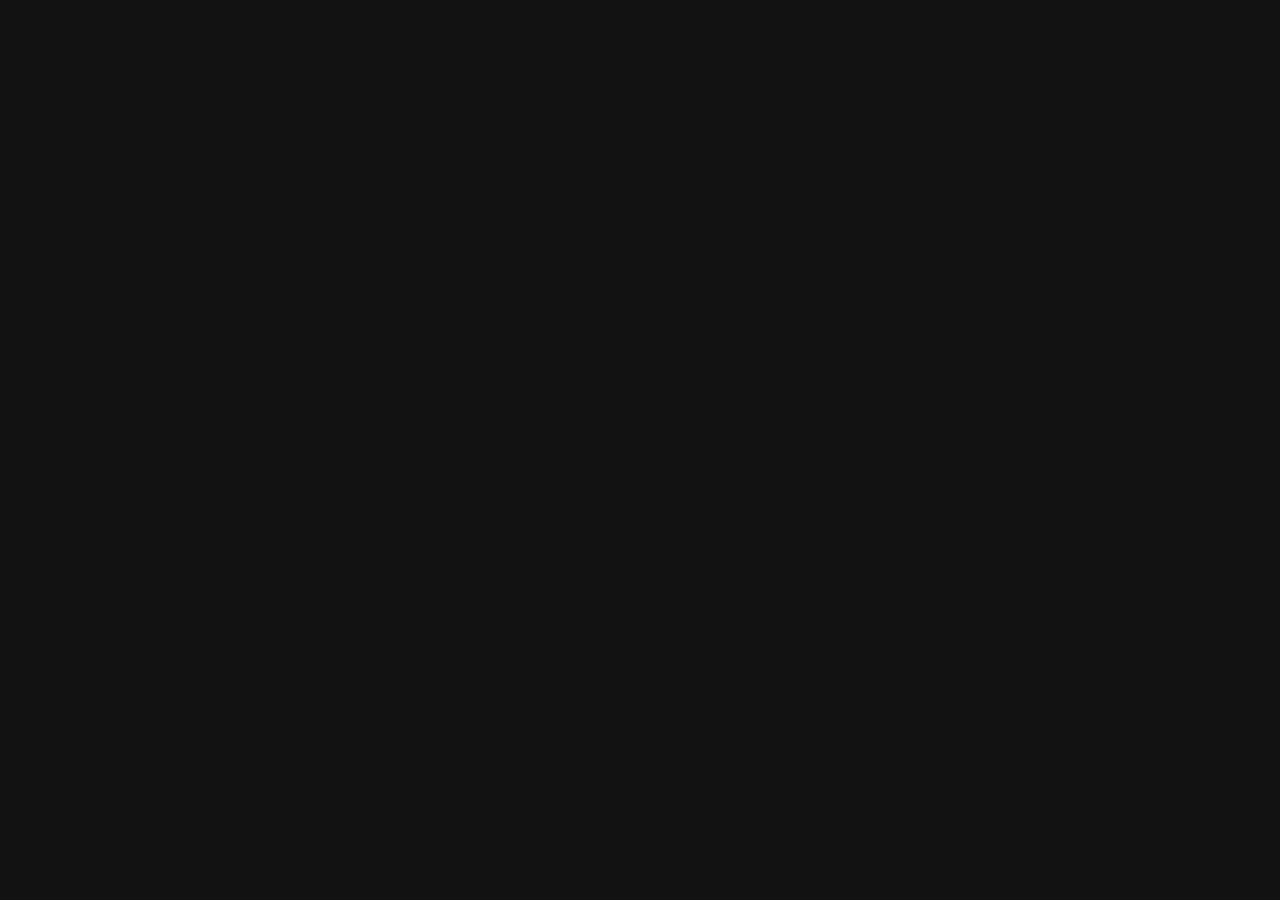
==== index.html @ 586e5a48 "Add files via upload" ====
<!doctype html>
<html lang="en">
<head>
<meta charset="utf-8">
<meta http-equiv="Content-Security-Policy" content="default-src 'self'; script-src 'self'; style-src 'self' 'unsafe-inline'; img-src 'self' data: blob: https:; font-src 'self'; connect-src 'self' https://generativelanguage.googleapis.com; manifest-src 'self'; worker-src 'self'; object-src 'none'; base-uri 'none'; form-action 'none'">
<meta name="viewport" content="width=device-width, initial-scale=1, viewport-fit=cover">
<title>Hybrid Athlete</title>
<meta name="description" content="16-week hybrid athlete training log with a rest timer, auto-progressing weights, calendar export and Ducky, an on-demand AI coach.">
<meta name="theme-color" content="#0d0f12">
<meta name="color-scheme" content="dark">
<link rel="manifest" href="manifest.webmanifest">
<link rel="icon" type="image/png" href="icons/icon-192.png">
<link rel="apple-touch-icon" href="icons/apple-touch-icon.png">
<meta name="apple-mobile-web-app-capable" content="yes">
<meta name="mobile-web-app-capable" content="yes">
<meta name="apple-mobile-web-app-title" content="Hybrid Athlete">
<meta name="apple-mobile-web-app-status-bar-style" content="black-translucent">
<link rel="stylesheet" href="css/fonts.css">
<link rel="stylesheet" href="css/styles.css">
</head>
<body>
<div id="app"><main id="view" tabindex="-1"></main></div>
<div id="pill-root"></div>
<nav id="nav" aria-label="Main"></nav>
<div id="workout" class="overlay hidden" role="dialog" aria-modal="true" aria-label="Workout"></div>
<div id="sheet-root"></div>
<div id="toast" role="status" aria-live="polite"></div>
<noscript><p style="padding:24px;font-family:sans-serif;color:#ece7dc">Hybrid Athlete needs JavaScript to run.</p></noscript>

<script src="js/spec.js"></script>
<script src="js/engine.js"></script>
<script src="js/program.js"></script>
<script src="js/session.js"></script>
<script src="js/store.js"></script>
<script src="js/actions.js"></script>
<script src="js/timer.js"></script>
<script src="js/ai.js"></script>
<script src="js/thumbs.js"></script>
<script src="js/views.js"></script>
<script src="js/app.js"></script>
</body>
</html>
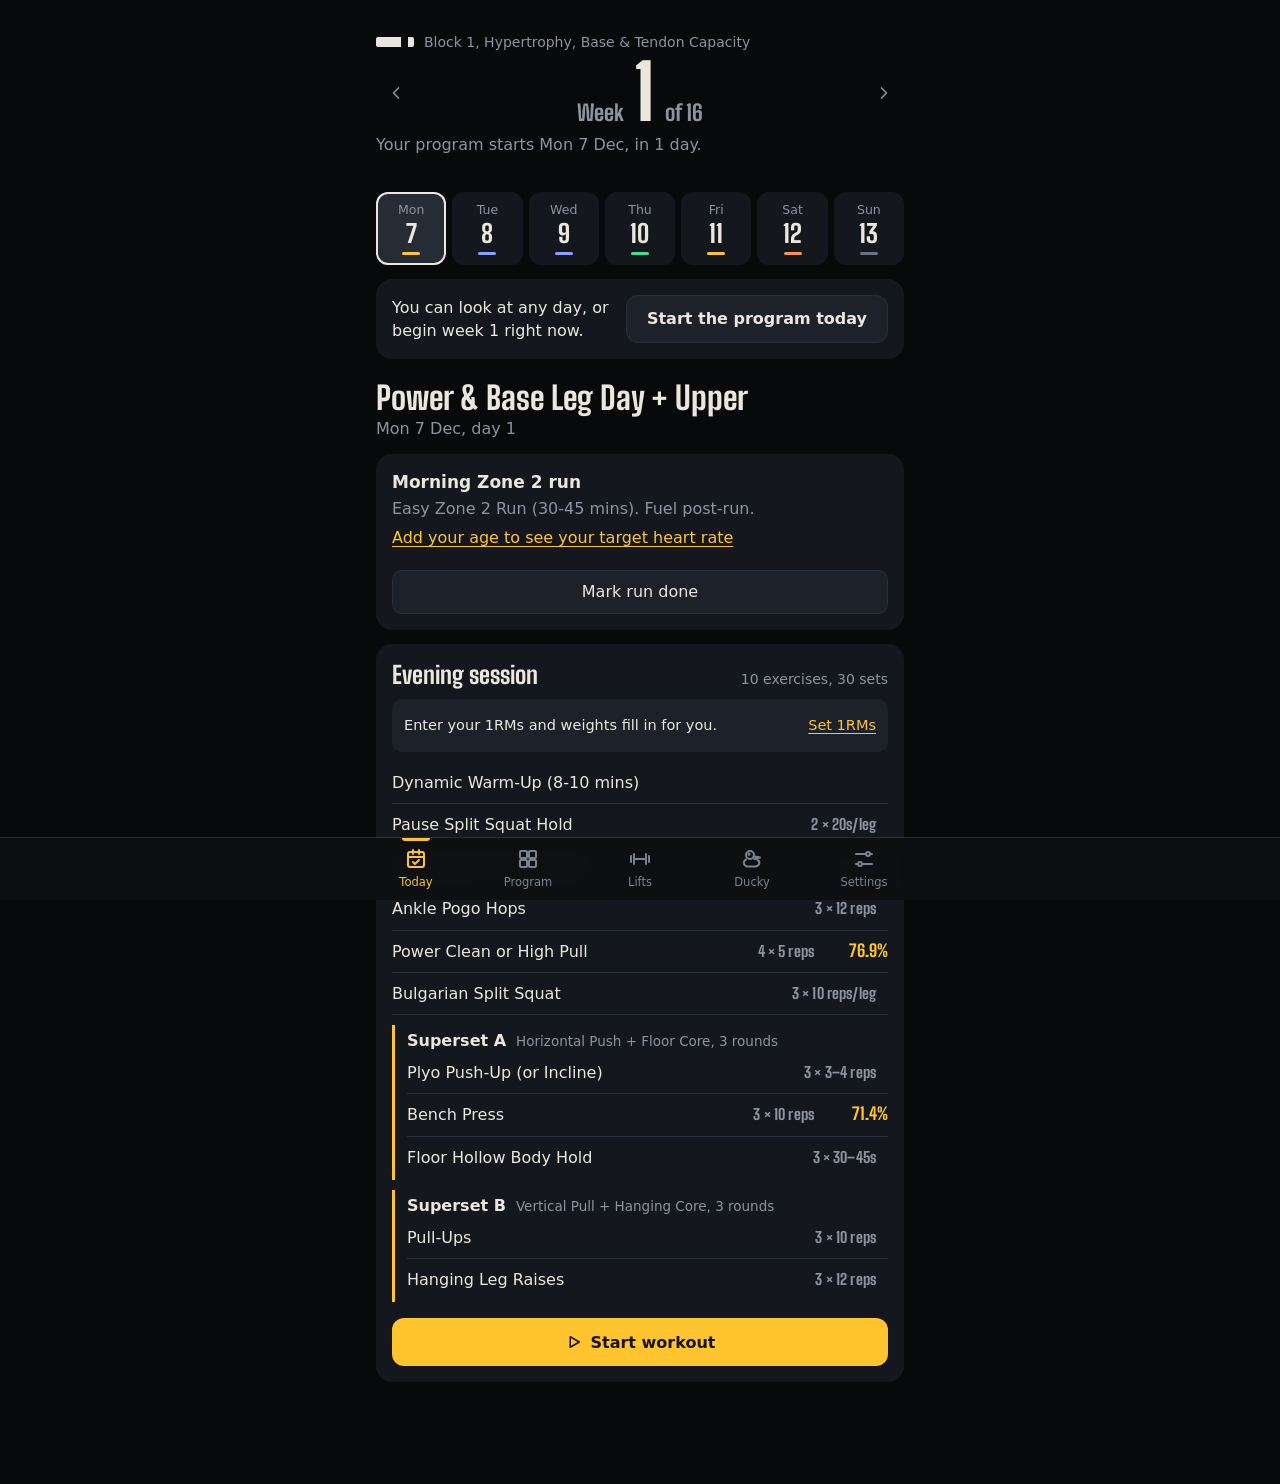
==== commit 14265888: "Add files via upload" ====
--- a/index.html
+++ b/index.html
@@ -1,22 +1,556 @@
 <!doctype html>
+<!-- Hybrid Athlete Tracker & Ducky Coach: single-file build.
+     Generated by tools/build-single.js from the multi-file source. Edit the source files and rebuild;
+     changes made here are lost on the next build. Inside: two style blocks (fonts, then styles), then one
+     script block per module in load order: spec (the 16-week program data), engine, program, session,
+     store, actions, timer, ai, thumbs, views, app. Search for "---- js/" to jump between modules. -->
 <html lang="en">
 <head>
 <meta charset="utf-8">
-<meta http-equiv="Content-Security-Policy" content="default-src 'self'; script-src 'self'; style-src 'self' 'unsafe-inline'; img-src 'self' data: blob: https:; font-src 'self'; connect-src 'self' https://generativelanguage.googleapis.com; manifest-src 'self'; worker-src 'self'; object-src 'none'; base-uri 'none'; form-action 'none'">
+<meta http-equiv="Content-Security-Policy" content="default-src 'self'; script-src 'sha256-2NkiXN6Bt2tAGpxDJyCtz/4EBYfw19xr6vWsh1vgJEE=' 'sha256-bQQTM4CNe6W4IeDkHEU8OTqqzdoTY0uXRBZyY81TZJU=' 'sha256-MEUfabOKpg7rD7dNICQP67DruXj08780Krq7gV0xkDY=' 'sha256-95FGGZShnd2qSCv3qTxNf1VT5RqwrxVlsn/qPoyMOso=' 'sha256-e0XssxvQTJgw3GiXntEUbHUOdsgbC//JTBmfJ/h7k5k=' 'sha256-MWWu8rrHEph505GPgfDyssKWGNOYL8v6HKj/X8ATzbQ=' 'sha256-XbnAWNdyNIQ6XZAKpi9IkA6UkWUXRJhy1cCSfbOgLEE=' 'sha256-I6fsbGjRzJyVFZXNXcS9r317vhWyozRzb4nCezs7gZA=' 'sha256-TcFsURq7hMfGNWPDSMP23vG2d6z4J7BDb1VLTZ8aAjo=' 'sha256-C/Oyew4iMMCbkqDkv821OK27JuFlLYqG9mThQEe39lE=' 'sha256-u8SMs10t9ahO9aSCnjFXp8z5OqqkTRwvq/8Y5AHhrxE='; style-src 'self' 'unsafe-inline'; img-src 'self' data: blob: https:; font-src data:; connect-src 'self' https://generativelanguage.googleapis.com; object-src 'none'; base-uri 'none'; form-action 'none'">
 <meta name="viewport" content="width=device-width, initial-scale=1, viewport-fit=cover">
 <title>Hybrid Athlete</title>
 <meta name="description" content="16-week hybrid athlete training log with a rest timer, auto-progressing weights, calendar export and Ducky, an on-demand AI coach.">
 <meta name="theme-color" content="#0d0f12">
 <meta name="color-scheme" content="dark">
-<link rel="manifest" href="manifest.webmanifest">
-<link rel="icon" type="image/png" href="icons/icon-192.png">
-<link rel="apple-touch-icon" href="icons/apple-touch-icon.png">
+<meta name="ha-build" content="single">
+<link rel="icon" type="image/png" href="[data-uri]">
+<link rel="apple-touch-icon" href="[data-uri]">
 <meta name="apple-mobile-web-app-capable" content="yes">
 <meta name="mobile-web-app-capable" content="yes">
 <meta name="apple-mobile-web-app-title" content="Hybrid Athlete">
 <meta name="apple-mobile-web-app-status-bar-style" content="black-translucent">
-<link rel="stylesheet" href="css/fonts.css">
-<link rel="stylesheet" href="css/styles.css">
+<style>
+/* Big Shoulders font, embedded below. Licence:
+
+Copyright 2019 The Big Shoulders Project Authors (https://github.com/xotypeco/big_shoulders)
+
+This Font Software is licensed under the SIL Open Font License, Version 1.1.
+This license is copied below, and is also available with a FAQ at:
+https://openfontlicense.org
+
+
+-----------------------------------------------------------
+SIL OPEN FONT LICENSE Version 1.1 - 26 February 2007
+-----------------------------------------------------------
+
+PREAMBLE
+The goals of the Open Font License (OFL) are to stimulate worldwide
+development of collaborative font projects, to support the font creation
+efforts of academic and linguistic communities, and to provide a free and
+open framework in which fonts may be shared and improved in partnership
+with others.
+
+The OFL allows the licensed fonts to be used, studied, modified and
+redistributed freely as long as they are not sold by themselves. The
+fonts, including any derivative works, can be bundled, embedded, 
+redistributed and/or sold with any software provided that any reserved
+names are not used by derivative works. The fonts and derivatives,
+however, cannot be released under any other type of license. The
+requirement for fonts to remain under this license does not apply
+to any document created using the fonts or their derivatives.
+
+DEFINITIONS
+"Font Software" refers to the set of files released by the Copyright
+Holder(s) under this license and clearly marked as such. This may
+include source files, build scripts and documentation.
+
+"Reserved Font Name" refers to any names specified as such after the
+copyright statement(s).
+
+"Original Version" refers to the collection of Font Software components as
+distributed by the Copyright Holder(s).
+
+"Modified Version" refers to any derivative made by adding to, deleting,
+or substituting -- in part or in whole -- any of the components of the
+Original Version, by changing formats or by porting the Font Software to a
+new environment.
+
+"Author" refers to any designer, engineer, programmer, technical
+writer or other person who contributed to the Font Software.
+
+PERMISSION & CONDITIONS
+Permission is hereby granted, free of charge, to any person obtaining
+a copy of the Font Software, to use, study, copy, merge, embed, modify,
+redistribute, and sell modified and unmodified copies of the Font
+Software, subject to the following conditions:
+
+1) Neither the Font Software nor any of its individual components,
+in Original or Modified Versions, may be sold by itself.
+
+2) Original or Modified Versions of the Font Software may be bundled,
+redistributed and/or sold with any software, provided that each copy
+contains the above copyright notice and this license. These can be
+included either as stand-alone text files, human-readable headers or
+in the appropriate machine-readable metadata fields within text or
+binary files as long as those fields can be easily viewed by the user.
+
+3) No Modified Version of the Font Software may use the Reserved Font
+Name(s) unless explicit written permission is granted by the corresponding
+Copyright Holder. This restriction only applies to the primary font name as
+presented to the users.
+
+4) The name(s) of the Copyright Holder(s) or the Author(s) of the Font
+Software shall not be used to promote, endorse or advertise any
+Modified Version, except to acknowledge the contribution(s) of the
+Copyright Holder(s) and the Author(s) or with their explicit written
+permission.
+
+5) The Font Software, modified or unmodified, in part or in whole,
+must be distributed entirely under this license, and must not be
+distributed under any other license. The requirement for fonts to
+remain under this license does not apply to any document created
+using the Font Software.
+
+TERMINATION
+This license becomes null and void if any of the above conditions are
+not met.
+
+DISCLAIMER
+THE FONT SOFTWARE IS PROVIDED "AS IS", WITHOUT WARRANTY OF ANY KIND,
+EXPRESS OR IMPLIED, INCLUDING BUT NOT LIMITED TO ANY WARRANTIES OF
+MERCHANTABILITY, FITNESS FOR A PARTICULAR PURPOSE AND NONINFRINGEMENT
+OF COPYRIGHT, PATENT, TRADEMARK, OR OTHER RIGHT. IN NO EVENT SHALL THE
+COPYRIGHT HOLDER BE LIABLE FOR ANY CLAIM, DAMAGES OR OTHER LIABILITY,
+INCLUDING ANY GENERAL, SPECIAL, INDIRECT, INCIDENTAL, OR CONSEQUENTIAL
+DAMAGES, WHETHER IN AN ACTION OF CONTRACT, TORT OR OTHERWISE, ARISING
+FROM, OUT OF THE USE OR INABILITY TO USE THE FONT SOFTWARE OR FROM
+OTHER DEALINGS IN THE FONT SOFTWARE.
+*/
+/* Big Shoulders (Bold), SIL Open Font Licence 1.1, see fonts/OFL-BigShoulders.txt.
+   Used for the numerals and headings. Body text uses the device's own UI font. */
+@font-face {
+  font-family: "Big Shoulders"; font-weight: 600 800; font-style: normal; font-display: swap;
+  src: url("[data-uri]") format("woff");
+}
+</style>
+<style>
+/* Hybrid Athlete Tracker & Ducky Coach
+   Visual idea: a training-room scoreboard. Dark mat, chalk text, duck-yellow for the thing you act on.
+   The four blocks wear BJJ belt colours; day types have their own colour; the rest timer is the loud element. */
+
+:root {
+  --mat: #0d0f12;
+  --canvas: #14181e;
+  --tape: #1d222a;
+  --raise: #262c36;
+  --line: #2a303b;
+  --chalk: #ece7dc;
+  --dust: #8d93a0;
+  --dim: #7a8291;
+  --duck: #ffc42e;
+  --duck-ink: #1a1300;
+  --done: #3ddc97;
+  --done-rgb: 61, 220, 151;
+  --warn: #ff9a4d;
+  --bad: #ff6b6b;
+
+  --b-white: #e9e6df;
+  --b-blue: #3a79f0;
+  --b-purple: #9558e8;
+  --b-brown: #a2663a;
+
+  --f-num: "Big Shoulders", "Roboto Condensed", "sans-serif-condensed", "Arial Narrow", "Avenir Next Condensed", system-ui, sans-serif;
+  --f-ui: system-ui, -apple-system, "Segoe UI", Roboto, "Helvetica Neue", sans-serif;
+
+  --safe-b: env(safe-area-inset-bottom, 0px);
+  --nav-h: 62px;
+}
+
+*, *::before, *::after { box-sizing: border-box; }
+html { -webkit-text-size-adjust: 100%; color-scheme: dark; }
+body {
+  margin: 0; background: var(--mat); color: var(--chalk);
+  font: 400 16px/1.45 var(--f-ui); -webkit-font-smoothing: antialiased;
+  -webkit-tap-highlight-color: transparent; overscroll-behavior-y: none;
+}
+[hidden] { display: none !important; }
+h1, h2, h3, h4, p, ul, ol { margin: 0; padding: 0; }
+ul, ol { list-style: none; }
+button, input, select, textarea { font: inherit; color: inherit; }
+button { cursor: pointer; background: none; border: 0; padding: 0; }
+a { color: var(--duck); }
+b, strong { font-weight: 600; }
+small { font-size: 13px; }
+:focus-visible { outline: 2px solid var(--duck); outline-offset: 2px; border-radius: 6px; }
+.dg, .cl { display: inline-block; text-align: center; }
+.dg { width: .54em; }
+.cl { width: .26em; }
+.muted { color: var(--dust); }
+.dim { color: var(--dim); }
+.ico { width: 20px; height: 20px; flex: none; }
+
+/* ------------------------------------------------------------------ shell */
+#app { max-width: 560px; margin: 0 auto; padding: 0 16px; }
+#view { padding: 14px 0 calc(var(--nav-h) + var(--safe-b) + 40px); min-height: 100vh; }
+#nav {
+  position: fixed; left: 0; right: 0; bottom: 0; z-index: 20; display: flex; justify-content: center;
+  padding-bottom: var(--safe-b); background: rgba(13, 15, 18, .94); border-top: 1px solid var(--line);
+  -webkit-backdrop-filter: blur(14px); backdrop-filter: blur(14px);
+}
+#nav .navin { display: flex; width: 100%; max-width: 560px; }
+.nav-btn {
+  flex: 1; height: var(--nav-h); display: flex; flex-direction: column; align-items: center; justify-content: center; gap: 3px;
+  color: var(--dim); font-size: 11.5px; font-weight: 500; position: relative;
+}
+.nav-btn.on { color: var(--duck); }
+.nav-btn.on::before { content: ""; position: absolute; top: 0; width: 28px; height: 3px; border-radius: 0 0 3px 3px; background: var(--duck); }
+.nav-btn .ico { width: 24px; height: 24px; }
+.pill {
+  position: fixed; z-index: 19; left: 50%; transform: translateX(-50%); bottom: calc(var(--nav-h) + var(--safe-b) + 12px);
+  display: flex; align-items: center; gap: 10px; padding: 10px 16px 10px 12px; border-radius: 999px;
+  background: var(--duck); color: var(--duck-ink); font-weight: 600; box-shadow: 0 6px 24px rgba(0, 0, 0, .5);
+}
+.pill b { font: 700 18px var(--f-num); font-variant-numeric: tabular-nums; }
+#toast {
+  position: fixed; z-index: 80; left: 50%; bottom: calc(var(--nav-h) + var(--safe-b) + 20px); transform: translate(-50%, 20px);
+  background: var(--chalk); color: var(--mat); padding: 10px 16px; border-radius: 12px; font-weight: 500; opacity: 0;
+  pointer-events: none; transition: opacity .2s, transform .2s; max-width: calc(100% - 32px); text-align: center;
+}
+#toast.on { opacity: 1; transform: translate(-50%, 0); }
+.in-workout #toast { top: calc(env(safe-area-inset-top, 0px) + 70px); bottom: auto; transform: translate(-50%, -12px); }
+.in-workout #toast.on { transform: translate(-50%, 0); }
+
+/* ---------------------------------------------------------------- controls */
+.btn {
+  display: inline-flex; align-items: center; justify-content: center; gap: 8px; min-height: 48px; padding: 0 20px;
+  border-radius: 12px; font-weight: 600; font-size: 16px; text-decoration: none; transition: transform .08s, background .15s;
+}
+.btn:active { transform: scale(.98); }
+.btn-primary { background: var(--duck); color: var(--duck-ink); }
+.btn-ghost { background: var(--tape); color: var(--chalk); border: 1px solid var(--line); }
+.btn-quiet { color: var(--dust); }
+.btn-danger { background: var(--bad); color: #1d0505; }
+.btn-block { display: flex; width: 100%; }
+.btn-sm { min-height: 38px; padding: 0 14px; font-size: 14.5px; border-radius: 10px; }
+.btn .ico { width: 18px; height: 18px; }
+.btn-row { display: flex; gap: 10px; flex-wrap: wrap; margin-top: 12px; }
+.btn-row .btn { flex: 1 1 auto; }
+.file { position: relative; overflow: hidden; }
+.file input { position: absolute; inset: 0; opacity: 0; cursor: pointer; width: 100%; }
+.link { color: var(--duck); font-weight: 500; text-decoration: underline; text-underline-offset: 3px; padding: 6px 0; }
+.link.danger { color: var(--bad); display: block; margin-top: 14px; }
+.icon-btn { width: 40px; height: 40px; border-radius: 10px; display: inline-flex; align-items: center; justify-content: center; color: var(--dust); flex: none; }
+.icon-btn:active { background: var(--tape); }
+.in {
+  width: 100%; min-height: 46px; padding: 0 12px; border-radius: 10px; background: var(--tape); border: 1px solid var(--line);
+  color: var(--chalk); font-size: 16px; appearance: none; -webkit-appearance: none;
+}
+select.in { background-image: linear-gradient(45deg, transparent 50%, var(--dust) 50%), linear-gradient(135deg, var(--dust) 50%, transparent 50%); background-position: calc(100% - 18px) 20px, calc(100% - 13px) 20px; background-size: 5px 5px; background-repeat: no-repeat; padding-right: 32px; }
+textarea { resize: none; }
+.in-big { font: 700 34px var(--f-num); min-height: 60px; text-align: center; }
+.field { display: block; margin-top: 14px; }
+.field > span { display: block; font-size: 14px; color: var(--dust); margin-bottom: 6px; }
+.field > small { display: block; margin-top: 6px; color: var(--dim); }
+.two { display: grid; grid-template-columns: 1fr 1fr; gap: 12px; }
+.switch-row { display: flex; align-items: center; justify-content: space-between; gap: 16px; padding: 12px 0; border-bottom: 1px solid var(--line); }
+.switch-row b { display: block; font-weight: 500; }
+.switch-row small { display: block; color: var(--dim); margin-top: 2px; }
+.switch { position: relative; width: 50px; height: 30px; flex: none; }
+.switch input { position: absolute; inset: 0; opacity: 0; margin: 0; width: 100%; height: 100%; cursor: pointer; }
+.switch i { position: absolute; inset: 0; border-radius: 99px; background: var(--raise); transition: background .15s; pointer-events: none; }
+.switch i::after { content: ""; position: absolute; top: 3px; left: 3px; width: 24px; height: 24px; border-radius: 50%; background: var(--chalk); transition: transform .15s; }
+.switch input:checked + i { background: var(--duck); }
+.switch input:checked + i::after { transform: translateX(20px); background: var(--duck-ink); }
+.switch input:focus-visible + i { outline: 2px solid var(--duck); outline-offset: 2px; }
+.chips { display: flex; gap: 8px; flex-wrap: nowrap; overflow-x: auto; padding: 4px 0 10px; scrollbar-width: none; }
+.chips::-webkit-scrollbar { display: none; }
+.chips.wrap { flex-wrap: wrap; overflow: visible; }
+.chip { flex: none; min-height: 38px; padding: 0 14px; border-radius: 99px; background: var(--tape); border: 1px solid var(--line); font-size: 14.5px; white-space: nowrap; }
+.chip:active { background: var(--raise); }
+.chip-quiet { color: var(--dim); background: none; }
+.tag { display: inline-block; padding: 2px 9px; border-radius: 99px; background: var(--tape); color: var(--dust); font-size: 12.5px; font-weight: 500; }
+.tag-warn { background: rgba(255, 154, 77, .14); color: var(--warn); }
+.tag-deload { background: rgba(var(--done-rgb), .14); color: var(--done); }
+.tag-duck { background: rgba(255, 196, 46, .14); color: var(--duck); }
+.card { background: var(--canvas); border-radius: 16px; padding: 16px; margin-top: 14px; }
+.hint, .banner { display: flex; align-items: center; gap: 12px; justify-content: space-between; flex-wrap: wrap; }
+.banner p { flex: 1 1 200px; }
+.hint { background: var(--tape); border-radius: 10px; padding: 10px 12px; margin: 10px 0; font-size: 14.5px; }
+.result { margin-top: 14px; color: var(--chalk); }
+.result.warn { color: var(--warn); }
+.result b { font: 700 24px var(--f-num); }
+.empty { padding: 18px 0; }
+
+/* --------------------------------------------------------------- page heads */
+.page-head { padding: 6px 0 4px; }
+.page-head h1 { font: 700 40px/1 var(--f-num); letter-spacing: -.005em; }
+.page-head p { color: var(--dust); margin-top: 4px; }
+.belt { display: inline-block; width: 38px; height: 10px; border-radius: 2px; background: var(--belt, var(--b-white)); position: relative; flex: none; }
+.belt::after { content: ""; position: absolute; right: 6px; top: 0; bottom: 0; width: 7px; background: #0b0b0b; }
+.belt-white { --belt: var(--b-white); }
+.belt-blue { --belt: var(--b-blue); }
+.belt-purple { --belt: var(--b-purple); }
+.belt-brown { --belt: var(--b-brown); }
+
+/* day kinds */
+.k-strength { --k: #ffc42e; --k-rgb: 255, 196, 46; }
+.k-bjj { --k: #8aa0ff; --k-rgb: 138, 160, 255; }
+.k-recovery { --k: #3ddc97; --k-rgb: 61, 220, 151; }
+.k-speed { --k: #ff8f4d; --k-rgb: 255, 143, 77; }
+.k-rest { --k: #6a7282; --k-rgb: 106, 114, 130; }
+
+/* ------------------------------------------------------------------- Today */
+.hero { padding: 4px 0 6px; }
+.hero-belt { display: flex; align-items: center; gap: 10px; color: var(--dust); font-size: 14px; }
+.hero-block { overflow: hidden; text-overflow: ellipsis; white-space: nowrap; }
+.hero-row { display: flex; align-items: center; justify-content: space-between; margin-top: 8px; }
+.hero-week { font: 600 22px/1 var(--f-num); color: var(--dust); display: flex; align-items: baseline; gap: 10px; }
+.hero-week b { font: 700 76px/.85 var(--f-num); color: var(--chalk); letter-spacing: -.01em; }
+.hero-sub { color: var(--dust); margin-top: 8px; }
+.hero-tags { display: flex; gap: 8px; align-items: center; flex-wrap: wrap; margin-top: 10px; min-height: 4px; }
+.strip { display: grid; grid-template-columns: repeat(7, 1fr); gap: 6px; margin-top: 16px; }
+.ds { position: relative; display: flex; flex-direction: column; align-items: center; gap: 1px; padding: 9px 0 10px; border-radius: 12px; background: var(--canvas); color: var(--dust); }
+.ds-dow { font-size: 12.5px; }
+.ds-num { font: 700 25px/1.1 var(--f-num); color: var(--chalk); }
+.ds-bar { width: 18px; height: 3px; border-radius: 3px; background: var(--k); margin-top: 3px; }
+.ds.sel { background: var(--raise); box-shadow: inset 0 0 0 2px var(--chalk); }
+.ds.today .ds-dow { color: var(--duck); font-weight: 600; }
+.ds-done { position: absolute; top: -5px; right: -3px; width: 18px; height: 18px; border-radius: 50%; background: var(--done); color: var(--mat); display: flex; align-items: center; justify-content: center; }
+.ds-done .ico { width: 12px; height: 12px; stroke-width: 3; }
+.day-head { margin-top: 22px; }
+.day-title { font: 700 32px/1.05 var(--f-num); }
+.day-date { color: var(--dust); margin-top: 3px; }
+.run-main { display: flex; gap: 16px; align-items: center; }
+.run-hr { text-align: center; flex: none; }
+.run-num { display: block; font: 700 44px/.9 var(--f-num); color: var(--done); letter-spacing: -.01em; }
+.run-num i { font-style: normal; color: var(--dim); padding: 0 2px; }
+.run-unit { color: var(--dust); font-size: 13px; }
+.run-txt h3 { font-size: 17px; }
+.run-txt p { color: var(--dust); margin-top: 2px; }
+.run-txt small { display: block; color: var(--dim); margin-top: 4px; }
+.mark { margin-top: 14px; width: 100%; min-height: 44px; border-radius: 10px; background: var(--tape); border: 1px solid var(--line); display: flex; align-items: center; justify-content: center; gap: 8px; font-weight: 500; }
+.mark.on { background: rgba(var(--done-rgb), .14); border-color: transparent; color: var(--done); }
+.mark .ico { width: 18px; height: 18px; stroke-width: 3; }
+.wcard-head { display: flex; justify-content: space-between; align-items: baseline; gap: 10px; }
+.wcard-head h3 { font: 700 24px var(--f-num); }
+.wcard-head span { color: var(--dust); font-size: 14px; }
+.deload-note { margin-top: 8px; color: var(--done); font-size: 14.5px; }
+.plist { margin-top: 10px; }
+.p-sec { margin-top: 14px; padding-bottom: 4px; color: var(--dust); font-size: 13.5px; font-weight: 600; border-bottom: 1px solid var(--line); }
+.p-row { display: grid; grid-template-columns: 1fr auto auto; column-gap: 12px; align-items: baseline; padding: 9px 0; border-bottom: 1px solid var(--line); }
+.p-row:last-child { border-bottom: 0; }
+.p-name { font-weight: 500; min-width: 0; }
+.p-name em { font-style: normal; color: var(--dust); font-size: 12.5px; background: var(--tape); border-radius: 99px; padding: 1px 7px; margin-left: 4px; white-space: nowrap; }
+.p-meta { color: var(--dust); font: 600 15px var(--f-num); letter-spacing: .01em; text-align: right; }
+.p-w { font: 700 17px var(--f-num); color: var(--duck); min-width: 62px; text-align: right; }
+.p-group { margin: 10px 0 2px; padding: 4px 0 2px 12px; border-left: 3px solid var(--duck); }
+.p-group.g-contrast { border-left-color: var(--warn); }
+.p-ghead { display: flex; gap: 10px; align-items: baseline; flex-wrap: wrap; }
+.p-ghead span { color: var(--dust); font-size: 13.5px; }
+.p-group ul .p-row:last-child { border-bottom: 0; }
+.logged { display: flex; align-items: center; gap: 8px; color: var(--done); margin-top: 12px; font-size: 14.5px; }
+.logged .ico { width: 16px; height: 16px; stroke-width: 3; }
+.wcard-go { margin-top: 16px; display: grid; gap: 8px; }
+.bjj-effort { display: flex; align-items: baseline; gap: 12px; flex-wrap: wrap; }
+.bjj-num { font: 700 56px/.9 var(--f-num); color: #8aa0ff; }
+.bjj-lab { color: var(--dust); }
+.bjj-effort p { flex: 1 1 100%; color: var(--dust); }
+.bjj-focus { margin-top: 12px; }
+.restday h3 { font: 700 24px var(--f-num); }
+.restday p { color: var(--dust); margin-top: 6px; }
+
+/* ----------------------------------------------------------------- Program */
+.legend { display: flex; flex-wrap: wrap; gap: 6px 14px; margin-top: 14px; color: var(--dust); font-size: 13px; }
+.legend li { display: flex; align-items: center; gap: 6px; }
+.legend i { width: 10px; height: 10px; border-radius: 3px; background: var(--k); }
+.blk { margin-top: 26px; }
+.blk-head { display: flex; gap: 12px; align-items: flex-start; }
+.blk-head .belt { margin-top: 9px; }
+.blk-head h2 { font: 700 24px/1.1 var(--f-num); }
+.blk-head p { color: var(--dust); font-size: 14px; margin-top: 3px; }
+.wrow { display: flex; align-items: center; gap: 10px; margin-top: 8px; }
+.wnum { width: 34px; font: 700 18px var(--f-num); color: var(--dim); flex: none; }
+.wrow.cur .wnum { color: var(--duck); }
+.wdays { flex: 1; display: grid; grid-template-columns: repeat(7, 1fr); gap: 5px; }
+.dc { aspect-ratio: 1.1; border-radius: 8px; background: rgba(var(--k-rgb), .13); color: var(--k); font: 700 16px var(--f-num); display: flex; align-items: center; justify-content: center; }
+.dc.done { background: var(--k); color: var(--mat); }
+.dc.today { box-shadow: 0 0 0 2px var(--chalk); }
+.wtag { font-size: 11.5px; color: var(--done); width: 40px; flex: none; text-align: right; }
+.wrow:not(:has(.wtag)) .wdays { margin-right: 50px; }
+
+/* ------------------------------------------------------------------- Lifts */
+.lift { padding: 20px 0 18px; border-bottom: 1px solid var(--line); }
+.lift-head { display: flex; justify-content: space-between; align-items: flex-end; gap: 12px; }
+.lift-head h2 { font: 700 26px var(--f-num); }
+.lift-head p { color: var(--dust); font-size: 14px; }
+.lift-num { text-align: right; }
+.lift-num b { font: 700 54px/.85 var(--f-num); display: block; }
+.lift-num small { color: var(--dust); }
+.spark { width: 100%; height: 44px; color: var(--duck); margin-top: 8px; }
+.proj { overflow-x: auto; margin: 12px -16px 0; padding: 0 16px; scrollbar-width: thin; }
+.proj table { border-collapse: separate; border-spacing: 4px 0; }
+.proj th { font: 600 13px var(--f-num); color: var(--dim); padding: 4px 0 4px; min-width: 50px; box-shadow: inset 0 3px 0 var(--belt-c, var(--b-white)); }
+.proj th.bk-white { --belt-c: var(--b-white); } .proj th.bk-blue { --belt-c: var(--b-blue); }
+.proj th.bk-purple { --belt-c: var(--b-purple); } .proj th.bk-brown { --belt-c: var(--b-brown); }
+.proj th.cur { color: var(--duck); }
+.proj td { text-align: center; padding: 6px 0; background: var(--canvas); border-radius: 8px; }
+.proj td.dl { opacity: .65; }
+.proj td.cur { background: var(--raise); }
+.proj td b { display: block; font: 700 18px var(--f-num); }
+.proj td small { display: block; font-size: 11.5px; color: var(--dust); }
+.lift-act { display: flex; align-items: center; gap: 14px; margin-top: 14px; }
+.lift-act .btn { min-height: 42px; }
+.calc h3, .hist h2 { font: 700 24px var(--f-num); }
+.calc-row { display: grid; grid-template-columns: 1fr 1fr; gap: 12px; align-items: end; margin-top: 12px; }
+.calc-row label { font-size: 14px; color: var(--dust); }
+.calc-row label .in { margin-top: 6px; }
+.calc-out { margin-top: 12px; font-size: 17px; }
+.calc-out b { font: 700 30px var(--f-num); color: var(--duck); }
+.hist { margin-top: 28px; }
+.hrow { display: flex; align-items: center; justify-content: space-between; gap: 8px; padding: 12px 0; border-bottom: 1px solid var(--line); }
+.hrow b { display: block; font-weight: 500; }
+.hrow span { color: var(--dust); font-size: 13.5px; }
+
+/* ------------------------------------------------------------------ Ducky */
+.chat { display: flex; flex-direction: column; gap: 12px; margin-top: 16px; padding-bottom: 8px; }
+.chat-empty { text-align: center; color: var(--dust); padding: 36px 24px; }
+.chat-empty .ico-duck { width: 54px; height: 54px; color: var(--duck); margin-bottom: 8px; }
+.msg.me { align-self: flex-end; max-width: 86%; background: var(--duck); color: var(--duck-ink); padding: 10px 14px; border-radius: 18px 18px 4px 18px; font-weight: 500; }
+.msg.duck { display: flex; gap: 10px; align-items: flex-start; max-width: 96%; }
+.avatar { flex: none; width: 34px; height: 34px; border-radius: 50%; background: var(--duck); color: var(--duck-ink); display: flex; align-items: center; justify-content: center; }
+.avatar .ico { width: 22px; height: 22px; }
+.bubble { background: var(--canvas); padding: 10px 14px; border-radius: 4px 18px 18px 18px; min-width: 0; overflow-wrap: anywhere; }
+.bubble p + p, .bubble ul, .bubble ol { margin-top: 8px; }
+.bubble ul { list-style: disc; padding-left: 20px; }
+.bubble ol { list-style: decimal; padding-left: 22px; }
+.bubble li { margin-top: 3px; }
+.bubble code { background: var(--tape); padding: 1px 5px; border-radius: 5px; font-size: 14px; }
+.yt { display: inline-flex; align-items: center; gap: 8px; margin-top: 10px; padding: 8px 12px; border-radius: 10px; background: var(--tape); text-decoration: none; font-weight: 500; }
+.yt .ico { width: 16px; height: 16px; }
+.mods { margin-top: 12px; padding: 12px; border-radius: 12px; background: var(--tape); }
+.mods li { margin: 0 0 4px; }
+.mods .btn { margin-top: 8px; width: 100%; }
+.applied { display: flex; align-items: center; gap: 8px; color: var(--done); margin-top: 8px; }
+.applied .ico { width: 16px; height: 16px; stroke-width: 3; }
+.msg.err { align-self: center; color: var(--bad); background: rgba(255, 107, 107, .1); padding: 10px 14px; border-radius: 12px; font-size: 14.5px; }
+.typing { display: flex; gap: 5px; align-items: center; padding: 14px 16px; }
+.typing i { width: 7px; height: 7px; border-radius: 50%; background: var(--dust); animation: blink 1.1s infinite ease-in-out; }
+.typing i:nth-child(2) { animation-delay: .15s; } .typing i:nth-child(3) { animation-delay: .3s; }
+@keyframes blink { 0%, 80%, 100% { opacity: .25; } 40% { opacity: 1; } }
+.composer {
+  position: sticky; bottom: calc(var(--nav-h) + var(--safe-b) + 8px); display: flex; gap: 8px; align-items: flex-end;
+  background: var(--mat); padding: 8px 0;
+}
+.composer textarea { flex: 1; min-height: 48px; max-height: 140px; padding: 12px 14px; border-radius: 24px; background: var(--tape); border: 1px solid var(--line); line-height: 1.35; }
+.send { flex: none; width: 48px; height: 48px; border-radius: 50%; background: var(--duck); color: var(--duck-ink); display: flex; align-items: center; justify-content: center; }
+
+/* ---------------------------------------------------------------- Settings */
+.set-sec { margin-top: 28px; }
+.set-sec h2 { font: 700 26px var(--f-num); }
+.set-sec > .muted { margin-top: 4px; }
+.steps { margin: 14px 0 0 20px; list-style: decimal; color: var(--dust); font-size: 14.5px; }
+.steps li { margin-top: 4px; }
+
+/* ------------------------------------------------------------------- sheet */
+.sheet-bd { position: fixed; inset: 0; z-index: 50; background: rgba(0, 0, 0, .62); animation: fade .18s ease-out; }
+.sheet {
+  position: fixed; z-index: 51; left: 50%; bottom: 0; transform: translateX(-50%); width: 100%; max-width: 560px; max-height: 90vh; overflow-y: auto;
+  background: var(--canvas); border-radius: 22px 22px 0 0; padding: 8px 18px calc(22px + var(--safe-b)); animation: rise .22s ease-out;
+}
+.sheet-grab { width: 40px; height: 4px; border-radius: 4px; background: var(--line); margin: 4px auto 6px; }
+.sheet-head { display: flex; align-items: center; justify-content: space-between; gap: 8px; }
+.sheet-head h2 { font: 700 28px var(--f-num); }
+.sheet-body { padding-top: 6px; }
+.sheet-body .btn-block, .sheet-body .field + .btn { margin-top: 16px; }
+.sheet-body .day-head { margin-top: 6px; }
+.stats { display: grid; grid-template-columns: repeat(3, 1fr); gap: 8px; text-align: center; margin: 8px 0 16px; }
+.stats b { display: block; font: 700 34px/1 var(--f-num); }
+.stats span { color: var(--dust); font-size: 13.5px; }
+.deltas { margin: 4px 0 8px; }
+.deltas li { display: flex; justify-content: space-between; gap: 12px; padding: 9px 0; border-bottom: 1px solid var(--line); }
+.deltas .up { color: var(--done); } .deltas .down { color: var(--warn); }
+@keyframes fade { from { opacity: 0; } to { opacity: 1; } }
+@keyframes rise { from { transform: translate(-50%, 28px); opacity: 0; } to { transform: translate(-50%, 0); opacity: 1; } }
+
+/* --------------------------------------------------------- live workout */
+.overlay { position: fixed; inset: 0; z-index: 30; background: var(--mat); display: flex; flex-direction: column; max-width: 560px; margin: 0 auto; }
+.overlay.hidden { display: none; }
+.wk-head { display: flex; align-items: center; gap: 8px; padding: 10px 12px 10px 8px; padding-top: max(10px, env(safe-area-inset-top)); }
+.wk-title { flex: 1; min-width: 0; }
+.wk-title b { display: block; font: 700 21px/1.1 var(--f-num); overflow: hidden; text-overflow: ellipsis; white-space: nowrap; }
+.wk-title span { color: var(--dust); font-size: 13px; }
+.wk-clock { font: 700 24px var(--f-num); font-variant-numeric: tabular-nums; color: var(--dust); }
+.wk-prog { height: 3px; background: var(--tape); }
+.wk-prog i { display: block; height: 100%; background: var(--done); transition: width .25s; }
+.wk-body { flex: 1; overflow-y: auto; padding: 4px 16px 240px; overscroll-behavior: contain; }
+.wk-sec { margin-top: 24px; font-size: 13.5px; font-weight: 600; color: var(--dust); }
+.ex { padding: 16px 0 12px; border-top: 1px solid var(--line); }
+.wk-body > .wk-sec + .ex, .wk-body > .ex:first-child { border-top: 0; }
+.ex-head { display: flex; align-items: center; gap: 12px; }
+.thumb { flex: none; width: 46px; height: 46px; border-radius: 12px; display: flex; align-items: center; justify-content: center; background: var(--tape); color: var(--chalk); }
+.thumb .ico { width: 24px; height: 24px; }
+.thumb-img { overflow: hidden; background: var(--raise); }
+.thumb-img img { width: 100%; height: 100%; object-fit: cover; display: block; }
+.t-main { color: var(--duck); } .t-tendon { color: #7fd6c2; } .t-plyo, .t-contrast { color: var(--warn); } .t-push, .t-pull { color: #8aa0ff; }
+.t-core { color: #d79bff; } .t-sprint, .t-drill { color: #ff8f4d; } .t-mobility, .t-warmup { color: var(--done); }
+.ex-id { flex: 1; min-width: 0; }
+.ex-id h4 { font: 700 21px/1.15 var(--f-num); letter-spacing: .005em; }
+.ex-id p { color: var(--dust); font-size: 14px; margin-top: 1px; }
+.more { position: relative; }
+.more summary { list-style: none; width: 40px; height: 40px; border-radius: 10px; display: flex; align-items: center; justify-content: center; color: var(--dust); cursor: pointer; }
+.more summary::-webkit-details-marker { display: none; }
+.more[open] summary { background: var(--tape); }
+.more-menu { position: absolute; right: 0; top: 44px; z-index: 5; min-width: 200px; background: var(--raise); border-radius: 12px; padding: 6px; box-shadow: 0 10px 30px rgba(0, 0, 0, .55); }
+.more-menu a, .more-menu button { display: block; width: 100%; text-align: left; padding: 11px 12px; border-radius: 8px; color: var(--chalk); text-decoration: none; font-size: 15px; }
+.more-menu a:active, .more-menu button:active { background: var(--tape); }
+.ex-tags { display: flex; gap: 6px; flex-wrap: wrap; margin-top: 8px; align-items: center; }
+.ex-info { color: var(--dust); font-size: 14px; flex: 1 1 100%; }
+.sets { margin-top: 10px; }
+.shead, .srow { display: grid; align-items: center; column-gap: 8px; }
+.shead { color: var(--dim); font-size: 12.5px; text-align: center; padding-bottom: 4px; }
+.srow { padding: 4px 0; border-radius: 12px; position: relative; }
+.shead.m-weightReps, .srow.m-weightReps { grid-template-columns: 30px 1fr 74px 64px 46px; }
+.shead.m-reps, .srow.m-reps, .shead.m-hold, .srow.m-hold, .shead.m-result, .srow.m-result { grid-template-columns: 30px 1fr 88px 46px; }
+.srow.m-check { grid-template-columns: 30px 1fr 46px; }
+.sn { text-align: center; font: 700 18px var(--f-num); color: var(--dust); }
+.prev { text-align: center; color: var(--dust); font: 600 16px var(--f-num); font-variant-numeric: tabular-nums; }
+.prev.tgt { text-align: left; font: 500 14.5px var(--f-ui); }
+.srow .in { min-height: 42px; padding: 0 4px; text-align: center; font: 700 20px var(--f-num); font-variant-numeric: tabular-nums; border-radius: 9px; border-color: transparent; }
+.srow .in::placeholder { color: var(--dim); font-weight: 600; }
+.srow .in:focus { border-color: var(--duck); outline: 0; }
+.chk { width: 46px; height: 42px; border-radius: 10px; background: var(--tape); color: var(--dim); display: flex; align-items: center; justify-content: center; transition: background .12s, color .12s; }
+.chk .ico { width: 22px; height: 22px; stroke-width: 3; }
+.srow.now { background: rgba(255, 196, 46, .07); box-shadow: -8px 0 0 rgba(255, 196, 46, .07), 8px 0 0 rgba(255, 196, 46, .07); }
+.srow.now .sn { color: var(--duck); }
+.srow.done { background: rgba(var(--done-rgb), .11); box-shadow: -8px 0 0 rgba(var(--done-rgb), .11), 8px 0 0 rgba(var(--done-rgb), .11); }
+.srow.done .in, .srow.done .sn { color: var(--done); }
+.srow.done .in { background: transparent; }
+.srow.done .chk { background: var(--done); color: var(--mat); }
+.ex-act { display: flex; gap: 8px; margin-top: 8px; }
+.ex-act .btn-ghost { flex: 1; }
+.ex.skipped { opacity: .6; }
+.group { margin-top: 20px; padding-left: 12px; border-left: 3px solid var(--duck); }
+.group.g-contrast { border-left-color: var(--warn); }
+.group-head { display: flex; justify-content: space-between; align-items: flex-start; gap: 10px; }
+.group-head h3 { font: 700 24px/1.1 var(--f-num); }
+.group-head p { color: var(--dust); font-size: 14px; }
+.round-chip { flex: none; padding: 3px 10px; border-radius: 99px; background: rgba(255, 196, 46, .14); color: var(--duck); font-size: 13px; font-weight: 600; white-space: nowrap; }
+.group .ex { padding-top: 12px; }
+.group .ex:first-of-type { border-top: 0; }
+
+/* the rest timer: the loud part of the app */
+.restbar {
+  position: absolute; left: 0; right: 0; bottom: 0; z-index: 6; background: #090a0c; border-top: 1px solid var(--line);
+  padding-bottom: max(10px, var(--safe-b)); box-shadow: 0 -12px 30px rgba(0, 0, 0, .6);
+}
+.rest-track { height: 12px; background: repeating-linear-gradient(90deg, var(--raise) 0 2px, transparent 2px 7px); overflow: hidden; }
+.rest-track i { display: block; height: 100%; width: 0; background: repeating-linear-gradient(90deg, var(--duck) 0 2px, transparent 2px 7px); }
+.rest-row { display: flex; align-items: center; gap: 14px; padding: 8px 14px 4px; }
+.rest-clock { font: 700 66px/.9 var(--f-num); font-variant-numeric: tabular-nums; letter-spacing: -.01em; color: var(--duck); min-width: 118px; }
+.rest-info { flex: 1; min-width: 0; display: flex; flex-direction: column; gap: 2px; }
+.rest-lab { font-size: 13px; color: var(--dust); }
+.rest-next { font-weight: 500; line-height: 1.25; overflow: hidden; display: -webkit-box; -webkit-line-clamp: 2; -webkit-box-orient: vertical; }
+.rest-btns { display: flex; flex-direction: column; gap: 6px; }
+.rest-btns button { min-width: 62px; min-height: 36px; padding: 0 10px; border-radius: 9px; background: var(--tape); font-weight: 600; font-size: 14.5px; }
+.rest-btns button:last-child { background: var(--chalk); color: var(--mat); }
+.restbar.go .rest-clock { color: var(--done); }
+.restbar.go .rest-track i { background: repeating-linear-gradient(90deg, var(--done) 0 2px, transparent 2px 7px); width: 100% !important; }
+
+@media (min-width: 700px) { body { background: #08090b; } #view { padding-top: 28px; } }
+@media (max-width: 370px) { .hero-week b { font-size: 62px; } .rest-clock { font-size: 54px; min-width: 96px; } .shead.m-weightReps, .srow.m-weightReps { grid-template-columns: 26px 1fr 66px 56px 42px; } }
+@media (prefers-reduced-motion: reduce) { *, *::before, *::after { animation: none !important; transition: none !important; } }
+</style>
 </head>
 <body>
 <div id="app"><main id="view" tabindex="-1"></main></div>
@@ -27,16 +561,3194 @@
 <div id="toast" role="status" aria-live="polite"></div>
 <noscript><p style="padding:24px;font-family:sans-serif;color:#ece7dc">Hybrid Athlete needs JavaScript to run.</p></noscript>
 
-<script src="js/spec.js"></script>
-<script src="js/engine.js"></script>
-<script src="js/program.js"></script>
-<script src="js/session.js"></script>
-<script src="js/store.js"></script>
-<script src="js/actions.js"></script>
-<script src="js/timer.js"></script>
-<script src="js/ai.js"></script>
-<script src="js/thumbs.js"></script>
-<script src="js/views.js"></script>
-<script src="js/app.js"></script>
+<script>
+/* ---- js/spec.js ---- */
+/* Program data — embedded verbatim from the Hybrid Athlete Master Program spec. */
+(function (root) {
+  'use strict';
+  var HA = root.HA = root.HA || {};
+  HA.SPEC = {
+  "programName": "Hybrid Athlete Master Program",
+  "totalWeeks": 16,
+  "blocks": [
+    {
+      "blockNumber": 1,
+      "name": "Hypertrophy, Base & Tendon Capacity",
+      "weeks": [
+        1,
+        2,
+        3,
+        4
+      ],
+      "description": "3 weeks loading + 1 week deload",
+      "schedule": {
+        "day1": {
+          "title": "AM: Zone 2 Run | PM: Power & Base Leg Day + Upper Body",
+          "am": "Easy Zone 2 Run (30-45 mins). Fuel post-run.",
+          "steps": [
+            {
+              "type": "warmup",
+              "name": "Dynamic Warm-Up (8-10 mins)",
+              "details": "Leg swings, hip openers, inchworms, ankle dorsiflexion. Rest: 60 sec."
+            },
+            {
+              "type": "tendon",
+              "name": "Pause Split Squat Hold",
+              "progression": {
+                "W1": {
+                  "sets": 2,
+                  "reps": "20 sec/leg"
+                },
+                "W2": {
+                  "sets": 2,
+                  "reps": "25 sec/leg"
+                },
+                "W3": {
+                  "sets": 2,
+                  "reps": "30 sec/leg"
+                },
+                "W4": {
+                  "sets": 1,
+                  "reps": "15 sec/leg (Deload)"
+                }
+              },
+              "restBetweenSets": "60 sec",
+              "restAfter": "90 sec"
+            },
+            {
+              "type": "plyo",
+              "name": "Seated Box Vertical Jump",
+              "progression": {
+                "W1": {
+                  "sets": 3,
+                  "reps": 5
+                },
+                "W2": {
+                  "sets": 3,
+                  "reps": 5
+                },
+                "W3": {
+                  "sets": 3,
+                  "reps": 4
+                },
+                "W4": {
+                  "sets": 2,
+                  "reps": 3
+                }
+              },
+              "restBetweenSets": "90 sec"
+            },
+            {
+              "type": "plyo",
+              "name": "Ankle Pogo Hops",
+              "progression": {
+                "W1": {
+                  "sets": 3,
+                  "reps": 12
+                },
+                "W2": {
+                  "sets": 3,
+                  "reps": 15
+                },
+                "W3": {
+                  "sets": 3,
+                  "reps": 15
+                },
+                "W4": {
+                  "sets": 2,
+                  "reps": 10
+                }
+              },
+              "restBetweenSets": "60 sec",
+              "restAfter": "2 mins"
+            },
+            {
+              "type": "main",
+              "name": "Power Clean or High Pull",
+              "progression": {
+                "W1": {
+                  "sets": 4,
+                  "reps": 5
+                },
+                "W2": {
+                  "sets": 4,
+                  "reps": 4
+                },
+                "W3": {
+                  "sets": 4,
+                  "reps": 3
+                },
+                "W4": {
+                  "sets": 2,
+                  "reps": 3,
+                  "note": "Light"
+                }
+              },
+              "restBetweenSets": "2-3 mins"
+            },
+            {
+              "type": "main",
+              "name": "Bulgarian Split Squat",
+              "progression": {
+                "W1": {
+                  "sets": 3,
+                  "reps": "10 reps/leg"
+                },
+                "W2": {
+                  "sets": 3,
+                  "reps": "8 reps/leg"
+                },
+                "W3": {
+                  "sets": 3,
+                  "reps": "6 reps/leg"
+                },
+                "W4": {
+                  "sets": 2,
+                  "reps": "6 reps/leg",
+                  "note": "Light"
+                }
+              },
+              "restBetweenSets": "2 mins",
+              "restAfter": "2 mins"
+            },
+            {
+              "type": "superset",
+              "name": "Superset A (Horizontal Push + Floor Core) - 3 Rounds Total",
+              "exercises": [
+                {
+                  "name": "Plyo Push-Up (or Incline)",
+                  "sets": 1,
+                  "reps": "3-4",
+                  "rest": "30 sec"
+                },
+                {
+                  "name": "Bench Press",
+                  "progression": {
+                    "W1": "1x10",
+                    "W2": "1x8",
+                    "W3": "1x6",
+                    "W4": "1x6 (Light)"
+                  },
+                  "rest": "30 sec"
+                },
+                {
+                  "name": "Floor Hollow Body Hold",
+                  "sets": 1,
+                  "reps": "30-45 sec",
+                  "rest": "90 sec"
+                }
+              ],
+              "restAfterSuperset": "2 mins"
+            },
+            {
+              "type": "superset",
+              "name": "Superset B (Vertical Pull + Hanging Core) - 3 Rounds Total",
+              "exercises": [
+                {
+                  "name": "Pull-Ups",
+                  "progression": {
+                    "W1": "1x10",
+                    "W2": "1x8",
+                    "W3": "1x6",
+                    "W4": "1x5"
+                  },
+                  "rest": "30 sec"
+                },
+                {
+                  "name": "Hanging Leg Raises",
+                  "progression": {
+                    "W1": "1x12",
+                    "W2": "1x12",
+                    "W3": "1x10",
+                    "W4": "1x8"
+                  },
+                  "rest": "90 sec"
+                }
+              ]
+            }
+          ]
+        },
+        "day2": {
+          "title": "BJJ Gi Training (19:00 - 21:00)",
+          "effort": "60%-70% (Light / Controlled)",
+          "focus": "Guard retention, technical sweeps, positional control, smooth transitions. Avoid 100% death-gripping lapels. Tap early, defend with leverage."
+        },
+        "day3": {
+          "title": "BJJ No-Gi Training (19:00 - 21:00)",
+          "effort": "85%-95% (Hard / Competition Pace)",
+          "focus": "Wrestling takedowns, snap-downs, underhook control, aggressive submission chains. High-intensity hard scrambles."
+        },
+        "day4": {
+          "title": "Recovery, Mobility & Core Stability Day",
+          "sections": [
+            {
+              "name": "Spine Armor — The McGill Big 3",
+              "exercises": [
+                {
+                  "name": "McGill Curl-Up",
+                  "progression": {
+                    "W1-W3": "3 sets/side (10s->8s->6s pyramid)",
+                    "W4": "2 sets (8s->6s)"
+                  },
+                  "rest": "30-45 sec"
+                },
+                {
+                  "name": "McGill Side Plank",
+                  "progression": {
+                    "W1": "3x15s/side",
+                    "W2": "3x20s/side",
+                    "W3": "3x25s/side",
+                    "W4": "2x15s/side"
+                  },
+                  "rest": "30-45 sec"
+                },
+                {
+                  "name": "McGill Bird-Dog",
+                  "progression": {
+                    "W1-W3": "3x5 reps/side (8s hold)",
+                    "W4": "2x4 reps/side"
+                  },
+                  "rest": "30-45 sec"
+                }
+              ]
+            },
+            {
+              "name": "Soft Tissue & Dynamic Mobility Flow (20 mins)",
+              "details": "Foam Rolling (Calves, Quads, IT Bands, Lats, Upper Back - 8 mins). 90/90 Hip Switches (3x8/side), Cossack Squats (3x6/side), Thoracic Open Books (3x8/side), Ankle Wall Drives (3x10/side)."
+            },
+            {
+              "name": "Static Stretching & Parasympathetic Reset (15 mins)",
+              "details": "Couch Stretch (2x45-60s/side), Pigeon Stretch (2x45-60s/side), Parasympathetic Nasal Breathing (3 mins flat with legs elevated)."
+            }
+          ]
+        },
+        "day5": {
+          "title": "AM: Zone 2 Run | PM: Strength-Endurance & Posterior Chain + Upper Body",
+          "am": "Easy Zone 2 Run (30-45 mins). Fuel post-run.",
+          "steps": [
+            {
+              "type": "warmup",
+              "name": "Dynamic Warm-Up (8-10 mins)",
+              "details": "Dynamic lunges, lateral spiderman stretches, light jumping jacks. Rest: 60 sec."
+            },
+            {
+              "type": "tendon",
+              "name": "Yielding Iso RDL Hold",
+              "progression": {
+                "W1": {
+                  "sets": 2,
+                  "reps": "20 sec"
+                },
+                "W2": {
+                  "sets": 2,
+                  "reps": "25 sec"
+                },
+                "W3": {
+                  "sets": 2,
+                  "reps": "30 sec"
+                },
+                "W4": {
+                  "sets": 1,
+                  "reps": "15 sec (Deload)"
+                }
+              },
+              "restBetweenSets": "60 sec",
+              "restAfter": "90 sec"
+            },
+            {
+              "type": "plyo",
+              "name": "In-Place Split Jump Switches",
+              "progression": {
+                "W1": {
+                  "sets": 3,
+                  "reps": "6 total"
+                },
+                "W2": {
+                  "sets": 3,
+                  "reps": "6 total"
+                },
+                "W3": {
+                  "sets": 3,
+                  "reps": "4 total"
+                },
+                "W4": {
+                  "sets": 2,
+                  "reps": "4 total"
+                }
+              },
+              "restBetweenSets": "90 sec"
+            },
+            {
+              "type": "plyo",
+              "name": "Lateral Skater Hops (Stick Landing)",
+              "progression": {
+                "W1": {
+                  "sets": 3,
+                  "reps": "5 hops/side"
+                },
+                "W2": {
+                  "sets": 3,
+                  "reps": "5 hops/side"
+                },
+                "W3": {
+                  "sets": 3,
+                  "reps": "4 hops/side"
+                },
+                "W4": {
+                  "sets": 2,
+                  "reps": "3 hops/side"
+                }
+              },
+              "restBetweenSets": "60 sec",
+              "restAfter": "2 mins"
+            },
+            {
+              "type": "main",
+              "name": "Zercher Squat",
+              "progression": {
+                "W1": {
+                  "sets": 3,
+                  "reps": 10
+                },
+                "W2": {
+                  "sets": 3,
+                  "reps": 8
+                },
+                "W3": {
+                  "sets": 3,
+                  "reps": 6
+                },
+                "W4": {
+                  "sets": 2,
+                  "reps": 6,
+                  "note": "Light"
+                }
+              },
+              "restBetweenSets": "2-3 mins"
+            },
+            {
+              "type": "main",
+              "name": "Romanian Deadlift (RDL)",
+              "progression": {
+                "W1": {
+                  "sets": 3,
+                  "reps": 10
+                },
+                "W2": {
+                  "sets": 3,
+                  "reps": 8
+                },
+                "W3": {
+                  "sets": 3,
+                  "reps": 6
+                },
+                "W4": {
+                  "sets": 2,
+                  "reps": 6,
+                  "note": "Light"
+                }
+              },
+              "restBetweenSets": "2 mins"
+            },
+            {
+              "type": "main",
+              "name": "Nordic Hamstring Curls (Eccentric Focus)",
+              "progression": {
+                "W1": {
+                  "sets": 2,
+                  "reps": "4 (Banded/assisted)"
+                },
+                "W2": {
+                  "sets": 2,
+                  "reps": "5 (3s lowering eccentric)"
+                },
+                "W3": {
+                  "sets": 3,
+                  "reps": "5 (Maximal eccentric control)"
+                },
+                "W4": {
+                  "sets": 1,
+                  "reps": "4 (Very light/assisted)"
+                }
+              },
+              "restBetweenSets": "2 mins",
+              "restAfter": "2 mins"
+            },
+            {
+              "type": "superset",
+              "name": "Superset A (Horizontal Push + Anti-Rotation Core) - 3 Rounds Total",
+              "exercises": [
+                {
+                  "name": "Bench Press",
+                  "progression": {
+                    "W1": "1x10",
+                    "W2": "1x8",
+                    "W3": "1x6",
+                    "W4": "1x6 (Light)"
+                  },
+                  "rest": "30 sec"
+                },
+                {
+                  "name": "Pallof Press (or DB Drag Plank)",
+                  "progression": {
+                    "W1": "1x10/side",
+                    "W2": "1x10/side",
+                    "W3": "1x8/side",
+                    "W4": "1x8/side"
+                  },
+                  "rest": "90 sec"
+                }
+              ],
+              "restAfterSuperset": "2 mins"
+            },
+            {
+              "type": "superset",
+              "name": "Superset B (Explosive Pull + Hanging Core) - 3 Rounds Total",
+              "exercises": [
+                {
+                  "name": "Explosive Inverted Rows (or Speed Pull-Ups)",
+                  "sets": 1,
+                  "reps": "3-4",
+                  "rest": "30 sec"
+                },
+                {
+                  "name": "Pull-Ups",
+                  "progression": {
+                    "W1": "1x10",
+                    "W2": "1x8",
+                    "W3": "1x6",
+                    "W4": "1x5"
+                  },
+                  "rest": "30 sec"
+                },
+                {
+                  "name": "Hanging Knee-to-Elbows",
+                  "progression": {
+                    "W1": "1x10",
+                    "W2": "1x10",
+                    "W3": "1x8",
+                    "W4": "1x6"
+                  },
+                  "rest": "90 sec"
+                }
+              ]
+            }
+          ]
+        },
+        "day6": {
+          "title": "Acceleration & Hill Sprint Speed Day (Field / Hill)",
+          "steps": [
+            {
+              "name": "Dynamic Sprint Prep Warm-Up",
+              "details": "15 mins. Dynamic mobility, leg swings, progressive 30m build-ups (50%, 75%, 85% effort)."
+            },
+            {
+              "name": "Hip Mobility & 'No-Hurdle' Drills",
+              "details": "3 mins. Standing Wall Lead/Trail Leg Rotations (2x6/leg), High-Knee Walk Over Imaginary Hurdles (2x8 steps)."
+            },
+            {
+              "name": "Elastic & Acceleration Drills",
+              "exercises": [
+                {
+                  "name": "Wall Drives / Marching Sprint Switches",
+                  "progression": {
+                    "W1-W3": "3x5 switches/leg",
+                    "W4": "2x3 switches/leg"
+                  },
+                  "rest": "60 sec"
+                },
+                {
+                  "name": "Sub-Max Bounding (or In-Place Split Bounds)",
+                  "progression": {
+                    "W1": "3x10m",
+                    "W2": "3x15m",
+                    "W3": "3x15m",
+                    "W4": "2x10m"
+                  },
+                  "rest": "90 sec"
+                }
+              ]
+            },
+            {
+              "name": "Max Velocity & Hill Sprint Work (Alternate weekly Flat vs Hill)",
+              "flatSprints": {
+                "progression": {
+                  "W1": {
+                    "sprints": 4,
+                    "effort": "90%",
+                    "dist": "15-20m"
+                  },
+                  "W2": {
+                    "sprints": 5,
+                    "effort": "92%",
+                    "dist": "15-20m"
+                  },
+                  "W3": {
+                    "sprints": 6,
+                    "effort": "95%",
+                    "dist": "15-20m"
+                  },
+                  "W4": {
+                    "sprints": 3,
+                    "effort": "80%",
+                    "dist": "15m (Light)"
+                  }
+                },
+                "rest": "90-120 sec full rest"
+              },
+              "hillSprints": {
+                "progression": {
+                  "W1": {
+                    "sprints": 4,
+                    "dist": "10-15m steep"
+                  },
+                  "W2": {
+                    "sprints": 5,
+                    "dist": "10-15m steep"
+                  },
+                  "W3": {
+                    "sprints": 6,
+                    "dist": "10-15m steep"
+                  },
+                  "W4": {
+                    "sprints": 3,
+                    "dist": "10-15m steep (Light)"
+                  }
+                },
+                "rest": "90-120 sec full rest"
+              }
+            }
+          ]
+        },
+        "day7": {
+          "title": "Complete Rest & System Recovery"
+        }
+      }
+    },
+    {
+      "blockNumber": 2,
+      "name": "Functional Strength & Contrast Power",
+      "weeks": [
+        5,
+        6,
+        7,
+        8
+      ],
+      "rules": {
+        "mainLifts": "Drop reps to 4–6 heavy reps (80–88% 1RM).",
+        "nordicHamstringCurls": "3 sets of 4–6 reps (strict eccentric focus).",
+        "bjjGi": "Maintain 60–70% technical flow rolling.",
+        "bjjNoGi": "Maintain 85–95% high-intensity hard rolling.",
+        "contrastComplex": "Days 1 & 5: Overcoming Iso against pins (3–4 sec max drive) -> Rest 20 sec -> Explosive Jump/Bound (3–4 reps) -> Rest 2 mins (3 total rounds).",
+        "day6Speed": "Increase sprints to 20m–30m max velocity efforts & 15m hill drives.",
+        "week8Deload": "Complete Deload Week (50–60% 1RM, cut volume 50%)."
+      }
+    },
+    {
+      "blockNumber": 3,
+      "name": "Max Explosiveness, Speed & 1RM Peak",
+      "weeks": [
+        9,
+        10,
+        11,
+        12
+      ],
+      "rules": {
+        "mainLifts": "Heavy singles/doubles/triples at 1–3 reps (88–92+% 1RM).",
+        "nordicHamstringCurls": "2 sets of 3–4 reps (lower volume to preserve maximum speed).",
+        "bjjGi": "Maintain 60–70% technical flow rolling.",
+        "bjjNoGi": "Maintain 85–95% competition-pace rolling.",
+        "contrastAndSpeed": "Depth Jumps, max distance single-leg bounds, Flying 20s.",
+        "day6Speed": "30m all-out sprints on flat field + steep 20m hill sprints.",
+        "week12Deload": "Complete Deload Week & Prep to reset cycle at higher baselines!"
+      }
+    }
+  ]
+};
+})(typeof window !== 'undefined' ? window : globalThis);
+</script>
+<script>
+/* ---- js/engine.js ---- */
+/* engine.js — pure logic, no DOM.
+   Epley 1RM + intensity engine, units, dates, Zone 2 heart rate, rest/target parsing,
+   AI-modification sanitiser, and the .ics calendar generator. */
+(function (root) {
+  'use strict';
+  var HA = root.HA = root.HA || {};
+
+  var KG_PER_LB = 0.45359237;
+  var DELOAD_PCT = 0.55;          // spec: deload weeks run at 50-60% of 1RM
+  var TOTAL_DAYS = 112;           // 16 weeks x 7 days
+
+  function pad(n) { return (n < 10 ? '0' : '') + n; }
+  function roundTo(x, inc) { return inc > 0 ? Math.round(x / inc) * inc : x; }
+  function lbToKg(x) { return x * KG_PER_LB; }
+  function kgToLb(x) { return x / KG_PER_LB; }
+  function num(v) { if (v === null || v === undefined || v === '') return null; var n = +v; return isFinite(n) ? n : null; }
+
+  /* ------------------------------------------------------------------ dates */
+  function isoDate(d) { return d.getFullYear() + '-' + pad(d.getMonth() + 1) + '-' + pad(d.getDate()); }
+  function parseISO(s) {
+    var m = /^(\d{4})-(\d{2})-(\d{2})$/.exec(s);
+    return new Date(+m[1], +m[2] - 1, +m[3]);
+  }
+  function addDaysISO(s, n) { var d = parseISO(s); d.setDate(d.getDate() + n); return isoDate(d); }
+  function daysBetween(a, b) {
+    var x = parseISO(a), y = parseISO(b);
+    return Math.round((Date.UTC(y.getFullYear(), y.getMonth(), y.getDate()) -
+                       Date.UTC(x.getFullYear(), x.getMonth(), x.getDate())) / 864e5);
+  }
+  function nextMondayISO(todayISO) {
+    var dow = parseISO(todayISO).getDay();           // 0 = Sunday
+    return addDaysISO(todayISO, dow === 1 ? 0 : (8 - dow) % 7);
+  }
+  function position(startISO, todayISO) {
+    var i = daysBetween(startISO, todayISO);
+    if (i < 0) return { state: 'before', daysUntil: -i };
+    if (i >= TOTAL_DAYS) return { state: 'after', daysOver: i - TOTAL_DAYS + 1 };
+    return { state: 'active', index: i, week: Math.floor(i / 7) + 1, day: (i % 7) + 1 };
+  }
+  function dateFor(startISO, week, day) { return addDaysISO(startISO, (week - 1) * 7 + (day - 1)); }
+
+  /* -------------------------------------------------------------------- 1RM */
+  // Epley: 1RM = w * (1 + reps/30). A single rep IS the 1RM (universal convention).
+  function epley(w, r) {
+    w = +w; r = +r;
+    if (!(w > 0) || !(r > 0)) return 0;
+    if (r === 1) return w;
+    return w * (1 + r / 30);
+  }
+  // Epley with "reps in reserve": the set was stopped `rir` reps short of failure.
+  function e1rmAdj(w, r, rir) {
+    w = +w; r = +r;
+    if (!(w > 0) || !(r > 0)) return 0;
+    var eff = r + (+rir || 0);
+    return eff <= 1 ? w : w * (1 + eff / 30);
+  }
+  // Inverse of the above: the fraction of 1RM that is right for `reps` leaving `rir` in the tank.
+  function pctFor(reps, rir) {
+    var eff = (+reps || 0) + (+rir || 0);
+    return eff <= 1 ? 1 : 1 / (1 + eff / 30);
+  }
+  // Reps left in the tank by phase (spec: hypertrophy blocks leave ~2, strength/peak blocks ~1).
+  // Power cleans are speed lifts and stop further from failure (+2).
+  var BASE_RIR = { b1: 2, b2: 1, b3: 1, b4: 2 };
+  function rirFor(phase, liftKey) {
+    var b = BASE_RIR[phase]; if (b == null) b = 2;
+    return liftKey === 'clean' ? b + 2 : b;
+  }
+
+  /* ------------------------------------------------------------------ units */
+  function incOf(s) { return s.increment > 0 ? +s.increment : (s.units === 'lb' ? 5 : 2.5); }
+  function toDisp(kg, units) { return units === 'lb' ? kgToLb(kg) : kg; }
+  function toKg(v, units) { return units === 'lb' ? lbToKg(v) : v; }
+  function roundWeightKg(kg, s) { var u = s.units || 'kg'; return toKg(roundTo(toDisp(kg, u), incOf(s)), u); }
+  function fmtNum(x) { return String(Math.round(x * 10) / 10); }
+  function fmtW(kg, units) { return kg == null || kg === '' ? '' : fmtNum(toDisp(+kg, units)); }
+
+  /* ----------------------------------------------------------- text parsing */
+  // "2-3 mins" -> 150, "90-120 sec full rest" -> 105, "60 sec" -> 60 (nearest 5 s)
+  function parseRest(txt) {
+    if (txt == null) return null;
+    var m = /(\d+(?:\.\d+)?)(?:\s*-\s*(\d+(?:\.\d+)?))?\s*(minutes?|mins?|secs?|s)\b/i.exec(String(txt));
+    if (!m) return null;
+    var a = +m[1], b = m[2] ? +m[2] : a, mid = (a + b) / 2;
+    var sec = m[3].charAt(0).toLowerCase() === 'm' ? mid * 60 : mid;
+    return Math.round(sec / 5) * 5;
+  }
+
+  // "10 reps/leg", "20 sec/leg", "3x5 switches/leg", "30-45 sec", "4 (Banded/assisted)", "3x10m", "1x10"
+  function parseTarget(raw) {
+    var s = String(raw == null ? '' : raw).trim();
+    var out = { raw: s, sets: null, lo: null, hi: null, unit: 'reps', suffix: '', note: '' };
+    var pm = /\(([^)]*)\)\s*$/.exec(s);
+    if (pm) { out.note = pm[1].trim(); s = s.slice(0, pm.index).trim(); }
+    var rest = s, m;
+    m = /^(\d+)\s*x\s*(\d+(?:\.\d+)?)(?:\s*-\s*(\d+(?:\.\d+)?))?\s*(.*)$/i.exec(s);
+    if (m) {
+      out.sets = +m[1]; out.lo = +m[2]; out.hi = m[3] ? +m[3] : +m[2]; rest = m[4];
+    } else {
+      m = /^(\d+(?:\.\d+)?)(?:\s*-\s*(\d+(?:\.\d+)?))?\s*(.*)$/.exec(s);
+      if (m) { out.lo = +m[1]; out.hi = m[2] ? +m[2] : +m[1]; rest = m[3]; }
+    }
+    rest = (rest || '').trim();
+    var u;
+    if ((u = /^(secs?|s)\b\s*/i.exec(rest))) { out.unit = 'sec'; rest = rest.slice(u[0].length); }
+    else if ((u = /^m\b\s*/i.exec(rest))) { out.unit = 'm'; rest = rest.slice(u[0].length); }
+    else if ((u = /^reps?\b\s*/i.exec(rest))) { rest = rest.slice(u[0].length); }
+    out.suffix = rest.trim();
+    return out;
+  }
+
+  function fmtTarget(p) {
+    if (p.lo == null) return p.raw || '';
+    var n = p.hi != null && p.hi !== p.lo ? p.lo + '\u2013' + p.hi : String(p.lo);
+    var suf = p.suffix || '';
+    var tail = suf ? (suf.charAt(0) === '/' ? suf : ' ' + suf) : '';
+    if (p.unit === 'sec') return n + 's' + tail;
+    if (p.unit === 'm') return n + ' m' + tail;
+    if (!suf) return n + ' reps';
+    return n + (suf.charAt(0) === '/' ? ' reps' + suf : ' ' + suf);
+  }
+
+  /* ------------------------------------------------------- Zone 2 heart rate */
+  function maxHR(s) {
+    if (+s.mhr > 0) return Math.round(+s.mhr);
+    if (!(+s.age > 0)) return null;
+    return Math.round(s.mhrFormula === 'tanaka' ? 208 - 0.7 * s.age : 220 - s.age);
+  }
+  // Karvonen (heart-rate reserve) when resting HR is known and selected, otherwise % of max HR.
+  function zone2(s) {
+    var mhr = maxHR(s); if (!mhr) return null;
+    var loP = (+s.zoneLo || 60) / 100, hiP = (+s.zoneHi || 70) / 100;
+    var rhr = +s.rhr, a, b, method = 'mhr';
+    if (s.hrMethod === 'karvonen' && rhr > 0 && rhr < mhr) {
+      var hrr = mhr - rhr; a = rhr + loP * hrr; b = rhr + hiP * hrr; method = 'karvonen';
+    } else { a = loP * mhr; b = hiP * mhr; }
+    return { mhr: mhr, lo: Math.round(a), hi: Math.round(b), method: method, loPct: loP * 100, hiPct: hiP * 100 };
+  }
+  function zone2Text(s) {
+    var z = zone2(s); if (!z) return '';
+    return 'Zone 2 target ' + z.lo + '\u2013' + z.hi + ' bpm (' + (z.method === 'karvonen' ? 'Karvonen' : '% of max HR') +
+           ', max ' + z.mhr + ')';
+  }
+
+  /* -------------------------------------------- history: e1RM + "Previous" */
+  function normName(n) { return String(n || '').toLowerCase().replace(/\s+/g, ' ').trim(); }
+
+  function bestE1RMOfLog(log, key) {
+    var best = 0;
+    (log.entries || []).forEach(function (en) {
+      if (en.liftKey !== key) return;
+      (en.sets || []).forEach(function (s) {
+        var r = +s.r, w = +s.w;
+        // Epley gets unreliable past ~12 reps, so higher-rep sets don't move the estimate.
+        if (w > 0 && r >= 1 && r <= 12) { var e = e1rmAdj(w, r, en.rir); if (e > best) best = e; }
+      });
+    });
+    return best;
+  }
+  // Every non-deload session that trained this lift, oldest first.
+  function e1rmPoints(state, key) {
+    var pts = [];
+    (state.logs || []).forEach(function (log) {
+      if (log.deload) return;
+      var b = bestE1RMOfLog(log, key);
+      if (b > 0) pts.push({ date: log.date, e1rm: b, ts: log.finishedAt || log.startedAt || 0 });
+    });
+    pts.sort(function (a, b) { return a.date < b.date ? -1 : a.date > b.date ? 1 : (a.ts || 0) - (b.ts || 0); });
+    return pts;
+  }
+  // Working 1RM: a manual baseline wins until a session logged after it exists (compared by time when both
+  // have one, otherwise by date, where a same-day log counts as later); afterwards the best logged
+  // estimate of the last 28 days (so one bad day doesn't crash the numbers).
+  function baselineIsCurrent(base, last) {
+    if (!last) return true;
+    if (base.ts && last.ts) return base.ts > last.ts;
+    return base.at > last.date;
+  }
+  function oneRMFor(state, key, refISO) {
+    var base = state.baselines && state.baselines[key];
+    var pts = e1rmPoints(state, key);
+    var last = pts.length ? pts[pts.length - 1] : null;
+    if (base && base.kg > 0 && baselineIsCurrent(base, last)) return { kg: base.kg, src: 'baseline', date: base.at };
+    if (!last) return null;
+    var cutoff = addDaysISO(refISO, -28), best = null;
+    pts.forEach(function (p) { if (p.date >= cutoff && (!best || p.e1rm > best.e1rm)) best = p; });
+    if (best) return { kg: best.e1rm, src: 'logged', date: best.date };
+    return { kg: last.e1rm, src: 'older', date: last.date };
+  }
+  function prevSets(state, name) {
+    var key = normName(name), logs = state.logs || [];
+    for (var i = logs.length - 1; i >= 0; i--) {
+      var ens = logs[i].entries || [];
+      for (var j = 0; j < ens.length; j++) {
+        if (normName(ens[j].name) === key && ens[j].sets && ens[j].sets.length) return { date: logs[i].date, sets: ens[j].sets, entry: ens[j] };
+      }
+    }
+    return null;
+  }
+  // Weighted accessories without a 1RM (split squats, pull-ups...): repeat last weight, add one
+  // increment once every set reached the top of the rep target.
+  function suggestFromLast(prev, ex, incKg) {
+    if (!prev || !prev.sets.length) return function () { return null; };
+    var sets = prev.sets, goal = ex.hi || ex.lo || 0;
+    var hit = goal > 0 && sets.every(function (x) { return +x.r >= goal; });
+    return function (i) {
+      var x = sets[Math.min(i, sets.length - 1)], w = +x.w;
+      if (!(w > 0)) return null;
+      return hit ? w + incKg : w;
+    };
+  }
+  function prevText(prevSet, ex, units) {
+    if (!prevSet) return '\u2013';
+    if (ex.mode === 'weightReps') {
+      var w = prevSet.w > 0 ? fmtW(prevSet.w, units) : 'BW';
+      return w + '\u00d7' + (prevSet.r == null ? '' : prevSet.r);
+    }
+    if (ex.mode === 'hold' || ex.mode === 'result') return prevSet.r == null ? '\u2013' : prevSet.r + 's';
+    if (ex.mode === 'reps') return prevSet.r == null ? '\u2013' : String(prevSet.r);
+    return '\u2013';
+  }
+
+  /* ------------------------------------------- Ducky "modify" instructions */
+  function sanitizeMods(raw) {
+    var arr = raw && Array.isArray(raw.modifications) ? raw.modifications : (Array.isArray(raw) ? raw : []);
+    var out = [];
+    arr.forEach(function (m) {
+      if (!m || typeof m.exercise !== 'string' || !m.exercise.trim()) return;
+      var o = { exercise: m.exercise.trim().slice(0, 80), note: typeof m.note === 'string' ? m.note.slice(0, 160) : '' };
+      if (m.skip === true) o.skip = true;
+      var sets = num(m.sets), reps = num(m.reps), wf = num(m.weightFactor);
+      if (sets !== null && sets >= 1) o.sets = Math.min(8, Math.round(sets));
+      if (reps !== null && reps > 0) o.reps = Math.min(100, Math.round(reps));
+      if (wf !== null && wf > 0) o.weightFactor = Math.max(0.4, Math.min(1.2, wf));
+      out.push(o);
+    });
+    return out;
+  }
+
+  /* ------------------------------------------------------ calendar (.ics) */
+  function icsEscape(s) {
+    return String(s).replace(/\\/g, '\\\\').replace(/;/g, '\\;').replace(/,/g, '\\,').replace(/\r?\n/g, '\\n');
+  }
+  function utf8Len(ch) {
+    var c = ch.codePointAt(0);
+    return c < 0x80 ? 1 : c < 0x800 ? 2 : c < 0x10000 ? 3 : 4;
+  }
+  // RFC 5545: content lines are folded at 75 octets; continuation lines start with one space.
+  function fold(line) {
+    var out = [], cur = '', bytes = 0;
+    Array.from(line).forEach(function (ch) {
+      var b = utf8Len(ch);
+      if (bytes + b > 75) { out.push(cur); cur = ' '; bytes = 1; }
+      cur += ch; bytes += b;
+    });
+    out.push(cur);
+    return out.join('\r\n');
+  }
+  function localStamp(dateISO, hhmm, addMin) {
+    var p = String(hhmm || '00:00').split(':');
+    var d = parseISO(dateISO);
+    d.setHours(+p[0] || 0, (+p[1] || 0) + (addMin || 0), 0, 0);
+    return d.getFullYear() + pad(d.getMonth() + 1) + pad(d.getDate()) + 'T' + pad(d.getHours()) + pad(d.getMinutes()) + '00';
+  }
+  function utcStamp(d) {
+    return d.getUTCFullYear() + pad(d.getUTCMonth() + 1) + pad(d.getUTCDate()) + 'T' +
+           pad(d.getUTCHours()) + pad(d.getUTCMinutes()) + pad(d.getUTCSeconds()) + 'Z';
+  }
+
+  // Turn the 16-week schedule into plain event objects.
+  function calendarEvents(o) {
+    var t = o.times, ev = [];
+    for (var w = 1; w <= 16; w++) {
+      for (var d = 1; d <= 7; d++) {
+        var date = dateFor(o.startISO, w, d), wk = o.getWorkout(w, d);
+        var tag = 'W' + w + ' D' + d, uid = 'ha-w' + pad(w) + 'd' + d;
+        var body = (o.summarize ? o.summarize(wk) : []).join('\n');
+        if (wk.am) {
+          ev.push({ uid: uid + '-am', title: tag + ' \u2013 AM Zone 2 Run', date: date, start: t.am, mins: t.amDur || 45,
+                    desc: [wk.am.text, o.zoneText || ''].filter(Boolean).join('\n') });
+        }
+        if (wk.kind === 'strength') {
+          ev.push({ uid: uid + '-pm', title: tag + ' \u2013 PM ' + wk.shortTitle, date: date, start: t.pm, mins: t.pmDur || 90, desc: body });
+        } else if (wk.kind === 'bjj') {
+          ev.push({ uid: uid, title: tag + ' \u2013 ' + wk.shortTitle, date: date, start: t.bjjStart, mins: minutesBetween(t.bjjStart, t.bjjEnd),
+                    desc: [wk.effort ? 'Effort: ' + wk.effort : '', wk.focus || ''].filter(Boolean).join('\n') });
+        } else if (wk.kind === 'recovery') {
+          ev.push({ uid: uid, title: tag + ' \u2013 ' + wk.shortTitle, date: date, start: t.recovery, mins: t.recDur || 60, desc: body });
+        } else if (wk.kind === 'speed') {
+          ev.push({ uid: uid, title: tag + ' \u2013 ' + wk.shortTitle, date: date, start: t.sprint, mins: t.sprDur || 75, desc: body });
+        } else if (wk.kind === 'rest' && o.includeRest) {
+          ev.push({ uid: uid, title: tag + ' \u2013 Rest', date: date, allDay: true, desc: 'Complete rest and system recovery.' });
+        }
+      }
+    }
+    return ev;
+  }
+  function minutesBetween(a, b) {
+    var x = String(a || '19:00').split(':'), y = String(b || '21:00').split(':');
+    var m = (+y[0] * 60 + +y[1]) - (+x[0] * 60 + +x[1]);
+    return m > 0 ? m : 120;
+  }
+  function icsFromEvents(events, o) {
+    o = o || {};
+    var L = ['BEGIN:VCALENDAR', 'VERSION:2.0', 'PRODID:-//Hybrid Athlete Tracker//Ducky Coach//EN',
+             'CALSCALE:GREGORIAN', 'METHOD:PUBLISH', 'X-WR-CALNAME:' + icsEscape(o.name || 'Hybrid Athlete - 16 weeks')];
+    if (o.tz) L.push('X-WR-TIMEZONE:' + o.tz);
+    var now = o.now || new Date(), stamp = utcStamp(now);
+    // each export gets a higher revision number, so calendars treat a re-import as a newer copy of the same events
+    var seq = Math.floor(now.getTime() / 60000);
+    events.forEach(function (e) {
+      L.push('BEGIN:VEVENT', 'UID:' + e.uid + '@hybrid-athlete.local', 'DTSTAMP:' + stamp, 'LAST-MODIFIED:' + stamp, 'SEQUENCE:' + seq);
+      if (e.allDay) {
+        L.push('DTSTART;VALUE=DATE:' + e.date.replace(/-/g, ''), 'DTEND;VALUE=DATE:' + addDaysISO(e.date, 1).replace(/-/g, ''));
+      } else {
+        L.push('DTSTART:' + localStamp(e.date, e.start, 0), 'DTEND:' + localStamp(e.date, e.start, e.mins));
+      }
+      L.push('SUMMARY:' + icsEscape(e.title), 'DESCRIPTION:' + icsEscape(e.desc || ''),
+             'TRANSP:' + (e.allDay ? 'TRANSPARENT' : 'OPAQUE'));
+      if (!e.allDay) L.push('BEGIN:VALARM', 'ACTION:DISPLAY', 'DESCRIPTION:' + icsEscape(e.title), 'TRIGGER:-PT30M', 'END:VALARM');
+      L.push('END:VEVENT');
+    });
+    L.push('END:VCALENDAR');
+    return L.map(fold).join('\r\n') + '\r\n';
+  }
+  // One-tap "add to Google Calendar" link for a single event (floating local time).
+  function googleLink(e) {
+    var dates = e.allDay
+      ? e.date.replace(/-/g, '') + '/' + addDaysISO(e.date, 1).replace(/-/g, '')
+      : localStamp(e.date, e.start, 0) + '/' + localStamp(e.date, e.start, e.mins);
+    return 'https://calendar.google.com/calendar/render?action=TEMPLATE&text=' + encodeURIComponent(e.title) +
+           '&dates=' + dates + '&details=' + encodeURIComponent(e.desc || '');
+  }
+
+  HA.engine = {
+    KG_PER_LB: KG_PER_LB, DELOAD_PCT: DELOAD_PCT, TOTAL_DAYS: TOTAL_DAYS,
+    lbToKg: lbToKg, kgToLb: kgToLb, roundTo: roundTo, num: num,
+    isoDate: isoDate, parseISO: parseISO, addDaysISO: addDaysISO, daysBetween: daysBetween,
+    nextMondayISO: nextMondayISO, position: position, dateFor: dateFor,
+    epley: epley, e1rmAdj: e1rmAdj, pctFor: pctFor, rirFor: rirFor,
+    incOf: incOf, toDisp: toDisp, toKg: toKg, roundWeightKg: roundWeightKg, fmtNum: fmtNum, fmtW: fmtW,
+    parseRest: parseRest, parseTarget: parseTarget, fmtTarget: fmtTarget,
+    maxHR: maxHR, zone2: zone2, zone2Text: zone2Text,
+    normName: normName, bestE1RMOfLog: bestE1RMOfLog, e1rmPoints: e1rmPoints, oneRMFor: oneRMFor,
+    prevSets: prevSets, suggestFromLast: suggestFromLast, prevText: prevText,
+    sanitizeMods: sanitizeMods,
+    icsEscape: icsEscape, fold: fold, localStamp: localStamp, calendarEvents: calendarEvents,
+    icsFromEvents: icsFromEvents, googleLink: googleLink
+  };
+})(typeof window !== 'undefined' ? window : globalThis);
+</script>
+<script>
+/* ---- js/program.js ---- */
+/* program.js — turns the embedded 16-week spec into a concrete workout for every (week, day).
+   Block 1 comes straight from the spec data. Blocks 2 and 3 only ship as rules in the spec, so they
+   are generated from Block 1's exercises + those rules. Weeks 13-16 are not in the spec; they are an
+   explicit, flagged assumption: Block 1's wave repeats at the (recalibrated, higher) baselines. */
+(function (root) {
+  'use strict';
+  var HA = root.HA = root.HA || {};
+  var E = HA.engine, SPEC = HA.SPEC;
+  var B1 = SPEC.blocks[0].schedule;
+
+  var LIFT_BY_NAME = {
+    'Power Clean or High Pull': 'clean', 'Zercher Squat': 'zercher',
+    'Romanian Deadlift (RDL)': 'rdl', 'Bench Press': 'bench'
+  };
+  var LIFT_LABEL = { bench: 'Bench Press', zercher: 'Zercher Squat', clean: 'Power Clean', rdl: 'Romanian Deadlift' };
+  var WEIGHTED = {
+    'Power Clean or High Pull': 1, 'Zercher Squat': 1, 'Romanian Deadlift (RDL)': 1, 'Bench Press': 1,
+    'Bulgarian Split Squat': 1, 'Pull-Ups': 1, 'Pallof Press (or DB Drag Plank)': 1
+  };
+  var DAY_META = {
+    1: { kind: 'strength', short: 'Power & Base Leg Day + Upper' },
+    2: { kind: 'bjj', short: 'BJJ Gi' },
+    3: { kind: 'bjj', short: 'BJJ No-Gi' },
+    4: { kind: 'recovery', short: 'Recovery, Mobility & Core' },
+    5: { kind: 'strength', short: 'Strength-Endurance & Posterior Chain + Upper' },
+    6: { kind: 'speed', short: 'Acceleration & Hill Sprints' },
+    7: { kind: 'rest', short: 'Rest & System Recovery' }
+  };
+
+  /* ----------------------------------------------------------------- blocks */
+  // Each block wears a BJJ belt colour: white, blue, purple, brown.
+  var BLOCKS = [
+    { n: 1, phase: 'b1', from: 1, name: SPEC.blocks[0].name, belt: 'white', derived: false, assumed: false, blurb: SPEC.blocks[0].description },
+    { n: 2, phase: 'b2', from: 5, name: SPEC.blocks[1].name, belt: 'blue', derived: true, assumed: false, blurb: '3 weeks loading + 1 week deload. Built from the Block 2 rules.' },
+    { n: 3, phase: 'b3', from: 9, name: SPEC.blocks[2].name, belt: 'purple', derived: true, assumed: false, blurb: '3 weeks peaking + 1 week deload. Built from the Block 3 rules.' },
+    { n: 4, phase: 'b4', from: 13, name: 'Reset Wave at Higher Baselines', belt: 'brown', derived: false, assumed: true,
+      blurb: 'Not in your spec. Assumed: Block 1 repeats, with weights recalibrated from your Block 3 peak.' }
+  ];
+  function blockOf(week) {
+    var b = BLOCKS[Math.min(3, Math.floor((week - 1) / 4))];
+    var wb = week - b.from + 1;
+    return { n: b.n, phase: b.phase, name: b.name, belt: b.belt, derived: b.derived, assumed: b.assumed, blurb: b.blurb, wb: wb, deload: wb === 4 };
+  }
+
+  /* ---------------------------------------------------------------- helpers */
+  function pick(prog, wb) {
+    if (!prog) return null;
+    if (prog['W' + wb] !== undefined) return prog['W' + wb];
+    var k, m;
+    for (k in prog) {
+      m = /^W(\d+)-W(\d+)$/.exec(k);
+      if (m && wb >= +m[1] && wb <= +m[2]) return prog[k];
+    }
+    return null;
+  }
+  function catOf(name) {
+    if (/hollow|hanging|pallof|plank/i.test(name)) return 'core';
+    if (/push-up|bench/i.test(name)) return 'push';
+    if (/pull|row/i.test(name)) return 'pull';
+    return 'main';
+  }
+  function mkEx(o) {
+    var p = o.parsed || E.parseTarget(o.reps);
+    var mode = o.mode;
+    if (!mode) mode = WEIGHTED[o.name] ? 'weightReps' : p.unit === 'sec' ? 'hold' : p.unit === 'm' ? 'check' : 'reps';
+    var ex = {
+      id: o.id, name: o.name, cat: o.cat || 'main', mode: mode,
+      unit: p.unit, suffix: p.suffix, lo: p.lo, hi: p.hi, target: p.lo,
+      label: o.label != null ? o.label : E.fmtTarget(p),
+      note: (o.note != null ? o.note : p.note) || '',
+      sets: o.sets || p.sets || 1,
+      liftKey: LIFT_BY_NAME[o.name] || null, pct: null, rir: null,
+      rest: o.rest != null ? o.rest : 60,
+      restAfter: o.restAfter != null ? o.restAfter : (o.rest != null ? o.rest : 60),
+      info: o.info || ''
+    };
+    if (mode === 'check' || mode === 'result') ex.target = null;
+    return ex;
+  }
+  function splitTop(str) {
+    var out = [], depth = 0, cur = '';
+    Array.from(str).forEach(function (ch) {
+      if (ch === '(') depth++;
+      if (ch === ')') depth--;
+      if (ch === ',' && depth === 0) { out.push(cur.trim()); cur = ''; } else cur += ch;
+    });
+    if (cur.trim()) out.push(cur.trim());
+    return out;
+  }
+  // "Foam Rolling (...). 90/90 Hip Switches (3x8/side), Cossack Squats (3x6/side)." -> tokens
+  function splitDetails(details) {
+    var out = [];
+    String(details || '').split(/\.\s+/).forEach(function (sentence) {
+      splitTop(sentence.replace(/\.\s*$/, '')).forEach(function (t) {
+        if (t && !/^\d+\s*mins?$/i.test(t)) out.push(t);
+      });
+    });
+    return out;
+  }
+  function tokenToEx(token, id, cat) {
+    var m = /^(.*?)\s*\((.*)\)\s*$/.exec(token);
+    var name = m ? m[1].trim() : token, inner = m ? m[2] : '';
+    if (m && /^\d+\s*x/i.test(inner)) {
+      var p = E.parseTarget(inner);
+      return mkEx({ id: id, name: name, cat: cat, reps: inner, rest: p.unit === 'sec' ? 15 : 20 });
+    }
+    return mkEx({ id: id, name: name, cat: cat, mode: 'check', reps: '1', label: inner, rest: 0 });
+  }
+
+  /* ----------------------------------------------- Block 1 (spec) day builders */
+  function buildGroup(st, wb, id) {
+    var m = /^(Superset\s+[A-Z])\s*\(([^)]*)\)\s*-\s*(\d+)\s*Rounds/i.exec(st.name) || [];
+    var rounds = +m[3] || 3;
+    var exs = st.exercises.map(function (x, i) {
+      var reps = x.progression ? pick(x.progression, wb) : x.reps;
+      return mkEx({ id: id + '-' + i, name: x.name, cat: catOf(x.name), reps: reps, sets: rounds, rest: E.parseRest(x.rest) });
+    });
+    return { kind: 'group', label: m[1] || 'Superset', sub: m[2] || '', variant: 'superset', rounds: rounds,
+             restAfter: E.parseRest(st.restAfterSuperset), exs: exs };
+  }
+  function stepToItem(st, wb, ctx, idx) {
+    var id = ctx.wid + '-' + idx;
+    if (st.type === 'warmup') {
+      var rm = /Rest:\s*([^.]+)/i.exec(st.details || '');
+      var rest = rm ? E.parseRest(rm[1]) : null;
+      return { kind: 'ex', ex: mkEx({ id: id, name: st.name, cat: 'warmup', mode: 'check', reps: '1', label: '', info: st.details, rest: rest == null ? 60 : rest }) };
+    }
+    if (st.type === 'superset') return buildGroup(st, wb, id);
+    var pr = pick(st.progression, wb) || {};
+    return { kind: 'ex', ex: mkEx({ id: id, name: st.name, cat: st.type, reps: pr.reps, sets: pr.sets, note: pr.note,
+                                    rest: E.parseRest(st.restBetweenSets), restAfter: E.parseRest(st.restAfter) }) };
+  }
+  function buildSpecItems(dayKey, wb, ctx) {
+    return B1[dayKey].steps.map(function (st, i) { return stepToItem(st, wb, ctx, i); });
+  }
+  function mcgill(x, raw, id) {
+    var rest = E.parseRest(x.rest);
+    var p = E.parseTarget(raw);
+    if (p.sets && p.lo != null) return mkEx({ id: id, name: x.name, cat: 'core', reps: raw, rest: rest });
+    var n = /^(\d+)/.exec(raw);
+    var par = /^(.*?)\s*\((.*)\)\s*$/.exec(raw);
+    return mkEx({ id: id, name: x.name, cat: 'core', mode: 'check', reps: '1', sets: n ? +n[1] : 1,
+                  label: par ? par[1] : raw, note: par ? par[2].replace(/->/g, '→') : '', rest: rest });
+  }
+  function buildDay4(wb, ctx) {
+    var items = [], idx = 0;
+    B1.day4.sections.forEach(function (sec) {
+      items.push({ kind: 'section', title: sec.name });
+      if (sec.exercises) {
+        sec.exercises.forEach(function (x) {
+          items.push({ kind: 'ex', ex: mcgill(x, pick(x.progression, wb) || '', ctx.wid + '-' + (idx++)) });
+        });
+      } else {
+        splitDetails(sec.details).forEach(function (tk) {
+          items.push({ kind: 'ex', ex: tokenToEx(tk, ctx.wid + '-' + (idx++), 'mobility') });
+        });
+      }
+    });
+    return items;
+  }
+
+  /* -------------------------------------------------------------- Day 6 speed */
+  var SPRINT = {
+    b2: {
+      flat: { n: [5, 6, 6, 3], eff: ['92%', '95%', '95%', '80%'], dist: ['20-30m', '20-30m', '20-30m', '20m, light'], rest: '90-120 sec' },
+      hill: { n: [5, 6, 6, 3], dist: ['15m hill drive', '15m hill drive', '15m hill drive', '15m hill drive, light'], rest: '90-120 sec' }
+    },
+    b3: {
+      flat: { n: [4, 5, 4, 2], eff: ['100%', '100%', '100%', '80%'], dist: ['30m', '30m', '30m', '20m, light'], rest: '2-3 mins', fly: [3, 3, 2, 2] },
+      hill: { n: [4, 5, 4, 2], dist: ['20m steep hill', '20m steep hill', '20m steep hill', '20m steep hill, light'], rest: '2-3 mins' }
+    }
+  };
+  function sprintItems(week, b, ctx, nextId) {
+    var flat = week % 2 === 1, items = [], label, n, rest, name = flat ? 'Flat sprint' : 'Hill sprint';
+    if (b.derived) {
+      var t = SPRINT[b.phase][flat ? 'flat' : 'hill'], i = b.wb - 1;
+      n = t.n[i]; rest = E.parseRest(t.rest);
+      label = flat ? t.eff[i] + ' effort, ' + t.dist[i] : t.dist[i] + ', max effort';
+      items.push({ kind: 'section', title: flat ? 'Max-velocity sprints (flat)' : 'Hill sprints' });
+      items.push({ kind: 'ex', ex: mkEx({ id: nextId(), name: name, cat: 'sprint', mode: 'result', reps: '1', sets: n, label: label, rest: rest }) });
+      if (flat && t.fly) {
+        items.push({ kind: 'ex', ex: mkEx({ id: nextId(), name: 'Flying 20', cat: 'sprint', mode: 'result', reps: '1', sets: t.fly[i],
+                                            label: '20m fly after a 20-30m build-up', rest: rest }) });
+      }
+    } else {
+      var src = flat ? B1.day6.steps[3].flatSprints : B1.day6.steps[3].hillSprints;
+      var pr = pick(src.progression, b.wb);
+      n = pr.sprints; rest = E.parseRest(src.rest);
+      label = flat ? pr.effort + ' effort, ' + pr.dist : pr.dist + ', max effort';
+      items.push({ kind: 'section', title: flat ? 'Max-velocity sprints (flat)' : 'Hill sprints' });
+      items.push({ kind: 'ex', ex: mkEx({ id: nextId(), name: name, cat: 'sprint', mode: 'result', reps: '1', sets: n, label: label, rest: rest }) });
+    }
+    return items;
+  }
+  function buildDay6(week, b, ctx) {
+    var d = B1.day6, items = [], idx = 0, wbBase = b.derived ? (b.deload ? 4 : 3) : b.wb;
+    function nextId() { return ctx.wid + '-' + (idx++); }
+    var s0 = d.steps[0], lm = /^(\d+\s*mins?)/i.exec(s0.details || '');
+    items.push({ kind: 'ex', ex: mkEx({ id: nextId(), name: s0.name, cat: 'warmup', mode: 'check', reps: '1', label: lm ? lm[1] : '', info: s0.details, rest: 60 }) });
+    items.push({ kind: 'section', title: d.steps[1].name });
+    splitDetails(d.steps[1].details).forEach(function (tk) { items.push({ kind: 'ex', ex: tokenToEx(tk, nextId(), 'drill') }); });
+    items.push({ kind: 'section', title: d.steps[2].name });
+    d.steps[2].exercises.forEach(function (x) {
+      items.push({ kind: 'ex', ex: mkEx({ id: nextId(), name: x.name, cat: 'drill', reps: pick(x.progression, wbBase), rest: E.parseRest(x.rest) }) });
+    });
+    return items.concat(sprintItems(week, b, ctx, nextId));
+  }
+
+  /* --------------------------------------- Blocks 2 and 3 (derived from rules) */
+  // reps by week-in-block [W1, W2, W3, deload]
+  var TUNE = {
+    b2: { lift: [6, 5, 4, 5], clean: [5, 4, 4, 3], bss: [6, 5, 4, 5], nordic: [[3, 4], [3, 5], [3, 6], [2, 3]], pull: [6, 6, 5, 3] },
+    b3: { lift: [3, 2, 1, 3], clean: [3, 2, 2, 3], bss: [3, 3, 2, 3], nordic: [[2, 3], [2, 4], [2, 4], [1, 3]], pull: [5, 4, 3, 3],
+          liftSets: [4, 4, 5], cleanSets: [4, 4, 4] }
+  };
+  var CONTRAST = {
+    day1: { iso: 'Overcoming iso squat vs pins', b2: { name: 'Seated Box Vertical Jump', suffix: '' }, b3: { name: 'Depth Jump', suffix: '' } },
+    day5: { iso: 'Overcoming iso RDL pull vs pins', b2: { name: 'Broad Jump (stick landing)', suffix: '' }, b3: { name: 'Max-distance single-leg bound', suffix: '/leg' } }
+  };
+  function setTarget(ex, reps, sets, note) {
+    ex.lo = ex.hi = ex.target = reps; ex.sets = sets;
+    ex.label = E.fmtTarget({ lo: reps, hi: reps, unit: ex.unit, suffix: ex.suffix });
+    ex.note = note || '';
+  }
+  function tuneMain(ex, phase, wb) {
+    var T = TUNE[phase], i = wb - 1, dl = wb === 4;
+    if (/nordic/i.test(ex.name)) setTarget(ex, T.nordic[i][1], T.nordic[i][0], dl ? 'Deload' : 'Strict eccentric');
+    else if (ex.liftKey === 'clean') setTarget(ex, T.clean[i], dl ? ex.sets : (T.cleanSets ? T.cleanSets[i] : ex.sets), dl ? 'Deload' : '');
+    else if (ex.liftKey) setTarget(ex, T.lift[i], dl ? ex.sets : (T.liftSets ? T.liftSets[i] : ex.sets), dl ? 'Deload' : '');
+    else setTarget(ex, T.bss[i], ex.sets, dl ? 'Deload' : '');
+  }
+  function tuneGroup(g, phase, wb) {
+    var T = TUNE[phase], i = wb - 1, rounds = wb === 4 ? 2 : 3;
+    g.rounds = rounds;
+    g.exs.forEach(function (ex) {
+      if (ex.liftKey) setTarget(ex, T.lift[i], rounds, wb === 4 ? 'Deload' : '');
+      else if (/^pull-ups/i.test(ex.name)) setTarget(ex, T.pull[i], rounds, wb === 4 ? 'Deload' : '');
+      else ex.sets = rounds;
+    });
+  }
+  function contrastGroup(dayKey, phase, wb, id) {
+    var c = CONTRAST[dayKey], j = c[phase], rounds = wb === 4 ? 2 : 3;
+    var iso = mkEx({ id: id + '-0', name: c.iso, cat: 'contrast', mode: 'hold', reps: '3-4 sec', label: '3–4s max drive', sets: rounds, rest: 20 });
+    var jump = mkEx({ id: id + '-1', name: j.name, cat: 'plyo', mode: 'reps', reps: '3-4 reps' + j.suffix, sets: rounds, rest: 120, restAfter: 120 });
+    return { kind: 'group', label: 'Contrast complex', sub: 'Overcoming iso, 20 sec, then explosive jump', variant: 'contrast',
+             rounds: rounds, restAfter: 120, exs: [iso, jump] };
+  }
+  function deriveStrength(dayKey, b, ctx) {
+    var base = buildSpecItems(dayKey, b.deload ? 4 : 3, ctx), out = [], placed = false;
+    base.forEach(function (it) {
+      if (it.kind === 'ex' && it.ex.cat === 'plyo') {
+        if (!placed) { out.push(contrastGroup(dayKey, b.phase, b.wb, ctx.wid + '-c')); placed = true; }
+        return;
+      }
+      if (it.kind === 'ex' && it.ex.cat === 'main') tuneMain(it.ex, b.phase, b.wb);
+      if (it.kind === 'group') tuneGroup(it, b.phase, b.wb);
+      out.push(it);
+    });
+    return out;
+  }
+
+  /* ------------------------------------------------------------- the resolver */
+  var cache = {};
+  function flatExs(w) {
+    var out = [];
+    w.items.forEach(function (it) {
+      if (it.kind === 'ex') out.push(it.ex);
+      else if (it.kind === 'group') it.exs.forEach(function (e) { out.push(e); });
+    });
+    return out;
+  }
+  function getWorkout(week, day) {
+    var key = week * 10 + day;
+    if (cache[key]) return cache[key];
+    var b = blockOf(week), dk = 'day' + day, meta = DAY_META[day], spec = B1[dk];
+    var ctx = { week: week, day: day, wid: 'w' + week + 'd' + day };
+    var w = {
+      week: week, day: day, wid: ctx.wid, block: b.n, blockName: b.name, belt: b.belt, phase: b.phase, wb: b.wb,
+      deload: b.deload, derived: b.derived, assumed: b.assumed, kind: meta.kind, title: spec.title,
+      shortTitle: meta.short, am: null, effort: '', focus: '', items: []
+    };
+    if (day === 1 || day === 5) {
+      w.am = { text: spec.am, minLo: 30, minHi: 45 };
+      w.items = b.derived ? deriveStrength(dk, b, ctx) : buildSpecItems(dk, b.wb, ctx);
+    } else if (day === 2 || day === 3) {
+      var rules = b.derived ? SPEC.blocks[b.n - 1].rules : null;
+      w.effort = rules ? (day === 2 ? rules.bjjGi : rules.bjjNoGi) : spec.effort;
+      w.focus = spec.focus;
+    } else if (day === 4) {
+      w.items = buildDay4(b.derived ? (b.deload ? 4 : 3) : b.wb, ctx);
+    } else if (day === 6) {
+      w.items = buildDay6(week, b, ctx);
+    }
+    flatExs(w).forEach(function (ex) {
+      if (ex.liftKey) {
+        ex.rir = E.rirFor(w.phase, ex.liftKey);
+        ex.pct = w.deload ? E.DELOAD_PCT : E.pctFor(ex.lo, ex.rir);
+      }
+    });
+    cache[key] = w;
+    return w;
+  }
+
+  /* --------------------------------------------------------------- summaries */
+  function pctText(p) { return Math.round(p * 1000) / 10 + '%'; }
+  // opts: { oneRM(key) -> kg|null, settings }  — adds working weights when 1RMs are known
+  function exLine(ex, opts) {
+    if (ex.mode === 'check') return ex.name + (ex.label ? ' (' + ex.label + ')' : '');
+    var s = ex.name + ': ' + ex.sets + ' x ' + ex.label;
+    if (ex.pct) {
+      s += ' at ' + pctText(ex.pct) + ' of 1RM';
+      var rm = opts && opts.oneRM ? opts.oneRM(ex.liftKey) : null;
+      if (rm && opts.settings) s += ' (about ' + E.fmtW(E.roundWeightKg(rm * ex.pct, opts.settings), opts.settings.units) + ' ' + (opts.settings.units || 'kg') + ')';
+    }
+    if (ex.note) s += ' [' + ex.note + ']';
+    return s;
+  }
+  function summarize(w, opts) {
+    var lines = [];
+    if (w.am) lines.push('AM: ' + w.am.text);
+    if (w.effort) lines.push('Effort: ' + w.effort);
+    if (w.focus) lines.push('Focus: ' + w.focus);
+    w.items.forEach(function (it) {
+      if (it.kind === 'section') lines.push(it.title + ':');
+      else if (it.kind === 'ex') lines.push(exLine(it.ex, opts));
+      else {
+        lines.push(it.label + (it.sub ? ' (' + it.sub + ')' : '') + ', ' + it.rounds + ' rounds:');
+        it.exs.forEach(function (e) { lines.push('  - ' + exLine(e, opts)); });
+      }
+    });
+    return lines;
+  }
+  function allExerciseNames() {
+    var seen = {}, out = [];
+    for (var wk = 1; wk <= 16; wk++) for (var d = 1; d <= 7; d++) {
+      flatExs(getWorkout(wk, d)).forEach(function (e) {
+        if (e.mode === 'check' && e.cat !== 'core' && e.cat !== 'mobility' && e.cat !== 'drill') return;
+        if (!seen[e.name]) { seen[e.name] = 1; out.push(e.name); }
+      });
+    }
+    return out;
+  }
+
+  HA.program = {
+    BLOCKS: BLOCKS, DAY_META: DAY_META, LIFT_LABEL: LIFT_LABEL, LIFT_BY_NAME: LIFT_BY_NAME,
+    blockOf: blockOf, getWorkout: getWorkout, flatExs: flatExs, summarize: summarize, allExerciseNames: allExerciseNames
+  };
+})(typeof window !== 'undefined' ? window : globalThis);
+</script>
+<script>
+/* ---- js/session.js ---- */
+/* session.js — a live workout: building it from a resolved day, editing it, the rest/superset flow,
+   applying Ducky's modifications, and turning it into a saved log. Pure logic, no DOM. */
+(function (root) {
+  'use strict';
+  var HA = root.HA = root.HA || {};
+  var E = HA.engine;
+
+  function clone(o) { return JSON.parse(JSON.stringify(o)); }
+  function sid() { return 's' + Date.now().toString(36) + Math.random().toString(36).slice(2, 6); }
+
+  function allExs(session) {
+    var out = [];
+    session.items.forEach(function (it) {
+      if (it.kind === 'ex') out.push(it.ex);
+      else if (it.kind === 'group') it.exs.forEach(function (e) { out.push(e); });
+    });
+    return out;
+  }
+
+  // Pre-fill one exercise: % of the current 1RM for the four tracked lifts, "last time (+1 step)"
+  // for other weighted work, and the written rep/second target for everything else.
+  function mkSessionEx(ex, state, todayISO) {
+    var s = state.settings, incKg = E.toKg(E.incOf(s), s.units);
+    var e = clone(ex);
+    e.skipped = false; e.sets = []; e.modified = false;
+    var rm = e.liftKey ? E.oneRMFor(state, e.liftKey, todayISO) : null;
+    var suggest = (!e.liftKey && e.mode === 'weightReps') ? E.suggestFromLast(E.prevSets(state, e.name), e, incKg) : null;
+    var base = rm && e.pct ? E.roundWeightKg(rm.kg * e.pct, s) : null;
+    e.oneRM = rm ? rm.kg : null;
+    e.targetKg = base;
+    var hasR = e.mode === 'reps' || e.mode === 'weightReps' || e.mode === 'hold';
+    for (var i = 0; i < ex.sets; i++) {
+      var w = null;
+      if (e.mode === 'weightReps') w = base != null ? base : (suggest ? suggest(i) : null);
+      e.sets.push({ w: w, r: hasR ? e.target : null, done: false });
+    }
+    return e;
+  }
+
+  function build(workout, state, todayISO) {
+    var items = workout.items.map(function (it) {
+      if (it.kind === 'section') return { kind: 'section', title: it.title };
+      if (it.kind === 'ex') return { kind: 'ex', ex: mkSessionEx(it.ex, state, todayISO) };
+      return { kind: 'group', label: it.label, sub: it.sub, variant: it.variant, restAfter: it.restAfter,
+               exs: it.exs.map(function (e) { return mkSessionEx(e, state, todayISO); }) };
+    });
+    var ses = {
+      id: sid(), startedAt: Date.now(), date: todayISO, week: workout.week, day: workout.day, wid: workout.wid,
+      title: workout.shortTitle, fullTitle: workout.title, deload: workout.deload, phase: workout.phase,
+      block: workout.block, belt: workout.belt, kind: workout.kind, items: items
+    };
+    var ov = state.overrides && state.overrides[todayISO + ':' + workout.wid];
+    if (ov && ov.length) applyMods(ses, ov, state.settings);
+    return ses;
+  }
+
+  /* ------------------------------------------------------------- editing sets */
+  function addSet(ex) {
+    var last = ex.sets[ex.sets.length - 1] || { w: null, r: ex.target };
+    ex.sets.push({ w: last.w, r: last.r, done: false });
+  }
+  function removeSet(ex) {
+    for (var i = ex.sets.length - 1; i >= 0; i--) {
+      if (!ex.sets[i].done) { ex.sets.splice(i, 1); return true; }
+    }
+    return false;
+  }
+  function adjustSets(ex, n) {
+    var done = ex.sets.filter(function (s) { return s.done; }).length;
+    n = Math.max(n, done);
+    while (ex.sets.length > n && removeSet(ex)) { /* drop undone sets from the end */ }
+    while (ex.sets.length < n) addSet(ex);
+  }
+  function addRound(group) { group.exs.forEach(function (e) { if (!e.skipped) addSet(e); }); }
+  function removeRound(group) {
+    var any = false;
+    group.exs.forEach(function (e) { if (!e.skipped && removeSet(e)) any = true; });
+    return any;
+  }
+
+  /* ----------------------------------------------------- Ducky modifications */
+  function findEx(session, name) {
+    var q = E.normName(name), exact = null, loose = null;
+    session.items.forEach(function (it) {
+      var list = it.kind === 'ex' ? [it.ex] : it.kind === 'group' ? it.exs : [];
+      list.forEach(function (ex) {
+        var n = E.normName(ex.name);
+        var hit = { ex: ex, group: it.kind === 'group' ? it : null };
+        if (n === q) exact = exact || hit;
+        else if (q && (n.indexOf(q) >= 0 || q.indexOf(n) >= 0)) loose = loose || hit;
+      });
+    });
+    return exact || loose;
+  }
+  // Only touches sets that are not done yet. Returns the list of exercise names that changed.
+  function applyMods(session, mods, settings) {
+    var changed = [];
+    mods.forEach(function (m) {
+      var hit = findEx(session, m.exercise);
+      if (!hit) return;
+      var ex = hit.ex;
+      if (m.skip) ex.skipped = true;
+      if (m.sets) (hit.group ? hit.group.exs : [ex]).forEach(function (t) { adjustSets(t, m.sets); });
+      if (m.reps) {
+        ex.target = ex.lo = ex.hi = m.reps;
+        ex.label = E.fmtTarget({ lo: m.reps, hi: m.reps, unit: ex.unit, suffix: ex.suffix });
+        ex.sets.forEach(function (st) { if (!st.done && (ex.mode === 'reps' || ex.mode === 'weightReps' || ex.mode === 'hold')) st.r = m.reps; });
+      }
+      if (m.weightFactor) {
+        ex.sets.forEach(function (st) { if (!st.done && st.w > 0) st.w = E.roundWeightKg(st.w * m.weightFactor, settings || {}); });
+        if (ex.targetKg) ex.targetKg = E.roundWeightKg(ex.targetKg * m.weightFactor, settings || {});
+      }
+      ex.modified = true;
+      if (m.note) ex.note = m.note;
+      changed.push(ex.name);
+    });
+    return changed;
+  }
+
+  /* --------------------------------------------------- flow: what's next, rest */
+  function hasUndone(ex) { return !ex.skipped && ex.sets.some(function (s) { return !s.done; }); }
+  function liveExs(group) { return group.exs.filter(function (e) { return !e.skipped; }); }
+
+  // Every set in the order you would normally do it (supersets go round by round).
+  function order(session) {
+    var out = [];
+    session.items.forEach(function (it, i) {
+      if (it.kind === 'ex' && !it.ex.skipped) {
+        it.ex.sets.forEach(function (st, s) { out.push({ it: i, ex: 0, set: s, st: st }); });
+      } else if (it.kind === 'group') {
+        var maxR = 0;
+        it.exs.forEach(function (e) { if (!e.skipped && e.sets.length > maxR) maxR = e.sets.length; });
+        for (var r = 0; r < maxR; r++) {
+          for (var k = 0; k < it.exs.length; k++) {
+            var e = it.exs[k];
+            if (!e.skipped && e.sets[r]) out.push({ it: i, ex: k, set: r, st: e.sets[r] });
+          }
+        }
+      }
+    });
+    return out;
+  }
+  // The set to do next: the first unfinished one after the set you last ticked, wrapping round to the
+  // start. Without a last-ticked set (a fresh workout) it is simply the first unfinished set. Following
+  // your position matters when you jump ahead because a rack is taken: the screen must not jump back.
+  function nextPending(session) {
+    var seq = order(session), from = 0, c = session.cur;
+    if (c) {
+      for (var i = 0; i < seq.length; i++) if (seq[i].it === c.it && seq[i].ex === c.ex && seq[i].set === c.set) { from = i + 1; break; }
+    }
+    for (var j = 0; j < seq.length; j++) {
+      var p = seq[(from + j) % seq.length];
+      if (!p.st.done) return { it: p.it, ex: p.ex, set: p.set };
+    }
+    return null;
+  }
+  function nextName(session, itIdx) {
+    for (var j = itIdx + 1; j < session.items.length; j++) {
+      var it = session.items[j];
+      if (it.kind === 'ex' && hasUndone(it.ex)) return it.ex.name;
+      if (it.kind === 'group') { var e = it.exs.filter(hasUndone)[0]; if (e) return e.name; }
+    }
+    return null;
+  }
+  // Rest after ticking a set. Inside a superset the rest is the exercise's own short rest (30 s) until
+  // the last exercise of the round, whose rest is the full rest; after the final round the group's
+  // "rest after superset" applies. Nothing starts after the very last set of the workout.
+  function restPlan(session, itIdx, exIdx, setIdx) {
+    var it = session.items[itIdx], plan = null;
+    if (!it) return null;
+    if (it.kind === 'ex') {
+      var ex = it.ex, n = ex.sets.length;
+      if (setIdx < n - 1) plan = { sec: ex.rest, next: ex.name + ', set ' + (setIdx + 2), quick: false };
+      else {
+        var nx = nextName(session, itIdx);
+        if (nx) plan = { sec: ex.restAfter != null ? ex.restAfter : ex.rest, next: nx, quick: false };
+      }
+    } else if (it.kind === 'group') {
+      var live = liveExs(it), cur = it.exs[exIdx], pos = live.indexOf(cur);
+      if (pos < 0) return null;
+      var rounds = cur.sets.length;
+      if (pos < live.length - 1) plan = { sec: cur.rest, next: live[pos + 1].name + ', round ' + (setIdx + 1), quick: true };
+      else if (setIdx < rounds - 1) plan = { sec: cur.rest, next: live[0].name + ', round ' + (setIdx + 2), quick: false };
+      else {
+        var nx2 = nextName(session, itIdx);
+        if (nx2) plan = { sec: it.restAfter != null ? it.restAfter : cur.rest, next: nx2, quick: false };
+      }
+    }
+    return plan && plan.sec > 0 ? plan : null;
+  }
+  function progress(session) {
+    var done = 0, total = 0;
+    allExs(session).forEach(function (e) {
+      if (e.skipped) return;
+      e.sets.forEach(function (s) { total++; if (s.done) done++; });
+    });
+    return { done: done, total: total };
+  }
+
+  /* ----------------------------------------------------------------- finishing */
+  function toLog(session, now) {
+    now = now || Date.now();
+    var entries = [], vol = 0;
+    allExs(session).forEach(function (e) {
+      if (e.skipped) return;
+      var done = e.sets.filter(function (s) { return s.done; });
+      if (!done.length) return;
+      entries.push({
+        name: e.name, cat: e.cat, mode: e.mode, liftKey: e.liftKey, rir: e.rir, pct: e.pct,
+        sets: done.map(function (s) { return { w: s.w, r: s.r }; })
+      });
+      if (e.mode === 'weightReps') done.forEach(function (s) { if (s.w > 0 && s.r > 0) vol += s.w * s.r; });
+    });
+    if (!entries.length) return null;
+    return {
+      id: session.id, date: session.date, week: session.week, day: session.day, wid: session.wid, title: session.title,
+      deload: !!session.deload, phase: session.phase, startedAt: session.startedAt, finishedAt: now,
+      durationSec: Math.max(0, Math.round((now - session.startedAt) / 1000)), entries: entries, volumeKg: Math.round(vol)
+    };
+  }
+
+  HA.session = {
+    build: build, allExs: allExs, addSet: addSet, removeSet: removeSet, adjustSets: adjustSets,
+    addRound: addRound, removeRound: removeRound, findEx: findEx, applyMods: applyMods,
+    nextPending: nextPending, order: order, restPlan: restPlan, progress: progress, toLog: toLog
+  };
+})(typeof window !== 'undefined' ? window : globalThis);
+</script>
+<script>
+/* ---- js/store.js ---- */
+/* store.js — the app state, persisted in localStorage (falls back to memory if storage is blocked).
+   The Gemini API key lives under its own key so exports/backups never contain it. */
+(function (root) {
+  'use strict';
+  var HA = root.HA = root.HA || {};
+  var E = HA.engine;
+  var KEY = 'ha.state.v1', KEYAPI = 'ha.geminiKey';
+  var mem = {}, S = null, saveTimer = null, persistent = true;
+
+  function ls() { try { return root.localStorage || null; } catch (e) { return null; } }
+  function rd(k) {
+    var l = ls();
+    try { if (l) return l.getItem(k); } catch (e) { /* blocked */ }
+    return mem[k] != null ? mem[k] : null;
+  }
+  function wr(k, v) {
+    var l = ls();
+    try { if (l) { l.setItem(k, v); return true; } } catch (e) { /* quota / blocked */ }
+    mem[k] = v; return false;
+  }
+  function del(k) { var l = ls(); try { if (l) l.removeItem(k); } catch (e) { /* ignore */ } delete mem[k]; }
+
+  function defaults() {
+    var today = E.isoDate(new Date());
+    return {
+      v: 1, created: Date.now(),
+      settings: {
+        units: 'kg', increment: null, startDate: E.nextMondayISO(today),
+        age: null, rhr: null, mhr: null, mhrFormula: 'classic', hrMethod: 'karvonen', zoneLo: 60, zoneHi: 70,
+        autoRest: true, sound: true, vibrate: true, notify: true, wakeLock: true, includeRest: true,
+        geminiModel: 'gemini-2.5-flash',
+        times: { am: '07:00', amDur: 45, pm: '17:30', pmDur: 90, recovery: '18:00', recDur: 60, sprint: '10:00', sprDur: 75, bjjStart: '19:00', bjjEnd: '21:00' }
+      },
+      baselines: {}, logs: [], marks: {}, overrides: {}, active: null, chat: []
+    };
+  }
+  function isObj(x) { return x && typeof x === 'object' && !Array.isArray(x); }
+  function merge(base, over) {
+    var out = {}, k;
+    for (k in base) out[k] = base[k];
+    if (!isObj(over)) return out;
+    for (k in over) out[k] = isObj(base[k]) && isObj(over[k]) ? merge(base[k], over[k]) : over[k];
+    return out;
+  }
+  function normalize(s) {
+    if (!Array.isArray(s.logs)) s.logs = [];
+    if (!Array.isArray(s.chat)) s.chat = [];
+    if (!isObj(s.baselines)) s.baselines = {};
+    if (!isObj(s.marks)) s.marks = {};
+    if (!isObj(s.overrides)) s.overrides = {};
+    if (!/^\d{4}-\d{2}-\d{2}$/.test(s.settings.startDate || '')) s.settings.startDate = E.nextMondayISO(E.isoDate(new Date()));
+    return s;
+  }
+
+  function load() {
+    var raw = rd(KEY), parsed = null;
+    try { parsed = raw ? JSON.parse(raw) : null; } catch (e) { parsed = null; }
+    S = normalize(merge(defaults(), parsed));
+    return S;
+  }
+  function get() { return S || load(); }
+  function save() {
+    if (!S) return true;
+    if (S.chat.length > 80) S.chat = S.chat.slice(-80);
+    persistent = wr(KEY, JSON.stringify(S));
+    return persistent;
+  }
+  function saveSoon() {
+    if (saveTimer || typeof setTimeout === 'undefined') { if (!saveTimer) save(); return; }
+    saveTimer = setTimeout(function () { saveTimer = null; save(); }, 250);
+  }
+  function flush() { if (saveTimer) { clearTimeout(saveTimer); saveTimer = null; } save(); }
+  function reset() { S = normalize(defaults()); save(); return S; }
+
+  function exportJSON() {
+    var copy = JSON.parse(JSON.stringify(get()));
+    copy.exportedAt = new Date().toISOString();
+    return JSON.stringify(copy, null, 2);
+  }
+  function importJSON(text) {
+    var p;
+    try { p = JSON.parse(text); } catch (e) { return { ok: false, error: 'That file is not valid JSON.' }; }
+    if (!isObj(p) || !Array.isArray(p.logs) || !isObj(p.settings)) return { ok: false, error: 'This does not look like a Hybrid Athlete backup.' };
+    S = normalize(merge(defaults(), p));
+    S.active = null;
+    save();
+    return { ok: true, logs: S.logs.length };
+  }
+
+  function getKey() { return rd(KEYAPI) || ''; }
+  function setKey(k) { k = String(k || '').trim(); if (k) wr(KEYAPI, k); else del(KEYAPI); }
+
+  HA.store = {
+    defaults: defaults, load: load, get: get, save: save, saveSoon: saveSoon, flush: flush, reset: reset,
+    exportJSON: exportJSON, importJSON: importJSON, getKey: getKey, setKey: setKey,
+    isPersistent: function () { return persistent; }
+  };
+})(typeof window !== 'undefined' ? window : globalThis);
+</script>
+<script>
+/* ---- js/actions.js ---- */
+/* actions.js — every state change the UI can make. Pure functions over the state object (no DOM),
+   so the whole flow (start, tick sets, rest, finish, recalibrate) is testable in Node. */
+(function (root) {
+  'use strict';
+  var HA = root.HA = root.HA || {};
+  var E = HA.engine, P = HA.program, SS = HA.session;
+
+  function isoToday() { return E.isoDate(new Date()); }
+
+  // Which week/day the Today screen opens on.
+  function viewFor(S, todayISO) {
+    var pos = E.position(S.settings.startDate, todayISO);
+    if (pos.state === 'active') return { week: pos.week, day: pos.day };
+    if (pos.state === 'before') return { week: 1, day: 1 };
+    return { week: 16, day: 7 };
+  }
+
+  /* ----------------------------------------------------------------- workout */
+  function exAt(ses, it, ex) {
+    var item = ses && ses.items[it];
+    if (!item) return null;
+    if (item.kind === 'ex') return item.ex;
+    if (item.kind === 'group') return item.exs[ex] || null;
+    return null;
+  }
+  function startWorkout(S, week, day, todayISO) {
+    S.active = SS.build(P.getWorkout(week, day), S, todayISO || isoToday());
+    return S.active;
+  }
+  function discard(S) { S.active = null; }
+
+  function parseNum(raw) {
+    var t = String(raw == null ? '' : raw).replace(',', '.').trim();
+    if (t === '') return null;
+    var n = parseFloat(t);
+    return isFinite(n) && n >= 0 && n < 100000 ? n : undefined;     // undefined = reject
+  }
+  // field: 'w' (entered in the display unit, stored in kg) or 'r' (reps / seconds)
+  function setField(S, loc, field, raw) {
+    var ex = exAt(S.active, loc.it, loc.ex), st = ex && ex.sets[loc.set];
+    var n = parseNum(raw);
+    if (!st || n === undefined) return false;
+    if (field === 'w') st.w = n === null ? null : E.toKg(n, S.settings.units);
+    else if (field === 'r') st.r = n;
+    else return false;
+    return true;
+  }
+  // Ticking a set fills in the written target if you left reps empty, then plans the rest period.
+  function toggleSet(S, loc) {
+    var ses = S.active, ex = exAt(ses, loc.it, loc.ex), st = ex && ex.sets[loc.set];
+    if (!st) return null;
+    if (st.done) { st.done = false; return { done: false, plan: null }; }
+    if ((ex.mode === 'reps' || ex.mode === 'weightReps' || ex.mode === 'hold') && st.r == null && ex.target != null) st.r = ex.target;
+    st.done = true;
+    ses.cur = { it: loc.it, ex: loc.ex, set: loc.set };       // where you are now: "up next" follows this
+    return { done: true, plan: S.settings.autoRest ? SS.restPlan(ses, loc.it, loc.ex, loc.set) : null };
+  }
+  function addSet(S, loc) { var ex = exAt(S.active, loc.it, 0 + loc.ex); if (ex) SS.addSet(ex); }
+  function removeSet(S, loc) { var ex = exAt(S.active, loc.it, loc.ex); return ex ? SS.removeSet(ex) : false; }
+  function addRound(S, it) { var g = S.active.items[it]; if (g && g.kind === 'group') SS.addRound(g); }
+  function removeRound(S, it) { var g = S.active.items[it]; return g && g.kind === 'group' ? SS.removeRound(g) : false; }
+  function skipEx(S, loc, skip) { var ex = exAt(S.active, loc.it, loc.ex); if (ex) ex.skipped = !!skip; }
+
+  // Save the session as a log and report how each lift's 1RM estimate moved.
+  function finish(S, now) {
+    var ses = S.active;
+    if (!ses) return { empty: true };
+    var log = SS.toLog(ses, now);
+    if (!log) return { empty: true };
+    var keys = {}, before = {};
+    log.entries.forEach(function (e) { if (e.liftKey) keys[e.liftKey] = 1; });
+    Object.keys(keys).forEach(function (k) { before[k] = E.oneRMFor(S, k, log.date); });
+    S.logs.push(log);
+    S.logs.sort(function (a, b) { return a.startedAt - b.startedAt; });
+    S.active = null;
+    var deltas = Object.keys(keys).map(function (k) {
+      var after = E.oneRMFor(S, k, log.date);
+      return { key: k, before: before[k] ? before[k].kg : null, after: after ? after.kg : null };
+    });
+    var sets = 0; log.entries.forEach(function (e) { sets += e.sets.length; });
+    return { log: log, deltas: deltas, sets: sets, volumeKg: log.volumeKg, durationSec: log.durationSec };
+  }
+  function deleteLog(S, id) {
+    var n = S.logs.length;
+    S.logs = S.logs.filter(function (l) { return l.id !== id; });
+    return S.logs.length < n;
+  }
+
+  /* ----------------------------------------------------------- Ducky changes */
+  // Applies to the open workout if there is one, otherwise stored for the day and applied when it starts.
+  function applyDuckyMods(S, mods, week, day, todayISO) {
+    var wk = P.getWorkout(week, day);
+    if (S.active) {
+      var changed = SS.applyMods(S.active, mods, S.settings);
+      return { mode: 'active', changed: changed };
+    }
+    var probe = SS.build(wk, { settings: S.settings, baselines: S.baselines, logs: S.logs, overrides: {} }, todayISO);
+    var hit = SS.applyMods(probe, mods, S.settings);
+    if (!hit.length) return { mode: 'none', changed: [] };
+    S.overrides[todayISO + ':' + wk.wid] = mods;
+    return { mode: 'stored', changed: hit };
+  }
+  function clearOverride(S, todayISO, wid) { delete S.overrides[todayISO + ':' + wid]; }
+
+  /* ------------------------------------------------------------ lifts & marks */
+  function setBaseline(S, key, displayValue, todayISO) {
+    var n = parseNum(displayValue);
+    if (!n) return false;
+    S.baselines[key] = { kg: E.toKg(n, S.settings.units), at: todayISO || isoToday(), ts: Date.now() };
+    return true;
+  }
+  function clearBaseline(S, key) { delete S.baselines[key]; }
+  function toggleMark(S, key) { if (S.marks[key]) { delete S.marks[key]; return false; } S.marks[key] = Date.now(); return true; }
+
+  /* ---------------------------------------------------------------- settings */
+  var NUMERIC = { age: 1, rhr: 1, mhr: 1, zoneLo: 1, zoneHi: 1, increment: 1, 'times.amDur': 1, 'times.pmDur': 1, 'times.recDur': 1, 'times.sprDur': 1 };
+  function setSetting(S, path, value) {
+    var parts = path.split('.'), o = S.settings, i;
+    if (NUMERIC[path]) {
+      var n = parseNum(value);
+      if (n === undefined) return false;
+      value = n === 0 ? null : n;
+    }
+    if (path === 'startDate' && !/^\d{4}-\d{2}-\d{2}$/.test(value)) return false;
+    for (i = 0; i < parts.length - 1; i++) { if (!o[parts[i]] || typeof o[parts[i]] !== 'object') return false; o = o[parts[i]]; }
+    o[parts[parts.length - 1]] = value;
+    return true;
+  }
+  function restartProgram(S, todayISO) { S.settings.startDate = E.nextMondayISO(todayISO || isoToday()); }
+  function startProgramToday(S, todayISO) { S.settings.startDate = todayISO || isoToday(); }
+
+  HA.actions = {
+    isoToday: isoToday, viewFor: viewFor, exAt: exAt, startWorkout: startWorkout, discard: discard, parseNum: parseNum,
+    setField: setField, toggleSet: toggleSet, addSet: addSet, removeSet: removeSet, addRound: addRound, removeRound: removeRound,
+    skipEx: skipEx, finish: finish, deleteLog: deleteLog, applyDuckyMods: applyDuckyMods, clearOverride: clearOverride,
+    setBaseline: setBaseline, clearBaseline: clearBaseline, toggleMark: toggleMark, setSetting: setSetting,
+    restartProgram: restartProgram, startProgramToday: startProgramToday
+  };
+})(typeof window !== 'undefined' ? window : globalThis);
+</script>
+<script>
+/* ---- js/timer.js ---- */
+/* timer.js — the rest timer.
+   core: a tiny clock-based state machine (always correct after the screen was off, because it stores
+         the end timestamp rather than counting ticks).
+   fx:   sound (Web Audio), vibration, notifications (page + service worker) and screen wake lock.
+   Short beeps only: we never loop audio, so YouTube Music keeps playing underneath. */
+(function (root) {
+  'use strict';
+  var HA = root.HA = root.HA || {};
+
+  function makeCore(nowFn) {
+    var now = nowFn || function () { return Date.now(); };
+    var st = { active: false, end: 0, total: 0, label: '', quick: false };
+    return {
+      start: function (sec, label, quick) {
+        st = { active: true, end: now() + sec * 1000, total: Math.max(1, sec), label: label || '', quick: !!quick };
+        return st;
+      },
+      add: function (sec) { if (st.active) { st.end += sec * 1000; st.total = Math.max(1, st.total + sec); } },
+      cancel: function () { st.active = false; },
+      remaining: function () { return st.active ? Math.max(0, Math.ceil((st.end - now()) / 1000)) : 0; },
+      fraction: function () { return st.active ? Math.min(1, Math.max(0, 1 - (st.end - now()) / (st.total * 1000))) : 0; },
+      due: function () { return st.active && now() >= st.end; },
+      state: function () { return st; }
+    };
+  }
+
+  var core = makeCore(), iv = null, actx = null, wake = null, wantWake = false;
+  var listeners = { tick: [], done: [] };
+
+  function cfg() { try { return HA.store.get().settings; } catch (e) { return {}; } }
+  function emit(name, arg) { listeners[name].forEach(function (f) { try { f(arg); } catch (e) { /* listener errors never stop the timer */ } }); }
+  function hidden() { return typeof document !== 'undefined' && document.visibilityState === 'hidden'; }
+
+  // Browsers only allow audio after a user gesture: call this from a tap handler.
+  function unlock() {
+    // Safari: "ambient" lets our beeps mix with music instead of interrupting it
+    try { if (root.navigator && root.navigator.audioSession) root.navigator.audioSession.type = 'ambient'; } catch (e) { /* unsupported */ }
+    try {
+      var AC = root.AudioContext || root.webkitAudioContext;
+      if (!AC) return;
+      if (!actx) actx = new AC();
+      if (actx.state === 'suspended') actx.resume();
+    } catch (e) { /* no audio available */ }
+  }
+  function tone(freq, t0, dur, vol) {
+    var o = actx.createOscillator(), g = actx.createGain();
+    o.type = 'sine'; o.frequency.value = freq;
+    g.gain.setValueAtTime(0.0001, t0);
+    g.gain.exponentialRampToValueAtTime(vol, t0 + 0.02);
+    g.gain.exponentialRampToValueAtTime(0.0001, t0 + dur);
+    o.connect(g); g.connect(actx.destination);
+    o.start(t0); o.stop(t0 + dur + 0.05);
+  }
+  function beep(quick) {
+    if (cfg().sound === false || !actx) return;
+    try {
+      var t = actx.currentTime + 0.02;
+      if (quick) tone(880, t, 0.14, 0.28);
+      else { tone(784, t, 0.16, 0.32); tone(784, t + 0.24, 0.16, 0.32); tone(1175, t + 0.48, 0.4, 0.36); }
+    } catch (e) { /* ignore */ }
+  }
+  function vibrate(quick) {
+    try { if (cfg().vibrate !== false && root.navigator && root.navigator.vibrate) root.navigator.vibrate(quick ? [120] : [220, 90, 220, 90, 500]); } catch (e) { /* unsupported */ }
+  }
+  /* The service worker is optional (the single-file build has none). `ready` never resolves when nothing
+     is registered, so ask for the registration first and only wait on `ready` if there is one. */
+  function withSW(fn, none) {
+    try {
+      var sw = root.navigator && root.navigator.serviceWorker;
+      if (!sw || !sw.getRegistration) { if (none) none(); return; }
+      sw.getRegistration().then(function (reg) {
+        if (!reg) { if (none) none(); return; }
+        return sw.ready.then(fn);
+      }).catch(function () { if (none) none(); });
+    } catch (e) { if (none) none(); }
+  }
+  function postSW(msg) {
+    withSW(function (reg) { if (reg.active) reg.active.postMessage(msg); });
+  }
+  function appIcon() {
+    try { var l = root.document && root.document.querySelector('link[rel="icon"]'); return l ? l.href : undefined; } catch (e) { return undefined; }
+  }
+  function notify(label) {
+    try {
+      if (cfg().notify === false || !root.Notification || root.Notification.permission !== 'granted') return;
+      var opts = { body: label ? 'Next: ' + label : 'Time for your next set.', tag: 'ha-rest', renotify: true, vibrate: [220, 90, 220, 90, 500], icon: appIcon() };
+      var direct = function () { try { new root.Notification('Rest is over', opts); } catch (e) { /* not allowed here */ } };
+      withSW(function (reg) { return reg.showNotification('Rest is over', opts); }, direct);
+    } catch (e) { /* ignore */ }
+  }
+
+  function stopLoop() { if (iv) { clearInterval(iv); iv = null; } }
+  function finish() {
+    var st = core.state(), snap = { label: st.label, quick: st.quick };
+    core.cancel(); stopLoop();
+    beep(snap.quick); vibrate(snap.quick);
+    if (hidden()) notify(snap.label);
+    postSW({ type: 'rest-cancel' });
+    emit('done', snap);
+  }
+  function tick() {
+    if (!core.state().active) return;
+    if (core.due()) finish(); else emit('tick');
+  }
+  function startLoop() { stopLoop(); if (typeof setInterval !== 'undefined') iv = setInterval(tick, 250); }
+  function schedule() {
+    var st = core.state();
+    postSW({ type: 'rest-schedule', at: st.end, body: st.label ? 'Next: ' + st.label : 'Time for your next set.' });
+  }
+
+  function start(sec, label, quick) {
+    unlock();
+    core.start(sec, label, quick);
+    startLoop(); schedule(); emit('tick');
+  }
+  function add(sec) {
+    core.add(sec);
+    if (core.due()) tick(); else { schedule(); emit('tick'); }
+  }
+  function cancel() { core.cancel(); stopLoop(); postSW({ type: 'rest-cancel' }); emit('tick'); }
+
+  function requestNotify() {
+    try { if (root.Notification && root.Notification.permission === 'default' && cfg().notify !== false) root.Notification.requestPermission(); } catch (e) { /* ignore */ }
+  }
+  // Screen wake lock: the most reliable way to keep the timer running between sets.
+  function acquire() {
+    try {
+      if (!wantWake || wake || !root.navigator || !root.navigator.wakeLock) return;
+      root.navigator.wakeLock.request('screen').then(function (l) {
+        wake = l;
+        l.addEventListener('release', function () { wake = null; });
+      }).catch(function () {});
+    } catch (e) { /* unsupported */ }
+  }
+  function keepAwake(on) {
+    wantWake = !!on && cfg().wakeLock !== false;
+    if (wantWake) acquire();
+    else if (wake) { try { wake.release(); } catch (e) { /* ignore */ } wake = null; }
+  }
+  if (typeof document !== 'undefined') {
+    document.addEventListener('visibilitychange', function () {
+      if (document.visibilityState === 'visible') { acquire(); tick(); }
+    });
+  }
+
+  HA.timer = {
+    makeCore: makeCore, core: core, start: start, add: add, cancel: cancel, tick: tick, unlock: unlock,
+    requestNotify: requestNotify, keepAwake: keepAwake,
+    on: function (name, fn) { listeners[name].push(fn); },
+    remaining: function () { return core.remaining(); }, state: function () { return core.state(); }
+  };
+})(typeof window !== 'undefined' ? window : globalThis);
+</script>
+<script>
+/* ---- js/ai.js ---- */
+/* ai.js — Ducky, the on-demand coach, powered by the user's own Gemini API key.
+   Ducky only speaks when asked. Its system prompt carries the exact 16-week program plus today's
+   resolved workout, so "Modify today's workout" returns structured changes the app can apply. */
+(function (root) {
+  'use strict';
+  var HA = root.HA = root.HA || {};
+  var E = HA.engine, P = HA.program;
+
+  var DEFAULT_MODEL = 'gemini-2.5-flash';
+  var FALLBACKS = ['gemini-flash-latest', 'gemini-2.5-flash'];
+  var ENDPOINT = 'https://generativelanguage.googleapis.com/v1beta/models/';
+
+  function esc(s) {
+    return String(s).replace(/&/g, '&amp;').replace(/</g, '&lt;').replace(/>/g, '&gt;').replace(/"/g, '&quot;').replace(/'/g, '&#39;');
+  }
+
+  /* --------------------------------------------------------------- YouTube */
+  // "Pallof Press (or DB Drag Plank)" -> "pallof press"; "Power Clean or High Pull" -> "power clean"
+  function searchName(name) {
+    return String(name).replace(/\(.*?\)/g, ' ').split(/\s+or\s+/i)[0].replace(/\s+/g, ' ').trim().toLowerCase();
+  }
+  function youtubeLink(name) {
+    return 'https://www.youtube.com/results?search_query=' + encodeURIComponent('how to do ' + searchName(name)).replace(/%20/g, '+');
+  }
+  // Pulls the exercise out of "How do I perform X?" (or any form/cue question that names a program exercise).
+  function detectTutorial(text, names) {
+    var t = String(text || '').trim(), q = E.normName(t), m, cand = null, best = null;
+    m = /how\s+(?:do|should|can|to)(?:\s+(?:i|we|you))?\s+(?:perform|do|execute|properly\s+do)\s+(?:a\s+|an\s+|the\s+|my\s+)?(.+?)[\s?.!]*$/i.exec(t);
+    if (m) cand = m[1].trim();
+    (names || []).forEach(function (n) {
+      var nn = E.normName(searchName(n));
+      if (nn.length >= 5 && q.indexOf(nn) >= 0 && (!best || nn.length > E.normName(searchName(best)).length)) best = n;
+    });
+    if (cand) {
+      var c = E.normName(cand), hit = null;
+      (names || []).forEach(function (n) {
+        var nn = E.normName(searchName(n));
+        if (nn.length >= 4 && (c.indexOf(nn) >= 0 || nn.indexOf(c) >= 0) && (!hit || nn.length > E.normName(searchName(hit)).length)) hit = n;
+      });
+      return hit || (cand.length <= 60 ? cand : null);
+    }
+    if (best && /form|cue|technique|tutorial|how|teach|show/i.test(t)) return best;
+    return null;
+  }
+
+  /* ------------------------------------------------------------ markdown-lite */
+  function mdInline(s) {
+    s = esc(s);
+    s = s.replace(/\*\*([^*]+)\*\*/g, '<strong>$1</strong>');
+    s = s.replace(/`([^`]+)`/g, '<code>$1</code>');
+    s = s.replace(/\[([^\]]+)\]\((https?:\/\/[^\s)]+)\)/g, '<a href="$2" target="_blank" rel="noopener noreferrer">$1</a>');
+    s = s.replace(/(^|[\s(])(https?:\/\/[^\s<)]*[^\s<).,;!?])/g, '$1<a href="$2" target="_blank" rel="noopener noreferrer">$2</a>');
+    return s;
+  }
+  function md(text) {
+    var out = [], list = null, para = [];
+    function flush() { if (para.length) { out.push('<p>' + para.join('<br>') + '</p>'); para = []; } }
+    function close() { if (list) { out.push('</' + list + '>'); list = null; } }
+    String(text || '').split(/\r?\n/).forEach(function (line) {
+      var m;
+      if ((m = /^\s*[-*•]\s+(.*)$/.exec(line))) {
+        flush(); if (list !== 'ul') { close(); out.push('<ul>'); list = 'ul'; }
+        out.push('<li>' + mdInline(m[1]) + '</li>');
+      } else if ((m = /^\s*\d+[.)]\s+(.*)$/.exec(line))) {
+        flush(); if (list !== 'ol') { close(); out.push('<ol>'); list = 'ol'; }
+        out.push('<li>' + mdInline(m[1]) + '</li>');
+      } else if (/^\s*$/.test(line)) { flush(); close(); }
+      else if ((m = /^#{1,4}\s+(.*)$/.exec(line))) { flush(); close(); out.push('<p><strong>' + mdInline(m[1]) + '</strong></p>'); }
+      else { close(); para.push(mdInline(line)); }
+    });
+    flush(); close();
+    return out.join('');
+  }
+
+  /* --------------------------------------------------- reply -> text + changes */
+  function parseReply(text) {
+    var mods = [], clean = String(text || ''), re = /```(?:json)?\s*([\s\S]*?)```/gi, m, cut = [];
+    while ((m = re.exec(clean))) {
+      try {
+        var j = JSON.parse(m[1]);
+        if (j && Array.isArray(j.modifications)) { mods = mods.concat(E.sanitizeMods(j)); cut.push(m[0]); }
+      } catch (e) { /* not our block */ }
+    }
+    cut.forEach(function (c) { clean = clean.replace(c, ''); });
+    return { text: clean.replace(/\n{3,}/g, '\n\n').trim(), mods: mods };
+  }
+
+  /* ----------------------------------------------------------- system prompt */
+  function systemPrompt(S, view, todayISO) {
+    var st = S.settings, units = st.units || 'kg';
+    var wk = P.getWorkout(view.week, view.day);
+    var oneRM = function (k) { var r = k ? E.oneRMFor(S, k, todayISO) : null; return r ? r.kg : null; };
+    var opts = { oneRM: oneRM, settings: st };
+    var lifts = ['bench', 'zercher', 'clean', 'rdl'].map(function (k) {
+      var r = oneRM(k);
+      return P.LIFT_LABEL[k] + ': ' + (r ? E.fmtW(r, units) + ' ' + units + ' (estimated 1RM)' : 'unknown');
+    }).join('; ');
+    var z = E.zone2Text(st);
+    var next = [];
+    for (var i = 1; i <= 3; i++) {
+      var idx = (view.week - 1) * 7 + (view.day - 1) + i;
+      if (idx < E.TOTAL_DAYS) { var n = P.getWorkout(Math.floor(idx / 7) + 1, (idx % 7) + 1); next.push('Week ' + n.week + ' Day ' + n.day + ': ' + n.title); }
+    }
+    return [
+      'You are Ducky, a calm, practical rubber-duck coach inside the "Hybrid Athlete Tracker" app. The athlete trains strength, power, sprinting, Zone 2 running and Brazilian jiu-jitsu.',
+      '',
+      'RULES',
+      '- Answer only what the athlete asked. Never volunteer extra coaching, and never interrupt a workout. Keep replies short: plain sentences or a few bullets, usually under 150 words.',
+      '- You know their exact program (JSON below). Weeks 13-16 are not in the JSON: they repeat Block 1 at recalibrated weights.',
+      '- Weights are in ' + units + '. Intensities are percentages of the estimated 1RMs listed below.',
+      '- If they are fatigued, sore or hurt, adapt volume and intensity conservatively. Sharp, worsening or lingering pain, numbness, or a possible serious injury: tell them to stop that movement and see a clinician. You are not a doctor.',
+      '',
+      'WHEN ASKED TO MODIFY A WORKOUT',
+      '- Reply with 2-4 short bullets saying what you changed and why, then ONE fenced json block, exactly this shape and nothing after it:',
+      '```json',
+      '{"modifications":[{"exercise":"<exact name from TODAY\'S WORKOUT>","sets":2,"reps":6,"weightFactor":0.85,"skip":false,"note":"short reason"}]}',
+      '```',
+      '- Include only the fields you change. "sets" is the new total sets (for a superset it is the number of rounds). "weightFactor" is a multiplier from 0.5 to 1.0. "skip": true drops the exercise. Only list exercises that exist in TODAY\'S WORKOUT.',
+      '',
+      'WHEN ASKED HOW TO PERFORM AN EXERCISE',
+      '- Give 4-6 concise cue bullets (setup, execution, common mistake), then this link on its own line: https://www.youtube.com/results?search_query=how+to+do+<exercise+name+with+plus+signs>',
+      '',
+      'ATHLETE',
+      '- Today: ' + todayISO + '. Viewing Week ' + view.week + ', Day ' + view.day + ' (Block ' + wk.block + ': ' + wk.blockName + (wk.deload ? ', DELOAD week' : '') + (wk.assumed ? ', assumed block' : '') + ').',
+      '- ' + lifts,
+      z ? '- ' + z : '- Zone 2 heart rate not configured.',
+      '',
+      "TODAY'S WORKOUT (Week " + wk.week + ' Day ' + wk.day + ': ' + wk.title + ')',
+      P.summarize(wk, opts).join('\n') || 'No exercises (rest or BJJ day).',
+      '',
+      'COMING UP',
+      next.join('\n') || 'End of the program.',
+      '',
+      'FULL PROGRAM SPEC (JSON)',
+      JSON.stringify(HA.SPEC)
+    ].join('\n');
+  }
+
+  /* ------------------------------------------------------------------ calling */
+  function AiError(kind, message) { var e = new Error(message); e.kind = kind; return e; }
+  function friendly(status, msg) {
+    msg = String(msg || '');
+    if (status === 400 && /api key/i.test(msg)) return AiError('key', 'Gemini rejected the API key. Check it in Settings.');
+    if (status === 401 || status === 403) return AiError('key', 'Gemini refused this key or request (' + status + '). Check the key and that the Generative Language API is enabled for it.' + (msg ? ' ' + msg : ''));
+    if (status === 404) return AiError('model', 'Model not found. Pick another model in Settings. ' + msg);
+    if (status === 429) return AiError('quota', 'Gemini rate limit or free-tier quota reached. Wait a minute and try again.');
+    if (status >= 500) return AiError('server', 'Gemini is having trouble right now (' + status + '). Try again shortly.');
+    return AiError('api', 'Gemini error ' + status + (msg ? ': ' + msg : ''));
+  }
+  function extract(data) {
+    var c = data && data.candidates && data.candidates[0];
+    var text = c && c.content && c.content.parts ? c.content.parts.map(function (p) { return p.text || ''; }).join('') : '';
+    if (text) return text;
+    var block = data && data.promptFeedback && data.promptFeedback.blockReason;
+    if (block) throw AiError('blocked', 'Gemini blocked that prompt (' + block + '). Try rephrasing.');
+    throw AiError('empty', 'Gemini returned no text' + (c && c.finishReason ? ' (' + c.finishReason + ')' : '') + '. Try again.');
+  }
+  // chat: [{role:'user'|'duck', text}]  ->  Gemini contents, starting with a user turn
+  function toHistory(chat, n) {
+    var h = (chat || []).slice(-(n || 12)).map(function (m) { return { role: m.role === 'user' ? 'user' : 'model', parts: [{ text: m.text }] }; });
+    while (h.length && h[0].role !== 'user') h.shift();
+    return h;
+  }
+  async function ask(o) {
+    var f = o.fetchImpl || root.fetch;
+    if (!o.key) throw AiError('key', 'Add your Gemini API key in Settings first.');
+    var models = [o.model || DEFAULT_MODEL].concat(FALLBACKS).filter(function (m, i, a) { return m && a.indexOf(m) === i; });
+    var body = JSON.stringify({
+      systemInstruction: { parts: [{ text: o.system }] },
+      contents: (o.history || []).concat([{ role: 'user', parts: [{ text: o.user }] }]),
+      generationConfig: { temperature: 0.5, maxOutputTokens: 4096 }
+    });
+    var lastErr = null;
+    for (var i = 0; i < models.length; i++) {
+      var ctl = typeof AbortController !== 'undefined' ? new AbortController() : null;
+      var to = ctl ? setTimeout(function () { ctl.abort(); }, 45000) : null;
+      var res;
+      try {
+        res = await f(ENDPOINT + encodeURIComponent(models[i]) + ':generateContent', {
+          method: 'POST', headers: { 'Content-Type': 'application/json', 'x-goog-api-key': o.key }, body: body, signal: ctl ? ctl.signal : undefined
+        });
+      } catch (e) {
+        if (to) clearTimeout(to);
+        throw AiError('network', e && e.name === 'AbortError' ? 'Gemini took too long to answer. Try again.' : 'Could not reach Gemini. Check your connection.');
+      }
+      if (to) clearTimeout(to);
+      var data = null;
+      try { data = await res.json(); } catch (e) { data = null; }
+      if (res.ok) return { text: extract(data), model: models[i] };
+      lastErr = friendly(res.status, data && data.error && data.error.message || res.statusText);
+      if (res.status !== 404) throw lastErr;                 // only a missing model is worth trying another model
+    }
+    throw lastErr;
+  }
+
+  HA.ai = {
+    DEFAULT_MODEL: DEFAULT_MODEL, MODELS: ['gemini-2.5-flash', 'gemini-2.5-pro', 'gemini-flash-latest'],
+    esc: esc, searchName: searchName, youtubeLink: youtubeLink, detectTutorial: detectTutorial, md: md, parseReply: parseReply,
+    systemPrompt: systemPrompt, toHistory: toHistory, ask: ask, friendly: friendly
+  };
+})(typeof window !== 'undefined' ? window : globalThis);
+</script>
+<script>
+/* ---- js/thumbs.js ---- */
+/* Optional exercise photos for the logger (the round thumbnail next to each exercise name).
+   Without an entry the app draws a category icon. To use your own images, put the files in /thumbs and
+   add a line per exercise: the key is the exercise name in lower case (a trailing "(or ...)" is ignored),
+   the value is the image path, an https:// address, or a data: URI. Square images of about 96 x 96 px work best.
+   Example:
+     'zercher squat': 'thumbs/zercher-squat.webp',
+     'bench press': 'https://example.com/bench-press.webp',
+   In the single-file index.html there is no folder next to it, so use an https:// address or a data: URI there.
+   In the multi-file version, add local files to the SHELL list in sw.js if you want them available offline. */
+(function (root) {
+  'use strict';
+  var HA = root.HA = root.HA || {};
+  HA.THUMBS = {
+  };
+})(typeof window !== 'undefined' ? window : globalThis);
+</script>
+<script>
+/* ---- js/views.js ---- */
+/* views.js — every screen as a pure function (state in, HTML string out). No DOM access here, so each
+   screen can be rendered and checked in Node. app.js wires events and paints the strings. */
+(function (root) {
+  'use strict';
+  var HA = root.HA = root.HA || {};
+  var E = HA.engine, P = HA.program, SS = HA.session, AI = HA.ai;
+  var esc = AI.esc;
+
+  var DOW = ['Sun', 'Mon', 'Tue', 'Wed', 'Thu', 'Fri', 'Sat'];
+  var MON = ['Jan', 'Feb', 'Mar', 'Apr', 'May', 'Jun', 'Jul', 'Aug', 'Sep', 'Oct', 'Nov', 'Dec'];
+  var KIND_CODE = { strength: 'L', bjj: 'G', recovery: 'R', speed: 'S', rest: '–' };
+  var KIND_NAME = { strength: 'Lift and run', bjj: 'BJJ', recovery: 'Recovery', speed: 'Sprints', rest: 'Rest' };
+  var BELT = { white: 'White belt', blue: 'Blue belt', purple: 'Purple belt', brown: 'Brown belt' };
+
+  /* ------------------------------------------------------------------- icons */
+  function svg(inner, cls, vb) {
+    return '<svg class="' + (cls || 'ico') + '" viewBox="' + (vb || '0 0 24 24') + '" fill="none" stroke="currentColor" stroke-width="2" stroke-linecap="round" stroke-linejoin="round" aria-hidden="true">' + inner + '</svg>';
+  }
+  var ICON = {
+    check: svg('<path d="M5 12.5l4.5 4.5L19 7.5"/>', 'ico ico-check'),
+    down: svg('<path d="M6 9l6 6 6-6"/>'),
+    x: svg('<path d="M6 6l12 12M18 6L6 18"/>'),
+    plus: svg('<path d="M12 5v14M5 12h14"/>'),
+    minus: svg('<path d="M5 12h14"/>'),
+    dots: svg('<circle cx="5" cy="12" r="1.2"/><circle cx="12" cy="12" r="1.2"/><circle cx="19" cy="12" r="1.2"/>'),
+    left: svg('<path d="M15 6l-6 6 6 6"/>'),
+    right: svg('<path d="M9 6l6 6-6 6"/>'),
+    play: svg('<path d="M7 5l12 7-12 7z"/>'),
+    send: svg('<path d="M5 12l15-7-5 15-3-6z"/>'),
+    duck: svg('<circle cx="10" cy="8" r="4"/><path d="M13.6 9.2L20 10.5l-6 1.6M6 12.5c-2.5 1.2-3.5 4.7.5 7h9.5c4-1.3 4.6-5.3 1-7"/><circle cx="9" cy="7.2" r=".6" fill="currentColor"/>', 'ico ico-duck')
+  };
+  var NAV = [
+    { id: 'today', label: 'Today', ico: svg('<rect x="4" y="5" width="16" height="15" rx="2"/><path d="M4 10h16M9 3v4M15 3v4M9 15l2 2 4-4"/>') },
+    { id: 'program', label: 'Program', ico: svg('<rect x="4" y="4" width="7" height="7" rx="1"/><rect x="13" y="4" width="7" height="7" rx="1"/><rect x="4" y="13" width="7" height="7" rx="1"/><rect x="13" y="13" width="7" height="7" rx="1"/>') },
+    { id: 'lifts', label: 'Lifts', ico: svg('<path d="M3 9v6M6 7v10M18 7v10M21 9v6M6 12h12"/>') },
+    { id: 'ducky', label: 'Ducky', ico: ICON.duck },
+    { id: 'settings', label: 'Settings', ico: svg('<path d="M4 7h10M18 7h2M4 17h2M10 17h10"/><circle cx="16" cy="7" r="2"/><circle cx="8" cy="17" r="2"/>') }
+  ];
+  var GLYPH = {
+    main: '<path d="M3 9v6M6 7v10M18 7v10M21 9v6M6 12h12"/>',
+    tendon: '<circle cx="12" cy="13.5" r="7"/><path d="M12 9.5v4l2.5 1.5M10 3h4"/>',
+    plyo: '<path d="M12 20V6M6 11.5l6-6 6 6"/>',
+    contrast: '<path d="M13 3L5 14h6l-1 7 8-11h-6z"/>',
+    push: '<path d="M4 16h16M7 16v-6M17 16v-6M8 10h8"/>',
+    pull: '<path d="M4 5h16M8 5v6M16 5v6M12 9v10M9 16l3 3 3-3"/>',
+    core: '<circle cx="12" cy="12" r="7.5"/><circle cx="12" cy="12" r="2.5"/>',
+    sprint: '<path d="M5 6l6 6-6 6M12 6l6 6-6 6"/>',
+    drill: '<path d="M4 17c3-9 5-9 8 0s5 9 8 0"/>',
+    mobility: '<path d="M3 12c3-6 6 6 9 0s6 6 9 0"/>',
+    warmup: '<path d="M3 12c3-6 6 6 9 0s6 6 9 0"/>'
+  };
+  function thumb(ex) {
+    var map = HA.THUMBS || {}, url = map[E.normName(ex.name)] || map[E.normName(AI.searchName(ex.name))];
+    if (url) return '<span class="thumb thumb-img"><img src="' + esc(url) + '" alt="" width="46" height="46" loading="lazy" decoding="async"></span>';
+    var cat = GLYPH[ex.cat] ? ex.cat : 'main';
+    return '<span class="thumb t-' + cat + '">' + svg(GLYPH[cat], 'ico') + '</span>';
+  }
+
+  /* ----------------------------------------------------------------- helpers */
+  function dow(iso) { return DOW[E.parseISO(iso).getDay()]; }
+  function longDate(iso) { var d = E.parseISO(iso); return DOW[d.getDay()] + ' ' + d.getDate() + ' ' + MON[d.getMonth()]; }
+  function units(c) { return c.S.settings.units || 'kg'; }
+  function fmtClock(sec) {
+    sec = Math.max(0, Math.round(sec));
+    var h = Math.floor(sec / 3600), m = Math.floor((sec % 3600) / 60), s = sec % 60;
+    return h ? h + ':' + (m < 10 ? '0' : '') + m + ':' + (s < 10 ? '0' : '') + s : m + ':' + (s < 10 ? '0' : '') + s;
+  }
+  // Big Shoulders digits are proportional, so each character of a ticking clock gets a fixed-width cell.
+  function clockHTML(str) {
+    return String(str).replace(/./g, function (ch) { return /\d/.test(ch) ? '<span class="dg">' + ch + '</span>' : '<span class="cl">' + esc(ch) + '</span>'; });
+  }
+  function fmtMin(sec) { var m = Math.round(sec / 60); return m < 60 ? m + ' min' : Math.floor(m / 60) + ' h ' + (m % 60) + ' min'; }
+  function fmtInt(n) { return String(Math.round(n)).replace(/\B(?=(\d{3})+(?!\d))/g, ' '); }
+  function pct(p) { return Math.round(p * 1000) / 10 + '%'; }
+  function belt(name) { return '<span class="belt belt-' + name + '" role="img" aria-label="' + BELT[name] + '"></span>'; }
+  function header(title, sub) { return '<header class="page-head"><h1>' + esc(title) + '</h1>' + (sub ? '<p>' + esc(sub) + '</p>' : '') + '</header>'; }
+  function dayDone(S, wk) {
+    var logged = S.logs.some(function (l) { return l.wid === wk.wid; });
+    if (wk.items.length) return logged;
+    return !!S.marks[wk.wid];
+  }
+  function effortNum(txt) {
+    var m = /(\d+)\s*[-–%]+\s*(\d+)\s*%/.exec(txt || '');
+    return m ? m[1] + '–' + m[2] + '%' : '';
+  }
+  function liftRM(c, key) { return key ? E.oneRMFor(c.S, key, c.today) : null; }
+  function workingWeight(c, ex) {
+    var rm = liftRM(c, ex.liftKey);
+    return rm && ex.pct ? E.roundWeightKg(rm.kg * ex.pct, c.S.settings) : null;
+  }
+  function targetPh(ex) { return ex.lo != null && ex.hi != null && ex.lo !== ex.hi ? ex.lo + '-' + ex.hi : (ex.target != null ? String(ex.target) : ''); }
+
+  /* --------------------------------------------------------------- day detail */
+  function pRow(c, ex) {
+    var meta = ex.mode === 'check' ? ex.label : ex.sets + ' × ' + ex.label;
+    var w = '';
+    if (ex.pct) {
+      var kg = workingWeight(c, ex);
+      w = kg != null ? E.fmtW(kg, units(c)) + ' ' + units(c) : pct(ex.pct);
+    }
+    return '<li class="p-row"><span class="p-name">' + esc(ex.name) + (ex.note ? ' <em>' + esc(ex.note) + '</em>' : '') + '</span>' +
+           (meta ? '<span class="p-meta">' + esc(meta) + '</span>' : '') + (w ? '<span class="p-w">' + esc(w) + '</span>' : '') + '</li>';
+  }
+  function previewList(c, wk) {
+    var h = '<ul class="plist">';
+    wk.items.forEach(function (it) {
+      if (it.kind === 'section') h += '<li class="p-sec">' + esc(it.title) + '</li>';
+      else if (it.kind === 'ex') h += pRow(c, it.ex);
+      else {
+        h += '<li class="p-group g-' + it.variant + '"><div class="p-ghead"><b>' + esc(it.label) + '</b><span>' + esc(it.sub) + ', ' + it.rounds + ' rounds</span></div><ul>' +
+             it.exs.map(function (e) { return pRow(c, e); }).join('') + '</ul></li>';
+      }
+    });
+    return h + '</ul>';
+  }
+  function zoneCard(c, wk) {
+    var z = E.zone2(c.S.settings), done = !!c.S.marks[wk.wid + ':am'];
+    var h = '<div class="card run"><div class="run-main">';
+    if (z) {
+      h += '<div class="run-hr"><span class="run-num">' + z.lo + '<i>–</i>' + z.hi + '</span><span class="run-unit">bpm</span></div>' +
+           '<div class="run-txt"><h3>Morning Zone 2 run</h3><p>' + esc(wk.am.minLo + '–' + wk.am.minHi) + ' min, easy and conversational. Fuel after.</p>' +
+           '<small>' + (z.method === 'karvonen' ? 'Karvonen, ' + z.loPct + '–' + z.hiPct + '% of heart-rate reserve' : z.loPct + '–' + z.hiPct + '% of max heart rate') + ', max ' + z.mhr + '</small></div>';
+    } else {
+      h += '<div class="run-txt"><h3>Morning Zone 2 run</h3><p>' + esc(wk.am.text) + '</p>' +
+           '<button class="link" data-act="goto-settings" data-focus="hr">Add your age to see your target heart rate</button></div>';
+    }
+    h += '</div><button class="mark' + (done ? ' on' : '') + '" data-act="mark" data-key="' + wk.wid + ':am" aria-pressed="' + done + '">' + (done ? ICON.check + 'Run done' : 'Mark run done') + '</button></div>';
+    return h;
+  }
+  function startBar(c, wk) {
+    var a = c.S.active, label = wk.kind === 'recovery' ? 'Start routine' : wk.kind === 'speed' ? 'Start session' : 'Start workout';
+    var data = ' data-w="' + wk.week + '" data-d="' + wk.day + '"';
+    if (a && a.wid === wk.wid) return '<button class="btn btn-primary btn-block" data-act="wk-resume">' + ICON.play + 'Resume workout</button>';
+    if (a) return '<button class="btn btn-primary btn-block" data-act="wk-resume">' + ICON.play + 'Resume current workout</button>' +
+                  '<button class="btn btn-ghost btn-block" data-act="start" data-replace="1"' + data + '>Discard it and start this one</button>';
+    return '<button class="btn btn-primary btn-block" data-act="start"' + data + '>' + ICON.play + label + '</button>';
+  }
+  function workoutCard(c, wk) {
+    var sets = 0, n = 0, lifts = {};
+    P.flatExs(wk).forEach(function (e) { if (e.mode !== 'check') { sets += e.sets; n++; } if (e.liftKey) lifts[e.liftKey] = 1; });
+    var missing = Object.keys(lifts).filter(function (k) { return !liftRM(c, k); });
+    var logs = c.S.logs.filter(function (l) { return l.wid === wk.wid; });
+    var h = '<div class="card wcard"><div class="wcard-head"><h3>' + (wk.am ? 'Evening session' : 'Session') + '</h3><span>' + (n ? n + ' exercises, ' + sets + ' sets' : 'Checklist') + '</span></div>';
+    if (wk.deload) h += '<p class="deload-note"><b>Deload week.</b> Weights drop to ' + pct(E.DELOAD_PCT) + ' of 1RM and volume is cut.</p>';
+    if (missing.length) h += '<div class="hint"><span>Enter your 1RMs and weights fill in for you.</span><button class="link" data-act="goto-lifts">Set 1RMs</button></div>';
+    h += previewList(c, wk);
+    if (logs.length) {
+      var l = logs[logs.length - 1], cnt = 0; l.entries.forEach(function (e) { cnt += e.sets.length; });
+      h += '<p class="logged">' + ICON.check + 'Logged ' + longDate(l.date) + ', ' + cnt + ' sets' + (l.volumeKg ? ', ' + fmtInt(E.toDisp(l.volumeKg, units(c))) + ' ' + units(c) + ' lifted' : '') + '</p>';
+    }
+    return h + '<div class="wcard-go">' + startBar(c, wk) + '</div></div>';
+  }
+  function bjjCard(c, wk) {
+    var done = !!c.S.marks[wk.wid], num = effortNum(wk.effort);
+    return '<div class="card bjj">' +
+      '<div class="bjj-effort">' + (num ? '<span class="bjj-num">' + num + '</span><span class="bjj-lab">effort</span>' : '') + '<p>' + esc(wk.effort) + '</p></div>' +
+      '<p class="bjj-focus">' + esc(wk.focus) + '</p>' +
+      '<button class="mark' + (done ? ' on' : '') + '" data-act="mark" data-key="' + wk.wid + '" aria-pressed="' + done + '">' + (done ? ICON.check + 'Trained' : 'Mark as trained') + '</button></div>';
+  }
+  function restCard(c, wk) {
+    var done = !!c.S.marks[wk.wid];
+    return '<div class="card restday"><h3>Full rest</h3><p>No training. Sleep, eat well, walk if you feel like it. This is when the work from the week turns into adaptation.</p>' +
+           '<button class="mark' + (done ? ' on' : '') + '" data-act="mark" data-key="' + wk.wid + '" aria-pressed="' + done + '">' + (done ? ICON.check + 'Rested' : 'Mark as rested') + '</button></div>';
+  }
+  function dayBody(c, wk, iso) {
+    var h = '<section class="day"><div class="day-head"><h2 class="day-title">' + esc(wk.shortTitle) + '</h2><p class="day-date">' + longDate(iso) + ', day ' + wk.day + '</p></div>';
+    if (wk.am) h += zoneCard(c, wk);
+    if (wk.kind === 'bjj') h += bjjCard(c, wk);
+    else if (wk.kind === 'rest') h += restCard(c, wk);
+    else h += workoutCard(c, wk);
+    return h + '</section>';
+  }
+
+  /* ------------------------------------------------------------------- Today */
+  function statusLine(c, pos) {
+    var st = c.S.settings;
+    if (pos.state === 'before') return 'Your program starts ' + longDate(st.startDate) + ', in ' + pos.daysUntil + (pos.daysUntil === 1 ? ' day.' : ' days.');
+    if (pos.state === 'after') return 'You finished all 16 weeks.';
+    return c.view.week === pos.week && c.view.day === pos.day ? 'Today is day ' + pos.day + '.' : 'You are looking at another day. Today is week ' + pos.week + ', day ' + pos.day + '.';
+  }
+  function hero(c, pos) {
+    var wk = P.getWorkout(c.view.week, c.view.day), st = c.S.settings;
+    var tag = wk.assumed ? '<span class="tag tag-warn">Assumed block, not in your spec</span>' : wk.derived ? '<span class="tag">Built from your Block ' + wk.block + ' rules</span>' : '';
+    var onToday = pos.state === 'active' && pos.week === c.view.week && pos.day === c.view.day;
+    return '<header class="hero">' +
+      '<div class="hero-belt">' + belt(wk.belt) + '<span class="hero-block">Block ' + wk.block + ', ' + esc(wk.blockName) + '</span></div>' +
+      '<div class="hero-row"><button class="icon-btn" data-act="wk-prev" aria-label="Previous week">' + ICON.left + '</button>' +
+      '<h1 class="hero-week">Week <b>' + c.view.week + '</b><span>of 16</span></h1>' +
+      '<button class="icon-btn" data-act="wk-next" aria-label="Next week">' + ICON.right + '</button></div>' +
+      '<p class="hero-sub">' + esc(statusLine(c, pos)) + '</p>' +
+      '<div class="hero-tags">' + (wk.deload ? '<span class="tag tag-deload">Deload week</span>' : '') + tag +
+      (!onToday && pos.state === 'active' ? '<button class="link" data-act="goto-today">Back to today</button>' : '') + '</div></header>';
+  }
+  function weekStrip(c) {
+    var st = c.S.settings, h = '<nav class="strip" aria-label="Days of the week">';
+    for (var d = 1; d <= 7; d++) {
+      var wk = P.getWorkout(c.view.week, d), iso = E.dateFor(st.startDate, c.view.week, d);
+      var cls = 'ds k-' + wk.kind + (d === c.view.day ? ' sel' : '') + (iso === c.today ? ' today' : '');
+      h += '<button class="' + cls + '" data-act="pick-day" data-d="' + d + '" aria-label="' + longDate(iso) + ', ' + KIND_NAME[wk.kind] + '"' + (d === c.view.day ? ' aria-current="true"' : '') + '>' +
+           '<span class="ds-dow">' + dow(iso) + '</span><span class="ds-num">' + E.parseISO(iso).getDate() + '</span><i class="ds-bar"></i>' +
+           (dayDone(c.S, wk) ? '<b class="ds-done">' + ICON.check + '</b>' : '') + '</button>';
+    }
+    return h + '</nav>';
+  }
+  function programBanner(c, pos) {
+    if (pos.state === 'before') {
+      return '<div class="card banner"><p>You can look at any day, or begin week 1 right now.</p><button class="btn btn-ghost" data-act="start-today">Start the program today</button></div>';
+    }
+    if (pos.state === 'after') {
+      return '<div class="card banner"><p>The wave is done. Run it again with weights recalibrated from your logs.</p><button class="btn btn-primary" data-act="restart">Start a new wave</button></div>';
+    }
+    return '';
+  }
+  function today(c) {
+    var st = c.S.settings, pos = E.position(st.startDate, c.today), wk = P.getWorkout(c.view.week, c.view.day);
+    var iso = E.dateFor(st.startDate, c.view.week, c.view.day);
+    return hero(c, pos) + weekStrip(c) + programBanner(c, pos) + dayBody(c, wk, iso);
+  }
+
+  /* ----------------------------------------------------------------- Program */
+  function program(c) {
+    var st = c.S.settings, pos = E.position(st.startDate, c.today);
+    var h = header('Program', '16 weeks in four blocks. Belts mark the block.');
+    h += '<ul class="legend">';
+    ['strength', 'bjj', 'recovery', 'speed', 'rest'].forEach(function (k) { h += '<li class="k-' + k + '"><i></i>' + KIND_CODE[k] + ' ' + KIND_NAME[k] + '</li>'; });
+    h += '</ul>';
+    P.BLOCKS.forEach(function (b) {
+      h += '<section class="blk"><header class="blk-head">' + belt(b.belt) + '<div><h2>' + esc(b.name) + '</h2><p>Weeks ' + b.from + '–' + (b.from + 3) + '. ' + esc(b.blurb) + '</p></div></header>';
+      for (var w = b.from; w < b.from + 4; w++) {
+        var cur = pos.state === 'active' && pos.week === w;
+        h += '<div class="wrow' + (cur ? ' cur' : '') + '"><span class="wnum">W' + w + '</span><div class="wdays">';
+        for (var d = 1; d <= 7; d++) {
+          var wk = P.getWorkout(w, d), iso = E.dateFor(st.startDate, w, d);
+          var cls = 'dc k-' + wk.kind + (dayDone(c.S, wk) ? ' done' : '') + (iso === c.today ? ' today' : '');
+          h += '<button class="' + cls + '" data-act="open-day" data-w="' + w + '" data-d="' + d + '" aria-label="Week ' + w + ', day ' + d + ', ' + KIND_NAME[wk.kind] + '">' +
+               (d === 3 && wk.kind === 'bjj' ? 'N' : KIND_CODE[wk.kind]) + '</button>';
+        }
+        h += '</div>' + (w - b.from === 3 ? '<span class="wtag">Deload</span>' : '') + '</div>';
+      }
+      h += '</section>';
+    });
+    return h;
+  }
+  function daySheet(c, w, d) {
+    var wk = P.getWorkout(w, d), iso = E.dateFor(c.S.settings.startDate, w, d);
+    return sheet('Week ' + w + ', day ' + d, dayBody(c, wk, iso));
+  }
+
+  /* ------------------------------------------------------------------- Lifts */
+  function spark(pts) {
+    if (pts.length < 2) return '';
+    var W = 220, H = 44, p = 4, min = Infinity, max = -Infinity;
+    pts.forEach(function (x) { if (x.e1rm < min) min = x.e1rm; if (x.e1rm > max) max = x.e1rm; });
+    if (max === min) { max += 1; min -= 1; }
+    var d = pts.map(function (x, i) {
+      return (i ? 'L' : 'M') + (p + (W - 2 * p) * i / (pts.length - 1)).toFixed(1) + ' ' + (H - p - (H - 2 * p) * (x.e1rm - min) / (max - min)).toFixed(1);
+    }).join(' ');
+    return '<svg class="spark" viewBox="0 0 ' + W + ' ' + H + '" role="img" aria-label="Estimated 1RM trend"><path d="' + d + '" fill="none" stroke="currentColor" stroke-width="2.2" stroke-linecap="round" stroke-linejoin="round"/></svg>';
+  }
+  function projection(c, key) {
+    var rm = liftRM(c, key), head = '', row = '';
+    for (var w = 1; w <= 16; w++) {
+      var ex = P.flatExs(P.getWorkout(w, 1)).concat(P.flatExs(P.getWorkout(w, 5))).filter(function (e) { return e.liftKey === key; })[0];
+      var b = P.blockOf(w), cur = c.view.week === w;
+      head += '<th class="bk-' + b.belt + (cur ? ' cur' : '') + '">W' + w + '</th>';
+      var kg = rm && ex ? E.roundWeightKg(rm.kg * ex.pct, c.S.settings) : null;
+      row += '<td class="' + (b.deload ? 'dl' : '') + (cur ? ' cur' : '') + '"><b>' + (kg != null ? E.fmtW(kg, units(c)) : pct(ex.pct)) + '</b><small>' + ex.sets + '×' + ex.lo + '</small></td>';
+    }
+    return '<div class="proj"><table><thead><tr>' + head + '</tr></thead><tbody><tr>' + row + '</tr></tbody></table></div>';
+  }
+  function lifts(c) {
+    var u = units(c), h = header('Lifts', 'Your 1RMs drive every working weight in the plan.');
+    ['bench', 'zercher', 'clean', 'rdl'].forEach(function (k) {
+      var rm = liftRM(c, k), pts = E.e1rmPoints(c.S, k), base = c.S.baselines[k];
+      var src = !rm ? 'Not set yet' : rm.src === 'baseline' ? 'Entered by you, ' + longDate(rm.date) : rm.src === 'logged' ? 'Best of the last 4 weeks, ' + longDate(rm.date) : 'Last logged ' + longDate(rm.date);
+      h += '<article class="lift"><header class="lift-head"><div><h2>' + P.LIFT_LABEL[k] + '</h2><p>' + src + '</p></div>' +
+           '<div class="lift-num">' + (rm ? '<b>' + E.fmtW(rm.kg, u) + '</b><small>' + u + ' 1RM</small>' : '<b class="dim">–</b>') + '</div></header>' +
+           spark(pts) + projection(c, k) +
+           '<div class="lift-act"><button class="btn btn-ghost" data-act="edit-1rm" data-key="' + k + '">' + (rm ? 'Edit 1RM' : 'Set 1RM') + '</button>' +
+           (base && pts.length ? '<button class="link" data-act="clear-1rm" data-key="' + k + '">Use logged estimate</button>' : '') + '</div></article>';
+    });
+    h += '<section class="card calc"><h3>1RM calculator</h3><p class="muted">Epley: weight × (1 + reps ÷ 30). A single rep counts as the 1RM.</p>' +
+         '<div class="calc-row"><label>Weight<input class="in" id="calc-w" type="text" inputmode="decimal" placeholder="' + u + '" autocomplete="off"></label>' +
+         '<label>Reps<input class="in" id="calc-r" type="text" inputmode="numeric" placeholder="reps" autocomplete="off"></label></div>' +
+         '<p class="calc-out" id="calc-out" aria-live="polite">Enter a weight and reps.</p>' +
+         '<div class="calc-row"><label>Save as<select class="in" id="calc-k">' + ['bench', 'zercher', 'clean', 'rdl'].map(function (k) { return '<option value="' + k + '">' + P.LIFT_LABEL[k] + '</option>'; }).join('') + '</select></label>' +
+         '<button class="btn btn-ghost" data-act="calc-save">Use as 1RM</button></div></section>';
+    h += '<section class="hist"><h2>Recent sessions</h2>';
+    var recent = c.S.logs.slice(-8).reverse();
+    if (!recent.length) h += '<p class="muted empty">Nothing logged yet. Finish a workout and it shows up here.</p>';
+    recent.forEach(function (l) {
+      var cnt = 0; l.entries.forEach(function (e) { cnt += e.sets.length; });
+      h += '<div class="hrow"><div><b>' + esc(l.title) + '</b><span>' + longDate(l.date) + ', week ' + l.week + ', ' + cnt + ' sets' + (l.volumeKg ? ', ' + fmtInt(E.toDisp(l.volumeKg, u)) + ' ' + u : '') + '</span></div>' +
+           '<button class="icon-btn" data-act="del-log" data-id="' + esc(l.id) + '" aria-label="Delete this session">' + ICON.x + '</button></div>';
+    });
+    return h + '</section>';
+  }
+
+  /* ------------------------------------------------------------------- Ducky */
+  function ducky(c) {
+    var h = header('Ducky', 'Your coach. It only speaks when you ask.');
+    if (!c.hasKey) {
+      h += '<div class="card banner"><p>Ducky runs on your own Google Gemini API key. It is stored only on this device.</p><button class="btn btn-primary" data-act="goto-settings" data-focus="key">Add API key</button></div>';
+    }
+    h += '<div class="chat" id="chat" aria-live="polite">';
+    if (!c.S.chat.length) {
+      h += '<div class="chat-empty">' + ICON.duck + '<p>Ask about today’s session, a movement, or how to adjust when something is off.</p></div>';
+    }
+    c.S.chat.forEach(function (m, i) {
+      if (m.role === 'user') { h += '<div class="msg me"><p>' + esc(m.text).replace(/\n/g, '<br>') + '</p></div>'; return; }
+      h += '<div class="msg duck"><span class="avatar">' + ICON.duck + '</span><div class="bubble">' + AI.md(m.text);
+      if (m.yt) h += '<a class="yt" href="' + esc(m.yt.url) + '" target="_blank" rel="noopener noreferrer">' + ICON.play + 'Watch: ' + esc(m.yt.name) + '</a>';
+      if (m.mods && m.mods.length) {
+        h += '<div class="mods"><ul>' + m.mods.map(function (x) {
+          var bits = [];
+          if (x.skip) bits.push('skip'); if (x.sets) bits.push(x.sets + ' sets'); if (x.reps) bits.push(x.reps + ' reps'); if (x.weightFactor) bits.push(Math.round(x.weightFactor * 100) + '% weight');
+          return '<li><b>' + esc(x.exercise) + '</b> ' + esc(bits.join(', ')) + '</li>';
+        }).join('') + '</ul>' +
+        (m.applied ? '<p class="applied">' + ICON.check + esc(m.applied) + '</p>' : '<button class="btn btn-primary" data-act="apply-mods" data-i="' + i + '">Apply to ' + (c.S.active ? 'this workout' : 'the day’s workout') + '</button>') + '</div>';
+      }
+      h += '</div></div>';
+    });
+    if (c.ui && c.ui.pending) h += '<div class="msg duck"><span class="avatar">' + ICON.duck + '</span><div class="bubble typing" aria-label="Ducky is typing"><i></i><i></i><i></i></div></div>';
+    if (c.ui && c.ui.error) h += '<div class="msg err" role="alert"><p>' + esc(c.ui.error) + '</p></div>';
+    h += '</div>';
+    h += '<div class="chips"><button class="chip" data-act="duck-modify">Modify today’s workout</button><button class="chip" data-act="duck-how">How do I perform…</button>' +
+         '<button class="chip" data-act="duck-ask" data-q="I’m very fatigued today. What should I change?">I’m fatigued</button>' +
+         (c.S.chat.length ? '<button class="chip chip-quiet" data-act="duck-clear">Clear chat</button>' : '') + '</div>';
+    h += '<form class="composer" data-form="ducky"><textarea id="duck-input" rows="1" placeholder="Ask Ducky" aria-label="Message Ducky" enterkeyhint="send"></textarea>' +
+         '<button class="send" type="submit" aria-label="Send">' + ICON.send + '</button></form>';
+    return h;
+  }
+  function modifySheet(c) {
+    var opts = ['I’m tired and run down.', 'My legs are sore.', 'I only have 30 minutes.', 'My lower back feels off.', 'My shoulder is bothering me.'];
+    return sheet('Modify today’s workout', '<p class="muted">Tell Ducky what is going on. It adjusts sets, reps and weights for this session only.</p><div class="chips wrap">' +
+      opts.map(function (o) { return '<button class="chip" data-act="duck-mod-go" data-q="' + esc(o) + '">' + esc(o) + '</button>'; }).join('') + '</div>' +
+      '<label class="field"><span>Something else</span><input class="in" id="mod-text" type="text" placeholder="Describe how you feel" autocomplete="off"></label>' +
+      '<button class="btn btn-primary btn-block" data-act="duck-mod-custom">Ask Ducky</button>');
+  }
+  function howSheet(c) {
+    var names = P.allExerciseNames();
+    return sheet('How do I perform…', '<label class="field"><span>Exercise</span><select class="in" id="how-sel">' +
+      names.map(function (n) { return '<option value="' + esc(n) + '">' + esc(n) + '</option>'; }).join('') + '</select></label>' +
+      '<button class="btn btn-primary btn-block" data-act="duck-how-go">Ask Ducky</button>' +
+      '<p class="muted">You can also type it in the chat, like “How do I perform Zercher squats?”.</p>');
+  }
+
+  /* ---------------------------------------------------------------- Settings */
+  function field(label, control, hint) { return '<label class="field"><span>' + label + '</span>' + control + (hint ? '<small>' + hint + '</small>' : '') + '</label>'; }
+  function num(path, val, ph) { return '<input class="in" type="text" inputmode="decimal" autocomplete="off" data-set="' + path + '" data-type="num" value="' + (val == null ? '' : esc(val)) + '" placeholder="' + esc(ph || '') + '">'; }
+  function inp(path, val, type) { return '<input class="in" type="' + type + '" data-set="' + path + '" data-type="str" value="' + esc(val || '') + '">'; }
+  function sel(path, val, options) {
+    return '<select class="in" data-set="' + path + '" data-type="str">' + options.map(function (o) {
+      return '<option value="' + esc(o[0]) + '"' + (String(o[0]) === String(val) ? ' selected' : '') + '>' + esc(o[1]) + '</option>';
+    }).join('') + '</select>';
+  }
+  function tog(path, on, label, hint) {
+    return '<label class="switch-row"><span><b>' + label + '</b>' + (hint ? '<small>' + hint + '</small>' : '') + '</span><span class="switch"><input type="checkbox" data-set="' + path + '" data-type="bool"' + (on ? ' checked' : '') + '><i></i></span></label>';
+  }
+  function settings(c) {
+    var st = c.S.settings, t = st.times, z = E.zone2(st), h = header('Settings');
+    h += '<section class="set-sec"><h2>Training</h2>' +
+      field('Program start (Day 1)', inp('startDate', st.startDate, 'date'), 'Week 1, day 1 begins on this date. Everything else follows from it.') +
+      '<div class="two">' + field('Units', sel('units', st.units, [['kg', 'Kilograms'], ['lb', 'Pounds']])) +
+      field('Plate step', num('increment', st.increment, st.units === 'lb' ? '5' : '2.5'), 'Weights round to this.') + '</div>' +
+      tog('autoRest', st.autoRest, 'Start rest timer automatically', 'Starts when you tick a set.') +
+      tog('sound', st.sound, 'Sound', 'Short beeps. They never pause your music.') +
+      tog('vibrate', st.vibrate, 'Vibration', 'Not available on iPhone.') +
+      tog('notify', st.notify, 'Notification when rest ends', 'Works when the app is in the background.') +
+      tog('wakeLock', st.wakeLock, 'Keep screen on during workouts', 'Most reliable way to keep the timer running between sets.') + '</section>';
+    h += '<section class="set-sec" id="sec-hr"><h2>Zone 2 heart rate</h2>' +
+      '<div class="two">' + field('Age', num('age', st.age, 'years')) + field('Resting heart rate', num('rhr', st.rhr, 'bpm'), 'Morning, before getting up.') + '</div>' +
+      '<div class="two">' + field('Max heart rate', num('mhr', st.mhr, 'auto'), 'Leave empty to calculate it.') +
+      field('Formula', sel('mhrFormula', st.mhrFormula, [['classic', '220 minus age'], ['tanaka', '208 minus 0.7 × age']])) + '</div>' +
+      field('Method', sel('hrMethod', st.hrMethod, [['karvonen', 'Karvonen (heart-rate reserve)'], ['mhr', 'Percent of max heart rate']]), 'Karvonen needs a resting heart rate.') +
+      '<div class="two">' + field('Zone starts at %', num('zoneLo', st.zoneLo, '60')) + field('Zone ends at %', num('zoneHi', st.zoneHi, '70')) + '</div>' +
+      '<p class="result">' + (z ? 'Target on run days: <b>' + z.lo + '–' + z.hi + ' bpm</b>' : 'Add your age to see your target range.') + '</p></section>';
+    h += '<section class="set-sec"><h2>Google Calendar</h2><p class="muted">Exports all 16 weeks, dated from your start date, each with a reminder 30 minutes before. Importing the file again updates the same events instead of duplicating them.</p>' +
+      '<div class="two">' + field('Morning run', inp('times.am', t.am, 'time')) + field('Run length (min)', num('times.amDur', t.amDur, '45')) + '</div>' +
+      '<div class="two">' + field('Lifting', inp('times.pm', t.pm, 'time')) + field('Lifting length (min)', num('times.pmDur', t.pmDur, '90')) + '</div>' +
+      '<div class="two">' + field('BJJ starts', inp('times.bjjStart', t.bjjStart, 'time')) + field('BJJ ends', inp('times.bjjEnd', t.bjjEnd, 'time')) + '</div>' +
+      '<div class="two">' + field('Recovery day', inp('times.recovery', t.recovery, 'time')) + field('Length (min)', num('times.recDur', t.recDur, '60')) + '</div>' +
+      '<div class="two">' + field('Sprint day', inp('times.sprint', t.sprint, 'time')) + field('Length (min)', num('times.sprDur', t.sprDur, '75')) + '</div>' +
+      tog('includeRest', st.includeRest, 'Add rest days', 'All-day entries on day 7.') +
+      '<button class="btn btn-primary btn-block" data-act="cal-download">Download calendar file (.ics)</button>' +
+      '<a class="btn btn-ghost btn-block" href="https://calendar.google.com/calendar/u/0/r/settings/export" target="_blank" rel="noopener noreferrer">Open Google Calendar import page</a>' +
+      '<ol class="steps"><li>Download the file.</li><li>On a computer, open Google Calendar, then Settings, then Import &amp; export.</li><li>Choose the file and pick the calendar to add it to.</li></ol></section>';
+    h += '<section class="set-sec" id="sec-key"><h2>Ducky (Gemini)</h2><p class="muted">Your key stays in this browser’s storage and goes only to Google when you ask Ducky something. Get one in Google AI Studio.</p>' +
+      field('API key', '<input class="in" type="password" id="key-input" autocomplete="off" autocapitalize="off" spellcheck="false" placeholder="' + (c.hasKey ? 'Saved on this device' : 'Paste your key') + '">') +
+      field('Model', sel('geminiModel', st.geminiModel, AI.MODELS.map(function (m) { return [m, m]; }).concat(AI.MODELS.indexOf(st.geminiModel) < 0 ? [[st.geminiModel, st.geminiModel]] : []))) +
+      '<div class="btn-row"><button class="btn btn-primary" data-act="key-save">Save key</button><button class="btn btn-ghost" data-act="key-test">Test</button>' +
+      (c.hasKey ? '<button class="btn btn-ghost" data-act="key-clear">Remove</button>' : '') + '</div>' +
+      '<p class="result" id="key-result" aria-live="polite"></p></section>';
+    h += '<section class="set-sec"><h2>Your data</h2><p class="muted">Everything lives on this device. Back it up before clearing browser data or switching phones. Backups never include your API key.</p>' +
+      '<div class="btn-row"><button class="btn btn-ghost" data-act="data-export">Export backup</button><label class="btn btn-ghost file">Import backup<input type="file" accept="application/json,.json" data-act-change="data-import"></label></div>' +
+      '<button class="link danger" data-act="data-reset">Erase all data on this device</button>' +
+      (c.persistent === false ? '<p class="result warn">This browser is blocking storage, so changes will be lost when you close the tab.</p>' : '') + '</section>';
+    return h;
+  }
+
+  /* --------------------------------------------------------------- the sheet */
+  function sheet(title, body) {
+    return '<div class="sheet-bd" data-act="sheet-bg"></div><div class="sheet" role="dialog" aria-modal="true" aria-label="' + esc(title) + '"><div class="sheet-grab"></div>' +
+           '<header class="sheet-head"><h2>' + esc(title) + '</h2><button class="icon-btn" data-act="sheet-close" aria-label="Close">' + ICON.x + '</button></header><div class="sheet-body">' + body + '</div></div>';
+  }
+  function oneRMSheet(c, key) {
+    var rm = liftRM(c, key), u = units(c);
+    return sheet(P.LIFT_LABEL[key] + ' 1RM',
+      '<p class="muted">Your tested or best-estimate one-rep max. Weights in the plan are percentages of this, and your logged sets keep it up to date from here.</p>' +
+      '<label class="field"><span>1RM (' + u + ')</span><input class="in in-big" id="rm-input" type="text" inputmode="decimal" autocomplete="off" value="' + (rm ? E.fmtW(rm.kg, u) : '') + '" placeholder="' + u + '"></label>' +
+      '<button class="btn btn-primary btn-block" data-act="save-1rm" data-key="' + key + '">Save</button>');
+  }
+  function confirmSheet(title, text, act, label, data) {
+    return sheet(title, '<p>' + esc(text) + '</p><div class="btn-row"><button class="btn btn-ghost" data-act="sheet-close">Cancel</button><button class="btn btn-danger" data-act="' + act + '"' + (data || '') + '>' + esc(label) + '</button></div>');
+  }
+  function finishSheet(c, left) {
+    return sheet('Finish workout?', '<p>' + left + (left === 1 ? ' set is' : ' sets are') + ' not done. Unfinished sets are not saved.</p>' +
+      '<div class="btn-row"><button class="btn btn-ghost" data-act="sheet-close">Keep training</button><button class="btn btn-primary" data-act="wk-finish-go">Finish and save</button></div>' +
+      '<button class="link danger" data-act="wk-discard">Discard this workout</button>');
+  }
+  function summarySheet(c, r) {
+    var u = units(c);
+    var h = '<div class="stats"><div><b>' + fmtMin(r.durationSec) + '</b><span>Time</span></div><div><b>' + r.sets + '</b><span>Sets</span></div>' +
+            '<div><b>' + (r.volumeKg ? fmtInt(E.toDisp(r.volumeKg, u)) : '–') + '</b><span>' + (r.volumeKg ? u + ' lifted' : 'Volume') + '</span></div></div>';
+    var d = r.deltas.filter(function (x) { return x.after != null; });
+    if (d.length) {
+      h += '<ul class="deltas">' + d.map(function (x) {
+        var diff = x.before != null ? x.after - x.before : null;
+        var txt = x.before == null ? 'estimated 1RM ' + E.fmtW(x.after, u) + ' ' + u : E.fmtW(x.before, u) + ' to ' + E.fmtW(x.after, u) + ' ' + u + (Math.abs(diff) >= 0.05 ? ' (' + (diff > 0 ? '+' : '') + E.fmtNum(E.toDisp(diff, u)) + ')' : ', unchanged');
+        return '<li><b>' + P.LIFT_LABEL[x.key] + '</b><span class="' + (diff > 0.05 ? 'up' : diff < -0.05 ? 'down' : '') + '">' + txt + '</span></li>';
+      }).join('') + '</ul><p class="muted">Next week’s weights are set from these numbers.</p>';
+    }
+    return sheet('Workout saved', h + '<button class="btn btn-primary btn-block" data-act="sheet-close">Done</button>');
+  }
+
+  /* ----------------------------------------------------------- live workout */
+  function exSub(c, ex, inGroup) {
+    var bits = [];
+    var n = Array.isArray(ex.sets) ? ex.sets.length : ex.sets;
+    if (ex.mode !== 'check') bits.push(inGroup ? ex.label : n + ' × ' + ex.label);
+    if (ex.pct) bits.push(pct(ex.pct) + ' of 1RM');
+    if (ex.targetKg) bits.push(E.fmtW(ex.targetKg, units(c)) + ' ' + units(c));
+    return bits.join(', ');
+  }
+  function setRow(c, it, exi, ex, si, pend, prev) {
+    var st = ex.sets[si], u = units(c), loc = ' data-it="' + it + '" data-ex="' + exi + '" data-set="' + si + '"';
+    var pset = prev ? prev.sets[Math.min(si, prev.sets.length - 1)] : null;
+    var now = pend && pend.it === it && pend.ex === exi && pend.set === si;
+    var inField = function (f, val, ph, mode, label) {
+      return '<input class="in in-' + f + '"' + loc + ' data-f="' + f + '" type="text" inputmode="' + mode + '" enterkeyhint="done" autocomplete="off" value="' + esc(val) + '" placeholder="' + esc(ph) + '" aria-label="' + label + ' for set ' + (si + 1) + '">';
+    };
+    var cells = '<span class="sn">' + (si + 1) + '</span>';
+    if (ex.mode === 'check') cells += '<span class="prev tgt">' + esc(ex.label || 'Tick when done') + '</span>';
+    else cells += '<span class="prev">' + esc(E.prevText(pset, ex, u)) + '</span>';
+    if (ex.mode === 'weightReps') {
+      cells += inField('w', st.w == null ? '' : E.fmtW(st.w, u), /pull|chin/i.test(ex.name) ? 'BW' : '–', 'decimal', 'Weight') +
+               inField('r', st.r == null ? '' : st.r, targetPh(ex), 'numeric', 'Reps');
+    } else if (ex.mode === 'reps' || ex.mode === 'hold') {
+      cells += inField('r', st.r == null ? '' : st.r, targetPh(ex), 'numeric', ex.mode === 'hold' ? 'Seconds' : 'Reps');
+    } else if (ex.mode === 'result') {
+      cells += inField('r', st.r == null ? '' : st.r, 's', 'decimal', 'Time');
+    }
+    cells += '<button class="chk"' + loc + ' data-act="chk" aria-pressed="' + !!st.done + '" aria-label="' + (st.done ? 'Undo set ' : 'Complete set ') + (si + 1) + '">' + ICON.check + '</button>';
+    return '<div class="srow m-' + ex.mode + (st.done ? ' done' : '') + (now ? ' now' : '') + '"' + loc + '>' + cells + '</div>';
+  }
+  function colHead(c, ex, inGroup) {
+    var u = units(c);
+    if (ex.mode === 'check') return '';
+    var cols = { weightReps: ['Previous', u, 'Reps'], reps: ['Previous', 'Reps'], hold: ['Previous', 'Sec'], result: ['Previous', 'Time'], check: ['Target'] }[ex.mode];
+    return '<div class="shead m-' + ex.mode + '"><span>' + (inGroup ? 'Rd' : 'Set') + '</span>' + cols.map(function (x) { return '<span>' + esc(x) + '</span>'; }).join('') + '<span></span></div>';
+  }
+  function exCard(c, it, exi, ex, pend, inGroup) {
+    var loc = ' data-it="' + it + '" data-ex="' + exi + '"';
+    if (ex.skipped) {
+      return '<article class="ex skipped"' + loc + '><div class="ex-head">' + thumb(ex) + '<div class="ex-id"><h4>' + esc(ex.name) + '</h4><p>Skipped</p></div><button class="link" data-act="unskip"' + loc + '>Undo</button></div></article>';
+    }
+    var prev = ex.mode === 'check' ? null : E.prevSets(c.S, ex.name), h = '';
+    h += '<article class="ex cat-' + esc(ex.cat) + '"' + loc + '><header class="ex-head">' + thumb(ex) +
+         '<div class="ex-id"><h4>' + esc(ex.name) + '</h4><p>' + esc(exSub(c, ex, inGroup)) + '</p></div>' +
+         '<details class="more"><summary aria-label="More for ' + esc(ex.name) + '">' + ICON.dots + '</summary><div class="more-menu">' +
+         '<a href="' + esc(AI.youtubeLink(ex.name)) + '" target="_blank" rel="noopener noreferrer">How to perform it</a>' +
+         '<button data-act="ask-duck" data-name="' + esc(ex.name) + '">Ask Ducky</button>' +
+         '<button data-act="skip-ex"' + loc + '>Skip this exercise</button></div></details></header>';
+    var tags = '';
+    if (ex.modified) tags += '<span class="tag tag-duck">Changed by Ducky</span>';
+    if (ex.note) tags += '<span class="tag">' + esc(ex.note) + '</span>';
+    if (ex.info) tags += '<p class="ex-info">' + esc(ex.info) + '</p>';
+    if (tags) h += '<div class="ex-tags">' + tags + '</div>';
+    h += '<div class="sets">' + colHead(c, ex, inGroup);
+    for (var s = 0; s < ex.sets.length; s++) h += setRow(c, it, exi, ex, s, pend, prev);
+    h += '</div>';
+    if (!inGroup && ex.mode !== 'check') {
+      h += '<div class="ex-act"><button class="btn btn-ghost btn-sm" data-act="add-set"' + loc + '>' + ICON.plus + 'Add set</button>' +
+           '<button class="btn btn-quiet btn-sm" data-act="rm-set"' + loc + '>' + ICON.minus + 'Remove set</button></div>';
+    }
+    return h + '</article>';
+  }
+  function workoutBody(c) {
+    var ses = c.S.active, pend = SS.nextPending(ses), h = '';
+    ses.items.forEach(function (it, i) {
+      if (it.kind === 'section') { h += '<h3 class="wk-sec">' + esc(it.title) + '</h3>'; return; }
+      if (it.kind === 'ex') { h += exCard(c, i, 0, it.ex, pend, false); return; }
+      var rounds = 0; it.exs.forEach(function (e) { if (!e.skipped && e.sets.length > rounds) rounds = e.sets.length; });
+      var live = it.exs.filter(function (e) { return !e.skipped; });
+      var finished = live.every(function (e) { return e.sets.every(function (st) { return st.done; }); });
+      var chip = finished ? 'Done' : pend && pend.it === i ? 'Round ' + (pend.set + 1) + ' of ' + rounds : rounds + (rounds === 1 ? ' round' : ' rounds');
+      h += '<section class="group g-' + it.variant + '" data-it="' + i + '"><header class="group-head"><div><h3>' + esc(it.label) + '</h3><p>' + esc(it.sub) + '</p></div><span class="round-chip">' + chip + '</span></header>' +
+           it.exs.map(function (e, k) { return exCard(c, i, k, e, pend, true); }).join('') +
+           '<div class="ex-act"><button class="btn btn-ghost btn-sm" data-act="add-round" data-it="' + i + '">' + ICON.plus + 'Add round</button>' +
+           '<button class="btn btn-quiet btn-sm" data-act="rm-round" data-it="' + i + '">' + ICON.minus + 'Remove round</button></div></section>';
+    });
+    return h;
+  }
+  function workout(c) {
+    var ses = c.S.active, pr = SS.progress(ses), w = pr.total ? Math.round(100 * pr.done / pr.total) : 0;
+    return '<header class="wk-head"><button class="icon-btn" data-act="wk-min" aria-label="Minimise workout">' + ICON.down + '</button>' +
+      '<div class="wk-title"><b>' + esc(ses.title) + '</b><span>Week ' + ses.week + ', day ' + ses.day + (ses.deload ? ', deload' : '') + '</span></div>' +
+      '<span class="wk-clock" id="elapsed" role="timer" aria-label="Workout time">' + clockHTML(fmtClock((Date.now() - ses.startedAt) / 1000)) + '</span>' +
+      '<button class="btn btn-primary btn-sm" data-act="wk-finish">Finish</button></header>' +
+      '<div class="wk-prog" role="progressbar" aria-valuemin="0" aria-valuemax="100" aria-valuenow="' + w + '"><i id="wk-fill" style="width:' + w + '%"></i></div>' +
+      '<div class="wk-body" id="wk-body">' + workoutBody(c) + '</div>' +
+      '<div class="restbar" id="restbar" hidden><div class="rest-track"><i id="rest-fill"></i></div><div class="rest-row">' +
+      '<div class="rest-clock" id="rest-time" role="timer" aria-label="Rest remaining">' + clockHTML('0:00') + '</div><div class="rest-info"><span class="rest-lab" id="rest-lab">Rest</span><span class="rest-next" id="rest-next"></span></div>' +
+      '<div class="rest-btns"><button data-act="rest-sub" aria-label="15 seconds less">−15</button><button data-act="rest-add" aria-label="15 seconds more">+15</button><button data-act="rest-skip">Skip</button></div></div></div>';
+  }
+  function resumePill(c) {
+    var a = c.S.active;
+    return a ? '<button class="pill" data-act="wk-resume">' + ICON.play + '<span>' + esc(a.title) + '</span><b id="pill-clock">' + clockHTML(fmtClock((Date.now() - a.startedAt) / 1000)) + '</b></button>' : '';
+  }
+  function nav(active) {
+    return NAV.map(function (n) {
+      return '<button class="nav-btn' + (n.id === active ? ' on' : '') + '" data-act="tab" data-tab="' + n.id + '"' + (n.id === active ? ' aria-current="page"' : '') + '>' + n.ico + '<span>' + n.label + '</span></button>';
+    }).join('');
+  }
+
+  HA.views = {
+    ICON: ICON, esc: esc, fmtClock: fmtClock, clockHTML: clockHTML, longDate: longDate,
+    today: today, program: program, lifts: lifts, ducky: ducky, settings: settings, nav: nav, resumePill: resumePill,
+    sheet: sheet, daySheet: daySheet, oneRMSheet: oneRMSheet, confirmSheet: confirmSheet, finishSheet: finishSheet, summarySheet: summarySheet,
+    modifySheet: modifySheet, howSheet: howSheet, workout: workout, workoutBody: workoutBody
+  };
+})(typeof window !== 'undefined' ? window : globalThis);
+</script>
+<script>
+/* ---- js/app.js ---- */
+/* app.js — DOM glue. All screens are rendered by views.js (pure strings); this file owns the document:
+   event delegation, the workout overlay, sheets, the rest-timer bar, Ducky chat, file downloads and the service worker. */
+(function () {
+  'use strict';
+  var HA = window.HA, E = HA.engine, P = HA.program, SS = HA.session, A = HA.actions, V = HA.views, AI = HA.ai, T = HA.timer, store = HA.store;
+
+  var tab = 'today', view = { week: 1, day: 1 }, ui = { pending: false, error: null, draft: '' };
+  var curSheet = null, workoutOpen = false, wkScroll = 0, lastTick = null, goTimer = null, toastTimer = null, REST_KEY = 'ha.rest';
+
+  function $(id) { return document.getElementById(id); }
+  function S() { return store.get(); }
+  function today() { return A.isoToday(); }
+  function ctx() { return { S: S(), today: today(), view: view, tab: tab, ui: ui, hasKey: !!store.getKey(), persistent: store.isPersistent() }; }
+  function loc(el) { return { it: +el.dataset.it, ex: +(el.dataset.ex || 0), set: +el.dataset.set }; }
+  function save() { store.saveSoon(); }
+  // Clocks are repainted every second: only touch the DOM when the text changed.
+  function setClock(el, str) {
+    if (!el || el.dataset.v === str) return;
+    el.dataset.v = str; el.innerHTML = V.clockHTML(str); el.setAttribute('aria-label', str);
+  }
+
+  function toast(msg) {
+    var t = $('toast'); t.textContent = msg; t.classList.add('on');
+    clearTimeout(toastTimer); toastTimer = setTimeout(function () { t.classList.remove('on'); }, 2800);
+  }
+  function syncLock() {
+    document.documentElement.style.overflow = (curSheet || workoutOpen) ? 'hidden' : '';
+    document.documentElement.classList.toggle('in-workout', workoutOpen);
+  }
+
+  /* ---------------------------------------------------------------- rendering */
+  function render(keepScroll) {
+    var y = window.scrollY, c = ctx(), box = $('duck-input');
+    var typed = tab === 'ducky' && box ? box.value : '';
+    $('view').innerHTML = V[tab](c);
+    $('nav').innerHTML = '<div class="navin">' + V.nav(tab) + '</div>';
+    paintPill();
+    if (keepScroll) window.scrollTo(0, y);
+    var txt = ui.draft || typed;
+    ui.draft = '';
+    if (tab === 'ducky' && txt) { var inp = $('duck-input'); if (inp) { inp.value = txt; autoGrow(inp); } }
+  }
+  function paintPill() {
+    $('pill-root').innerHTML = S().active && !workoutOpen ? V.resumePill(ctx()) : '';
+    tickPill();
+  }
+  function paintSheet() {
+    $('sheet-root').innerHTML = curSheet ? curSheet() : '';
+    syncLock();
+  }
+  function openSheet(fn, focusId) {
+    curSheet = fn; paintSheet();
+    var el = focusId && $(focusId);
+    if (el) { el.focus(); if (el.select) el.select(); }
+  }
+  function closeSheet() { curSheet = null; paintSheet(); }
+
+  /* ---------------------------------------------------------- workout overlay */
+  function openWorkout() {
+    if (!S().active) return;
+    workoutOpen = true;
+    var w = $('workout');
+    w.innerHTML = V.workout(ctx());
+    w.classList.remove('hidden');
+    T.keepAwake(true); T.requestNotify();
+    var b = $('wk-body'); if (b && wkScroll) b.scrollTop = wkScroll;
+    paintRest(); paintPill(); syncLock();
+  }
+  function closeWorkout() {
+    var b = $('wk-body'); if (b) wkScroll = b.scrollTop;
+    workoutOpen = false;
+    $('workout').classList.add('hidden');
+    paintPill(); syncLock();
+  }
+  // Repaint only the exercise list, so the rest bar and the scroll position survive.
+  function repaintBody() {
+    var body = $('wk-body'), ses = S().active;
+    if (!body || !ses) return;
+    var y = body.scrollTop;
+    body.innerHTML = V.workoutBody(ctx());
+    body.scrollTop = y;
+    var pr = SS.progress(ses), pct = pr.total ? Math.round(100 * pr.done / pr.total) : 0;
+    var fill = $('wk-fill'); if (fill) { fill.style.width = pct + '%'; fill.parentNode.setAttribute('aria-valuenow', pct); }
+  }
+  function scrollToNext() {
+    var row = document.querySelector('#wk-body .srow.now');
+    if (!row) return;
+    var r = row.getBoundingClientRect(), bar = $('restbar');
+    var limit = window.innerHeight - (bar && !bar.hidden ? bar.offsetHeight : 0) - 24;
+    if (r.bottom > limit || r.top < 90) row.scrollIntoView({ block: 'center', behavior: 'smooth' });
+  }
+  function leaveWorkout() {
+    T.cancel(); persistRest(); T.keepAwake(false);
+    closeWorkout(); wkScroll = 0; closeSheet();
+  }
+
+  /* --------------------------------------------------------------- rest timer */
+  function persistRest() {
+    try {
+      var st = T.state();
+      if (st.active) localStorage.setItem(REST_KEY, JSON.stringify({ end: st.end, total: st.total, label: st.label, quick: st.quick }));
+      else localStorage.removeItem(REST_KEY);
+    } catch (e) { /* storage blocked */ }
+  }
+  function restoreRest() {
+    try {
+      var r = JSON.parse(localStorage.getItem(REST_KEY) || 'null');
+      if (r && r.end > Date.now() + 1000 && S().active) {
+        T.start(Math.ceil((r.end - Date.now()) / 1000), r.label, r.quick);
+        T.state().total = r.total;
+      } else localStorage.removeItem(REST_KEY);
+    } catch (e) { /* ignore */ }
+  }
+  function paintRest() {
+    var bar = $('restbar');
+    if (!bar) return;
+    var st = T.state();
+    if (st.active) {
+      clearTimeout(goTimer); goTimer = null;
+      bar.hidden = false; bar.classList.remove('go');
+      setClock($('rest-time'), V.fmtClock(T.remaining()));
+      $('rest-fill').style.width = (T.core.fraction() * 100).toFixed(1) + '%';
+      $('rest-lab').textContent = st.quick ? 'Straight to the next exercise' : 'Rest';
+      $('rest-next').textContent = st.label ? 'Next: ' + st.label : '';
+    } else if (!goTimer) bar.hidden = true;
+  }
+  function tickPill() {
+    var el = $('pill-clock'), a = S().active;
+    if (!el || !a) return;
+    setClock(el, T.state().active ? V.fmtClock(T.remaining()) : V.fmtClock((Date.now() - a.startedAt) / 1000));
+  }
+  T.on('tick', function () { paintRest(); tickPill(); });
+  T.on('done', function (snap) {
+    persistRest(); tickPill();
+    var bar = $('restbar');
+    if (!bar) return;
+    bar.hidden = false; bar.classList.add('go');
+    var rt = $('rest-time'); rt.dataset.v = 'GO'; rt.textContent = 'GO'; rt.setAttribute('aria-label', 'Rest is over');
+    $('rest-lab').textContent = 'Rest is over';
+    $('rest-next').textContent = snap.label ? 'Next: ' + snap.label : '';
+    clearTimeout(goTimer);
+    goTimer = setTimeout(function () { goTimer = null; if (!T.state().active) { bar.classList.remove('go'); bar.hidden = true; } }, 5000);
+  });
+  setInterval(function () {
+    var a = S().active, el = $('elapsed');
+    if (el && a) setClock(el, V.fmtClock((Date.now() - a.startedAt) / 1000));
+    tickPill();
+  }, 1000);
+
+  /* ------------------------------------------------------------------- Ducky */
+  // "Today's workout" for Ducky is the workout in progress, else the real day's, never the page you happen to be browsing.
+  function duckView() {
+    var a = S().active;
+    return a ? { week: a.week, day: a.day } : A.viewFor(S(), today());
+  }
+  function autoGrow(el) { el.style.height = 'auto'; el.style.height = Math.min(el.scrollHeight, 140) + 'px'; }
+  function scrollChat() { setTimeout(function () { window.scrollTo(0, document.body.scrollHeight); }, 30); }
+  function showDucky() { closeSheet(); if (workoutOpen) closeWorkout(); tab = 'ducky'; render(); }
+
+  async function sendDucky(text) {
+    text = String(text || '').trim();
+    if (!text || ui.pending) return;
+    var st = S(), key = store.getKey();
+    showDucky();
+    if (!key) { ui.error = 'Add your Gemini API key in Settings first.'; ui.draft = text; render(); return; }
+    ui.error = null; ui.draft = ''; ui.pending = true;
+    st.chat.push({ role: 'user', text: text, at: Date.now() });
+    render(); scrollChat();
+    var hist = AI.toHistory(st.chat.slice(0, -1));
+    var tutorial = AI.detectTutorial(text, P.allExerciseNames());
+    try {
+      var res = await AI.ask({ key: key, model: st.settings.geminiModel, system: AI.systemPrompt(st, duckView(), today()), history: hist, user: text });
+      var r = AI.parseReply(res.text), reply = r.text;
+      var msg = { role: 'duck', text: '', at: Date.now() };
+      if (tutorial) {
+        msg.yt = { name: tutorial, url: AI.youtubeLink(tutorial) };
+        reply = reply.split('\n').filter(function (l) { return !/youtube\.com\/results/i.test(l); }).join('\n').trim();
+      }
+      if (!reply && r.mods.length) reply = 'Here is what I would change.';
+      msg.text = reply || 'I have nothing to add to that.';
+      if (r.mods.length) msg.mods = r.mods;
+      st.chat.push(msg);
+      ui.pending = false;
+    } catch (e) {
+      st.chat.pop();                          // take the question back so a retry does not double up
+      ui.pending = false; ui.error = e && e.message ? e.message : 'Something went wrong. Try again.'; ui.draft = text;
+    }
+    store.flush(); render();
+    if (tab === 'ducky') scrollChat();
+  }
+
+  function applyMods(i) {
+    var st = S(), m = st.chat[i];
+    if (!m || !m.mods) return;
+    var dv = duckView(), r = A.applyDuckyMods(st, m.mods, dv.week, dv.day, today());
+    if (r.mode === 'active') {
+      m.applied = r.changed.length ? 'Applied: ' + r.changed.join('; ') : 'Nothing changed. Those sets are already done.';
+      if (workoutOpen) repaintBody();
+    } else if (r.mode === 'stored') {
+      m.applied = 'Saved. It applies when you start this workout.';
+    } else {
+      m.applied = 'Nothing to change: those exercises are not in this workout.';
+    }
+    store.flush(); render(true); toast(m.applied);
+  }
+
+  /* -------------------------------------------------------------- file output */
+  function download(name, mime, text) {
+    var blob = new Blob([text], { type: mime }), url = URL.createObjectURL(blob), a = document.createElement('a');
+    a.href = url; a.download = name; document.body.appendChild(a); a.click();
+    setTimeout(function () { URL.revokeObjectURL(url); a.remove(); }, 1500);
+  }
+  function isIOS() { return /iPad|iPhone|iPod/.test(navigator.userAgent) || (navigator.platform === 'MacIntel' && navigator.maxTouchPoints > 1); }
+  async function deliverICS(text) {
+    var name = 'hybrid-athlete-16-weeks.ics';
+    try {
+      if (isIOS() && window.File && navigator.canShare) {
+        var f = new File([text], name, { type: 'text/calendar' });
+        if (navigator.canShare({ files: [f] })) { await navigator.share({ files: [f], title: 'Hybrid Athlete calendar' }); return; }
+      }
+    } catch (e) { if (e && e.name === 'AbortError') return; }
+    download(name, 'text/calendar;charset=utf-8', text);
+  }
+  function buildICS() {
+    var st = S().settings, tz = '';
+    try { tz = Intl.DateTimeFormat().resolvedOptions().timeZone || ''; } catch (e) { /* ignore */ }
+    var opts = { oneRM: function (k) { var r = k ? E.oneRMFor(S(), k, today()) : null; return r ? r.kg : null; }, settings: st };
+    var ev = E.calendarEvents({
+      startISO: st.startDate, times: st.times, includeRest: st.includeRest, getWorkout: P.getWorkout,
+      summarize: function (wk) { return P.summarize(wk, opts); }, zoneText: E.zone2Text(st)
+    });
+    return { text: E.icsFromEvents(ev, { tz: tz, name: 'Hybrid Athlete - 16 weeks' }), count: ev.length };
+  }
+
+  /* --------------------------------------------------------------- 1RM helpers */
+  function calcOut() {
+    var out = $('calc-out'), w = A.parseNum($('calc-w').value), r = A.parseNum($('calc-r').value), u = S().settings.units;
+    if (!w || !r) { out.textContent = 'Enter a weight and reps.'; return null; }
+    var v = E.epley(w, r);
+    out.innerHTML = 'Estimated 1RM: <b>' + E.fmtNum(Math.round(v * 10) / 10) + '</b> ' + u;
+    return v;
+  }
+  function refreshZoneLine() {
+    var tmp = document.createElement('div'); tmp.innerHTML = V.settings(ctx());
+    var a = tmp.querySelector('#sec-hr .result'), b = document.querySelector('#sec-hr .result');
+    if (a && b) b.innerHTML = a.innerHTML;
+  }
+
+  /* ------------------------------------------------------------------ finish */
+  function doFinish() {
+    var st = S(), r = A.finish(st, Date.now());
+    if (r.empty) { openSheet(emptySheet); return; }
+    leaveWorkout();
+    store.flush(); render();
+    openSheet(function () { return V.summarySheet(ctx(), r); });
+  }
+  function emptySheet() { return V.confirmSheet('Nothing to save', 'You have not completed any sets, so there is nothing to log.', 'wk-discard', 'Discard workout'); }
+  function leftSets() { var p = SS.progress(S().active); return p.total - p.done; }
+
+  /* ----------------------------------------------------------------- clicks */
+  function onAct(act, el, ev) {
+    var st = S(), c;
+    switch (act) {
+      /* navigation */
+      case 'tab': tab = el.dataset.tab; render(); window.scrollTo(0, 0); if (tab === 'ducky') scrollChat(); break;
+      case 'goto-settings':
+        closeSheet(); tab = 'settings'; render();
+        var target = $(el.dataset.focus === 'key' ? 'sec-key' : 'sec-hr');
+        if (target) target.scrollIntoView({ block: 'start' });
+        break;
+      case 'goto-lifts': closeSheet(); tab = 'lifts'; render(); window.scrollTo(0, 0); break;
+      case 'goto-today': view = A.viewFor(st, today()); tab = 'today'; render(); break;
+      case 'wk-prev': view.week = Math.max(1, view.week - 1); render(); break;
+      case 'wk-next': view.week = Math.min(16, view.week + 1); render(); break;
+      case 'pick-day': view.day = +el.dataset.d; render(true); break;
+      case 'open-day': openSheet(function () { return V.daySheet(ctx(), +el.dataset.w, +el.dataset.d); }); break;
+      case 'start-today': A.startProgramToday(st, today()); view = A.viewFor(st, today()); store.flush(); render(); toast('Week 1 starts today.'); break;
+      case 'restart': A.restartProgram(st, today()); view = A.viewFor(st, today()); store.flush(); render(); toast('New wave starts next Monday.'); break;
+      case 'mark': A.toggleMark(st, el.dataset.key); store.flush(); render(true); if (curSheet) paintSheet(); break;
+
+      /* sheets */
+      case 'sheet-close': case 'sheet-bg': closeSheet(); break;
+
+      /* starting, leaving and finishing a workout */
+      case 'start':
+        if (el.dataset.replace) { A.discard(st); T.cancel(); persistRest(); }
+        A.startWorkout(st, +el.dataset.w, +el.dataset.d, today());
+        wkScroll = 0; closeSheet(); store.flush(); render(); openWorkout();
+        break;
+      case 'wk-resume': closeSheet(); openWorkout(); break;
+      case 'wk-min': closeWorkout(); break;
+      case 'wk-finish':
+        if (SS.progress(st.active).done === 0) openSheet(emptySheet);
+        else if (leftSets() > 0) openSheet(function () { return V.finishSheet(ctx(), leftSets()); });
+        else doFinish();
+        break;
+      case 'wk-finish-go': closeSheet(); doFinish(); break;
+      case 'wk-discard': A.discard(st); leaveWorkout(); store.flush(); render(); toast('Workout discarded.'); break;
+
+      /* sets */
+      case 'chk':
+        T.unlock();
+        var l = loc(el), res = A.toggleSet(st, l);
+        if (!res) break;
+        if (res.done) {
+          lastTick = l;
+          if (res.plan) { T.start(res.plan.sec, res.plan.next, res.plan.quick); persistRest(); }
+        } else if (lastTick && lastTick.it === l.it && lastTick.ex === l.ex && lastTick.set === l.set && T.state().active) {
+          T.cancel(); persistRest();
+        }
+        store.saveSoon(); repaintBody(); paintRest(); scrollToNext();
+        break;
+      case 'add-set': A.addSet(st, loc(el)); save(); repaintBody(); break;
+      case 'rm-set': if (!A.removeSet(st, loc(el))) toast('Untick a set to remove it.'); save(); repaintBody(); break;
+      case 'add-round': A.addRound(st, +el.dataset.it); save(); repaintBody(); break;
+      case 'rm-round': if (!A.removeRound(st, +el.dataset.it)) toast('Untick a set to remove a round.'); save(); repaintBody(); break;
+      case 'skip-ex': A.skipEx(st, loc(el), true); save(); repaintBody(); break;
+      case 'unskip': A.skipEx(st, loc(el), false); save(); repaintBody(); break;
+      case 'ask-duck': sendDucky('How do I perform ' + el.dataset.name + '?'); break;
+
+      /* rest timer */
+      case 'rest-sub': T.add(-15); persistRest(); break;
+      case 'rest-add': T.add(15); persistRest(); break;
+      case 'rest-skip': T.cancel(); persistRest(); break;
+
+      /* lifts */
+      case 'edit-1rm': openSheet(function () { return V.oneRMSheet(ctx(), el.dataset.key); }, 'rm-input'); break;
+      case 'clear-1rm': A.clearBaseline(st, el.dataset.key); store.flush(); render(true); toast('Using your logged estimate.'); break;
+      case 'save-1rm':
+        if (!A.setBaseline(st, el.dataset.key, $('rm-input').value, today())) { toast('Enter a number above 0.'); break; }
+        closeSheet(); store.flush(); render(true); toast('1RM saved.');
+        break;
+      case 'calc-save':
+        var v = calcOut();
+        if (!v) { toast('Enter a weight and reps first.'); break; }
+        A.setBaseline(st, $('calc-k').value, String(Math.round(v * 10) / 10), today());
+        store.flush(); render(true); toast('1RM saved.');
+        break;
+      case 'del-log':
+        var id = el.dataset.id;
+        openSheet(function () { return V.confirmSheet('Delete this session?', 'Its sets stop counting toward your 1RM estimates.', 'del-log-go', 'Delete', ' data-id="' + V.esc(id) + '"'); });
+        break;
+      case 'del-log-go': A.deleteLog(st, el.dataset.id); closeSheet(); store.flush(); render(true); toast('Session deleted.'); break;
+
+      /* Ducky */
+      case 'apply-mods': applyMods(+el.dataset.i); break;
+      case 'duck-modify': openSheet(function () { return V.modifySheet(ctx()); }); break;
+      case 'duck-how': openSheet(function () { return V.howSheet(ctx()); }); break;
+      case 'duck-ask': sendDucky(el.dataset.q); break;
+      case 'duck-clear': st.chat = []; ui.error = null; store.flush(); render(); break;
+      case 'duck-mod-go': closeSheet(); sendDucky('Modify today’s workout. ' + el.dataset.q); break;
+      case 'duck-mod-custom':
+        var mt = $('mod-text').value.trim();
+        if (!mt) { toast('Describe how you feel first.'); break; }
+        closeSheet(); sendDucky('Modify today’s workout. ' + mt);
+        break;
+      case 'duck-how-go': var nm = $('how-sel').value; closeSheet(); sendDucky('How do I perform ' + nm + '?'); break;
+
+      /* settings */
+      case 'cal-download':
+        c = buildICS(); deliverICS(c.text); toast(c.count + ' events ready.');
+        break;
+      case 'key-save':
+        var kv = $('key-input').value.trim();
+        if (!kv) { $('key-result').textContent = 'Paste your key first.'; break; }
+        store.setKey(kv); render(true); $('key-result').textContent = 'Saved on this device.';
+        break;
+      case 'key-test': testKey(); break;
+      case 'key-clear': store.setKey(''); render(true); toast('API key removed.'); break;
+      case 'data-export': download('hybrid-athlete-backup-' + today() + '.json', 'application/json', store.exportJSON()); toast('Backup downloaded.'); break;
+      case 'data-reset':
+        openSheet(function () { return V.confirmSheet('Erase everything?', 'Your logs, 1RMs, settings and API key are deleted from this device. This cannot be undone.', 'data-reset-go', 'Erase everything'); });
+        break;
+      case 'data-reset-go':
+        T.cancel(); persistRest(); T.keepAwake(false); store.setKey(''); store.reset();
+        closeSheet(); closeWorkout(); view = A.viewFor(S(), today()); tab = 'today'; ui = { pending: false, error: null, draft: '' };
+        render(); window.scrollTo(0, 0); toast('All data erased.');
+        break;
+      default: break;
+    }
+  }
+
+  async function testKey() {
+    var out = $('key-result'), typed = $('key-input').value.trim(), key = typed || store.getKey();
+    if (!key) { out.textContent = 'Paste your key first.'; return; }
+    out.textContent = 'Testing…';
+    try {
+      var r = await AI.ask({ key: key, model: S().settings.geminiModel, system: 'Reply with the single word OK.', history: [], user: 'ping' });
+      out.textContent = 'Works. Answered by ' + r.model + '.';
+      if (typed) { store.setKey(typed); $('key-input').value = ''; }
+    } catch (e) { out.textContent = e.message; }
+  }
+
+  document.addEventListener('click', function (ev) {
+    var open = document.querySelectorAll('details.more[open]');
+    if (open.length) open.forEach(function (d) { if (!d.contains(ev.target)) d.removeAttribute('open'); });
+    var el = ev.target.closest && ev.target.closest('[data-act]');
+    if (!el || el.tagName === 'INPUT') return;
+    // a tap on the sheet content must not fall through to the backdrop
+    if (el.classList.contains('sheet-bd') && ev.target !== el) return;
+    onAct(el.dataset.act, el, ev);
+  });
+
+  /* ------------------------------------------------------------ typing / forms */
+  document.addEventListener('input', function (ev) {
+    var t = ev.target;
+    if (t.matches && t.matches('.srow input[data-f]')) {
+      A.setField(S(), loc(t), t.dataset.f, t.value);
+      save();
+    } else if (t.id === 'calc-w' || t.id === 'calc-r') calcOut();
+    else if (t.id === 'duck-input') autoGrow(t);
+  });
+  document.addEventListener('change', function (ev) {
+    var t = ev.target, st = S();
+    if (t.dataset && t.dataset.actChange === 'data-import') { importFile(t); return; }
+    // set-row inputs also carry data-set (the set index): only settings fields have data-type
+    var path = t.dataset && t.dataset.type ? t.dataset.set : null;
+    if (!path) return;
+    var type = t.dataset.type, val = type === 'bool' ? t.checked : t.value;
+    if (!A.setSetting(st, path, val)) { toast('That value does not work. Use a number.'); render(true); return; }
+    store.flush();
+    if (path === 'units') render(true);
+    else if (/^(age|rhr|mhr|mhrFormula|hrMethod|zoneLo|zoneHi)$/.test(path)) refreshZoneLine();
+    else if (path === 'startDate') view = A.viewFor(st, today());
+    else if (path === 'wakeLock') T.keepAwake(!!st.active && workoutOpen);
+  });
+  document.addEventListener('submit', function (ev) {
+    if (ev.target.dataset && ev.target.dataset.form === 'ducky') {
+      ev.preventDefault();
+      var inp = $('duck-input'), txt = inp.value; inp.value = ''; autoGrow(inp);
+      sendDucky(txt);
+    }
+  });
+  document.addEventListener('keydown', function (ev) {
+    var t = ev.target;
+    if (ev.key === 'Enter' && !ev.shiftKey && t.id === 'duck-input') { ev.preventDefault(); t.form.requestSubmit(); }
+    else if (ev.key === 'Enter' && t.matches && t.matches('.srow input')) t.blur();
+    else if (ev.key === 'Escape') { if (curSheet) closeSheet(); else if (workoutOpen) closeWorkout(); }
+  });
+  document.addEventListener('focusin', function (ev) {
+    if (ev.target.matches && ev.target.matches('.srow input')) setTimeout(function () { try { ev.target.select(); } catch (e) { /* ignore */ } }, 0);
+  });
+
+  function importFile(input) {
+    var f = input.files && input.files[0];
+    if (!f) return;
+    var rd = new FileReader();
+    rd.onload = function () {
+      var r = store.importJSON(String(rd.result));
+      input.value = '';
+      if (!r.ok) { toast(r.error); return; }
+      view = A.viewFor(S(), today()); render(); toast('Imported ' + r.logs + ' logged sessions.');
+    };
+    rd.onerror = function () { toast('Could not read that file.'); };
+    rd.readAsText(f);
+  }
+
+  /* -------------------------------------------------------------------- boot */
+  window.addEventListener('pagehide', function () { store.flush(); });
+  document.addEventListener('visibilitychange', function () {
+    if (document.visibilityState === 'hidden') store.flush();
+    else { tickPill(); paintRest(); }
+  });
+
+  function boot() {
+    store.load();
+    view = A.viewFor(S(), today());
+    render();
+    restoreRest();
+    try { if (navigator.storage && navigator.storage.persist) navigator.storage.persist(); } catch (e) { /* not available */ }
+    // The single-file build (<meta name="ha-build" content="single">) ships no sw.js, so it never registers one.
+    var single = !!document.querySelector('meta[name="ha-build"][content="single"]');
+    if (!single && 'serviceWorker' in navigator && /^https?:$/.test(location.protocol)) {
+      navigator.serviceWorker.register('sw.js').catch(function () { /* offline support is optional */ });
+    }
+  }
+  boot();
+
+  // exposed so the app can be inspected from the console
+  window.HA.app = { render: render, openWorkout: openWorkout };
+})();
+</script>
 </body>
 </html>
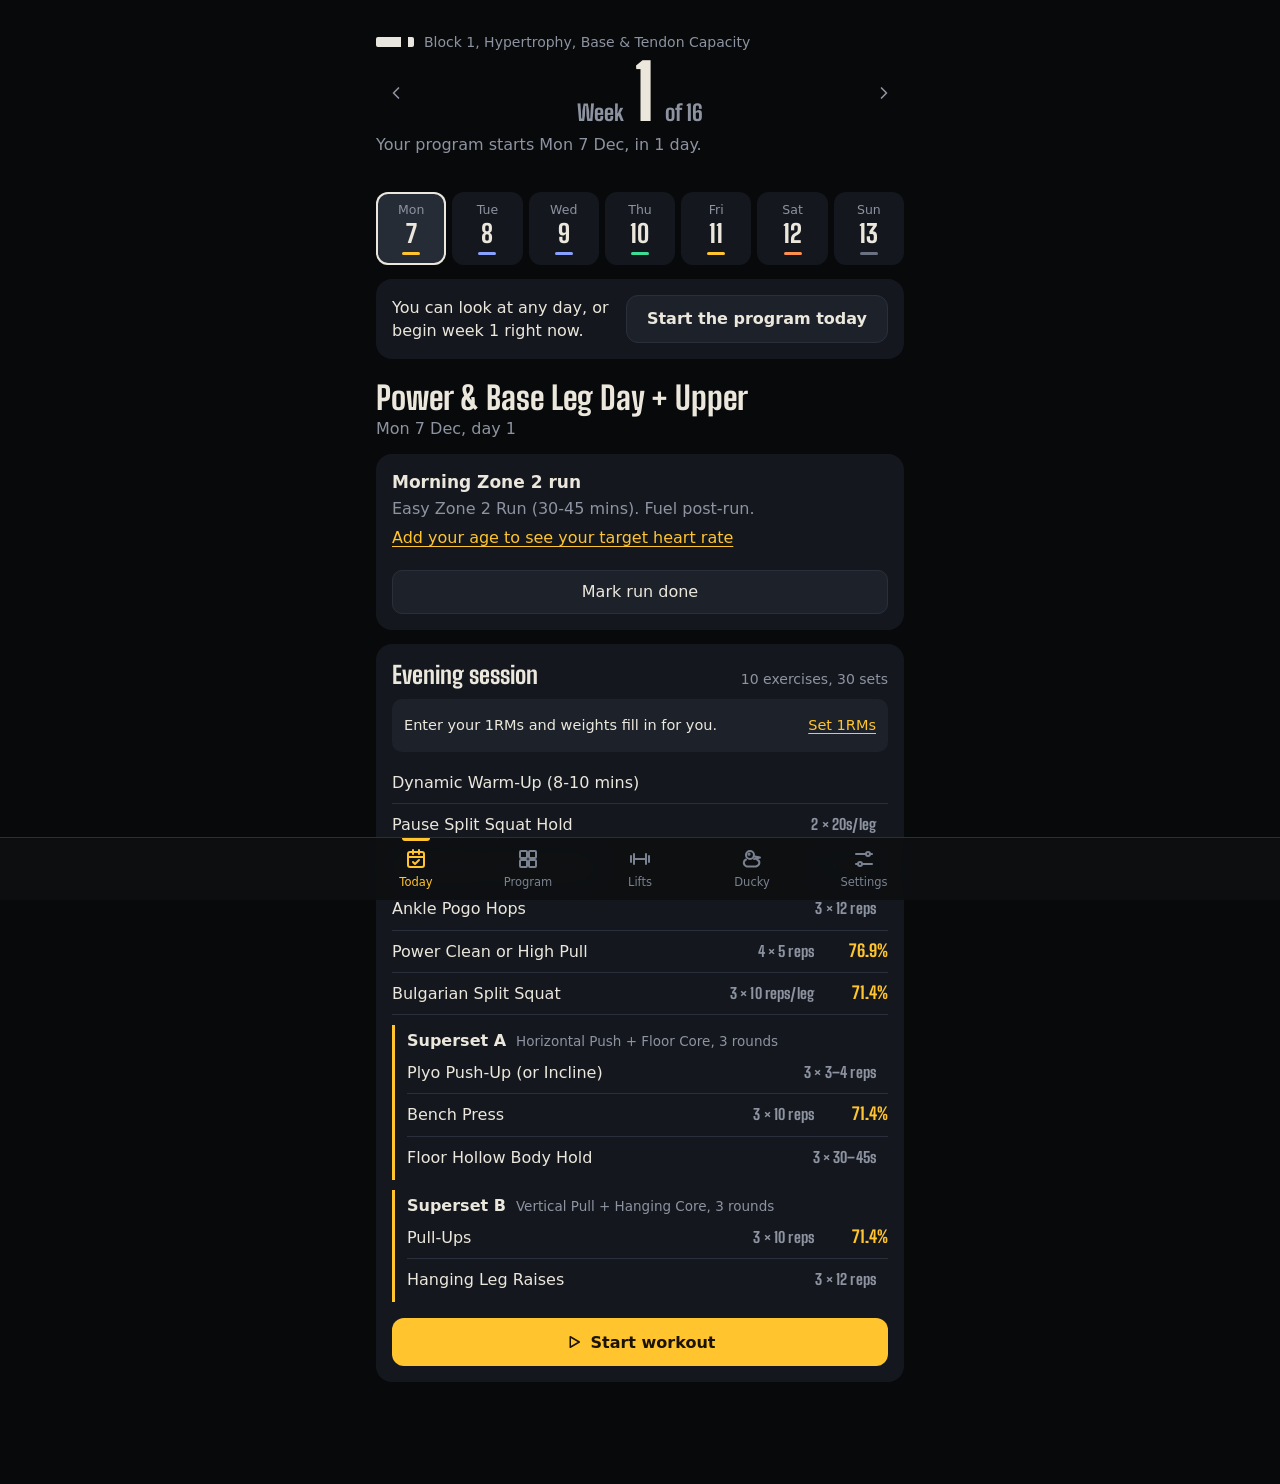
==== commit ece59f65: "Add files via upload" ====
--- a/index.html
+++ b/index.html
@@ -3,19 +3,21 @@
      Generated by tools/build-single.js from the multi-file source. Edit the source files and rebuild;
      changes made here are lost on the next build. Inside: two style blocks (fonts, then styles), then one
      script block per module in load order: spec (the 16-week program data), engine, program, session,
-     store, actions, timer, ai, thumbs, views, app. Search for "---- js/" to jump between modules. -->
+     store, actions, timer, ai, thumbs, views, app. Search for "---- js/" to jump between modules.
+     The web app manifest is a data: URL in the head. At the end of the body, a text block holds the source of
+     the service worker (a browser only accepts one as a separate file: Settings can save it as sw.js). -->
 <html lang="en">
 <head>
 <meta charset="utf-8">
-<meta http-equiv="Content-Security-Policy" content="default-src 'self'; script-src 'sha256-2NkiXN6Bt2tAGpxDJyCtz/4EBYfw19xr6vWsh1vgJEE=' 'sha256-bQQTM4CNe6W4IeDkHEU8OTqqzdoTY0uXRBZyY81TZJU=' 'sha256-MEUfabOKpg7rD7dNICQP67DruXj08780Krq7gV0xkDY=' 'sha256-95FGGZShnd2qSCv3qTxNf1VT5RqwrxVlsn/qPoyMOso=' 'sha256-e0XssxvQTJgw3GiXntEUbHUOdsgbC//JTBmfJ/h7k5k=' 'sha256-MWWu8rrHEph505GPgfDyssKWGNOYL8v6HKj/X8ATzbQ=' 'sha256-XbnAWNdyNIQ6XZAKpi9IkA6UkWUXRJhy1cCSfbOgLEE=' 'sha256-I6fsbGjRzJyVFZXNXcS9r317vhWyozRzb4nCezs7gZA=' 'sha256-TcFsURq7hMfGNWPDSMP23vG2d6z4J7BDb1VLTZ8aAjo=' 'sha256-C/Oyew4iMMCbkqDkv821OK27JuFlLYqG9mThQEe39lE=' 'sha256-u8SMs10t9ahO9aSCnjFXp8z5OqqkTRwvq/8Y5AHhrxE='; style-src 'self' 'unsafe-inline'; img-src 'self' data: blob: https:; font-src data:; connect-src 'self' https://generativelanguage.googleapis.com; object-src 'none'; base-uri 'none'; form-action 'none'">
+<meta http-equiv="Content-Security-Policy" content="default-src 'self'; script-src 'sha256-2NkiXN6Bt2tAGpxDJyCtz/4EBYfw19xr6vWsh1vgJEE=' 'sha256-XGov1aw6Xo5lYUKUkgxStpN8A8QOaV1bsezSgMeNNus=' 'sha256-ZPcu42b6CDpdgrnx2OZ356IA6VMVBbD5B2jKukAeCaU=' 'sha256-bqPg519nw9c7rLzMWGhGRFcqqKZEetI/2w7nKePeWFw=' 'sha256-e0XssxvQTJgw3GiXntEUbHUOdsgbC//JTBmfJ/h7k5k=' 'sha256-AjF0P8hctpSXj7OtGHQF/U5soAXvU/WUBpDEDTDUsTw=' 'sha256-WYTY8gL3y17nHiB+7UgS35OBTOHqTY2miG/S0HFopyU=' 'sha256-2jKft6UBEDLuozcF5dHSsWs/pzfp2alN61c3TRrjJiY=' 'sha256-TcFsURq7hMfGNWPDSMP23vG2d6z4J7BDb1VLTZ8aAjo=' 'sha256-vvYoAiY9K7La8bBwpLkT+AiwaeofRbh7XlBD+AKLzxY=' 'sha256-xc40V1mIYn1qTGpO5KEM9pugSVLksEEacKeGmNfy4EE='; style-src 'self' 'unsafe-inline'; img-src 'self' data: blob: https:; font-src data:; connect-src 'self' https://generativelanguage.googleapis.com; manifest-src data:; worker-src 'self'; object-src 'none'; base-uri 'none'; form-action 'none'">
 <meta name="viewport" content="width=device-width, initial-scale=1, viewport-fit=cover">
 <title>Hybrid Athlete</title>
 <meta name="description" content="16-week hybrid athlete training log with a rest timer, auto-progressing weights, calendar export and Ducky, an on-demand AI coach.">
 <meta name="theme-color" content="#0d0f12">
 <meta name="color-scheme" content="dark">
-<meta name="ha-build" content="single">
-<link rel="icon" type="image/png" href="[data-uri]">
-<link rel="apple-touch-icon" href="[data-uri]">
+<link rel="manifest" href="data:application/manifest+json,%7B%22name%22%3A%22Hybrid%20Athlete%20Tracker%22%2C%22short_name%22%3A%22Hybrid%20Athlete%22%2C%22lang%22%3A%22en%22%2C%22description%22%3A%2216-week%20hybrid%20athlete%20training%20log%20with%20a%20rest%20timer%2C%20auto-progressing%20weights%2C%20calendar%20export%20and%20Ducky%2C%20an%20on-demand%20AI%20coach.%22%2C%22display%22%3A%22standalone%22%2C%22orientation%22%3A%22portrait%22%2C%22background_color%22%3A%22%230d0f12%22%2C%22theme_color%22%3A%22%230d0f12%22%2C%22categories%22%3A%5B%22health%22%2C%22fitness%22%2C%22sports%22%5D%2C%22icons%22%3A%5B%7B%22src%22%3A%22data%3Aimage%2Fpng%3Bbase64%2CiVBORw0KGgoAAAANSUhEUgAAAMAAAADACAMAAABlApw1AAAAwFBMVEUuMmDoqSFsVh5HMCZRUVEua84MEBMMEBJ9S82UV%2BrPybzd2c%2BfXzgXIDFAg%2F%2B%2FckCegST%2FskIMDhH%2BxC4AAAAQERLioxj9jkzenRTwtyiVWOn%2B0TA5eO%2BkZzrm49z%2Blk8sJhWXeSIXGSsMDhGRZy1TRRoMDhEMDhHUpylJMiMODhEMDhFrVxz39e6riCTr6OImKClGOhZlZWRDLGeRWDMfOWo9gP5uRCq4kybFnCg6MhcQExMiHBN4YR4NDxENEBJ1yCQBAAAAQHRSTlP%2F%2F%2F%2F%2F%2F%2F9Pjf%2F%2F%2F%2F%2F%2F%2F%2F%2F%2F%2F%2F%2F%2B%2FwD%2B%2F%2F%2F%2F%2F%2F%2F%2F%2F%2F%2F%2F%2F%2F%2F%2F%2F6r%2F%2F1KT%2F%2F8j0v%2F%2F%2F%2F%2F%2F%2F%2F%2F%2F%2F%2F%2F%2F%2F%2F%2F%2F%2FxH%2F%2F3J%2Bp8juTgAAB7VJREFUeNrtnWt32jgQhgfSJttN9yYjiNZNsWsMDnZp6Xa3mEDz%2F%2F%2FV%2BkIIvsuWZGtOOx96CuQc3ofR6DZjCSZNtr5%2Bcnyf9G6%2B7zxdrxvlQe2nj8uVT2hkZABLvtdfLR%2B7AjwuHTKQ9gwFceoYKgHWKzK0%2BBcIslq3BIjlE42sGqEc4EYv%2BSnCDTfAUj%2F5KcKSD8DRUn6C4HAAaPrzVzohD%2FCdaqw%2F7pC%2B1wOstJafIKzqABzt9RcCAbDpzxMAOv05AsDU%2FsviAC76H4LGLvqiM8ASkf6IYFkAIMgsD%2BBQXPrPgQwYG9BlIwKcDeilEQGyHrTQlyYAa4LS1mcAh2LUn8Yx4HVA6gJAGgHnKIgAHglae0wAlhSr%2FngsAKwh%2FBzGgHMQexnMAHELStoQoO2DTv0QTHzMAP4E1gS1rWGJG2AJTxSzfvoEDm4AB3zcAD74uGPAh57TjtJTntBjtjGTP0UFkAqm1t513a1FT5lHPACxVivYeMxIjIW2S6UhQB%2FyaRAapvFipsHsfQqmP0CkMvAu1T8zbCwpCKA8yW6FRfkpwkIGAajWHxiVZoaWOAEobj62adQY2woTwJD6IxMmUAvQqN8w9oIEoFL%2FsVm%2FwagYASjUvzV4bKcpQPTDelwA5lGIQCHAwuQCMJhQZwrK9FuMT79h2noC8DpA0AWgLAJ4HRC5YKwjgFsrOfvS0y%2BI68cwNrYCLzeaZW1ogPo%2BlB2%2BfMn8gRmUzAIHBrBq2k9APn7MtrHw7ddL%2B9ZiqQADhMCWjB%2BiFfJFlLN5zv7g7phUAQQ1ITCO%2FuKQmWiwWc7m8wdOAhhgFPCS%2Bdvm8q15gWDG6QMYYiIdbq1tRn8RYDa%2F1xggajO51yUAswMXAQy3lKkHmHFGwRBBXOKQMoCrQQHcVg5gM%2B08YLUEKOmG6KAAnMuxk41KAL4O2QtF370xW8XwvGMnNNB0uikE5tzjmBYLGuOv%2FFRodn8Ydi7UbiRg429ZezgMPRttu6gnuq0H2rnAyq%2FHhl%2BRtYkCc6HnxhZ3RxQSfTd3ebaGmKXr5m4ciByj2Va%2F7fXLONw06Xf1SnDQbELesg47xQkaiQBn7VFC%2Fmhvdp7nscjq%2Bh%2BvvyRfU9d8%2BtxyF0lC3jR5xgCb9pZmpbUM6SeWa3uFXc%2Ba3me37S3RHfXoG7eSIVV%2F3DGj1SrSpkTKE%2FvAOy3w7FIGWlIKwemCP7cyqlagxcSGFRji%2F%2B1t1l59usfuBeJVK9wxsDNYUmVywRD%2F4%2B6MbvJTBrY4kF5G4ug7vGQ3Ksuw3xmCZrIxFXICtF%2BmvzDYhgQzRy7pI8WUWaHEDNuAmYYc2wgMaNA18y5LfNqO3M7NCNRtt7WyzsVPoHDHs5UTNh0JQFX2ujVB2G1mBPKXKF0Jdp18AG1rsHbqCGz1ANy7tuzSuAmCDgTQeqV%2BYI3ip9Pp3YVFLzkpOowHIHnHjaXapxlL3uBh2PQBUBfGbHoSf3eXc8E0YVCwRwESUy8sUTl9bjQnO7sg%2FpRJdwHI26xK5Jc3Fsamp0%2BZ7G2u1gBh9c8fCRxV%2FsYs9c%2FdVPI%2BEUjqg1ikrqmJpIxTuWNBW4B9tbbmFm6MGgl2qgHcqvbf2DhOjooI6jg91VMJt0oXl%2F6UYKofQOwAzhlDw5%2BGqpuQVTX8TjknPPXOMjeKu9HyuRx%2FC4pdUAtwVD4ObJQCtJ9LtAYYK21CHlW%2FHmAKg7hDxhKkPJYhqxvt8DgHyCmkkTOQdVmSgZwnSxJhzVMJVj%2BVCHvJkZXPqFk0ERWdzHVKGYOsYqaTOpHp9LaHXYnT3kpoVq3HBBY0XfYkuqVZo0Au3R16RkjWwOcl5YhzSRn0sLXY%2BIzhaVU8HZUt6mvld36qEjo%2FJCxzW0Ug5Q2dCzn2niltY0sg5Q0CBU2Lhq3F6Wg04thaND2RlDeIPGwrnuMTz%2FKBUD0QcUNR%2Bbbgo%2FUgWNIUVSF0T5dFaWJLNNMNwlVZxLJZt0R9KCFRL14vlBRLuJuWpR5RmcFiL6NUQkbBU1p2EBfbcFUJxUnm3XFP5BSryKnYej47JTl%2BpIYi%2FojtFu5B4ukqILngzNoG9i49RcW8sGRoCDcL9%2FloGKrj6TZnWTQ%2ByCY4Hu3UFkHgupZFFRzOI7%2Fssq7yWcHxSMoeQSk1JV%2FV5xFVPwGkTqdLWgh%2Fs5HYwH5QD9DPJUY%2FlFj5mwN7gJJXn27fZ%2B3206%2Fwrmiv4e%2Bi%2FXJ1v8jb%2FVfaK8DH95%2FydssN8Obqvmi9A%2BStnQd%2BAgjHgCDAIie%2F%2Fxgo2i38l7d3v7%2BGN8UQePPwtuiBRa8An78U7dVv%2FxYM4MM%2FRYPDQ9Gu%2BtzYovgHMm4TnXT8AFMJ9EfWoj80GP2xzegPzkZ%2FdDn6w%2BPRH9%2BP%2FwIF9FdYoL9EBP81Lugv0kF%2FlRH6y6TwX%2BeF%2FkI1%2FFfaob9UEP%2B1jvgv1kR%2FtSn%2By2XxX%2B%2BL%2FoJl%2FFdc479kHP817zgIsvpzAAji4LL9lwBEfZHWCPSi%2FykHmCyJxgSULCdNADoHQq75VwHo6oSSn78CYDK50Q%2BBkptSqeUAk%2FVKLwRKVutJG4AUgerS9VTKrwGI9ouWDqFDQ8QCnOVjtcoagIRh5RM6EEXyvf6qTn0jQNKWrp8cf4Bcpu87T9frRnn%2FA4mns25N0X9BAAAAAElFTkSuQmCC%22%2C%22sizes%22%3A%22192x192%22%2C%22type%22%3A%22image%2Fpng%22%2C%22purpose%22%3A%22any%22%7D%2C%7B%22src%22%3A%22data%3Aimage%2Fpng%3Bbase64%2CiVBORw0KGgoAAAANSUhEUgAAAgAAAAIACAMAAADDpiTIAAAAwFBMVEVzYB7dqSKKbSIiJUYiHRQMEBEMEBFNTU0NEBKxsKuegSOTV%2BP4nUJ0R7UvXrFkPinKyMS8c0DBbkIMDhH%2BxC4AAADgoBYQERH%2BjkyiZjqVWOk6efDo5d7enRTwuCj%2B0TD%2BlU%2FNpSksJhYMDhFVSBqTeCJnVhz49e%2BKVzQMDhEMDhGmhyQMDhIMDhEzZsjx7uc6Mxd%2BS8RIMiIPExNjY2LvriU9gP9CLGXDwbwfOGcNDRJwRivGdEHDnCe4lSdGOxbhVrsvAAAAQHRSTlP%2F%2F%2F%2F%2F%2FzCY%2F2f%2F%2F%2F%2F%2F%2F%2F%2F%2F%2F%2F%2F%2F%2Fv8A%2F%2F7%2F%2F%2F%2F%2F%2F%2F%2F%2F%2F%2F%2F%2F%2F87%2F%2F%2F%2F%2F%2F2aP%2F0iy%2F%2F%2F%2F%2F%2F8P%2F%2F%2F%2F%2F%2F%2F%2FNP%2F%2F%2F%2F%2F%2FLcVNFgAAFjFJREFUeNrtnQl74kYShgsGPI5nbwnL2V1LlkCa4UrIEGd3SYD%2F%2F6%2B2JcDGBoyO7lZ311fPk2vM4eh7u7qq%2BigaKLf%2BbDaZzIfDoQcraeJhzSeT2ayvXh1S%2BeGrWyG85wV7g7Bl7fWJCRBuVxYCsFyNb%2FbSQ86mKAgMbsarpT0ArMbz4jeHfBIx8Lz5eGUBAMuZGPnQXg0FwhPMliYDsBRDH%2BIrhmA%2BXpoJwPIW6uti4HZpHACrCdTXycBkZRQAYzHvQxetDHjDsSkA9DH423IDfQMAWN1g8LfnBm5WLQMwm2Pwt%2BsG5rMWAYD89iPQAIA%2BnL8pE0G%2FDQAmkN8cBCbaAbiF%2FGYhcKsVgNkQ8puGwHCmDYDlBLGfidHgZKkHAAx%2Fl5wAYfjzdgKE4c%2FbCVQE4BbD33QncKsSgDnkNx%2BBuTIAZsj97agJzNQAMIb8tiAwVgDA8gb620PAzVI6AIj%2B7coGJAOwwvRvWyCwkgkAwj9nQ0FC%2BMc7FCToz5sAgv68CSDoz5sAgv68CSDoz5sAgv68CSDoz5uADwGYQX8XCJjVBWCFh%2BeGrWoCgPqvK1XhWgAssf7nztrgsgYA2P7FYpsYIQHgnQoQEgDeqcAlAPDIXLNqACAA4BIGnAdgAv3dI2BSHgAEAHzCAEIFgHc1gDAB8J4ECBMA70mAMAHwngQIEwDvSeAEgD70d5mA%2FlUAMAHwOjNIWAPivSpEWAPwWK8JECJA3nEgYRegx3qHIGERkPeyICEF5J0KEhwAbxdAWATgvSRAcAC8XcARACvoz4WA1VkAUAPgWAt4BaCPB8PH%2BmcAwE2gnG4SPQMAHovHcUWAsAzIe1GQsA%2BA974AQg7IOxMk5IC8M8E9AEs8Em62fAPALRwANxdw%[base64]%2F4AKAOC6%2Brt%2FJFmW3cXrncWp%2BK9ecPwKAOCk%2BvnfkwWl6zCMosh%2FNfEfYbhJs0XgDAMA4NzYX2TTUMjtnzfx5500S15YAQBuDf5FN76o%2FTEFGycYAABv5Q%2BojPp7BsINWY8AADiWf5HGZdXfW9xN7EYAABzJf%2BdXlL9wA2mOAACwXH8R9k9ryG8%2FAgBgN%2FyD1K9vUUjWzgMAoBi8WcdvZvHIUicAAIRuycZvbmlgJQEE9%2B%2BNfCnWWdg4DRDcf%2BrLMrJwGiC4%2F0gaAP7UvmmAmOu%2FCCXq70dxzzYCiLf%2B5Mu2kWUEEGv9u5HPnQCC%2FrwJIOjPmwCC%2FrwJIOjPmwCC%2FrwJIK75v6%2FUQmsqQsS0%2FheqBcCPbSGAKQDrSDEAUQoADNb%2FTrX%2BwjI7CCCO%2Bo98DRYurCCAOAYAvhaL4QEMBWCjBwA7wgDip3%2Fm67KtBQQQO%2F2DUBsAGwBgIACpr88syAQIJUCF1jG%2FHMQOgKlOACICAJwdgA0ugOAAeLsAggPg7QKYAZBGmgGIMgBgUg0g1u0BjK8F8AKAIu0AmL45iNcUoN8B%2BNEUAPANAS3YHUbYCMp7DiDMAI0cfImX3AEAQxzAVqpn32Tb7ajbsb0UwAmATOIMcJfsPzW7vrq8AADOlYF3Fd7i3vgkLvdiAODQWQDyet7nH37dEdCLbT4jQEgCq1s31%2F%2Fr16%2BfdwRsSySCJQ0A2HAbSNgTnSR%2BFgB8%2FZ4r27t6zGBbtVkBADD5NEhR20u%2BvgBwvcLc%2BccfZezb798D7QgQFoLq7PQLiingh71r712JLsKnsvbHN93XDhN2A1e2RdFX5PMPnw9Tu7e%2BAsBDWXt6ehD3z%2Bt0AoQkoM52%2F1289hK6xbIAKBj4XacTIJSBagJwbNdml6eHpyoE%2FKgxbwQA1YPA7jsArteYKwEgEPhDHwEAoM6pz3cAXF1lrAiATgIIheBaC7zHdrUU6P%2BpIgAPTz8CANkASFwLDnteJQcgosCKADyISDAAAHJvhZF79L%2F3qv%2F11z9XB%2BBB07XT8AD1CNge2kv3SuhfA4CHp28AwGAAxILQqCc%2BVXQZjRQBIFwAADAYgMgXTcXLdhmtAYCuKAAA6LBaAPwIAHgD8JDoIABZgKkAPDwBAGc8QFgLgG8AwNa7gRpXAgGA2ZvCq9oTAAAAAIA1AA8AwPkWAZJ2BL0C8FcAIBOAXmhXEoA0UPam0I1lZYA%2FBQDAui4R1mWBnADILEsCvgMABy6IqZ0E5NsCPQDgRBpQKwnQ5ABwP4ChIcDTHx42hbpSCnqqsx8owaZQW5tFnR4NfTB1OxC3a%2BLWtlQBdO0I5QYARVbMAE8a9ecFQGJFDvD08B2ngx2aAyrOAE9Pf0883A%2FgUDGw0sHwp6fud71XhDBrGRO3kAOUt4fdDTG4IsahjiF%2B96%2B%2Fl7XvveLaEQ%2BXRDlUDo4r%2FoYB7gl0ywVkpe%2BIbOeeSHYAaHYBMVrH8nYBGTqHsi4GxegebmDfGB%2FdYhgDICxGwzDOAATeSFsNKAEArHcGZRbozxKAQEsqGG1s0J9jDKBpf3DcAwCsM4GRFfqzBCAPA1SXgyKyQ3%2BuACSqc8FpYIf%2BPAFQXxCMPQ8AMN4cFC5s0Z8rAGoJsEh%2FtgCoJMAm%2FfkCoI4Aq%2FRnDIAqAuzSn9XBkNMdWBl7%2FTkA8NGGu1FHdv5nmf4uA7CX%2FUWPoNcLkqywNF7HhW1i2TsALNPfVQCOR3yyXWzTu3Qa5hYVpir%2Bp8A2%2Fd0D4NXbB%2Fl4F2M9X%2FxVqfqLdUZeYJv%2BbgHwOu7FmE%2FjfLxr3AC46Vk3%2FF0C4CB%2BsBWjPs7HvNYDAFGYeTbq7wYAh4GfjMRM77dyC8Q0sdD9awNA6aPZq98bdcVsH7VzD1Q8snP46wEgF0jVubfd5wbbdNPSyC%2FkzwJLh78mD0BZ4KlgYPeBSbaJ%2FRZ7AeTy2zr8tQBQ3NM9HclmYDf0F91p2KL4Qn7y1Pk3V6YAsQ878kOZDBSfkvdt9VtVv6j9byhp5WC%2FRVPA4VC2LAaK9yepAervm8huKLCWAdJ7LF8CA8Xgz1r2%2FCdVgOL%2FK0AhqMRZjEYMFG9apB2T1N8zEHcTG6MBauOWzroM7Ab%2F2jdP%2Fp0b2IzsmwlI32mcN7LVYCB%2FadKNzVT%2FsB5Ats0E5LVEQFUGCvnT0Gj5CzdAiVUIaATgzC2NpRnIXzDa%2BFZYOF1YhAB5rRJQjgGb5N8tDdmDAHltE3CVAevktwoBMuNE3gcMFHO%2Fb5tFPtmxREDG3M9zngE7Qr%2BzCHTIhkVCMumGphMG8k29ZKX8u9qQBdsEyLA7ut4wIP5arG2Vf7dNPDEdATLvrtYjBgLy7TZRFjB8pzgZeT3LnoFRJ%2FJtt2htthNoAYBy9%2FSF0yz13TAymQBq456%2BTslMyhGLpgafGKBW7ukLfV4WmntmiHg18m7NCXRNnQbI4bs6zVooNjQbIFZdXFutCpl5dzh5IMDn3D6CWHTuMIeAAAAcFYS4hYImVgRaBKCFPq7tVwSMI4A8EKCxHmAeAeR%2B6w74AFMviNDYv8koAgAAawIMywbJAwGsCSBu7bxNsK1BBJD77XvMs9igdYH2AWBIQGRQRxlq%2F9J2b6OJgOKu2PD%2B2HZ%2FpB%2BBLgDQuTtAqP6cy%2F143vIfPd9r5SAyJhAkz20CihG%2Fk%2Fnx%2FpI93h9A0EZBx5QwgBzu5foi%2Fn050wpBCgDUVgOE%2BhW0f0eBDgYM2R%2Fi5hQQFkLe17XivaoZWMMDKCoGFWP%2FvqGp9wOGdBd2LguQof6BAbVuIMYUIN8ByJP%2FwECocn9QAACkOoBr8nceHzvnywCtIBBjCjh7e5gK%2BY%2Bkfj6ykx%2FqRcCEapABU0CsVv69updLvvv68GUKlCEwBQDSagDn5T9UdsJyKwX3l7JH8Yeu1gLaB%2BBOzvC%2FkMyHtYqH56rFKpxAxh6A0mfFKw7%2FWuofQXDKgBICNgBAwjLA6fBvnsGfYaCjYBoI218Sah2ArnT9JcVsp1GlAgJGAGAqWX%2BJFdzcDaidBqIucwCanw0JlUr03gs8PkomYM0egIZlwPCdPs%2FSZ%2Bn3CISOFQPbBiCLGjpp5ana2zlGdhywaNsFWA3AG23UVWyfHzvKCEi4A5A2y%2F916P8etGenSkFtAxA3GplKU7SLBEgkLbrjDsBaTgD4qHoD1xEBMlmLUgAgRRP1mziPv%2B0ZABgAQPioyf%2BfEtAJAUD7ALwKokX%2F4zhA3hcCgLUEB9DRc5znOOYAAAYB8KjrONe9%2FK8EALUvDH1Ro3Pv67rjS8EcMEIl0BoHcASdPABQCvYtAkDBl7IHoBdaMwOoAADLwXW3BCrwxm186wY7gmreENQ2AM%2BuHBBtHYDMZwyAARfG2borWLoUrXwrdgXXPhnWkgfoyP3WKU4G1T0cHjqRBeBkkHgAW751gBBnA3MCNs22g2qcAyTPO1GK08H1q8H3%2Bl2A9LWALQCoXwsKH7W7ANnMbXBFTIMVwVDrhjBnHYARANRzAa%2FjsXMf6t0P4pADMOOewMYuQO%2BewI5DDsAMAOoVg%2B61EiB9D%2FIUV8U2rQXoJED6d4U9ANB0TTDUdDLs3ckgOXtQCbeFN78mQNvZwEfph5DWnoeGEW8ui4uaEqBsGlByPjxBxxAp94W%2B00aFE3hWof8IPYPkZALh8dF9FVd6vruCSNIiwBRt46QR8E4guQicXBAj5dONaiBtCgD174x9f5OXPAROLoqT5P%2FDBJ1DFRIgqdHDmasiXdTfIADqHxMKT5Rq2u8lfD5z%2B6ysM6gLdA%2BXvUf8zF3RDRjY9RtTdVdwREbpbxgAEgl4uTA6rKT98%2Fkb46XdF2%2Ba%2FkYB0KSTdHi%2BMWj5VpAftQuQV2EwTn%2BzAGjUS%2Fxiw5h9J5Dn%2B%2BfTTtH7dtLPH7YYlXcBqXn6GwZA%2FngyNS2jzreIKtE5SmLzuHBrnP6mAeAFTXrIlGoaV75jmGT5Dcv%2FDAWgYRehHIGOzLaBEguLHRP1NxCA%2FArxOGq3cexLTVGe%2FNE0MFF%2FEwHI1wWmkot47feNTT0j9TcSgPxJUdSwf3SDuUBF8%2FBRHt0AgAqh4DZu3EM8bxX7WEd86YvK68TM4W8sALtpIJLQSL4I%2BjtltW%2FQbO7j7N9Y%2FY0FoKgISGn%2BFT5faw%2F88sPnUMWWonhrsP7mApBPA8lGVgZe1HnvH8%2FbfdUlg2rRX2Dq9G84AMWw2caRRC2Kwu9x9%2FAwDBVKn3t%2FMfsbPPwNByAfOUHq22zkGT38TQegGDzJJrJV%2FmnP8OFvPgDF%2BBnFVsq%2F2Zovv%2FkA7J5hFtrmBaIi9jdffwsA2M0DqVUIRB0KrJDfDgBsQ6CQ37NCflsAKEZTktoRC8SF%2FJbobwsAuycaGB8ORkXoZ4%2F8FgFwQODON3cmiMK0CP3skd8qAPYZwSKNDUUg7iZWDX4LAdi7gWxjoBu4GwX2yW8fAPtnvOjGZs38WeLZKL%2BNAOwnWRENdIzwA5Efp1tL1bcUgMPTFgyELTNQqB%2FYFvg5AMArAxS3xUAkPD%2BNAnsHv%2BUAvAy7RXcatjD0O1NKPMvVtxyAVwaSURrrmw0iP1wfhr7d6tsPwFsI1uohEOJv0m3iuaG%2BGwDstCgGZJJlm04xOyuZ8v14mhUj%2F%2FCFAMA8R%2BAFiyxNQ7m%2BQIz7OE1HC8fEdwuAN9rkvuAujv2G3qB48zpOxbgPPPfEdw%2BAg0Z7kYLFIrsT4WHuDyqBkL9avGuTj%2FrF6ecCADsoCF7%2BvZcJ26zX6%2FhV4fd2WNERL5qKV49e5Q4c1d5lAC4pJ3xCbsIvnNho96OP3w8A7OWgpJhBpVcDAHtZuGAeMyMPxtoAAACAAQAYAIABABgAgAEAGACAAQAYAIABABgAgAEAGACAAQAYAPA0nfirc28EzI22cT%2F87b%2FV7W897y8%2F1bGe9%2Bcvv1S3Lz3v9291rIeuYVcB%2BPpzdfv62fvpt39Vt98%2Beb98%2BWcN%2B%2BR9%2B7GOJQDgKgA%2F%2F7u6%2FSwA%2BFcd%2B%2BT9%2BZ8AwDAPoBeAXwAAAAAAAAAAAAAAAAAAAAAAAAAAAAAAAAAAAAAAAAAAAAAAAABgxWLQX7QvBnUry98FANcB%2BO%2FXOlYsB%2F9W1fLl4C91loO%2FCAC68ABKAPj8ax3reZ8%2B%2Fa%2B6fRLv%2B08d63m973UswI4ghc2EYG7sCaxlNd%[base64]%2BdcAdAAgC%2BIYABQAIAviGAAUAgyEeBkcbDg4AoBLAtQqwB2AGADgCMHsBAIkg1yRwDwASQa5J4AEAJIJMk8ADAFgS9jguBR8BgDmA6QxwAOAWAHAD4PYNAMgDeOYALwCgFsSyCnQEANYDGK4DHAOAnYHsdgO%[base64]%2BI%2FBEA2CHoubgLsDwASAXcTgCuA4BUwOkEoAQAIMB1%2Fa8BAAIc1%2F8qACDAbf2vAwACnNa%2FBAAgwGX9ywAAAhzWvxQAIMBd%2FcsBMJihKmxf%2FXc2kAeAqAqDAMv0Xw1kAoAzg7afAWwMwBI3idp0E%2BhSOgAIBV0L%2FyoDgFDQrfCvOgDYJmb59q%2FmAIjmUkDAbPkPzaAUATCYIRswO%2FqfDdQCMFhO4ATMHf6T5UA1AHACDg3%2FegDACTgz%2FGsCACfgyvCvDYBIB1ATMCv3v60pZF0AxB0CQMAc%2BSe1ZawPwKB%2FAwTMkP%2BmP2gDABEKzBENth%2F7zWdNNGwEABCwXf7GAIitIpgI2nT%2Bq6b6NQZAxAIiHAQDLQx%2Bb9Jvrp4EAPKtAkO4Ad2DfziWIp0cAMRMADegd%2FCvJAknCwBRIL6dgwE96s9vl9JkkwdAzsAYDKhXf7yUqZlUAHIGZjdDQKBK%2FOHNbClZMNkAFPGAcATi1wUFErUXD3M%2BXikQSwUAuSNYjYUnyH9xYNBUevEEhzfj1VKNUooA2LuC28l8jwFQqCr7Xvr55HalUiOlAOwLRbPZRIAwHELYsiYe1nwymc366tX5PwHSkbAUtLFRAAAAAElFTkSuQmCC%22%2C%22sizes%22%3A%22512x512%22%2C%22type%22%3A%22image%2Fpng%22%2C%22purpose%22%3A%22any%22%7D%2C%7B%22src%22%3A%22data%3Aimage%2Fpng%3Bbase64%2CiVBORw0KGgoAAAANSUhEUgAAAgAAAAIACAMAAADDpiTIAAAAwFBMVEXfnxUuWrBoSCmYcx1ELhubW%2FCbgCSqqKX1mkPc2tU0NTYqK1Y4cdlYVU1Ahf%2B4c0AiQHJLMHB6S8AMDhH%2BxC7goRYQERL%2BjkyVWOmjZjo6efDo5d7enhTxuCf%2B0TD%2Bk00rJxbSqClqWR349u9URxpONSO4lSaRdiKoiSQhGxZqa2qRXDUgPW49gf1HLmyGUNDPzcju6%2BM0bNQ6MxdGOxeNaSnMdkIPFCzzrSx9ZyDFnCh3Yx%2FcsitaWFNyRrN7e3hsVg3FAAAAQHRSTlP%2F%2F%2F%2F%2F%2F%2F%2F%2F%2F%2F%2F%2F%2F%2F%2F%2F%2F%2F%2F%2F%2F%2F%2F%2F%2Fv%2F%2F%2F%2F%2F%2F%2F%2F%2F%2F%2F%2F%2F%2F%2F%2F%2F%2F%2F%2F%2F%2F%2F%2F%2F%2F%2F%2F%2F%2F%2F%2F%2F%2F%2F%2F%2F%2F%2F%2F%2F%2F%2F%2F%2F%2F%2F%2F%2F%2F%2F%2F%2F%2F%2F%2F%2F%2FTO92hQAADo1JREFUeNrtnela40YaRiuQXrLPjGQRJi4hGbUsd08myVjuxkAm939XkbyADcaUpZJUyzk%[base64]%2FNynIyXZOV5eaLLjqAAHvp139NskWRyjAM4zXVn2Ra3GWRkw4gwH7880UuwzrzJ1RfksVd8mAJArgYf7JID4W%2FY0E%2BSRxTAAEe4s%2BKo%2BlvHJDTuVMKIMA2%2Flwh%2FnUzUNQKIIBD%2BQdBmYenUCTOKIAA1eOfTMPTiOUycsQAweMfZDIOTyVO526MBIT3%2BUfT0%2BNfMXGiGxC%2B55%2BkDfMP48KFbkB4nn8WNidOE%2FsNEH4P%2F5ZhOzLrDfBagGARh74bIMjfbwME%2BfttgCB%2Fvw0Q%2Fo7%2FNeUfhlbPBYSv%2Bc9DbaQ2rwcIX9f%2FUn0CxAUCWCdAEYcaDZjYa4DwM%2F%2BJzvwrSmsNEH5uAEi9%2BdfDAASwSIBcc%2F5hvLC1CRDsAGlB2joXFMwA%2FJ4JCEaAmpjbaYCPXUDaRf5hgQBeNwC2NgEeCnDbTf7xFAGsyL8MO8LOiYBgEVhbE3CHADbMAWVXLUB4iwCuLwKtqwU4dTDAOwGKNiv%2B5%2BfnqWN9gKAHUI5%2FXSMke1mBHAEcngPklT1J%2FS5BlLs0DxCcBFXe8J29%2B%2BPjqlxY2vB8qIkVhgRDANWzv8G76%2Bvrs7oNeKkZiZevtgDGKSDYB1BsAKKVAD8cbQJuPh%2Fl09nMOAWEZ0eBms7%2Fzusf%2Fv36r3XFyPMXOhJ59QoXl6bVFhGMAVUF2AwCjwkQXl0cp3Lg0qxD5J4JcBe3EKBW4FUBXlPg4ur91yYZ4JkAy%2BaTgF1eHEkoCFB9xweDDPBMgGnc4uD3Q%2BnwlzuS9woCVN9i0HqBZwI0PwyU7gjw8m%[base64]%2FaDtc4CzdkQFrwZNsAY0JwGgDeDhhgCmLMQ7OG7gbkJOwEfOBHkXIEY9R7gyqDjIB4KkHTZA9iXv4cVQvJBe4Crq88J7wUM2wd0uRHwKp%2FPIt4McrJMoEoPcPnpQ2TadaMelonrai1oEs2OE23uKkYAx2rFb18cULipkvoA7h4KyILoNQIqhLjbBKRUC7eoCeimAUAAa0i5LsDvK2My6gR7fmuY5qmgxffGCe6N9PvmSMHNsX7fHevt3cE6t4XnXB1r5TBA03JAnHF7uJXDgDz2%2BaoY3wWoQ9NiQJ0%2FAvhrgO35%2B7kQtN2bad8LWJ%2B%2FRwIc3JMrfM%2FfBwGexh4lSTJLJjXZpN2C0CQILM%2FfcQF2k0%2BS8m6yzPMilRXhqvFv1QPE96X1z7%2FDAjxmH82z5fQ2VSnydVL%2BeWT94%2B%2BqANvwo%2Bqhf5vKOnn9BwDuAhfyN0WASH%2F42aRYZd%2FNCdB87kDzb1QLoOXj3IQ%2Fyxa5DLt7Byy%2Bn7jx%2BJsjQKLhzOz656P5Xafh1%2FHfRY48%2FqYIUJ3TLCYtHVj95CybpmHHhcDSSeBO%2FKa0AFFwFsu8uQPrZz8rZNfp1wJM1zeI0gXo359v6ED97av0%2ByEO79%2FOnVFAGPTSZj1mP9mB1Tcm0zTskzhM7xIz3%2FSxdxYQFPHmwz3BgdXDf5b30PI%2Fd6DIXGgGDBLgcWdG1YH6XyfLtP%2F0H%2F4vo4DdQI0GpPuf7isO1P9mPpUDxb%2F%2Bv9z0BAjQxUt7x8cDq%2FiLcMj416JO7VZAmPXa5pNKri87sI7fBDYKIEBHd%2Fse7AuqP86mgz%2F9j5pO7F0aFBZU8HnaDtR%2FW0pT4n%2FcHIgQoLMaTrsOVJ9zloamUW0PWtkPCGve29w6UC%2F7hCaytPKAiLDpYqf1eGBiVOu%2FOyfMLGwEhGXH9WOZhuYytc8AYWINH5MzfmWr0Lr3REWAAdqLhSGAwRWdO2dhVzcg%2FLzerdMJoVWzARFggO7ZgFUGCFNf3V3GIUNBj18MqRaELO4FpD0GGCvAwwkhDPDz1bCou8L%2BvRhgS%2BVIEWCA13MBYXINl5kMLZ4L2LEeIIyu4lNa3ATECwQwdTlAPtCpAVbUDxQeFfSsAh%2BtGD%2Bw%2FuebjkywYSAo%2FLjcYRW92I99z4Xqj%2FotyBHAhIse6%2FDrjMXoGGsL9EpgQxV54XhZ7036IyXEWgKvVgOMF%2BC2XfrK4e%2B0BPocsKCOsHD3cpfVsz9qQvVj0pdxoHC1AZBH0n%2BcBYiOFTC%2FCXB0HeBg%2FM%2BmAPXXNl8%2BMB7Qo4DpTYDhAjTbEXwe%2Fzbjeu1nb6S%2FXg966Py1twLxHQL0fsenHI0PjOvkawPGm2cS6FAgpQvQ%2Fp7YK4yehqg8u68leLJO1N6A0uwmwGwBipaPf4MpnXzSf4xvWvYBSwTo80CA3EmvaQsuR3sSjZxeDxZurQLKsZ4OfLcdadkNSLNPhginJoGPsbWexUkx1tQGzBGgrxt%2B5Vjj4G2nEWhlgOE7Qi4JIHU9s88UaPP7EKC5AWnDDmCsaSVfavmNBQL0I8A2rbHGDd3HbsDVaYA7Ajx2ADoPdTxahQCGC%2FAQld6TXe1%2FLQL0IoAc6xz%2F6fy9CNCLADfroITm%2FDX8YgaBvUwDN031WPvRXtlyIsA0sBcBHoaA%2Bk%2F4b9W6QQCDd4M3Aoy19wDtfzVLwX1sBsmxls3bI31AUwHkDAF62A6WXQ0BWgvAdnAvB0KMFcD0l4RdORJm7hiAI2G9FIw0VgAOhfbTB8jRqKs%2BoNUKg%2BlHAt15MWTUVRMg220G8GJIO257yqkjs%2BKCV8N6agLkqOPNIMnLoYOQnrhpo9mAbf7C0QbA%2FPoAZZ9nN15sVxo2ABSI6PP9UDnW3gvIdlIZ%2F2aoFQKoV4vcOcQrtbb%2FTX9hSpm4QaaCmgzYfTFAOrgPaIkAJx0LGGl8M%2BRm3DJ%2FG2qE2SFAlDd5aNspsP9yYNjsDjlKxfY%2BDNjLrbEC%2B6%2BIN3z%2BU4pFD1Ip5El5gAaVH%2Feri40b9v8p5eIHek%2F4Zrf018nVP5%2FWlmvcinBhxHDHA5%2FXiFGT4HlV0XHjJYWSK2MGLBf0tEjYuiDgkerw8lCJqDZTiZJLowY14ECZwPFOpbh9Ri%2BUCmwe%2F33JtXFD14w7XChUjA9zqFZo4%2FjjlIsjOzLgXlet2E6LBd9ydWx3K0JxD9Wix63ir6oDc3l0ZwacfKHsKbcF6KkWP7Erf6sEqD%2FZM9nwvhDl8FvtIaRlfecpAnR4oewsjxtfGnOkOvwq%2FLaXR8VvI7sef%2BsEWDUCdy2uDHt5EtD%2BDrlYZoF1%2BVsnQN0IJEXY7sbAnWdf4%2FWB05ltzb%2BVAqwessl9aBpV72%2Ff42%2BnAPVzFk1Dky6Xj%2BUysPHxt1SA1aOWvDUn%2FnAxs%2FPxt1aA1dNW5oYIUMytjd9aAdYKZPngHUG8jt%2Fa%2FO0VYNMKDDsWiOXU7vitFmD9ySfT%2B8EUSBeJ5fFbLsD6048mt4O0%2Ffkksj5%2B6wXYJFAWsuf876dJ4ED8DgiwSSHqc0AoiyxyIn03BNg6kEzyftKfOPLwOyRAncfKgazqC%2BIO%2B%2F10miUP%2FzUEMNGBqJymYQcSxKG8XZaRW%2Bm7JcBjNkmmV4I6%2FPWj71j6zgmwk1CSLfL23UFch18sH8KPXPu43BNgV4KozBbFvWzUGMTVz8i0yn4eORu%2BswLsJRYl5WRapOkq1Fgh%2BPp70nQ6zcrtb3A1fKcF2CYXbf84n2eL5TS9vU23Qe%2ByXtq9TW8Xi2U5nz%2F%2BmMvhOy%2FAY4a7IUZJxXyyz7z%2BYnRYHgRwx4NXUlX5HgRwR4Vn%2BPdh%2BCgAIAAgACAAIAAgAAIAAgACAAIAAgQ2LuA%2BW9Ad%2BlspEtXJ%2B8AW%2FVoE0B%2FUtx9V%2BTb6jyL%2F%2BC747p%2F%2FVSSafVAloVCkfgHeXavyw5cff1Xjx6%2BCf735WYk3b76UP12q8dMHBNAvwF%2FX3%2FyixPWfX%2F6tylfB%2F39W5cvXlwul%2FBeXCNCJAL8MLsAlAiAAAiAAAiAAAiAAAiAAAiAAAiAAAngjAAtBgwrwhxonCPBrJcAbZQHKS1UQoAMBPn7zuxrf%2FPnl%2B%2F%[base64]%22%2C%22sizes%22%3A%22512x512%22%2C%22type%22%3A%22image%2Fpng%22%2C%22purpose%22%3A%22maskable%22%7D%5D%7D">
+<link rel="icon" type="image/png" href="[data-uri]">
+<link rel="apple-touch-icon" href="[data-uri]">
 <meta name="apple-mobile-web-app-capable" content="yes">
 <meta name="mobile-web-app-capable" content="yes">
 <meta name="apple-mobile-web-app-title" content="Hybrid Athlete">
@@ -201,7 +203,9 @@
   display: flex; align-items: center; gap: 10px; padding: 10px 16px 10px 12px; border-radius: 999px;
   background: var(--duck); color: var(--duck-ink); font-weight: 600; box-shadow: 0 6px 24px rgba(0, 0, 0, .5);
 }
-.pill b { font: 700 18px var(--f-num); font-variant-numeric: tabular-nums; }
+.pill { width: max-content; max-width: calc(100vw - 32px); white-space: nowrap; }      /* left:50% would otherwise cap the width at half the screen */
+.pill span { min-width: 0; overflow: hidden; text-overflow: ellipsis; }
+.pill b { flex: none; font: 700 18px var(--f-num); font-variant-numeric: tabular-nums; }
 #toast {
   position: fixed; z-index: 80; left: 50%; bottom: calc(var(--nav-h) + var(--safe-b) + 20px); transform: translate(-50%, 20px);
   background: var(--chalk); color: var(--mat); padding: 10px 16px; border-radius: 12px; font-weight: 500; opacity: 0;
@@ -378,6 +382,8 @@
 .lift-num b { font: 700 54px/.85 var(--f-num); display: block; }
 .lift-num small { color: var(--dust); }
 .spark { width: 100%; height: 44px; color: var(--duck); margin-top: 8px; }
+.note-row { display: flex; align-items: center; justify-content: space-between; gap: 12px; margin-top: 10px; padding: 10px 12px; background: var(--tape); border-radius: 10px; border-left: 3px solid var(--warn); }
+.note-row p { font-size: 14px; color: var(--chalk); }
 .proj { overflow-x: auto; margin: 12px -16px 0; padding: 0 16px; scrollbar-width: thin; }
 .proj table { border-collapse: separate; border-spacing: 4px 0; }
 .proj th { font: 600 13px var(--f-num); color: var(--dim); padding: 4px 0 4px; min-width: 50px; box-shadow: inset 0 3px 0 var(--belt-c, var(--b-white)); }
@@ -487,6 +493,7 @@
 .ex-id { flex: 1; min-width: 0; }
 .ex-id h4 { font: 700 21px/1.15 var(--f-num); letter-spacing: .005em; }
 .ex-id p { color: var(--dust); font-size: 14px; margin-top: 1px; }
+.ex-id p.ex-rm { color: var(--chalk); font-size: 13.5px; line-height: 1.3; margin-top: 4px; padding-left: 8px; border-left: 3px solid var(--duck); }
 .more { position: relative; }
 .more summary { list-style: none; width: 40px; height: 40px; border-radius: 10px; display: flex; align-items: center; justify-content: center; color: var(--dust); cursor: pointer; }
 .more summary::-webkit-details-marker { display: none; }
@@ -1238,6 +1245,30 @@
     return liftKey === 'clean' ? b + 2 : b;
   }
 
+  /* ------------------------------------------ the six lifts driven by a 1RM */
+  // Bench, Zercher squat, power clean and RDL load an external weight. So does the Bulgarian split squat
+  // (the total weight held, reps counted per leg). The pull-up loads bodyweight PLUS whatever is added:
+  // its 1RM and its percentages are about the TOTAL load, and the number typed in the logger is the
+  // ADDED weight (empty = bodyweight only).
+  var LIFT_KEYS = ['bench', 'zercher', 'clean', 'rdl', 'bss', 'pullup'];
+  function bodyKg(s) { return s && +s.bodyKg > 0 ? +s.bodyKg : 0; }
+  // total load (kg) of a set with typed weight w; 0 when it cannot be known (pull-up without a bodyweight)
+  function loadKg(key, w, bw) {
+    w = +w > 0 ? +w : 0;
+    if (key === 'pullup') return bw > 0 ? bw + w : 0;
+    return w;
+  }
+  // the weight to type for a set at `pct` of a 1RM; null if it cannot be worked out.
+  // Pull-up: the share of the total load above bodyweight, never below 0 (0 = bodyweight only).
+  function workingKg(key, rmKg, pct, s) {
+    if (!(rmKg > 0) || !(pct > 0)) return null;
+    var total = rmKg * pct;
+    if (key === 'pullup') { var bw = bodyKg(s); return bw ? roundWeightKg(Math.max(0, total - bw), s) : null; }
+    return roundWeightKg(total, s);
+  }
+  // what fraction of the 1RM a typed weight really is (null when unknown)
+  function pctOfRM(key, w, rmKg, bw) { var l = loadKg(key, w, bw); return l > 0 && rmKg > 0 ? l / rmKg : null; }
+
   /* ------------------------------------------------------------------ units */
   function incOf(s) { return s.increment > 0 ? +s.increment : (s.units === 'lb' ? 5 : 2.5); }
   function toDisp(kg, units) { return units === 'lb' ? kgToLb(kg) : kg; }
@@ -1321,7 +1352,7 @@
     (log.entries || []).forEach(function (en) {
       if (en.liftKey !== key) return;
       (en.sets || []).forEach(function (s) {
-        var r = +s.r, w = +s.w;
+        var r = +s.r, w = loadKg(key, s.w, +en.bodyKg);      // pull-ups: bodyweight (stored with the entry) + added weight
         // Epley gets unreliable past ~12 reps, so higher-rep sets don't move the estimate.
         if (w > 0 && r >= 1 && r <= 12) { var e = e1rmAdj(w, r, en.rir); if (e > best) best = e; }
       });
@@ -1368,8 +1399,9 @@
     }
     return null;
   }
-  // Weighted accessories without a 1RM (split squats, pull-ups...): repeat last weight, add one
-  // increment once every set reached the top of the rep target.
+  // Weighted work without a 1RM (Pallof press...), or a tracked lift whose 1RM cannot be used yet
+  // (pull-ups before a bodyweight is set): repeat last weight, add one increment once every set
+  // reached the top of the rep target.
   function suggestFromLast(prev, ex, incKg) {
     if (!prev || !prev.sets.length) return function () { return null; };
     var sets = prev.sets, goal = ex.hi || ex.lo || 0;
@@ -1509,6 +1541,7 @@
     isoDate: isoDate, parseISO: parseISO, addDaysISO: addDaysISO, daysBetween: daysBetween,
     nextMondayISO: nextMondayISO, position: position, dateFor: dateFor,
     epley: epley, e1rmAdj: e1rmAdj, pctFor: pctFor, rirFor: rirFor,
+    LIFT_KEYS: LIFT_KEYS, bodyKg: bodyKg, loadKg: loadKg, workingKg: workingKg, pctOfRM: pctOfRM,
     incOf: incOf, toDisp: toDisp, toKg: toKg, roundWeightKg: roundWeightKg, fmtNum: fmtNum, fmtW: fmtW,
     parseRest: parseRest, parseTarget: parseTarget, fmtTarget: fmtTarget,
     maxHR: maxHR, zone2: zone2, zone2Text: zone2Text,
@@ -1534,9 +1567,11 @@
 
   var LIFT_BY_NAME = {
     'Power Clean or High Pull': 'clean', 'Zercher Squat': 'zercher',
-    'Romanian Deadlift (RDL)': 'rdl', 'Bench Press': 'bench'
+    'Romanian Deadlift (RDL)': 'rdl', 'Bench Press': 'bench',
+    'Bulgarian Split Squat': 'bss', 'Pull-Ups': 'pullup'          // weighted: tracked against an estimated 1RM
   };
-  var LIFT_LABEL = { bench: 'Bench Press', zercher: 'Zercher Squat', clean: 'Power Clean', rdl: 'Romanian Deadlift' };
+  var LIFT_LABEL = { bench: 'Bench Press', zercher: 'Zercher Squat', clean: 'Power Clean', rdl: 'Romanian Deadlift',
+                     bss: 'Bulgarian Split Squat', pullup: 'Pull-up' };
   var WEIGHTED = {
     'Power Clean or High Pull': 1, 'Zercher Squat': 1, 'Romanian Deadlift (RDL)': 1, 'Bench Press': 1,
     'Bulgarian Split Squat': 1, 'Pull-Ups': 1, 'Pallof Press (or DB Drag Plank)': 1
@@ -1750,15 +1785,15 @@
     var T = TUNE[phase], i = wb - 1, dl = wb === 4;
     if (/nordic/i.test(ex.name)) setTarget(ex, T.nordic[i][1], T.nordic[i][0], dl ? 'Deload' : 'Strict eccentric');
     else if (ex.liftKey === 'clean') setTarget(ex, T.clean[i], dl ? ex.sets : (T.cleanSets ? T.cleanSets[i] : ex.sets), dl ? 'Deload' : '');
-    else if (ex.liftKey) setTarget(ex, T.lift[i], dl ? ex.sets : (T.liftSets ? T.liftSets[i] : ex.sets), dl ? 'Deload' : '');
+    else if (ex.liftKey && ex.liftKey !== 'bss') setTarget(ex, T.lift[i], dl ? ex.sets : (T.liftSets ? T.liftSets[i] : ex.sets), dl ? 'Deload' : '');
     else setTarget(ex, T.bss[i], ex.sets, dl ? 'Deload' : '');
   }
   function tuneGroup(g, phase, wb) {
     var T = TUNE[phase], i = wb - 1, rounds = wb === 4 ? 2 : 3;
     g.rounds = rounds;
     g.exs.forEach(function (ex) {
-      if (ex.liftKey) setTarget(ex, T.lift[i], rounds, wb === 4 ? 'Deload' : '');
-      else if (/^pull-ups/i.test(ex.name)) setTarget(ex, T.pull[i], rounds, wb === 4 ? 'Deload' : '');
+      if (ex.liftKey === 'pullup') setTarget(ex, T.pull[i], rounds, wb === 4 ? 'Deload' : '');
+      else if (ex.liftKey) setTarget(ex, T.lift[i], rounds, wb === 4 ? 'Deload' : '');
       else ex.sets = rounds;
     });
   }
@@ -1834,7 +1869,8 @@
     if (ex.pct) {
       s += ' at ' + pctText(ex.pct) + ' of 1RM';
       var rm = opts && opts.oneRM ? opts.oneRM(ex.liftKey) : null;
-      if (rm && opts.settings) s += ' (about ' + E.fmtW(E.roundWeightKg(rm * ex.pct, opts.settings), opts.settings.units) + ' ' + (opts.settings.units || 'kg') + ')';
+      var kg = rm && opts.settings ? E.workingKg(ex.liftKey, rm, ex.pct, opts.settings) : null, u = opts && opts.settings ? opts.settings.units || 'kg' : 'kg';
+      if (kg != null) s += ex.liftKey === 'pullup' ? (kg > 0 ? ' (about +' + E.fmtW(kg, u) + ' ' + u + ' added to bodyweight)' : ' (bodyweight is enough)') : ' (about ' + E.fmtW(kg, u) + ' ' + u + ')';
     }
     if (ex.note) s += ' [' + ex.note + ']';
     return s;
@@ -1866,7 +1902,7 @@
   }
 
   HA.program = {
-    BLOCKS: BLOCKS, DAY_META: DAY_META, LIFT_LABEL: LIFT_LABEL, LIFT_BY_NAME: LIFT_BY_NAME,
+    BLOCKS: BLOCKS, LIFT_KEYS: E.LIFT_KEYS, DAY_META: DAY_META, LIFT_LABEL: LIFT_LABEL, LIFT_BY_NAME: LIFT_BY_NAME,
     blockOf: blockOf, getWorkout: getWorkout, flatExs: flatExs, summarize: summarize, allExerciseNames: allExerciseNames
   };
 })(typeof window !== 'undefined' ? window : globalThis);
@@ -1892,21 +1928,22 @@
     return out;
   }
 
-  // Pre-fill one exercise: % of the current 1RM for the four tracked lifts, "last time (+1 step)"
-  // for other weighted work, and the written rep/second target for everything else.
+  // Pre-fill one exercise: % of the current 1RM for the six tracked lifts (pull-ups: the weight to ADD to
+  // bodyweight), "last time (+1 step)" for other weighted work, and the written rep/second target for the rest.
   function mkSessionEx(ex, state, todayISO) {
     var s = state.settings, incKg = E.toKg(E.incOf(s), s.units);
     var e = clone(ex);
     e.skipped = false; e.sets = []; e.modified = false;
     var rm = e.liftKey ? E.oneRMFor(state, e.liftKey, todayISO) : null;
-    var suggest = (!e.liftKey && e.mode === 'weightReps') ? E.suggestFromLast(E.prevSets(state, e.name), e, incKg) : null;
-    var base = rm && e.pct ? E.roundWeightKg(rm.kg * e.pct, s) : null;
+    var base = rm && e.pct ? E.workingKg(e.liftKey, rm.kg, e.pct, s) : null;
+    var suggest = (e.mode === 'weightReps' && base == null) ? E.suggestFromLast(E.prevSets(state, e.name), e, incKg) : null;
     e.oneRM = rm ? rm.kg : null;
     e.targetKg = base;
+    if (e.liftKey === 'pullup') e.bodyKg = E.bodyKg(s) || null;       // saved with the log, so the 1RM estimate can use it later
     var hasR = e.mode === 'reps' || e.mode === 'weightReps' || e.mode === 'hold';
     for (var i = 0; i < ex.sets; i++) {
       var w = null;
-      if (e.mode === 'weightReps') w = base != null ? base : (suggest ? suggest(i) : null);
+      if (e.mode === 'weightReps') w = base != null ? (base > 0 ? base : null) : (suggest ? suggest(i) : null);   // pull-up at bodyweight: empty field
       e.sets.push({ w: w, r: hasR ? e.target : null, done: false });
     }
     return e;
@@ -2081,7 +2118,7 @@
       var done = e.sets.filter(function (s) { return s.done; });
       if (!done.length) return;
       entries.push({
-        name: e.name, cat: e.cat, mode: e.mode, liftKey: e.liftKey, rir: e.rir, pct: e.pct,
+        name: e.name, cat: e.cat, mode: e.mode, liftKey: e.liftKey, rir: e.rir, pct: e.pct, bodyKg: e.bodyKg || undefined,
         sets: done.map(function (s) { return { w: s.w, r: s.r }; })
       });
       if (e.mode === 'weightReps') done.forEach(function (s) { if (s.w > 0 && s.r > 0) vol += s.w * s.r; });
@@ -2310,9 +2347,18 @@
 
   /* ------------------------------------------------------------ lifts & marks */
   function setBaseline(S, key, displayValue, todayISO) {
-    var n = parseNum(displayValue);
-    if (!n) return false;
-    S.baselines[key] = { kg: E.toKg(n, S.settings.units), at: todayISO || isoToday(), ts: Date.now() };
+    var n, kg;
+    if (key === 'pullup' && /^\s*\+/.test(String(displayValue))) {       // "+30" = 30 added to bodyweight for one rep
+      var add = parseNum(String(displayValue).replace('+', '')), bw = E.bodyKg(S.settings);
+      if (!add || !bw) return false;
+      kg = bw + E.toKg(add, S.settings.units);
+    } else {
+      if (/^\s*\+/.test(String(displayValue))) return false;           // "+added" only makes sense for pull-ups
+      n = parseNum(displayValue);
+      if (!n) return false;
+      kg = E.toKg(n, S.settings.units);
+    }
+    S.baselines[key] = { kg: kg, at: todayISO || isoToday(), ts: Date.now() };
     return true;
   }
   function clearBaseline(S, key) { delete S.baselines[key]; }
@@ -2326,6 +2372,12 @@
       var n = parseNum(value);
       if (n === undefined) return false;
       value = n === 0 ? null : n;
+    }
+    if (path === 'bodyKg') {                          // typed in the current units, kept in kg
+      var bn = parseNum(value);
+      if (bn === undefined) return false;
+      if (bn === null || bn === 0) value = null;
+      else { var bk = E.toKg(bn, S.settings.units); if (bk < 25 || bk > 400) return false; value = Math.round(bk * 100) / 100; }
     }
     if (path === 'startDate' && !/^\d{4}-\d{2}-\d{2}$/.test(value)) return false;
     for (i = 0; i < parts.length - 1; i++) { if (!o[parts[i]] || typeof o[parts[i]] !== 'object') return false; o = o[parts[i]]; }
@@ -2453,7 +2505,7 @@
   function startLoop() { stopLoop(); if (typeof setInterval !== 'undefined') iv = setInterval(tick, 250); }
   function schedule() {
     var st = core.state();
-    postSW({ type: 'rest-schedule', at: st.end, body: st.label ? 'Next: ' + st.label : 'Time for your next set.' });
+    postSW({ type: 'rest-schedule', at: st.end, body: st.label ? 'Next: ' + st.label : 'Time for your next set.', icon: appIcon() });
   }
 
   function start(sec, label, quick) {
@@ -2594,10 +2646,11 @@
     var wk = P.getWorkout(view.week, view.day);
     var oneRM = function (k) { var r = k ? E.oneRMFor(S, k, todayISO) : null; return r ? r.kg : null; };
     var opts = { oneRM: oneRM, settings: st };
-    var lifts = ['bench', 'zercher', 'clean', 'rdl'].map(function (k) {
+    var bw = E.bodyKg(st);
+    var lifts = E.LIFT_KEYS.map(function (k) {
       var r = oneRM(k);
-      return P.LIFT_LABEL[k] + ': ' + (r ? E.fmtW(r, units) + ' ' + units + ' (estimated 1RM)' : 'unknown');
-    }).join('; ');
+      return P.LIFT_LABEL[k] + ': ' + (r ? E.fmtW(r, units) + ' ' + units + (k === 'pullup' ? ' total load' : '') + ' (estimated 1RM)' : 'unknown');
+    }).join('; ') + (bw ? '; bodyweight ' + E.fmtW(bw, units) + ' ' + units : '');
     var z = E.zone2Text(st);
     var next = [];
     for (var i = 1; i <= 3; i++) {
@@ -2611,6 +2664,7 @@
       '- Answer only what the athlete asked. Never volunteer extra coaching, and never interrupt a workout. Keep replies short: plain sentences or a few bullets, usually under 150 words.',
       '- You know their exact program (JSON below). Weeks 13-16 are not in the JSON: they repeat Block 1 at recalibrated weights.',
       '- Weights are in ' + units + '. Intensities are percentages of the estimated 1RMs listed below.',
+      '- Pull-ups are weighted: the 1RM and the percentage are about the total load (bodyweight plus added weight), and the weight in the plan is the ADDED weight. The Bulgarian split squat weight is the total weight held, with reps counted per leg.',
       '- If they are fatigued, sore or hurt, adapt volume and intensity conservatively. Sharp, worsening or lingering pain, numbness, or a possible serious injury: tell them to stop that movement and see a clinician. You are not a doctor.',
       '',
       'WHEN ASKED TO MODIFY A WORKOUT',
@@ -2811,8 +2865,15 @@
   function liftRM(c, key) { return key ? E.oneRMFor(c.S, key, c.today) : null; }
   function workingWeight(c, ex) {
     var rm = liftRM(c, ex.liftKey);
-    return rm && ex.pct ? E.roundWeightKg(rm.kg * ex.pct, c.S.settings) : null;
-  }
+    return rm && ex.pct ? E.workingKg(ex.liftKey, rm.kg, ex.pct, c.S.settings) : null;
+  }
+  // how a working weight reads: pull-ups show the weight ADDED to bodyweight ("+5 kg", or "BW")
+  function wTxt(c, key, kg) {
+    var u = units(c);
+    if (key === 'pullup') return kg > 0 ? '+' + E.fmtW(kg, u) + ' ' + u : 'BW';
+    return E.fmtW(kg, u) + ' ' + u;
+  }
+  function totalNote(key) { return key === 'pullup' ? ' total' : ''; }
   function targetPh(ex) { return ex.lo != null && ex.hi != null && ex.lo !== ex.hi ? ex.lo + '-' + ex.hi : (ex.target != null ? String(ex.target) : ''); }
 
   /* --------------------------------------------------------------- day detail */
@@ -2821,7 +2882,7 @@
     var w = '';
     if (ex.pct) {
       var kg = workingWeight(c, ex);
-      w = kg != null ? E.fmtW(kg, units(c)) + ' ' + units(c) : pct(ex.pct);
+      w = kg != null ? wTxt(c, ex.liftKey, kg) : pct(ex.pct);
     }
     return '<li class="p-row"><span class="p-name">' + esc(ex.name) + (ex.note ? ' <em>' + esc(ex.note) + '</em>' : '') + '</span>' +
            (meta ? '<span class="p-meta">' + esc(meta) + '</span>' : '') + (w ? '<span class="p-w">' + esc(w) + '</span>' : '') + '</li>';
@@ -2988,27 +3049,31 @@
       var ex = P.flatExs(P.getWorkout(w, 1)).concat(P.flatExs(P.getWorkout(w, 5))).filter(function (e) { return e.liftKey === key; })[0];
       var b = P.blockOf(w), cur = c.view.week === w;
       head += '<th class="bk-' + b.belt + (cur ? ' cur' : '') + '">W' + w + '</th>';
-      var kg = rm && ex ? E.roundWeightKg(rm.kg * ex.pct, c.S.settings) : null;
-      row += '<td class="' + (b.deload ? 'dl' : '') + (cur ? ' cur' : '') + '"><b>' + (kg != null ? E.fmtW(kg, units(c)) : pct(ex.pct)) + '</b><small>' + ex.sets + '×' + ex.lo + '</small></td>';
+      var kg = rm && ex ? E.workingKg(key, rm.kg, ex.pct, c.S.settings) : null;
+      var shown = kg == null ? pct(ex.pct) : key === 'pullup' ? (kg > 0 ? '+' + E.fmtW(kg, units(c)) : 'BW') : E.fmtW(kg, units(c));
+      row += '<td class="' + (b.deload ? 'dl' : '') + (cur ? ' cur' : '') + '"><b>' + shown + '</b><small>' + ex.sets + '×' + ex.lo + '</small>' + (kg != null ? '<small>' + pct(ex.pct) + '</small>' : '') + '</td>';
     }
     return '<div class="proj"><table><thead><tr>' + head + '</tr></thead><tbody><tr>' + row + '</tr></tbody></table></div>';
   }
   function lifts(c) {
-    var u = units(c), h = header('Lifts', 'Your 1RMs drive every working weight in the plan.');
-    ['bench', 'zercher', 'clean', 'rdl'].forEach(function (k) {
+    var u = units(c), h = header('Lifts', 'Your 1RMs drive every working weight in the plan.'), bw = E.bodyKg(c.S.settings);
+    E.LIFT_KEYS.forEach(function (k) {
       var rm = liftRM(c, k), pts = E.e1rmPoints(c.S, k), base = c.S.baselines[k];
       var src = !rm ? 'Not set yet' : rm.src === 'baseline' ? 'Entered by you, ' + longDate(rm.date) : rm.src === 'logged' ? 'Best of the last 4 weeks, ' + longDate(rm.date) : 'Last logged ' + longDate(rm.date);
-      h += '<article class="lift"><header class="lift-head"><div><h2>' + P.LIFT_LABEL[k] + '</h2><p>' + src + '</p></div>' +
-           '<div class="lift-num">' + (rm ? '<b>' + E.fmtW(rm.kg, u) + '</b><small>' + u + ' 1RM</small>' : '<b class="dim">–</b>') + '</div></header>' +
+      if (k === 'bss') src += (rm ? '. ' : ' ') + 'Weight held in total, reps per leg';
+      if (k === 'pullup' && rm && bw) src += '. Bodyweight ' + E.fmtW(bw, u) + ' + ' + E.fmtW(Math.max(0, rm.kg - bw), u) + ' ' + u + ' added';
+      h += '<article class="lift"><header class="lift-head"><div><h2>' + P.LIFT_LABEL[k] + '</h2><p>' + esc(src) + '</p></div>' +
+           '<div class="lift-num">' + (rm ? '<b>' + E.fmtW(rm.kg, u) + '</b><small>' + u + totalNote(k) + ' 1RM</small>' : '<b class="dim">–</b>') + '</div></header>' +
+           (k === 'pullup' && !bw ? '<div class="note-row"><p>Pull-up weights are bodyweight plus the weight you add, so Hybrid Athlete needs your bodyweight.</p><button class="link" data-act="goto-settings" data-focus="bw">Add bodyweight</button></div>' : '') +
            spark(pts) + projection(c, k) +
            '<div class="lift-act"><button class="btn btn-ghost" data-act="edit-1rm" data-key="' + k + '">' + (rm ? 'Edit 1RM' : 'Set 1RM') + '</button>' +
            (base && pts.length ? '<button class="link" data-act="clear-1rm" data-key="' + k + '">Use logged estimate</button>' : '') + '</div></article>';
     });
-    h += '<section class="card calc"><h3>1RM calculator</h3><p class="muted">Epley: weight × (1 + reps ÷ 30). A single rep counts as the 1RM.</p>' +
+    h += '<section class="card calc"><h3>1RM calculator</h3><p class="muted">Epley: weight × (1 + reps ÷ 30). A single rep counts as the 1RM. For pull-ups, enter the weight you added (0 for bodyweight only); your bodyweight comes from Settings.</p>' +
          '<div class="calc-row"><label>Weight<input class="in" id="calc-w" type="text" inputmode="decimal" placeholder="' + u + '" autocomplete="off"></label>' +
          '<label>Reps<input class="in" id="calc-r" type="text" inputmode="numeric" placeholder="reps" autocomplete="off"></label></div>' +
          '<p class="calc-out" id="calc-out" aria-live="polite">Enter a weight and reps.</p>' +
-         '<div class="calc-row"><label>Save as<select class="in" id="calc-k">' + ['bench', 'zercher', 'clean', 'rdl'].map(function (k) { return '<option value="' + k + '">' + P.LIFT_LABEL[k] + '</option>'; }).join('') + '</select></label>' +
+         '<div class="calc-row"><label>Save as<select class="in" id="calc-k">' + E.LIFT_KEYS.map(function (k) { return '<option value="' + k + '">' + P.LIFT_LABEL[k] + '</option>'; }).join('') + '</select></label>' +
          '<button class="btn btn-ghost" data-act="calc-save">Use as 1RM</button></div></section>';
     h += '<section class="hist"><h2>Recent sessions</h2>';
     var recent = c.S.logs.slice(-8).reverse();
@@ -3082,12 +3147,30 @@
   function tog(path, on, label, hint) {
     return '<label class="switch-row"><span><b>' + label + '</b>' + (hint ? '<small>' + hint + '</small>' : '') + '</span><span class="switch"><input type="checkbox" data-set="' + path + '" data-type="bool"' + (on ? ' checked' : '') + '><i></i></span></label>';
   }
+  function installSection(c) {
+    var pw = c.pwa || { sw: 'unsupported' }, h = '<section class="set-sec" id="sec-install"><h2>Install and offline</h2>';
+    if (pw.standalone) h += '<p class="result">You are using Hybrid Athlete as an installed app.</p>';
+    else if (pw.canPrompt) h += '<p class="muted">Add Hybrid Athlete to your home screen so it opens like an app.</p><button class="btn btn-primary btn-block" data-act="pwa-install">Install app</button>';
+    else if (pw.ios) h += '<p class="muted">Add it to your home screen from Safari:</p><ol class="steps"><li>Tap the Share button.</li><li>Choose Add to Home Screen.</li><li>Tap Add.</li></ol>';
+    else h += '<p class="muted">Open your browser menu and choose Install app or Add to Home screen.</p>';
+    if (pw.sw === 'unsupported') h += '<p class="muted">Installing and offline mode need this page to be served from an https:// address. This copy was opened from a file or an address that does not allow them.</p>';
+    else if (pw.sw === 'active') h += '<p class="result">Offline mode is on. After the first visit the app opens without a connection, and a finished rest can notify you while the app is in the background.</p>';
+    else if (pw.sw === 'checking') h += '<p class="muted">Checking offline mode…</p>';
+    else {
+      h += '<p class="muted">' + (pw.sw === 'error' ? 'Offline mode could not start' + (pw.err ? ' (' + esc(pw.err) + ')' : '') + '. ' : 'Offline mode is off. ') +
+           'A browser only accepts a service worker as its own file, so it cannot live inside this page.' +
+           (pw.swSource ? ' Save sw.js, put it in the same folder as this page on your host, and reload.' : '') + '</p>' +
+           (pw.swSource ? '<button class="btn btn-ghost btn-block" data-act="sw-download">Download sw.js</button>' : '');
+    }
+    return h + '</section>';
+  }
   function settings(c) {
     var st = c.S.settings, t = st.times, z = E.zone2(st), h = header('Settings');
     h += '<section class="set-sec"><h2>Training</h2>' +
       field('Program start (Day 1)', inp('startDate', st.startDate, 'date'), 'Week 1, day 1 begins on this date. Everything else follows from it.') +
       '<div class="two">' + field('Units', sel('units', st.units, [['kg', 'Kilograms'], ['lb', 'Pounds']])) +
       field('Plate step', num('increment', st.increment, st.units === 'lb' ? '5' : '2.5'), 'Weights round to this.') + '</div>' +
+      field('Bodyweight (' + (st.units === 'lb' ? 'lb' : 'kg') + ')', num('bodyKg', st.bodyKg ? E.fmtW(st.bodyKg, st.units) : '', st.units === 'lb' ? 'e.g. 176' : 'e.g. 80'), 'Pull-up weights are bodyweight plus the weight you add.') +
       tog('autoRest', st.autoRest, 'Start rest timer automatically', 'Starts when you tick a set.') +
       tog('sound', st.sound, 'Sound', 'Short beeps. They never pause your music.') +
       tog('vibrate', st.vibrate, 'Vibration', 'Not available on iPhone.') +
@@ -3116,6 +3199,7 @@
       '<div class="btn-row"><button class="btn btn-primary" data-act="key-save">Save key</button><button class="btn btn-ghost" data-act="key-test">Test</button>' +
       (c.hasKey ? '<button class="btn btn-ghost" data-act="key-clear">Remove</button>' : '') + '</div>' +
       '<p class="result" id="key-result" aria-live="polite"></p></section>';
+    h += installSection(c);
     h += '<section class="set-sec"><h2>Your data</h2><p class="muted">Everything lives on this device. Back it up before clearing browser data or switching phones. Backups never include your API key.</p>' +
       '<div class="btn-row"><button class="btn btn-ghost" data-act="data-export">Export backup</button><label class="btn btn-ghost file">Import backup<input type="file" accept="application/json,.json" data-act-change="data-import"></label></div>' +
       '<button class="link danger" data-act="data-reset">Erase all data on this device</button>' +
@@ -3130,9 +3214,12 @@
   }
   function oneRMSheet(c, key) {
     var rm = liftRM(c, key), u = units(c);
+    var pull = key === 'pullup', bw = E.bodyKg(c.S.settings);
     return sheet(P.LIFT_LABEL[key] + ' 1RM',
-      '<p class="muted">Your tested or best-estimate one-rep max. Weights in the plan are percentages of this, and your logged sets keep it up to date from here.</p>' +
-      '<label class="field"><span>1RM (' + u + ')</span><input class="in in-big" id="rm-input" type="text" inputmode="decimal" autocomplete="off" value="' + (rm ? E.fmtW(rm.kg, u) : '') + '" placeholder="' + u + '"></label>' +
+      '<p class="muted">Your tested or best-estimate one-rep max. Weights in the plan are percentages of this, and your logged sets keep it up to date from here.' +
+      (key === 'bss' ? ' For the split squat that is the total weight you hold for one rep on one leg.' : '') +
+      (pull ? ' For pull-ups it is the total load: bodyweight plus added weight. ' + (bw ? 'Type the total, or type + and the weight you added, for example +30.' : 'Add your bodyweight in Settings first.') : '') + '</p>' +
+      '<label class="field"><span>1RM' + (pull ? ' total load' : '') + ' (' + u + ')</span><input class="in in-big" id="rm-input" type="text" inputmode="' + (pull ? 'text' : 'decimal') + '" autocomplete="off" value="' + (rm ? E.fmtW(rm.kg, u) : '') + '" placeholder="' + (pull && bw ? E.fmtW(bw + 30 * (u === 'lb' ? 2.2 : 1), u) + ' or +' + (u === 'lb' ? 66 : 30) : u) + '"></label>' +
       '<button class="btn btn-primary btn-block" data-act="save-1rm" data-key="' + key + '">Save</button>');
   }
   function confirmSheet(title, text, act, label, data) {
@@ -3151,7 +3238,7 @@
     if (d.length) {
       h += '<ul class="deltas">' + d.map(function (x) {
         var diff = x.before != null ? x.after - x.before : null;
-        var txt = x.before == null ? 'estimated 1RM ' + E.fmtW(x.after, u) + ' ' + u : E.fmtW(x.before, u) + ' to ' + E.fmtW(x.after, u) + ' ' + u + (Math.abs(diff) >= 0.05 ? ' (' + (diff > 0 ? '+' : '') + E.fmtNum(E.toDisp(diff, u)) + ')' : ', unchanged');
+        var txt = x.before == null ? 'estimated 1RM ' + E.fmtW(x.after, u) + ' ' + u + totalNote(x.key) : E.fmtW(x.before, u) + ' to ' + E.fmtW(x.after, u) + ' ' + u + totalNote(x.key) + (Math.abs(diff) >= 0.05 ? ' (' + (diff > 0 ? '+' : '') + E.fmtNum(E.toDisp(diff, u)) + ')' : ', unchanged');
         return '<li><b>' + P.LIFT_LABEL[x.key] + '</b><span class="' + (diff > 0.05 ? 'up' : diff < -0.05 ? 'down' : '') + '">' + txt + '</span></li>';
       }).join('') + '</ul><p class="muted">Next week’s weights are set from these numbers.</p>';
     }
@@ -3163,9 +3250,24 @@
     var bits = [];
     var n = Array.isArray(ex.sets) ? ex.sets.length : ex.sets;
     if (ex.mode !== 'check') bits.push(inGroup ? ex.label : n + ' × ' + ex.label);
-    if (ex.pct) bits.push(pct(ex.pct) + ' of 1RM');
-    if (ex.targetKg) bits.push(E.fmtW(ex.targetKg, units(c)) + ' ' + units(c));
+    if (ex.pct) bits.push(pct(ex.pct) + ' of 1RM');             // the weight itself is on the line below (rmLine)
     return bits.join(', ');
+  }
+  // The weight on the set you are about to do (first unfinished set with a weight, else the last one), shown as a
+  // share of the estimated 1RM. Re-run as you type, so the number follows the weight you enter.
+  function rmLine(c, ex, si) {
+    if (!ex.liftKey || ex.mode !== 'weightReps') return '';
+    var u = units(c), key = ex.liftKey, rm = ex.oneRM, bw = E.bodyKg(c.S.settings);
+    if (key === 'pullup' && !bw) return 'Add your bodyweight in Settings to see pull-up percentages.';
+    if (!rm) return 'Set your ' + P.LIFT_LABEL[key] + ' 1RM on the Lifts tab to see percentages.';
+    var set = si != null ? ex.sets[si] : null, i;       // si: the set being edited right now
+    for (i = 0; i < ex.sets.length && !set; i++) if (!ex.sets[i].done && ex.sets[i].w > 0) set = ex.sets[i];
+    for (i = ex.sets.length - 1; i >= 0 && !set; i--) if (ex.sets[i].w > 0) set = ex.sets[i];
+    var w = set ? +set.w : 0;
+    if (key !== 'pullup' && !(w > 0)) return 'Estimated 1RM ' + E.fmtW(rm, u) + ' ' + u + '. Enter a weight to see its percentage.';
+    var p = E.pctOfRM(key, w, rm, bw);
+    var what = key === 'pullup' ? (w > 0 ? '+' + E.fmtW(w, u) + ' ' + u + ' added' : 'Bodyweight ' + E.fmtW(bw, u) + ' ' + u) : E.fmtW(w, u) + ' ' + u;
+    return what + ' = ' + pct(p) + ' of estimated 1RM ' + E.fmtW(rm, u) + ' ' + u + totalNote(key);
   }
   function setRow(c, it, exi, ex, si, pend, prev) {
     var st = ex.sets[si], u = units(c), loc = ' data-it="' + it + '" data-ex="' + exi + '" data-set="' + si + '"';
@@ -3201,7 +3303,8 @@
     }
     var prev = ex.mode === 'check' ? null : E.prevSets(c.S, ex.name), h = '';
     h += '<article class="ex cat-' + esc(ex.cat) + '"' + loc + '><header class="ex-head">' + thumb(ex) +
-         '<div class="ex-id"><h4>' + esc(ex.name) + '</h4><p>' + esc(exSub(c, ex, inGroup)) + '</p></div>' +
+         '<div class="ex-id"><h4>' + esc(ex.name) + '</h4><p>' + esc(exSub(c, ex, inGroup)) + '</p>' +
+         (ex.liftKey && ex.mode === 'weightReps' ? '<p class="ex-rm" id="rm-' + it + '-' + exi + '">' + esc(rmLine(c, ex)) + '</p>' : '') + '</div>' +
          '<details class="more"><summary aria-label="More for ' + esc(ex.name) + '">' + ICON.dots + '</summary><div class="more-menu">' +
          '<a href="' + esc(AI.youtubeLink(ex.name)) + '" target="_blank" rel="noopener noreferrer">How to perform it</a>' +
          '<button data-act="ask-duck" data-name="' + esc(ex.name) + '">Ask Ducky</button>' +
@@ -3261,7 +3364,7 @@
   HA.views = {
     ICON: ICON, esc: esc, fmtClock: fmtClock, clockHTML: clockHTML, longDate: longDate,
     today: today, program: program, lifts: lifts, ducky: ducky, settings: settings, nav: nav, resumePill: resumePill,
-    sheet: sheet, daySheet: daySheet, oneRMSheet: oneRMSheet, confirmSheet: confirmSheet, finishSheet: finishSheet, summarySheet: summarySheet,
+    rmLine: rmLine, sheet: sheet, daySheet: daySheet, oneRMSheet: oneRMSheet, confirmSheet: confirmSheet, finishSheet: finishSheet, summarySheet: summarySheet,
     modifySheet: modifySheet, howSheet: howSheet, workout: workout, workoutBody: workoutBody
   };
 })(typeof window !== 'undefined' ? window : globalThis);
@@ -3280,7 +3383,15 @@
   function $(id) { return document.getElementById(id); }
   function S() { return store.get(); }
   function today() { return A.isoToday(); }
-  function ctx() { return { S: S(), today: today(), view: view, tab: tab, ui: ui, hasKey: !!store.getKey(), persistent: store.isPersistent() }; }
+  /* install + offline state, shown in Settings */
+  var pwa = { sw: 'checking', err: '', deferred: null, installed: false };
+  function isStandalone() {
+    try { return (window.matchMedia && window.matchMedia('(display-mode: standalone)').matches) || navigator.standalone === true; } catch (e) { return false; }
+  }
+  function pwaView() {
+    return { sw: pwa.sw, err: pwa.err, canPrompt: !!pwa.deferred, ios: isIOS(), standalone: pwa.installed || isStandalone(), swSource: !!$('ha-sw-source') };
+  }
+  function ctx() { return { S: S(), today: today(), view: view, tab: tab, ui: ui, hasKey: !!store.getKey(), persistent: store.isPersistent(), pwa: pwaView() }; }
   function loc(el) { return { it: +el.dataset.it, ex: +(el.dataset.ex || 0), set: +el.dataset.set }; }
   function save() { store.saveSoon(); }
   // Clocks are repainted every second: only touch the DOM when the text changed.
@@ -3504,7 +3615,15 @@
 
   /* --------------------------------------------------------------- 1RM helpers */
   function calcOut() {
-    var out = $('calc-out'), w = A.parseNum($('calc-w').value), r = A.parseNum($('calc-r').value), u = S().settings.units;
+    var out = $('calc-out'), w = A.parseNum($('calc-w').value), r = A.parseNum($('calc-r').value), st = S().settings, u = st.units;
+    if ($('calc-k').value === 'pullup') {                 // weight = what you added; the total includes bodyweight
+      var bw = E.bodyKg(st);
+      if (!bw) { out.textContent = 'Add your bodyweight in Settings to work out a pull-up 1RM.'; return null; }
+      if (w === undefined || !r) { out.textContent = 'Enter the reps and the added weight (0 for bodyweight only).'; return null; }
+      var bwd = E.toDisp(bw, u), tot = E.epley(bwd + (w || 0), r);
+      out.innerHTML = 'Estimated 1RM: <b>' + E.fmtNum(Math.round(tot * 10) / 10) + '</b> ' + u + ' total (bodyweight ' + E.fmtNum(Math.round(bwd * 10) / 10) + ' + ' + E.fmtNum(Math.round((tot - bwd) * 10) / 10) + ' added)';
+      return tot;
+    }
     if (!w || !r) { out.textContent = 'Enter a weight and reps.'; return null; }
     var v = E.epley(w, r);
     out.innerHTML = 'Estimated 1RM: <b>' + E.fmtNum(Math.round(v * 10) / 10) + '</b> ' + u;
@@ -3535,8 +3654,8 @@
       case 'tab': tab = el.dataset.tab; render(); window.scrollTo(0, 0); if (tab === 'ducky') scrollChat(); break;
       case 'goto-settings':
         closeSheet(); tab = 'settings'; render();
-        var target = $(el.dataset.focus === 'key' ? 'sec-key' : 'sec-hr');
-        if (target) target.scrollIntoView({ block: 'start' });
+        var target = el.dataset.focus === 'bw' ? document.querySelector('[data-set="bodyKg"]') : $(el.dataset.focus === 'key' ? 'sec-key' : 'sec-hr');
+        if (target) { target.scrollIntoView({ block: 'center' }); if (el.dataset.focus === 'bw') target.focus(); }
         break;
       case 'goto-lifts': closeSheet(); tab = 'lifts'; render(); window.scrollTo(0, 0); break;
       case 'goto-today': view = A.viewFor(st, today()); tab = 'today'; render(); break;
@@ -3593,11 +3712,27 @@
       case 'rest-add': T.add(15); persistRest(); break;
       case 'rest-skip': T.cancel(); persistRest(); break;
 
+      /* install and offline */
+      case 'pwa-install':
+        if (pwa.deferred) {
+          var dp = pwa.deferred; pwa.deferred = null;
+          dp.prompt(); if (dp.userChoice) dp.userChoice.then(function () { pwaChanged(); });
+          pwaChanged();
+        }
+        break;
+      case 'sw-download':
+        var src = $('ha-sw-source');
+        if (src) { download('sw.js', 'text/javascript;charset=utf-8', src.textContent.replace(/^\n/, '')); toast('sw.js saved. Put it next to this page, then reload.'); }
+        break;
+
       /* lifts */
       case 'edit-1rm': openSheet(function () { return V.oneRMSheet(ctx(), el.dataset.key); }, 'rm-input'); break;
       case 'clear-1rm': A.clearBaseline(st, el.dataset.key); store.flush(); render(true); toast('Using your logged estimate.'); break;
       case 'save-1rm':
-        if (!A.setBaseline(st, el.dataset.key, $('rm-input').value, today())) { toast('Enter a number above 0.'); break; }
+        if (!A.setBaseline(st, el.dataset.key, $('rm-input').value, today())) {
+          toast(el.dataset.key === 'pullup' && !E.bodyKg(st) && /^\s*\+/.test($('rm-input').value) ? 'Add your bodyweight in Settings first.' : 'Enter a number above 0.');
+          break;
+        }
         closeSheet(); store.flush(); render(true); toast('1RM saved.');
         break;
       case 'calc-save':
@@ -3677,19 +3812,24 @@
     if (t.matches && t.matches('.srow input[data-f]')) {
       A.setField(S(), loc(t), t.dataset.f, t.value);
       save();
+      if (t.dataset.f === 'w') {                          // the % of 1RM follows the weight you type
+        var l = loc(t), rmEl = $('rm-' + l.it + '-' + l.ex), exo = A.exAt(S().active, l.it, l.ex);
+        if (rmEl && exo) rmEl.textContent = V.rmLine(ctx(), exo, l.set);
+      }
     } else if (t.id === 'calc-w' || t.id === 'calc-r') calcOut();
     else if (t.id === 'duck-input') autoGrow(t);
   });
   document.addEventListener('change', function (ev) {
     var t = ev.target, st = S();
     if (t.dataset && t.dataset.actChange === 'data-import') { importFile(t); return; }
+    if (t.id === 'calc-k') { calcOut(); return; }
     // set-row inputs also carry data-set (the set index): only settings fields have data-type
     var path = t.dataset && t.dataset.type ? t.dataset.set : null;
     if (!path) return;
     var type = t.dataset.type, val = type === 'bool' ? t.checked : t.value;
     if (!A.setSetting(st, path, val)) { toast('That value does not work. Use a number.'); render(true); return; }
     store.flush();
-    if (path === 'units') render(true);
+    if (path === 'units' || path === 'bodyKg') render(true);
     else if (/^(age|rhr|mhr|mhrFormula|hrMethod|zoneLo|zoneHi)$/.test(path)) refreshZoneLine();
     else if (path === 'startDate') view = A.viewFor(st, today());
     else if (path === 'wakeLock') T.keepAwake(!!st.active && workoutOpen);
@@ -3738,17 +3878,121 @@
     render();
     restoreRest();
     try { if (navigator.storage && navigator.storage.persist) navigator.storage.persist(); } catch (e) { /* not available */ }
-    // The single-file build (<meta name="ha-build" content="single">) ships no sw.js, so it never registers one.
-    var single = !!document.querySelector('meta[name="ha-build"][content="single"]');
-    if (!single && 'serviceWorker' in navigator && /^https?:$/.test(location.protocol)) {
-      navigator.serviceWorker.register('sw.js').catch(function () { /* offline support is optional */ });
-    }
-  }
+    registerSW();
+  }
+
+  /* A service worker must be its own file (browsers refuse one from a blob: or data: URL, or from the page
+     itself). So: if sw.js sits next to this page, register it; if not, the app runs fine without it and
+     Settings offers the embedded copy to save. */
+  function pwaChanged() { if (tab === 'settings' && !workoutOpen && !curSheet) render(true); }
+  function registerSW() {
+    if (!('serviceWorker' in navigator) || !/^https?:$/.test(location.protocol)) { pwa.sw = 'unsupported'; return; }
+    fetch('sw.js', { method: 'HEAD', cache: 'no-store' }).then(function (r) {
+      var js = /javascript|ecmascript/i.test(r.headers.get('content-type') || '');
+      if (!r.ok || !js) { pwa.sw = 'absent'; pwaChanged(); return; }
+      return navigator.serviceWorker.register('sw.js').then(function () { return navigator.serviceWorker.ready; })
+        .then(function () { pwa.sw = 'active'; pwaChanged(); });
+    }).catch(function (e) { pwa.sw = pwa.sw === 'checking' ? 'absent' : 'error'; pwa.err = e && e.message ? String(e.message).slice(0, 120) : ''; pwaChanged(); });
+  }
+  window.addEventListener('beforeinstallprompt', function (ev) { ev.preventDefault(); pwa.deferred = ev; pwaChanged(); });
+  window.addEventListener('appinstalled', function () { pwa.deferred = null; pwa.installed = true; pwaChanged(); toast('Installed.'); });
   boot();
 
   // exposed so the app can be inspected from the console
   window.HA.app = { render: render, openWorkout: openWorkout };
 })();
 </script>
+<script type="text/plain" id="ha-sw-source">
+// Generated for the single-file index.html by tools/build-single.js. Save it next to that file.
+/* Service worker: makes the app work offline and delivers the "rest is over" notification when the page
+   itself has been frozen by the browser (screen off, app in the background).
+   Bump CACHE whenever a shipped file changes.
+   The two BUILD lines are rewritten by tools/build-single.js for the single-file index.html, which has
+   nothing to cache but the page itself; there a missing file must not stop the worker installing. */
+'use strict';
+var CACHE = 'ha-v2';
+var SHELL = ['./'];   // BUILD:SHELL
+var STRICT = false;   // BUILD:STRICT
+
+function precache(c) {
+  if (STRICT) return c.addAll(SHELL);
+  return Promise.all(SHELL.map(function (u) { return c.add(u).catch(function () { /* optional */ }); }));
+}
+
+self.addEventListener('install', function (e) {
+  e.waitUntil(caches.open(CACHE).then(precache).then(function () { return self.skipWaiting(); }));
+});
+self.addEventListener('activate', function (e) {
+  e.waitUntil(
+    caches.keys().then(function (keys) { return Promise.all(keys.filter(function (k) { return k !== CACHE; }).map(function (k) { return caches.delete(k); })); })
+      .then(function () { return self.clients.claim(); })
+  );
+});
+
+// Same-origin GETs: answer from the cache at once, refresh it in the background. Gemini calls are never touched.
+self.addEventListener('fetch', function (e) {
+  var req = e.request, url = new URL(req.url);
+  if (req.method !== 'GET' || url.origin !== self.location.origin) return;
+  e.respondWith(
+    caches.open(CACHE).then(function (cache) {
+      return cache.match(req, { ignoreSearch: true }).then(function (hit) {
+        var net = fetch(req).then(function (res) {
+          if (res && res.ok) cache.put(req, res.clone());
+          return res;
+        }).catch(function () {
+          if (hit) return hit;
+          if (req.mode !== 'navigate') return Response.error();
+          return cache.match('index.html').then(function (p) { return p || cache.match('./'); }).then(function (p) { return p || Response.error(); });
+        });
+        return hit || net;
+      });
+    })
+  );
+});
+
+/* ---- rest timer fallback ------------------------------------------------------------------
+   The page asks us to wake at the end of the rest. We aim 1.5 s after the page's own timer so that,
+   when the page is still alive, it cancels us first and the user gets one alert, not two. */
+var restTimer = null, restDone = null;
+
+function cancelRest() {
+  if (restTimer) { clearTimeout(restTimer); restTimer = null; }
+  if (restDone) { restDone(); restDone = null; }
+}
+function appVisible() {
+  return self.clients.matchAll({ type: 'window', includeUncontrolled: true }).then(function (list) {
+    return list.some(function (c) { return c.visibilityState === 'visible'; });
+  });
+}
+self.addEventListener('message', function (e) {
+  var d = e.data || {};
+  if (d.type === 'rest-cancel') { cancelRest(); return; }
+  if (d.type !== 'rest-schedule') return;
+  cancelRest();
+  var wait = Math.max(0, (d.at || 0) - Date.now()) + 1500;
+  // waitUntil keeps the worker alive for the length of the rest (browsers allow a few minutes)
+  e.waitUntil(new Promise(function (resolve) {
+    restDone = resolve;
+    restTimer = setTimeout(function () {
+      restTimer = null; restDone = null;
+      appVisible().then(function (visible) {
+        if (visible) return;
+        return self.registration.showNotification('Rest is over', {
+          body: d.body || 'Time for your next set.', tag: 'ha-rest', renotify: true,
+          vibrate: [220, 90, 220, 90, 500], icon: d.icon || 'icons/icon-192.png', badge: d.icon || 'icons/icon-192.png'
+        });
+      }).catch(function () { /* no notification permission */ }).then(resolve);
+    }, wait);
+  }));
+});
+
+self.addEventListener('notificationclick', function (e) {
+  e.notification.close();
+  e.waitUntil(self.clients.matchAll({ type: 'window', includeUncontrolled: true }).then(function (list) {
+    for (var i = 0; i < list.length; i++) if ('focus' in list[i]) return list[i].focus();
+    return self.clients.openWindow('./');
+  }));
+});
+</script>
 </body>
 </html>
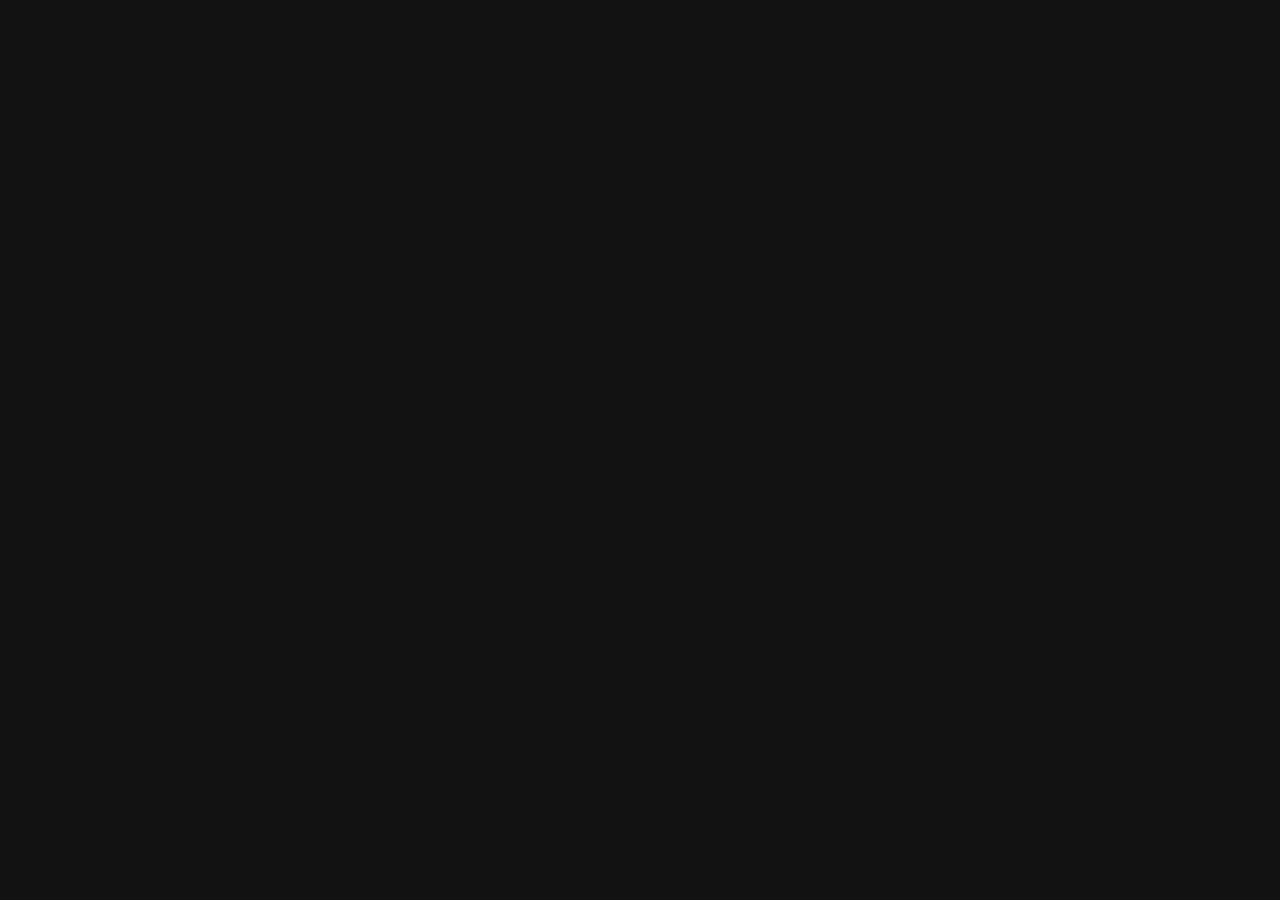
==== commit 18a629a2: "Add files via upload" ====
--- a/index.html
+++ b/index.html
@@ -1,3998 +1,48 @@
 <!doctype html>
-<!-- Hybrid Athlete Tracker & Ducky Coach: single-file build.
-     Generated by tools/build-single.js from the multi-file source. Edit the source files and rebuild;
-     changes made here are lost on the next build. Inside: two style blocks (fonts, then styles), then one
-     script block per module in load order: spec (the 16-week program data), engine, program, session,
-     store, actions, timer, ai, thumbs, views, app. Search for "---- js/" to jump between modules.
-     The web app manifest is a data: URL in the head. At the end of the body, a text block holds the source of
-     the service worker (a browser only accepts one as a separate file: Settings can save it as sw.js). -->
 <html lang="en">
 <head>
 <meta charset="utf-8">
-<meta http-equiv="Content-Security-Policy" content="default-src 'self'; script-src 'sha256-2NkiXN6Bt2tAGpxDJyCtz/4EBYfw19xr6vWsh1vgJEE=' 'sha256-XGov1aw6Xo5lYUKUkgxStpN8A8QOaV1bsezSgMeNNus=' 'sha256-ZPcu42b6CDpdgrnx2OZ356IA6VMVBbD5B2jKukAeCaU=' 'sha256-bqPg519nw9c7rLzMWGhGRFcqqKZEetI/2w7nKePeWFw=' 'sha256-e0XssxvQTJgw3GiXntEUbHUOdsgbC//JTBmfJ/h7k5k=' 'sha256-AjF0P8hctpSXj7OtGHQF/U5soAXvU/WUBpDEDTDUsTw=' 'sha256-WYTY8gL3y17nHiB+7UgS35OBTOHqTY2miG/S0HFopyU=' 'sha256-2jKft6UBEDLuozcF5dHSsWs/pzfp2alN61c3TRrjJiY=' 'sha256-TcFsURq7hMfGNWPDSMP23vG2d6z4J7BDb1VLTZ8aAjo=' 'sha256-vvYoAiY9K7La8bBwpLkT+AiwaeofRbh7XlBD+AKLzxY=' 'sha256-xc40V1mIYn1qTGpO5KEM9pugSVLksEEacKeGmNfy4EE='; style-src 'self' 'unsafe-inline'; img-src 'self' data: blob: https:; font-src data:; connect-src 'self' https://generativelanguage.googleapis.com; manifest-src data:; worker-src 'self'; object-src 'none'; base-uri 'none'; form-action 'none'">
+<meta http-equiv="Content-Security-Policy" content="default-src 'self'; script-src 'self' https://accounts.google.com/gsi/client; style-src 'self' 'unsafe-inline' https://accounts.google.com/gsi/style; frame-src https://accounts.google.com/gsi/; img-src 'self' data: blob: https:; font-src 'self'; connect-src 'self' https://generativelanguage.googleapis.com https://www.googleapis.com https://accounts.google.com/gsi/; manifest-src 'self'; worker-src 'self'; object-src 'none'; base-uri 'none'; form-action 'none'">
 <meta name="viewport" content="width=device-width, initial-scale=1, viewport-fit=cover">
 <title>Hybrid Athlete</title>
-<meta name="description" content="16-week hybrid athlete training log with a rest timer, auto-progressing weights, calendar export and Ducky, an on-demand AI coach.">
+<meta name="description" content="16-week hybrid athlete training log with a rest timer, auto-progressing weights, Zone 2 heart-rate coaching, two-way Google Calendar sync and Ducky, an on-demand AI coach.">
 <meta name="theme-color" content="#0d0f12">
 <meta name="color-scheme" content="dark">
-<link rel="manifest" href="data:application/manifest+json,%7B%22name%22%3A%22Hybrid%20Athlete%20Tracker%22%2C%22short_name%22%3A%22Hybrid%20Athlete%22%2C%22lang%22%3A%22en%22%2C%22description%22%3A%2216-week%20hybrid%20athlete%20training%20log%20with%20a%20rest%20timer%2C%20auto-progressing%20weights%2C%20calendar%20export%20and%20Ducky%2C%20an%20on-demand%20AI%20coach.%22%2C%22display%22%3A%22standalone%22%2C%22orientation%22%3A%22portrait%22%2C%22background_color%22%3A%22%230d0f12%22%2C%22theme_color%22%3A%22%230d0f12%22%2C%22categories%22%3A%5B%22health%22%2C%22fitness%22%2C%22sports%22%5D%2C%22icons%22%3A%5B%7B%22src%22%3A%22data%3Aimage%2Fpng%3Bbase64%2CiVBORw0KGgoAAAANSUhEUgAAAMAAAADACAMAAABlApw1AAAAwFBMVEUuMmDoqSFsVh5HMCZRUVEua84MEBMMEBJ9S82UV%2BrPybzd2c%2BfXzgXIDFAg%2F%2B%2FckCegST%2FskIMDhH%2BxC4AAAAQERLioxj9jkzenRTwtyiVWOn%2B0TA5eO%2BkZzrm49z%2Blk8sJhWXeSIXGSsMDhGRZy1TRRoMDhEMDhHUpylJMiMODhEMDhFrVxz39e6riCTr6OImKClGOhZlZWRDLGeRWDMfOWo9gP5uRCq4kybFnCg6MhcQExMiHBN4YR4NDxENEBJ1yCQBAAAAQHRSTlP%2F%2F%2F%2F%2F%2F%2F9Pjf%2F%2F%2F%2F%2F%2F%2F%2F%2F%2F%2F%2F%2F%2B%2FwD%2B%2F%2F%2F%2F%2F%2F%2F%2F%2F%2F%2F%2F%2F%2F%2F%2F%2F6r%2F%2F1KT%2F%2F8j0v%2F%2F%2F%2F%2F%2F%2F%2F%2F%2F%2F%2F%2F%2F%2F%2F%2F%2F%2FxH%2F%2F3J%2Bp8juTgAAB7VJREFUeNrtnWt32jgQhgfSJttN9yYjiNZNsWsMDnZp6Xa3mEDz%2F%2F%2FV%2BkIIvsuWZGtOOx96CuQc3ofR6DZjCSZNtr5%2Bcnyf9G6%2B7zxdrxvlQe2nj8uVT2hkZABLvtdfLR%2B7AjwuHTKQ9gwFceoYKgHWKzK0%2BBcIslq3BIjlE42sGqEc4EYv%2BSnCDTfAUj%2F5KcKSD8DRUn6C4HAAaPrzVzohD%2FCdaqw%2F7pC%2B1wOstJafIKzqABzt9RcCAbDpzxMAOv05AsDU%2FsviAC76H4LGLvqiM8ASkf6IYFkAIMgsD%2BBQXPrPgQwYG9BlIwKcDeilEQGyHrTQlyYAa4LS1mcAh2LUn8Yx4HVA6gJAGgHnKIgAHglae0wAlhSr%2FngsAKwh%2FBzGgHMQexnMAHELStoQoO2DTv0QTHzMAP4E1gS1rWGJG2AJTxSzfvoEDm4AB3zcAD74uGPAh57TjtJTntBjtjGTP0UFkAqm1t513a1FT5lHPACxVivYeMxIjIW2S6UhQB%2FyaRAapvFipsHsfQqmP0CkMvAu1T8zbCwpCKA8yW6FRfkpwkIGAajWHxiVZoaWOAEobj62adQY2woTwJD6IxMmUAvQqN8w9oIEoFL%2FsVm%2FwagYASjUvzV4bKcpQPTDelwA5lGIQCHAwuQCMJhQZwrK9FuMT79h2noC8DpA0AWgLAJ4HRC5YKwjgFsrOfvS0y%2BI68cwNrYCLzeaZW1ogPo%2BlB2%2BfMn8gRmUzAIHBrBq2k9APn7MtrHw7ddL%2B9ZiqQADhMCWjB%2BiFfJFlLN5zv7g7phUAQQ1ITCO%2FuKQmWiwWc7m8wdOAhhgFPCS%2Bdvm8q15gWDG6QMYYiIdbq1tRn8RYDa%2F1xggajO51yUAswMXAQy3lKkHmHFGwRBBXOKQMoCrQQHcVg5gM%2B08YLUEKOmG6KAAnMuxk41KAL4O2QtF370xW8XwvGMnNNB0uikE5tzjmBYLGuOv%2FFRodn8Ydi7UbiRg429ZezgMPRttu6gnuq0H2rnAyq%2FHhl%2BRtYkCc6HnxhZ3RxQSfTd3ebaGmKXr5m4ciByj2Va%2F7fXLONw06Xf1SnDQbELesg47xQkaiQBn7VFC%2Fmhvdp7nscjq%2Bh%2BvvyRfU9d8%2BtxyF0lC3jR5xgCb9pZmpbUM6SeWa3uFXc%2Ba3me37S3RHfXoG7eSIVV%2F3DGj1SrSpkTKE%2FvAOy3w7FIGWlIKwemCP7cyqlagxcSGFRji%2F%2B1t1l59usfuBeJVK9wxsDNYUmVywRD%2F4%2B6MbvJTBrY4kF5G4ug7vGQ3Ksuw3xmCZrIxFXICtF%2BmvzDYhgQzRy7pI8WUWaHEDNuAmYYc2wgMaNA18y5LfNqO3M7NCNRtt7WyzsVPoHDHs5UTNh0JQFX2ujVB2G1mBPKXKF0Jdp18AG1rsHbqCGz1ANy7tuzSuAmCDgTQeqV%2BYI3ip9Pp3YVFLzkpOowHIHnHjaXapxlL3uBh2PQBUBfGbHoSf3eXc8E0YVCwRwESUy8sUTl9bjQnO7sg%2FpRJdwHI26xK5Jc3Fsamp0%2BZ7G2u1gBh9c8fCRxV%2FsYs9c%2FdVPI%2BEUjqg1ikrqmJpIxTuWNBW4B9tbbmFm6MGgl2qgHcqvbf2DhOjooI6jg91VMJt0oXl%2F6UYKofQOwAzhlDw5%2BGqpuQVTX8TjknPPXOMjeKu9HyuRx%2FC4pdUAtwVD4ObJQCtJ9LtAYYK21CHlW%2FHmAKg7hDxhKkPJYhqxvt8DgHyCmkkTOQdVmSgZwnSxJhzVMJVj%2BVCHvJkZXPqFk0ERWdzHVKGYOsYqaTOpHp9LaHXYnT3kpoVq3HBBY0XfYkuqVZo0Au3R16RkjWwOcl5YhzSRn0sLXY%2BIzhaVU8HZUt6mvld36qEjo%2FJCxzW0Ug5Q2dCzn2niltY0sg5Q0CBU2Lhq3F6Wg04thaND2RlDeIPGwrnuMTz%2FKBUD0QcUNR%2Bbbgo%2FUgWNIUVSF0T5dFaWJLNNMNwlVZxLJZt0R9KCFRL14vlBRLuJuWpR5RmcFiL6NUQkbBU1p2EBfbcFUJxUnm3XFP5BSryKnYej47JTl%2BpIYi%2FojtFu5B4ukqILngzNoG9i49RcW8sGRoCDcL9%2FloGKrj6TZnWTQ%2ByCY4Hu3UFkHgupZFFRzOI7%2Fssq7yWcHxSMoeQSk1JV%2FV5xFVPwGkTqdLWgh%2Fs5HYwH5QD9DPJUY%2FlFj5mwN7gJJXn27fZ%2B3206%2Fwrmiv4e%2Bi%2FXJ1v8jb%2FVfaK8DH95%2FydssN8Obqvmi9A%2BStnQd%2BAgjHgCDAIie%2F%2Fxgo2i38l7d3v7%2BGN8UQePPwtuiBRa8An78U7dVv%2FxYM4MM%2FRYPDQ9Gu%2BtzYovgHMm4TnXT8AFMJ9EfWoj80GP2xzegPzkZ%2FdDn6w%2BPRH9%2BP%2FwIF9FdYoL9EBP81Lugv0kF%2FlRH6y6TwX%2BeF%2FkI1%2FFfaob9UEP%2B1jvgv1kR%2FtSn%2By2XxX%2B%2BL%2FoJl%2FFdc479kHP817zgIsvpzAAji4LL9lwBEfZHWCPSi%2FykHmCyJxgSULCdNADoHQq75VwHo6oSSn78CYDK50Q%2BBkptSqeUAk%2FVKLwRKVutJG4AUgerS9VTKrwGI9ouWDqFDQ8QCnOVjtcoagIRh5RM6EEXyvf6qTn0jQNKWrp8cf4Bcpu87T9frRnn%2FA4mns25N0X9BAAAAAElFTkSuQmCC%22%2C%22sizes%22%3A%22192x192%22%2C%22type%22%3A%22image%2Fpng%22%2C%22purpose%22%3A%22any%22%7D%2C%7B%22src%22%3A%22data%3Aimage%2Fpng%3Bbase64%2CiVBORw0KGgoAAAANSUhEUgAAAgAAAAIACAMAAADDpiTIAAAAwFBMVEVzYB7dqSKKbSIiJUYiHRQMEBEMEBFNTU0NEBKxsKuegSOTV%2BP4nUJ0R7UvXrFkPinKyMS8c0DBbkIMDhH%2BxC4AAADgoBYQERH%2BjkyiZjqVWOk6efDo5d7enRTwuCj%2B0TD%2BlU%2FNpSksJhYMDhFVSBqTeCJnVhz49e%2BKVzQMDhEMDhGmhyQMDhIMDhEzZsjx7uc6Mxd%2BS8RIMiIPExNjY2LvriU9gP9CLGXDwbwfOGcNDRJwRivGdEHDnCe4lSdGOxbhVrsvAAAAQHRSTlP%2F%2F%2F%2F%2F%2FzCY%2F2f%2F%2F%2F%2F%2F%2F%2F%2F%2F%2F%2F%2F%2F%2Fv8A%2F%2F7%2F%2F%2F%2F%2F%2F%2F%2F%2F%2F%2F%2F%2F%2F87%2F%2F%2F%2F%2F%2F2aP%2F0iy%2F%2F%2F%2F%2F%2F8P%2F%2F%2F%2F%2F%2F%2F%2FNP%2F%2F%2F%2F%2F%2FLcVNFgAAFjFJREFUeNrtnQl74kYShgsGPI5nbwnL2V1LlkCa4UrIEGd3SYD%2F%2F6%2B2JcDGBoyO7lZ311fPk2vM4eh7u7qq%2BigaKLf%2BbDaZzIfDoQcraeJhzSeT2ayvXh1S%2BeGrWyG85wV7g7Bl7fWJCRBuVxYCsFyNb%2FbSQ86mKAgMbsarpT0ArMbz4jeHfBIx8Lz5eGUBAMuZGPnQXg0FwhPMliYDsBRDH%2BIrhmA%2BXpoJwPIW6uti4HZpHACrCdTXycBkZRQAYzHvQxetDHjDsSkA9DH423IDfQMAWN1g8LfnBm5WLQMwm2Pwt%2BsG5rMWAYD89iPQAIA%2BnL8pE0G%2FDQAmkN8cBCbaAbiF%2FGYhcKsVgNkQ8puGwHCmDYDlBLGfidHgZKkHAAx%2Fl5wAYfjzdgKE4c%2FbCVQE4BbD33QncKsSgDnkNx%2BBuTIAZsj97agJzNQAMIb8tiAwVgDA8gb620PAzVI6AIj%2B7coGJAOwwvRvWyCwkgkAwj9nQ0FC%2BMc7FCToz5sAgv68CSDoz5sAgv68CSDoz5sAgv68CSDoz5uADwGYQX8XCJjVBWCFh%2BeGrWoCgPqvK1XhWgAssf7nztrgsgYA2P7FYpsYIQHgnQoQEgDeqcAlAPDIXLNqACAA4BIGnAdgAv3dI2BSHgAEAHzCAEIFgHc1gDAB8J4ECBMA70mAMAHwngQIEwDvSeAEgD70d5mA%2FlUAMAHwOjNIWAPivSpEWAPwWK8JECJA3nEgYRegx3qHIGERkPeyICEF5J0KEhwAbxdAWATgvSRAcAC8XcARACvoz4WA1VkAUAPgWAt4BaCPB8PH%2BmcAwE2gnG4SPQMAHovHcUWAsAzIe1GQsA%2BA974AQg7IOxMk5IC8M8E9AEs8Em62fAPALRwANxdw%[base64]%2F4AKAOC6%2Brt%2FJFmW3cXrncWp%2BK9ecPwKAOCk%2BvnfkwWl6zCMosh%2FNfEfYbhJs0XgDAMA4NzYX2TTUMjtnzfx5500S15YAQBuDf5FN76o%2FTEFGycYAABv5Q%2BojPp7BsINWY8AADiWf5HGZdXfW9xN7EYAABzJf%2BdXlL9wA2mOAACwXH8R9k9ryG8%2FAgBgN%2FyD1K9vUUjWzgMAoBi8WcdvZvHIUicAAIRuycZvbmlgJQEE9%2B%2BNfCnWWdg4DRDcf%2BrLMrJwGiC4%2F0gaAP7UvmmAmOu%2FCCXq70dxzzYCiLf%2B5Mu2kWUEEGv9u5HPnQCC%2FrwJIOjPmwCC%2FrwJIOjPmwCC%2FrwJIK75v6%2FUQmsqQsS0%2FheqBcCPbSGAKQDrSDEAUQoADNb%2FTrX%2BwjI7CCCO%2Bo98DRYurCCAOAYAvhaL4QEMBWCjBwA7wgDip3%2Fm67KtBQQQO%2F2DUBsAGwBgIACpr88syAQIJUCF1jG%2FHMQOgKlOACICAJwdgA0ugOAAeLsAggPg7QKYAZBGmgGIMgBgUg0g1u0BjK8F8AKAIu0AmL45iNcUoN8B%2BNEUAPANAS3YHUbYCMp7DiDMAI0cfImX3AEAQxzAVqpn32Tb7ajbsb0UwAmATOIMcJfsPzW7vrq8AADOlYF3Fd7i3vgkLvdiAODQWQDyet7nH37dEdCLbT4jQEgCq1s31%2F%2Fr16%2BfdwRsSySCJQ0A2HAbSNgTnSR%2BFgB8%2FZ4r27t6zGBbtVkBADD5NEhR20u%2BvgBwvcLc%2BccfZezb798D7QgQFoLq7PQLiingh71r712JLsKnsvbHN93XDhN2A1e2RdFX5PMPnw9Tu7e%2BAsBDWXt6ehD3z%2Bt0AoQkoM52%2F1289hK6xbIAKBj4XacTIJSBagJwbNdml6eHpyoE%2FKgxbwQA1YPA7jsArteYKwEgEPhDHwEAoM6pz3cAXF1lrAiATgIIheBaC7zHdrUU6P%2BpIgAPTz8CANkASFwLDnteJQcgosCKADyISDAAAHJvhZF79L%2F3qv%2F11z9XB%2BBB07XT8AD1CNge2kv3SuhfA4CHp28AwGAAxILQqCc%2BVXQZjRQBIFwAADAYgMgXTcXLdhmtAYCuKAAA6LBaAPwIAHgD8JDoIABZgKkAPDwBAGc8QFgLgG8AwNa7gRpXAgGA2ZvCq9oTAAAAAIA1AA8AwPkWAZJ2BL0C8FcAIBOAXmhXEoA0UPam0I1lZYA%2FBQDAui4R1mWBnADILEsCvgMABy6IqZ0E5NsCPQDgRBpQKwnQ5ABwP4ChIcDTHx42hbpSCnqqsx8owaZQW5tFnR4NfTB1OxC3a%2BLWtlQBdO0I5QYARVbMAE8a9ecFQGJFDvD08B2ngx2aAyrOAE9Pf0883A%2FgUDGw0sHwp6fud71XhDBrGRO3kAOUt4fdDTG4IsahjiF%2B96%2B%2Fl7XvveLaEQ%2BXRDlUDo4r%2FoYB7gl0ywVkpe%2BIbOeeSHYAaHYBMVrH8nYBGTqHsi4GxegebmDfGB%2FdYhgDICxGwzDOAATeSFsNKAEArHcGZRbozxKAQEsqGG1s0J9jDKBpf3DcAwCsM4GRFfqzBCAPA1SXgyKyQ3%2BuACSqc8FpYIf%2BPAFQXxCMPQ8AMN4cFC5s0Z8rAGoJsEh%2FtgCoJMAm%2FfkCoI4Aq%2FRnDIAqAuzSn9XBkNMdWBl7%2FTkA8NGGu1FHdv5nmf4uA7CX%2FUWPoNcLkqywNF7HhW1i2TsALNPfVQCOR3yyXWzTu3Qa5hYVpir%2Bp8A2%2Fd0D4NXbB%2Fl4F2M9X%2FxVqfqLdUZeYJv%2BbgHwOu7FmE%2FjfLxr3AC46Vk3%2FF0C4CB%2BsBWjPs7HvNYDAFGYeTbq7wYAh4GfjMRM77dyC8Q0sdD9awNA6aPZq98bdcVsH7VzD1Q8snP46wEgF0jVubfd5wbbdNPSyC%2FkzwJLh78mD0BZ4KlgYPeBSbaJ%2FRZ7AeTy2zr8tQBQ3NM9HclmYDf0F91p2KL4Qn7y1Pk3V6YAsQ878kOZDBSfkvdt9VtVv6j9byhp5WC%2FRVPA4VC2LAaK9yepAervm8huKLCWAdJ7LF8CA8Xgz1r2%2FCdVgOL%2FK0AhqMRZjEYMFG9apB2T1N8zEHcTG6MBauOWzroM7Ab%2F2jdP%2Fp0b2IzsmwlI32mcN7LVYCB%2FadKNzVT%2FsB5Ats0E5LVEQFUGCvnT0Gj5CzdAiVUIaATgzC2NpRnIXzDa%2BFZYOF1YhAB5rRJQjgGb5N8tDdmDAHltE3CVAevktwoBMuNE3gcMFHO%2Fb5tFPtmxREDG3M9zngE7Qr%2BzCHTIhkVCMumGphMG8k29ZKX8u9qQBdsEyLA7ut4wIP5arG2Vf7dNPDEdATLvrtYjBgLy7TZRFjB8pzgZeT3LnoFRJ%2FJtt2htthNoAYBy9%2FSF0yz13TAymQBq456%2BTslMyhGLpgafGKBW7ukLfV4WmntmiHg18m7NCXRNnQbI4bs6zVooNjQbIFZdXFutCpl5dzh5IMDn3D6CWHTuMIeAAAAcFYS4hYImVgRaBKCFPq7tVwSMI4A8EKCxHmAeAeR%2B6w74AFMviNDYv8koAgAAawIMywbJAwGsCSBu7bxNsK1BBJD77XvMs9igdYH2AWBIQGRQRxlq%2F9J2b6OJgOKu2PD%2B2HZ%2FpB%2BBLgDQuTtAqP6cy%2F143vIfPd9r5SAyJhAkz20CihG%2Fk%2Fnx%2FpI93h9A0EZBx5QwgBzu5foi%2Fn050wpBCgDUVgOE%2BhW0f0eBDgYM2R%2Fi5hQQFkLe17XivaoZWMMDKCoGFWP%2FvqGp9wOGdBd2LguQof6BAbVuIMYUIN8ByJP%2FwECocn9QAACkOoBr8nceHzvnywCtIBBjCjh7e5gK%2BY%2Bkfj6ykx%2FqRcCEapABU0CsVv69updLvvv68GUKlCEwBQDSagDn5T9UdsJyKwX3l7JH8Yeu1gLaB%2BBOzvC%2FkMyHtYqH56rFKpxAxh6A0mfFKw7%2FWuofQXDKgBICNgBAwjLA6fBvnsGfYaCjYBoI218Sah2ArnT9JcVsp1GlAgJGAGAqWX%2BJFdzcDaidBqIucwCanw0JlUr03gs8PkomYM0egIZlwPCdPs%2FSZ%2Bn3CISOFQPbBiCLGjpp5ana2zlGdhywaNsFWA3AG23UVWyfHzvKCEi4A5A2y%2F916P8etGenSkFtAxA3GplKU7SLBEgkLbrjDsBaTgD4qHoD1xEBMlmLUgAgRRP1mziPv%2B0ZABgAQPioyf%2BfEtAJAUD7ALwKokX%2F4zhA3hcCgLUEB9DRc5znOOYAAAYB8KjrONe9%2FK8EALUvDH1Ro3Pv67rjS8EcMEIl0BoHcASdPABQCvYtAkDBl7IHoBdaMwOoAADLwXW3BCrwxm186wY7gmreENQ2AM%2BuHBBtHYDMZwyAARfG2borWLoUrXwrdgXXPhnWkgfoyP3WKU4G1T0cHjqRBeBkkHgAW751gBBnA3MCNs22g2qcAyTPO1GK08H1q8H3%2Bl2A9LWALQCoXwsKH7W7ANnMbXBFTIMVwVDrhjBnHYARANRzAa%2FjsXMf6t0P4pADMOOewMYuQO%2BewI5DDsAMAOoVg%2B61EiB9D%2FIUV8U2rQXoJED6d4U9ANB0TTDUdDLs3ckgOXtQCbeFN78mQNvZwEfph5DWnoeGEW8ui4uaEqBsGlByPjxBxxAp94W%2B00aFE3hWof8IPYPkZALh8dF9FVd6vruCSNIiwBRt46QR8E4guQicXBAj5dONaiBtCgD174x9f5OXPAROLoqT5P%2FDBJ1DFRIgqdHDmasiXdTfIADqHxMKT5Rq2u8lfD5z%2B6ysM6gLdA%2BXvUf8zF3RDRjY9RtTdVdwREbpbxgAEgl4uTA6rKT98%2Fkb46XdF2%2Ba%2FkYB0KSTdHi%2BMWj5VpAftQuQV2EwTn%2BzAGjUS%2Fxiw5h9J5Dn%2B%2BfTTtH7dtLPH7YYlXcBqXn6GwZA%2FngyNS2jzreIKtE5SmLzuHBrnP6mAeAFTXrIlGoaV75jmGT5Dcv%2FDAWgYRehHIGOzLaBEguLHRP1NxCA%2FArxOGq3cexLTVGe%2FNE0MFF%2FEwHI1wWmkot47feNTT0j9TcSgPxJUdSwf3SDuUBF8%2FBRHt0AgAqh4DZu3EM8bxX7WEd86YvK68TM4W8sALtpIJLQSL4I%2BjtltW%2FQbO7j7N9Y%2FY0FoKgISGn%2BFT5faw%2F88sPnUMWWonhrsP7mApBPA8lGVgZe1HnvH8%2FbfdUlg2rRX2Dq9G84AMWw2caRRC2Kwu9x9%2FAwDBVKn3t%2FMfsbPPwNByAfOUHq22zkGT38TQegGDzJJrJV%2FmnP8OFvPgDF%2BBnFVsq%2F2Zovv%2FkA7J5hFtrmBaIi9jdffwsA2M0DqVUIRB0KrJDfDgBsQ6CQ37NCflsAKEZTktoRC8SF%2FJbobwsAuycaGB8ORkXoZ4%2F8FgFwQODON3cmiMK0CP3skd8qAPYZwSKNDUUg7iZWDX4LAdi7gWxjoBu4GwX2yW8fAPtnvOjGZs38WeLZKL%2BNAOwnWRENdIzwA5Efp1tL1bcUgMPTFgyELTNQqB%2FYFvg5AMArAxS3xUAkPD%2BNAnsHv%2BUAvAy7RXcatjD0O1NKPMvVtxyAVwaSURrrmw0iP1wfhr7d6tsPwFsI1uohEOJv0m3iuaG%2BGwDstCgGZJJlm04xOyuZ8v14mhUj%2F%2FCFAMA8R%2BAFiyxNQ7m%2BQIz7OE1HC8fEdwuAN9rkvuAujv2G3qB48zpOxbgPPPfEdw%2BAg0Z7kYLFIrsT4WHuDyqBkL9avGuTj%2FrF6ecCADsoCF7%2BvZcJ26zX6%2FhV4fd2WNERL5qKV49e5Q4c1d5lAC4pJ3xCbsIvnNho96OP3w8A7OWgpJhBpVcDAHtZuGAeMyMPxtoAAACAAQAYAIABABgAgAEAGACAAQAYAIABABgAgAEAGACAAQAYAPA0nfirc28EzI22cT%2F87b%2FV7W897y8%2F1bGe9%2Bcvv1S3Lz3v9291rIeuYVcB%2BPpzdfv62fvpt39Vt98%2Beb98%2BWcN%2B%2BR9%2B7GOJQDgKgA%2F%2F7u6%2FSwA%2BFcd%2B%2BT9%2BZ8AwDAPoBeAXwAAAAAAAAAAAAAAAAAAAAAAAAAAAAAAAAAAAAAAAAAAAAAAAABgxWLQX7QvBnUry98FANcB%2BO%2FXOlYsB%2F9W1fLl4C91loO%2FCAC68ABKAPj8ax3reZ8%2B%2Fa%2B6fRLv%2B08d63m973UswI4ghc2EYG7sCaxlNd%[base64]%2BdcAdAAgC%2BIYABQAIAviGAAUAgyEeBkcbDg4AoBLAtQqwB2AGADgCMHsBAIkg1yRwDwASQa5J4AEAJIJMk8ADAFgS9jguBR8BgDmA6QxwAOAWAHAD4PYNAMgDeOYALwCgFsSyCnQEANYDGK4DHAOAnYHsdgO%[base64]%2BI%2FBEA2CHoubgLsDwASAXcTgCuA4BUwOkEoAQAIMB1%2Fa8BAAIc1%2F8qACDAbf2vAwACnNa%2FBAAgwGX9ywAAAhzWvxQAIMBd%2FcsBMJihKmxf%2FXc2kAeAqAqDAMv0Xw1kAoAzg7afAWwMwBI3idp0E%2BhSOgAIBV0L%2FyoDgFDQrfCvOgDYJmb59q%2FmAIjmUkDAbPkPzaAUATCYIRswO%2FqfDdQCMFhO4ATMHf6T5UA1AHACDg3%2FegDACTgz%2FGsCACfgyvCvDYBIB1ATMCv3v60pZF0AxB0CQMAc%2BSe1ZawPwKB%2FAwTMkP%2BmP2gDABEKzBENth%2F7zWdNNGwEABCwXf7GAIitIpgI2nT%2Bq6b6NQZAxAIiHAQDLQx%2Bb9Jvrp4EAPKtAkO4Ad2DfziWIp0cAMRMADegd%2FCvJAknCwBRIL6dgwE96s9vl9JkkwdAzsAYDKhXf7yUqZlUAHIGZjdDQKBK%2FOHNbClZMNkAFPGAcATi1wUFErUXD3M%2BXikQSwUAuSNYjYUnyH9xYNBUevEEhzfj1VKNUooA2LuC28l8jwFQqCr7Xvr55HalUiOlAOwLRbPZRIAwHELYsiYe1nwymc366tX5PwHSkbAUtLFRAAAAAElFTkSuQmCC%22%2C%22sizes%22%3A%22512x512%22%2C%22type%22%3A%22image%2Fpng%22%2C%22purpose%22%3A%22any%22%7D%2C%7B%22src%22%3A%22data%3Aimage%2Fpng%3Bbase64%2CiVBORw0KGgoAAAANSUhEUgAAAgAAAAIACAMAAADDpiTIAAAAwFBMVEXfnxUuWrBoSCmYcx1ELhubW%2FCbgCSqqKX1mkPc2tU0NTYqK1Y4cdlYVU1Ahf%2B4c0AiQHJLMHB6S8AMDhH%2BxC7goRYQERL%2BjkyVWOmjZjo6efDo5d7enhTxuCf%2B0TD%2Bk00rJxbSqClqWR349u9URxpONSO4lSaRdiKoiSQhGxZqa2qRXDUgPW49gf1HLmyGUNDPzcju6%2BM0bNQ6MxdGOxeNaSnMdkIPFCzzrSx9ZyDFnCh3Yx%2FcsitaWFNyRrN7e3hsVg3FAAAAQHRSTlP%2F%2F%2F%2F%2F%2F%2F%2F%2F%2F%2F%2F%2F%2F%2F%2F%2F%2F%2F%2F%2F%2F%2F%2F%2F%2Fv%2F%2F%2F%2F%2F%2F%2F%2F%2F%2F%2F%2F%2F%2F%2F%2F%2F%2F%2F%2F%2F%2F%2F%2F%2F%2F%2F%2F%2F%2F%2F%2F%2F%2F%2F%2F%2F%2F%2F%2F%2F%2F%2F%2F%2F%2F%2F%2F%2F%2F%2F%2F%2F%2F%2F%2F%2F%2FTO92hQAADo1JREFUeNrtnela40YaRiuQXrLPjGQRJi4hGbUsd08myVjuxkAm939XkbyADcaUpZJUyzk%[base64]%2FNynIyXZOV5eaLLjqAAHvp139NskWRyjAM4zXVn2Ra3GWRkw4gwH7880UuwzrzJ1RfksVd8mAJArgYf7JID4W%2FY0E%2BSRxTAAEe4s%2BKo%2BlvHJDTuVMKIMA2%2Flwh%2FnUzUNQKIIBD%2BQdBmYenUCTOKIAA1eOfTMPTiOUycsQAweMfZDIOTyVO526MBIT3%2BUfT0%2BNfMXGiGxC%2B55%2BkDfMP48KFbkB4nn8WNidOE%2FsNEH4P%2F5ZhOzLrDfBagGARh74bIMjfbwME%2BfttgCB%2Fvw0Q%2Fo7%2FNeUfhlbPBYSv%2Bc9DbaQ2rwcIX9f%2FUn0CxAUCWCdAEYcaDZjYa4DwM%2F%2BJzvwrSmsNEH5uAEi9%2BdfDAASwSIBcc%2F5hvLC1CRDsAGlB2joXFMwA%2FJ4JCEaAmpjbaYCPXUDaRf5hgQBeNwC2NgEeCnDbTf7xFAGsyL8MO8LOiYBgEVhbE3CHADbMAWVXLUB4iwCuLwKtqwU4dTDAOwGKNiv%2B5%2BfnqWN9gKAHUI5%2FXSMke1mBHAEcngPklT1J%2FS5BlLs0DxCcBFXe8J29%2B%2BPjqlxY2vB8qIkVhgRDANWzv8G76%2Bvrs7oNeKkZiZevtgDGKSDYB1BsAKKVAD8cbQJuPh%2Fl09nMOAWEZ0eBms7%2Fzusf%2Fv36r3XFyPMXOhJ59QoXl6bVFhGMAVUF2AwCjwkQXl0cp3Lg0qxD5J4JcBe3EKBW4FUBXlPg4ur91yYZ4JkAy%2BaTgF1eHEkoCFB9xweDDPBMgGnc4uD3Q%2BnwlzuS9woCVN9i0HqBZwI0PwyU7gjw8m%[base64]%2FaDtc4CzdkQFrwZNsAY0JwGgDeDhhgCmLMQ7OG7gbkJOwEfOBHkXIEY9R7gyqDjIB4KkHTZA9iXv4cVQvJBe4Crq88J7wUM2wd0uRHwKp%2FPIt4McrJMoEoPcPnpQ2TadaMelonrai1oEs2OE23uKkYAx2rFb18cULipkvoA7h4KyILoNQIqhLjbBKRUC7eoCeimAUAAa0i5LsDvK2My6gR7fmuY5qmgxffGCe6N9PvmSMHNsX7fHevt3cE6t4XnXB1r5TBA03JAnHF7uJXDgDz2%2BaoY3wWoQ9NiQJ0%2FAvhrgO35%2B7kQtN2bad8LWJ%2B%2FRwIc3JMrfM%2FfBwGexh4lSTJLJjXZpN2C0CQILM%2FfcQF2k0%2BS8m6yzPMilRXhqvFv1QPE96X1z7%2FDAjxmH82z5fQ2VSnydVL%2BeWT94%2B%2BqANvwo%2Bqhf5vKOnn9BwDuAhfyN0WASH%2F42aRYZd%2FNCdB87kDzb1QLoOXj3IQ%2Fyxa5DLt7Byy%2Bn7jx%2BJsjQKLhzOz656P5Xafh1%2FHfRY48%2FqYIUJ3TLCYtHVj95CybpmHHhcDSSeBO%2FKa0AFFwFsu8uQPrZz8rZNfp1wJM1zeI0gXo359v6ED97av0%2ByEO79%2FOnVFAGPTSZj1mP9mB1Tcm0zTskzhM7xIz3%2FSxdxYQFPHmwz3BgdXDf5b30PI%2Fd6DIXGgGDBLgcWdG1YH6XyfLtP%2F0H%2F4vo4DdQI0GpPuf7isO1P9mPpUDxb%2F%2Bv9z0BAjQxUt7x8cDq%2FiLcMj416JO7VZAmPXa5pNKri87sI7fBDYKIEBHd%2Fse7AuqP86mgz%2F9j5pO7F0aFBZU8HnaDtR%2FW0pT4n%2FcHIgQoLMaTrsOVJ9zloamUW0PWtkPCGve29w6UC%2F7hCaytPKAiLDpYqf1eGBiVOu%2FOyfMLGwEhGXH9WOZhuYytc8AYWINH5MzfmWr0Lr3REWAAdqLhSGAwRWdO2dhVzcg%2FLzerdMJoVWzARFggO7ZgFUGCFNf3V3GIUNBj18MqRaELO4FpD0GGCvAwwkhDPDz1bCou8L%2BvRhgS%2BVIEWCA13MBYXINl5kMLZ4L2LEeIIyu4lNa3ATECwQwdTlAPtCpAVbUDxQeFfSsAh%2BtGD%2Bw%2FuebjkywYSAo%2FLjcYRW92I99z4Xqj%2FotyBHAhIse6%2FDrjMXoGGsL9EpgQxV54XhZ7036IyXEWgKvVgOMF%2BC2XfrK4e%2B0BPocsKCOsHD3cpfVsz9qQvVj0pdxoHC1AZBH0n%2BcBYiOFTC%2FCXB0HeBg%2FM%2BmAPXXNl8%2BMB7Qo4DpTYDhAjTbEXwe%2Fzbjeu1nb6S%2FXg966Py1twLxHQL0fsenHI0PjOvkawPGm2cS6FAgpQvQ%2Fp7YK4yehqg8u68leLJO1N6A0uwmwGwBipaPf4MpnXzSf4xvWvYBSwTo80CA3EmvaQsuR3sSjZxeDxZurQLKsZ4OfLcdadkNSLNPhginJoGPsbWexUkx1tQGzBGgrxt%2B5Vjj4G2nEWhlgOE7Qi4JIHU9s88UaPP7EKC5AWnDDmCsaSVfavmNBQL0I8A2rbHGDd3HbsDVaYA7Ajx2ADoPdTxahQCGC%2FAQld6TXe1%2FLQL0IoAc6xz%2F6fy9CNCLADfroITm%2FDX8YgaBvUwDN031WPvRXtlyIsA0sBcBHoaA%2Bk%2F4b9W6QQCDd4M3Aoy19wDtfzVLwX1sBsmxls3bI31AUwHkDAF62A6WXQ0BWgvAdnAvB0KMFcD0l4RdORJm7hiAI2G9FIw0VgAOhfbTB8jRqKs%2BoNUKg%2BlHAt15MWTUVRMg220G8GJIO257yqkjs%2BKCV8N6agLkqOPNIMnLoYOQnrhpo9mAbf7C0QbA%2FPoAZZ9nN15sVxo2ABSI6PP9UDnW3gvIdlIZ%2F2aoFQKoV4vcOcQrtbb%2FTX9hSpm4QaaCmgzYfTFAOrgPaIkAJx0LGGl8M%2BRm3DJ%2FG2qE2SFAlDd5aNspsP9yYNjsDjlKxfY%2BDNjLrbEC%2B6%2BIN3z%2BU4pFD1Ip5El5gAaVH%2Feri40b9v8p5eIHek%2F4Zrf018nVP5%2FWlmvcinBhxHDHA5%2FXiFGT4HlV0XHjJYWSK2MGLBf0tEjYuiDgkerw8lCJqDZTiZJLowY14ECZwPFOpbh9Ri%2BUCmwe%2F33JtXFD14w7XChUjA9zqFZo4%2FjjlIsjOzLgXlet2E6LBd9ydWx3K0JxD9Wix63ir6oDc3l0ZwacfKHsKbcF6KkWP7Erf6sEqD%2FZM9nwvhDl8FvtIaRlfecpAnR4oewsjxtfGnOkOvwq%2FLaXR8VvI7sef%2BsEWDUCdy2uDHt5EtD%2BDrlYZoF1%2BVsnQN0IJEXY7sbAnWdf4%2FWB05ltzb%2BVAqwessl9aBpV72%2Ff42%2BnAPVzFk1Dky6Xj%2BUysPHxt1SA1aOWvDUn%2FnAxs%2FPxt1aA1dNW5oYIUMytjd9aAdYKZPngHUG8jt%2Fa%2FO0VYNMKDDsWiOXU7vitFmD9ySfT%2B8EUSBeJ5fFbLsD6048mt4O0%2Ffkksj5%2B6wXYJFAWsuf876dJ4ED8DgiwSSHqc0AoiyxyIn03BNg6kEzyftKfOPLwOyRAncfKgazqC%2BIO%2B%2F10miUP%2FzUEMNGBqJymYQcSxKG8XZaRW%2Bm7JcBjNkmmV4I6%2FPWj71j6zgmwk1CSLfL23UFch18sH8KPXPu43BNgV4KozBbFvWzUGMTVz8i0yn4eORu%2BswLsJRYl5WRapOkq1Fgh%2BPp70nQ6zcrtb3A1fKcF2CYXbf84n2eL5TS9vU23Qe%2ByXtq9TW8Xi2U5nz%2F%2BmMvhOy%2FAY4a7IUZJxXyyz7z%2BYnRYHgRwx4NXUlX5HgRwR4Vn%2BPdh%2BCgAIAAgACAAIAAgAAIAAgACAAIAAgQ2LuA%2BW9Ad%2BlspEtXJ%2B8AW%2FVoE0B%2FUtx9V%2BTb6jyL%2F%2BC747p%2F%2FVSSafVAloVCkfgHeXavyw5cff1Xjx6%2BCf735WYk3b76UP12q8dMHBNAvwF%2FX3%2FyixPWfX%2F6tylfB%2F39W5cvXlwul%2FBeXCNCJAL8MLsAlAiAAAiAAAiAAAiAAAiAAAiAAAiAAAngjAAtBgwrwhxonCPBrJcAbZQHKS1UQoAMBPn7zuxrf%2FPnl%2B%2F%[base64]%22%2C%22sizes%22%3A%22512x512%22%2C%22type%22%3A%22image%2Fpng%22%2C%22purpose%22%3A%22maskable%22%7D%5D%7D">
-<link rel="icon" type="image/png" href="[data-uri]">
-<link rel="apple-touch-icon" href="[data-uri]">
+<link rel="manifest" href="manifest.webmanifest">
+<link rel="icon" type="image/png" href="icons/icon-192.png">
+<link rel="apple-touch-icon" href="icons/apple-touch-icon.png">
 <meta name="apple-mobile-web-app-capable" content="yes">
 <meta name="mobile-web-app-capable" content="yes">
 <meta name="apple-mobile-web-app-title" content="Hybrid Athlete">
 <meta name="apple-mobile-web-app-status-bar-style" content="black-translucent">
-<style>
-/* Big Shoulders font, embedded below. Licence:
-
-Copyright 2019 The Big Shoulders Project Authors (https://github.com/xotypeco/big_shoulders)
-
-This Font Software is licensed under the SIL Open Font License, Version 1.1.
-This license is copied below, and is also available with a FAQ at:
-https://openfontlicense.org
-
-
------------------------------------------------------------
-SIL OPEN FONT LICENSE Version 1.1 - 26 February 2007
------------------------------------------------------------
-
-PREAMBLE
-The goals of the Open Font License (OFL) are to stimulate worldwide
-development of collaborative font projects, to support the font creation
-efforts of academic and linguistic communities, and to provide a free and
-open framework in which fonts may be shared and improved in partnership
-with others.
-
-The OFL allows the licensed fonts to be used, studied, modified and
-redistributed freely as long as they are not sold by themselves. The
-fonts, including any derivative works, can be bundled, embedded, 
-redistributed and/or sold with any software provided that any reserved
-names are not used by derivative works. The fonts and derivatives,
-however, cannot be released under any other type of license. The
-requirement for fonts to remain under this license does not apply
-to any document created using the fonts or their derivatives.
-
-DEFINITIONS
-"Font Software" refers to the set of files released by the Copyright
-Holder(s) under this license and clearly marked as such. This may
-include source files, build scripts and documentation.
-
-"Reserved Font Name" refers to any names specified as such after the
-copyright statement(s).
-
-"Original Version" refers to the collection of Font Software components as
-distributed by the Copyright Holder(s).
-
-"Modified Version" refers to any derivative made by adding to, deleting,
-or substituting -- in part or in whole -- any of the components of the
-Original Version, by changing formats or by porting the Font Software to a
-new environment.
-
-"Author" refers to any designer, engineer, programmer, technical
-writer or other person who contributed to the Font Software.
-
-PERMISSION & CONDITIONS
-Permission is hereby granted, free of charge, to any person obtaining
-a copy of the Font Software, to use, study, copy, merge, embed, modify,
-redistribute, and sell modified and unmodified copies of the Font
-Software, subject to the following conditions:
-
-1) Neither the Font Software nor any of its individual components,
-in Original or Modified Versions, may be sold by itself.
-
-2) Original or Modified Versions of the Font Software may be bundled,
-redistributed and/or sold with any software, provided that each copy
-contains the above copyright notice and this license. These can be
-included either as stand-alone text files, human-readable headers or
-in the appropriate machine-readable metadata fields within text or
-binary files as long as those fields can be easily viewed by the user.
-
-3) No Modified Version of the Font Software may use the Reserved Font
-Name(s) unless explicit written permission is granted by the corresponding
-Copyright Holder. This restriction only applies to the primary font name as
-presented to the users.
-
-4) The name(s) of the Copyright Holder(s) or the Author(s) of the Font
-Software shall not be used to promote, endorse or advertise any
-Modified Version, except to acknowledge the contribution(s) of the
-Copyright Holder(s) and the Author(s) or with their explicit written
-permission.
-
-5) The Font Software, modified or unmodified, in part or in whole,
-must be distributed entirely under this license, and must not be
-distributed under any other license. The requirement for fonts to
-remain under this license does not apply to any document created
-using the Font Software.
-
-TERMINATION
-This license becomes null and void if any of the above conditions are
-not met.
-
-DISCLAIMER
-THE FONT SOFTWARE IS PROVIDED "AS IS", WITHOUT WARRANTY OF ANY KIND,
-EXPRESS OR IMPLIED, INCLUDING BUT NOT LIMITED TO ANY WARRANTIES OF
-MERCHANTABILITY, FITNESS FOR A PARTICULAR PURPOSE AND NONINFRINGEMENT
-OF COPYRIGHT, PATENT, TRADEMARK, OR OTHER RIGHT. IN NO EVENT SHALL THE
-COPYRIGHT HOLDER BE LIABLE FOR ANY CLAIM, DAMAGES OR OTHER LIABILITY,
-INCLUDING ANY GENERAL, SPECIAL, INDIRECT, INCIDENTAL, OR CONSEQUENTIAL
-DAMAGES, WHETHER IN AN ACTION OF CONTRACT, TORT OR OTHERWISE, ARISING
-FROM, OUT OF THE USE OR INABILITY TO USE THE FONT SOFTWARE OR FROM
-OTHER DEALINGS IN THE FONT SOFTWARE.
-*/
-/* Big Shoulders (Bold), SIL Open Font Licence 1.1, see fonts/OFL-BigShoulders.txt.
-   Used for the numerals and headings. Body text uses the device's own UI font. */
-@font-face {
-  font-family: "Big Shoulders"; font-weight: 600 800; font-style: normal; font-display: swap;
-  src: url("[data-uri]") format("woff");
-}
-</style>
-<style>
-/* Hybrid Athlete Tracker & Ducky Coach
-   Visual idea: a training-room scoreboard. Dark mat, chalk text, duck-yellow for the thing you act on.
-   The four blocks wear BJJ belt colours; day types have their own colour; the rest timer is the loud element. */
-
-:root {
-  --mat: #0d0f12;
-  --canvas: #14181e;
-  --tape: #1d222a;
-  --raise: #262c36;
-  --line: #2a303b;
-  --chalk: #ece7dc;
-  --dust: #8d93a0;
-  --dim: #7a8291;
-  --duck: #ffc42e;
-  --duck-ink: #1a1300;
-  --done: #3ddc97;
-  --done-rgb: 61, 220, 151;
-  --warn: #ff9a4d;
-  --bad: #ff6b6b;
-
-  --b-white: #e9e6df;
-  --b-blue: #3a79f0;
-  --b-purple: #9558e8;
-  --b-brown: #a2663a;
-
-  --f-num: "Big Shoulders", "Roboto Condensed", "sans-serif-condensed", "Arial Narrow", "Avenir Next Condensed", system-ui, sans-serif;
-  --f-ui: system-ui, -apple-system, "Segoe UI", Roboto, "Helvetica Neue", sans-serif;
-
-  --safe-b: env(safe-area-inset-bottom, 0px);
-  --nav-h: 62px;
-}
-
-*, *::before, *::after { box-sizing: border-box; }
-html { -webkit-text-size-adjust: 100%; color-scheme: dark; }
-body {
-  margin: 0; background: var(--mat); color: var(--chalk);
-  font: 400 16px/1.45 var(--f-ui); -webkit-font-smoothing: antialiased;
-  -webkit-tap-highlight-color: transparent; overscroll-behavior-y: none;
-}
-[hidden] { display: none !important; }
-h1, h2, h3, h4, p, ul, ol { margin: 0; padding: 0; }
-ul, ol { list-style: none; }
-button, input, select, textarea { font: inherit; color: inherit; }
-button { cursor: pointer; background: none; border: 0; padding: 0; }
-a { color: var(--duck); }
-b, strong { font-weight: 600; }
-small { font-size: 13px; }
-:focus-visible { outline: 2px solid var(--duck); outline-offset: 2px; border-radius: 6px; }
-.dg, .cl { display: inline-block; text-align: center; }
-.dg { width: .54em; }
-.cl { width: .26em; }
-.muted { color: var(--dust); }
-.dim { color: var(--dim); }
-.ico { width: 20px; height: 20px; flex: none; }
-
-/* ------------------------------------------------------------------ shell */
-#app { max-width: 560px; margin: 0 auto; padding: 0 16px; }
-#view { padding: 14px 0 calc(var(--nav-h) + var(--safe-b) + 40px); min-height: 100vh; }
-#nav {
-  position: fixed; left: 0; right: 0; bottom: 0; z-index: 20; display: flex; justify-content: center;
-  padding-bottom: var(--safe-b); background: rgba(13, 15, 18, .94); border-top: 1px solid var(--line);
-  -webkit-backdrop-filter: blur(14px); backdrop-filter: blur(14px);
-}
-#nav .navin { display: flex; width: 100%; max-width: 560px; }
-.nav-btn {
-  flex: 1; height: var(--nav-h); display: flex; flex-direction: column; align-items: center; justify-content: center; gap: 3px;
-  color: var(--dim); font-size: 11.5px; font-weight: 500; position: relative;
-}
-.nav-btn.on { color: var(--duck); }
-.nav-btn.on::before { content: ""; position: absolute; top: 0; width: 28px; height: 3px; border-radius: 0 0 3px 3px; background: var(--duck); }
-.nav-btn .ico { width: 24px; height: 24px; }
-.pill {
-  position: fixed; z-index: 19; left: 50%; transform: translateX(-50%); bottom: calc(var(--nav-h) + var(--safe-b) + 12px);
-  display: flex; align-items: center; gap: 10px; padding: 10px 16px 10px 12px; border-radius: 999px;
-  background: var(--duck); color: var(--duck-ink); font-weight: 600; box-shadow: 0 6px 24px rgba(0, 0, 0, .5);
-}
-.pill { width: max-content; max-width: calc(100vw - 32px); white-space: nowrap; }      /* left:50% would otherwise cap the width at half the screen */
-.pill span { min-width: 0; overflow: hidden; text-overflow: ellipsis; }
-.pill b { flex: none; font: 700 18px var(--f-num); font-variant-numeric: tabular-nums; }
-#toast {
-  position: fixed; z-index: 80; left: 50%; bottom: calc(var(--nav-h) + var(--safe-b) + 20px); transform: translate(-50%, 20px);
-  background: var(--chalk); color: var(--mat); padding: 10px 16px; border-radius: 12px; font-weight: 500; opacity: 0;
-  pointer-events: none; transition: opacity .2s, transform .2s; max-width: calc(100% - 32px); text-align: center;
-}
-#toast.on { opacity: 1; transform: translate(-50%, 0); }
-.in-workout #toast { top: calc(env(safe-area-inset-top, 0px) + 70px); bottom: auto; transform: translate(-50%, -12px); }
-.in-workout #toast.on { transform: translate(-50%, 0); }
-
-/* ---------------------------------------------------------------- controls */
-.btn {
-  display: inline-flex; align-items: center; justify-content: center; gap: 8px; min-height: 48px; padding: 0 20px;
-  border-radius: 12px; font-weight: 600; font-size: 16px; text-decoration: none; transition: transform .08s, background .15s;
-}
-.btn:active { transform: scale(.98); }
-.btn-primary { background: var(--duck); color: var(--duck-ink); }
-.btn-ghost { background: var(--tape); color: var(--chalk); border: 1px solid var(--line); }
-.btn-quiet { color: var(--dust); }
-.btn-danger { background: var(--bad); color: #1d0505; }
-.btn-block { display: flex; width: 100%; }
-.btn-sm { min-height: 38px; padding: 0 14px; font-size: 14.5px; border-radius: 10px; }
-.btn .ico { width: 18px; height: 18px; }
-.btn-row { display: flex; gap: 10px; flex-wrap: wrap; margin-top: 12px; }
-.btn-row .btn { flex: 1 1 auto; }
-.file { position: relative; overflow: hidden; }
-.file input { position: absolute; inset: 0; opacity: 0; cursor: pointer; width: 100%; }
-.link { color: var(--duck); font-weight: 500; text-decoration: underline; text-underline-offset: 3px; padding: 6px 0; }
-.link.danger { color: var(--bad); display: block; margin-top: 14px; }
-.icon-btn { width: 40px; height: 40px; border-radius: 10px; display: inline-flex; align-items: center; justify-content: center; color: var(--dust); flex: none; }
-.icon-btn:active { background: var(--tape); }
-.in {
-  width: 100%; min-height: 46px; padding: 0 12px; border-radius: 10px; background: var(--tape); border: 1px solid var(--line);
-  color: var(--chalk); font-size: 16px; appearance: none; -webkit-appearance: none;
-}
-select.in { background-image: linear-gradient(45deg, transparent 50%, var(--dust) 50%), linear-gradient(135deg, var(--dust) 50%, transparent 50%); background-position: calc(100% - 18px) 20px, calc(100% - 13px) 20px; background-size: 5px 5px; background-repeat: no-repeat; padding-right: 32px; }
-textarea { resize: none; }
-.in-big { font: 700 34px var(--f-num); min-height: 60px; text-align: center; }
-.field { display: block; margin-top: 14px; }
-.field > span { display: block; font-size: 14px; color: var(--dust); margin-bottom: 6px; }
-.field > small { display: block; margin-top: 6px; color: var(--dim); }
-.two { display: grid; grid-template-columns: 1fr 1fr; gap: 12px; }
-.switch-row { display: flex; align-items: center; justify-content: space-between; gap: 16px; padding: 12px 0; border-bottom: 1px solid var(--line); }
-.switch-row b { display: block; font-weight: 500; }
-.switch-row small { display: block; color: var(--dim); margin-top: 2px; }
-.switch { position: relative; width: 50px; height: 30px; flex: none; }
-.switch input { position: absolute; inset: 0; opacity: 0; margin: 0; width: 100%; height: 100%; cursor: pointer; }
-.switch i { position: absolute; inset: 0; border-radius: 99px; background: var(--raise); transition: background .15s; pointer-events: none; }
-.switch i::after { content: ""; position: absolute; top: 3px; left: 3px; width: 24px; height: 24px; border-radius: 50%; background: var(--chalk); transition: transform .15s; }
-.switch input:checked + i { background: var(--duck); }
-.switch input:checked + i::after { transform: translateX(20px); background: var(--duck-ink); }
-.switch input:focus-visible + i { outline: 2px solid var(--duck); outline-offset: 2px; }
-.chips { display: flex; gap: 8px; flex-wrap: nowrap; overflow-x: auto; padding: 4px 0 10px; scrollbar-width: none; }
-.chips::-webkit-scrollbar { display: none; }
-.chips.wrap { flex-wrap: wrap; overflow: visible; }
-.chip { flex: none; min-height: 38px; padding: 0 14px; border-radius: 99px; background: var(--tape); border: 1px solid var(--line); font-size: 14.5px; white-space: nowrap; }
-.chip:active { background: var(--raise); }
-.chip-quiet { color: var(--dim); background: none; }
-.tag { display: inline-block; padding: 2px 9px; border-radius: 99px; background: var(--tape); color: var(--dust); font-size: 12.5px; font-weight: 500; }
-.tag-warn { background: rgba(255, 154, 77, .14); color: var(--warn); }
-.tag-deload { background: rgba(var(--done-rgb), .14); color: var(--done); }
-.tag-duck { background: rgba(255, 196, 46, .14); color: var(--duck); }
-.card { background: var(--canvas); border-radius: 16px; padding: 16px; margin-top: 14px; }
-.hint, .banner { display: flex; align-items: center; gap: 12px; justify-content: space-between; flex-wrap: wrap; }
-.banner p { flex: 1 1 200px; }
-.hint { background: var(--tape); border-radius: 10px; padding: 10px 12px; margin: 10px 0; font-size: 14.5px; }
-.result { margin-top: 14px; color: var(--chalk); }
-.result.warn { color: var(--warn); }
-.result b { font: 700 24px var(--f-num); }
-.empty { padding: 18px 0; }
-
-/* --------------------------------------------------------------- page heads */
-.page-head { padding: 6px 0 4px; }
-.page-head h1 { font: 700 40px/1 var(--f-num); letter-spacing: -.005em; }
-.page-head p { color: var(--dust); margin-top: 4px; }
-.belt { display: inline-block; width: 38px; height: 10px; border-radius: 2px; background: var(--belt, var(--b-white)); position: relative; flex: none; }
-.belt::after { content: ""; position: absolute; right: 6px; top: 0; bottom: 0; width: 7px; background: #0b0b0b; }
-.belt-white { --belt: var(--b-white); }
-.belt-blue { --belt: var(--b-blue); }
-.belt-purple { --belt: var(--b-purple); }
-.belt-brown { --belt: var(--b-brown); }
-
-/* day kinds */
-.k-strength { --k: #ffc42e; --k-rgb: 255, 196, 46; }
-.k-bjj { --k: #8aa0ff; --k-rgb: 138, 160, 255; }
-.k-recovery { --k: #3ddc97; --k-rgb: 61, 220, 151; }
-.k-speed { --k: #ff8f4d; --k-rgb: 255, 143, 77; }
-.k-rest { --k: #6a7282; --k-rgb: 106, 114, 130; }
-
-/* ------------------------------------------------------------------- Today */
-.hero { padding: 4px 0 6px; }
-.hero-belt { display: flex; align-items: center; gap: 10px; color: var(--dust); font-size: 14px; }
-.hero-block { overflow: hidden; text-overflow: ellipsis; white-space: nowrap; }
-.hero-row { display: flex; align-items: center; justify-content: space-between; margin-top: 8px; }
-.hero-week { font: 600 22px/1 var(--f-num); color: var(--dust); display: flex; align-items: baseline; gap: 10px; }
-.hero-week b { font: 700 76px/.85 var(--f-num); color: var(--chalk); letter-spacing: -.01em; }
-.hero-sub { color: var(--dust); margin-top: 8px; }
-.hero-tags { display: flex; gap: 8px; align-items: center; flex-wrap: wrap; margin-top: 10px; min-height: 4px; }
-.strip { display: grid; grid-template-columns: repeat(7, 1fr); gap: 6px; margin-top: 16px; }
-.ds { position: relative; display: flex; flex-direction: column; align-items: center; gap: 1px; padding: 9px 0 10px; border-radius: 12px; background: var(--canvas); color: var(--dust); }
-.ds-dow { font-size: 12.5px; }
-.ds-num { font: 700 25px/1.1 var(--f-num); color: var(--chalk); }
-.ds-bar { width: 18px; height: 3px; border-radius: 3px; background: var(--k); margin-top: 3px; }
-.ds.sel { background: var(--raise); box-shadow: inset 0 0 0 2px var(--chalk); }
-.ds.today .ds-dow { color: var(--duck); font-weight: 600; }
-.ds-done { position: absolute; top: -5px; right: -3px; width: 18px; height: 18px; border-radius: 50%; background: var(--done); color: var(--mat); display: flex; align-items: center; justify-content: center; }
-.ds-done .ico { width: 12px; height: 12px; stroke-width: 3; }
-.day-head { margin-top: 22px; }
-.day-title { font: 700 32px/1.05 var(--f-num); }
-.day-date { color: var(--dust); margin-top: 3px; }
-.run-main { display: flex; gap: 16px; align-items: center; }
-.run-hr { text-align: center; flex: none; }
-.run-num { display: block; font: 700 44px/.9 var(--f-num); color: var(--done); letter-spacing: -.01em; }
-.run-num i { font-style: normal; color: var(--dim); padding: 0 2px; }
-.run-unit { color: var(--dust); font-size: 13px; }
-.run-txt h3 { font-size: 17px; }
-.run-txt p { color: var(--dust); margin-top: 2px; }
-.run-txt small { display: block; color: var(--dim); margin-top: 4px; }
-.mark { margin-top: 14px; width: 100%; min-height: 44px; border-radius: 10px; background: var(--tape); border: 1px solid var(--line); display: flex; align-items: center; justify-content: center; gap: 8px; font-weight: 500; }
-.mark.on { background: rgba(var(--done-rgb), .14); border-color: transparent; color: var(--done); }
-.mark .ico { width: 18px; height: 18px; stroke-width: 3; }
-.wcard-head { display: flex; justify-content: space-between; align-items: baseline; gap: 10px; }
-.wcard-head h3 { font: 700 24px var(--f-num); }
-.wcard-head span { color: var(--dust); font-size: 14px; }
-.deload-note { margin-top: 8px; color: var(--done); font-size: 14.5px; }
-.plist { margin-top: 10px; }
-.p-sec { margin-top: 14px; padding-bottom: 4px; color: var(--dust); font-size: 13.5px; font-weight: 600; border-bottom: 1px solid var(--line); }
-.p-row { display: grid; grid-template-columns: 1fr auto auto; column-gap: 12px; align-items: baseline; padding: 9px 0; border-bottom: 1px solid var(--line); }
-.p-row:last-child { border-bottom: 0; }
-.p-name { font-weight: 500; min-width: 0; }
-.p-name em { font-style: normal; color: var(--dust); font-size: 12.5px; background: var(--tape); border-radius: 99px; padding: 1px 7px; margin-left: 4px; white-space: nowrap; }
-.p-meta { color: var(--dust); font: 600 15px var(--f-num); letter-spacing: .01em; text-align: right; }
-.p-w { font: 700 17px var(--f-num); color: var(--duck); min-width: 62px; text-align: right; }
-.p-group { margin: 10px 0 2px; padding: 4px 0 2px 12px; border-left: 3px solid var(--duck); }
-.p-group.g-contrast { border-left-color: var(--warn); }
-.p-ghead { display: flex; gap: 10px; align-items: baseline; flex-wrap: wrap; }
-.p-ghead span { color: var(--dust); font-size: 13.5px; }
-.p-group ul .p-row:last-child { border-bottom: 0; }
-.logged { display: flex; align-items: center; gap: 8px; color: var(--done); margin-top: 12px; font-size: 14.5px; }
-.logged .ico { width: 16px; height: 16px; stroke-width: 3; }
-.wcard-go { margin-top: 16px; display: grid; gap: 8px; }
-.bjj-effort { display: flex; align-items: baseline; gap: 12px; flex-wrap: wrap; }
-.bjj-num { font: 700 56px/.9 var(--f-num); color: #8aa0ff; }
-.bjj-lab { color: var(--dust); }
-.bjj-effort p { flex: 1 1 100%; color: var(--dust); }
-.bjj-focus { margin-top: 12px; }
-.restday h3 { font: 700 24px var(--f-num); }
-.restday p { color: var(--dust); margin-top: 6px; }
-
-/* ----------------------------------------------------------------- Program */
-.legend { display: flex; flex-wrap: wrap; gap: 6px 14px; margin-top: 14px; color: var(--dust); font-size: 13px; }
-.legend li { display: flex; align-items: center; gap: 6px; }
-.legend i { width: 10px; height: 10px; border-radius: 3px; background: var(--k); }
-.blk { margin-top: 26px; }
-.blk-head { display: flex; gap: 12px; align-items: flex-start; }
-.blk-head .belt { margin-top: 9px; }
-.blk-head h2 { font: 700 24px/1.1 var(--f-num); }
-.blk-head p { color: var(--dust); font-size: 14px; margin-top: 3px; }
-.wrow { display: flex; align-items: center; gap: 10px; margin-top: 8px; }
-.wnum { width: 34px; font: 700 18px var(--f-num); color: var(--dim); flex: none; }
-.wrow.cur .wnum { color: var(--duck); }
-.wdays { flex: 1; display: grid; grid-template-columns: repeat(7, 1fr); gap: 5px; }
-.dc { aspect-ratio: 1.1; border-radius: 8px; background: rgba(var(--k-rgb), .13); color: var(--k); font: 700 16px var(--f-num); display: flex; align-items: center; justify-content: center; }
-.dc.done { background: var(--k); color: var(--mat); }
-.dc.today { box-shadow: 0 0 0 2px var(--chalk); }
-.wtag { font-size: 11.5px; color: var(--done); width: 40px; flex: none; text-align: right; }
-.wrow:not(:has(.wtag)) .wdays { margin-right: 50px; }
-
-/* ------------------------------------------------------------------- Lifts */
-.lift { padding: 20px 0 18px; border-bottom: 1px solid var(--line); }
-.lift-head { display: flex; justify-content: space-between; align-items: flex-end; gap: 12px; }
-.lift-head h2 { font: 700 26px var(--f-num); }
-.lift-head p { color: var(--dust); font-size: 14px; }
-.lift-num { text-align: right; }
-.lift-num b { font: 700 54px/.85 var(--f-num); display: block; }
-.lift-num small { color: var(--dust); }
-.spark { width: 100%; height: 44px; color: var(--duck); margin-top: 8px; }
-.note-row { display: flex; align-items: center; justify-content: space-between; gap: 12px; margin-top: 10px; padding: 10px 12px; background: var(--tape); border-radius: 10px; border-left: 3px solid var(--warn); }
-.note-row p { font-size: 14px; color: var(--chalk); }
-.proj { overflow-x: auto; margin: 12px -16px 0; padding: 0 16px; scrollbar-width: thin; }
-.proj table { border-collapse: separate; border-spacing: 4px 0; }
-.proj th { font: 600 13px var(--f-num); color: var(--dim); padding: 4px 0 4px; min-width: 50px; box-shadow: inset 0 3px 0 var(--belt-c, var(--b-white)); }
-.proj th.bk-white { --belt-c: var(--b-white); } .proj th.bk-blue { --belt-c: var(--b-blue); }
-.proj th.bk-purple { --belt-c: var(--b-purple); } .proj th.bk-brown { --belt-c: var(--b-brown); }
-.proj th.cur { color: var(--duck); }
-.proj td { text-align: center; padding: 6px 0; background: var(--canvas); border-radius: 8px; }
-.proj td.dl { opacity: .65; }
-.proj td.cur { background: var(--raise); }
-.proj td b { display: block; font: 700 18px var(--f-num); }
-.proj td small { display: block; font-size: 11.5px; color: var(--dust); }
-.lift-act { display: flex; align-items: center; gap: 14px; margin-top: 14px; }
-.lift-act .btn { min-height: 42px; }
-.calc h3, .hist h2 { font: 700 24px var(--f-num); }
-.calc-row { display: grid; grid-template-columns: 1fr 1fr; gap: 12px; align-items: end; margin-top: 12px; }
-.calc-row label { font-size: 14px; color: var(--dust); }
-.calc-row label .in { margin-top: 6px; }
-.calc-out { margin-top: 12px; font-size: 17px; }
-.calc-out b { font: 700 30px var(--f-num); color: var(--duck); }
-.hist { margin-top: 28px; }
-.hrow { display: flex; align-items: center; justify-content: space-between; gap: 8px; padding: 12px 0; border-bottom: 1px solid var(--line); }
-.hrow b { display: block; font-weight: 500; }
-.hrow span { color: var(--dust); font-size: 13.5px; }
-
-/* ------------------------------------------------------------------ Ducky */
-.chat { display: flex; flex-direction: column; gap: 12px; margin-top: 16px; padding-bottom: 8px; }
-.chat-empty { text-align: center; color: var(--dust); padding: 36px 24px; }
-.chat-empty .ico-duck { width: 54px; height: 54px; color: var(--duck); margin-bottom: 8px; }
-.msg.me { align-self: flex-end; max-width: 86%; background: var(--duck); color: var(--duck-ink); padding: 10px 14px; border-radius: 18px 18px 4px 18px; font-weight: 500; }
-.msg.duck { display: flex; gap: 10px; align-items: flex-start; max-width: 96%; }
-.avatar { flex: none; width: 34px; height: 34px; border-radius: 50%; background: var(--duck); color: var(--duck-ink); display: flex; align-items: center; justify-content: center; }
-.avatar .ico { width: 22px; height: 22px; }
-.bubble { background: var(--canvas); padding: 10px 14px; border-radius: 4px 18px 18px 18px; min-width: 0; overflow-wrap: anywhere; }
-.bubble p + p, .bubble ul, .bubble ol { margin-top: 8px; }
-.bubble ul { list-style: disc; padding-left: 20px; }
-.bubble ol { list-style: decimal; padding-left: 22px; }
-.bubble li { margin-top: 3px; }
-.bubble code { background: var(--tape); padding: 1px 5px; border-radius: 5px; font-size: 14px; }
-.yt { display: inline-flex; align-items: center; gap: 8px; margin-top: 10px; padding: 8px 12px; border-radius: 10px; background: var(--tape); text-decoration: none; font-weight: 500; }
-.yt .ico { width: 16px; height: 16px; }
-.mods { margin-top: 12px; padding: 12px; border-radius: 12px; background: var(--tape); }
-.mods li { margin: 0 0 4px; }
-.mods .btn { margin-top: 8px; width: 100%; }
-.applied { display: flex; align-items: center; gap: 8px; color: var(--done); margin-top: 8px; }
-.applied .ico { width: 16px; height: 16px; stroke-width: 3; }
-.msg.err { align-self: center; color: var(--bad); background: rgba(255, 107, 107, .1); padding: 10px 14px; border-radius: 12px; font-size: 14.5px; }
-.typing { display: flex; gap: 5px; align-items: center; padding: 14px 16px; }
-.typing i { width: 7px; height: 7px; border-radius: 50%; background: var(--dust); animation: blink 1.1s infinite ease-in-out; }
-.typing i:nth-child(2) { animation-delay: .15s; } .typing i:nth-child(3) { animation-delay: .3s; }
-@keyframes blink { 0%, 80%, 100% { opacity: .25; } 40% { opacity: 1; } }
-.composer {
-  position: sticky; bottom: calc(var(--nav-h) + var(--safe-b) + 8px); display: flex; gap: 8px; align-items: flex-end;
-  background: var(--mat); padding: 8px 0;
-}
-.composer textarea { flex: 1; min-height: 48px; max-height: 140px; padding: 12px 14px; border-radius: 24px; background: var(--tape); border: 1px solid var(--line); line-height: 1.35; }
-.send { flex: none; width: 48px; height: 48px; border-radius: 50%; background: var(--duck); color: var(--duck-ink); display: flex; align-items: center; justify-content: center; }
-
-/* ---------------------------------------------------------------- Settings */
-.set-sec { margin-top: 28px; }
-.set-sec h2 { font: 700 26px var(--f-num); }
-.set-sec > .muted { margin-top: 4px; }
-.steps { margin: 14px 0 0 20px; list-style: decimal; color: var(--dust); font-size: 14.5px; }
-.steps li { margin-top: 4px; }
-
-/* ------------------------------------------------------------------- sheet */
-.sheet-bd { position: fixed; inset: 0; z-index: 50; background: rgba(0, 0, 0, .62); animation: fade .18s ease-out; }
-.sheet {
-  position: fixed; z-index: 51; left: 50%; bottom: 0; transform: translateX(-50%); width: 100%; max-width: 560px; max-height: 90vh; overflow-y: auto;
-  background: var(--canvas); border-radius: 22px 22px 0 0; padding: 8px 18px calc(22px + var(--safe-b)); animation: rise .22s ease-out;
-}
-.sheet-grab { width: 40px; height: 4px; border-radius: 4px; background: var(--line); margin: 4px auto 6px; }
-.sheet-head { display: flex; align-items: center; justify-content: space-between; gap: 8px; }
-.sheet-head h2 { font: 700 28px var(--f-num); }
-.sheet-body { padding-top: 6px; }
-.sheet-body .btn-block, .sheet-body .field + .btn { margin-top: 16px; }
-.sheet-body .day-head { margin-top: 6px; }
-.stats { display: grid; grid-template-columns: repeat(3, 1fr); gap: 8px; text-align: center; margin: 8px 0 16px; }
-.stats b { display: block; font: 700 34px/1 var(--f-num); }
-.stats span { color: var(--dust); font-size: 13.5px; }
-.deltas { margin: 4px 0 8px; }
-.deltas li { display: flex; justify-content: space-between; gap: 12px; padding: 9px 0; border-bottom: 1px solid var(--line); }
-.deltas .up { color: var(--done); } .deltas .down { color: var(--warn); }
-@keyframes fade { from { opacity: 0; } to { opacity: 1; } }
-@keyframes rise { from { transform: translate(-50%, 28px); opacity: 0; } to { transform: translate(-50%, 0); opacity: 1; } }
-
-/* --------------------------------------------------------- live workout */
-.overlay { position: fixed; inset: 0; z-index: 30; background: var(--mat); display: flex; flex-direction: column; max-width: 560px; margin: 0 auto; }
-.overlay.hidden { display: none; }
-.wk-head { display: flex; align-items: center; gap: 8px; padding: 10px 12px 10px 8px; padding-top: max(10px, env(safe-area-inset-top)); }
-.wk-title { flex: 1; min-width: 0; }
-.wk-title b { display: block; font: 700 21px/1.1 var(--f-num); overflow: hidden; text-overflow: ellipsis; white-space: nowrap; }
-.wk-title span { color: var(--dust); font-size: 13px; }
-.wk-clock { font: 700 24px var(--f-num); font-variant-numeric: tabular-nums; color: var(--dust); }
-.wk-prog { height: 3px; background: var(--tape); }
-.wk-prog i { display: block; height: 100%; background: var(--done); transition: width .25s; }
-.wk-body { flex: 1; overflow-y: auto; padding: 4px 16px 240px; overscroll-behavior: contain; }
-.wk-sec { margin-top: 24px; font-size: 13.5px; font-weight: 600; color: var(--dust); }
-.ex { padding: 16px 0 12px; border-top: 1px solid var(--line); }
-.wk-body > .wk-sec + .ex, .wk-body > .ex:first-child { border-top: 0; }
-.ex-head { display: flex; align-items: center; gap: 12px; }
-.thumb { flex: none; width: 46px; height: 46px; border-radius: 12px; display: flex; align-items: center; justify-content: center; background: var(--tape); color: var(--chalk); }
-.thumb .ico { width: 24px; height: 24px; }
-.thumb-img { overflow: hidden; background: var(--raise); }
-.thumb-img img { width: 100%; height: 100%; object-fit: cover; display: block; }
-.t-main { color: var(--duck); } .t-tendon { color: #7fd6c2; } .t-plyo, .t-contrast { color: var(--warn); } .t-push, .t-pull { color: #8aa0ff; }
-.t-core { color: #d79bff; } .t-sprint, .t-drill { color: #ff8f4d; } .t-mobility, .t-warmup { color: var(--done); }
-.ex-id { flex: 1; min-width: 0; }
-.ex-id h4 { font: 700 21px/1.15 var(--f-num); letter-spacing: .005em; }
-.ex-id p { color: var(--dust); font-size: 14px; margin-top: 1px; }
-.ex-id p.ex-rm { color: var(--chalk); font-size: 13.5px; line-height: 1.3; margin-top: 4px; padding-left: 8px; border-left: 3px solid var(--duck); }
-.more { position: relative; }
-.more summary { list-style: none; width: 40px; height: 40px; border-radius: 10px; display: flex; align-items: center; justify-content: center; color: var(--dust); cursor: pointer; }
-.more summary::-webkit-details-marker { display: none; }
-.more[open] summary { background: var(--tape); }
-.more-menu { position: absolute; right: 0; top: 44px; z-index: 5; min-width: 200px; background: var(--raise); border-radius: 12px; padding: 6px; box-shadow: 0 10px 30px rgba(0, 0, 0, .55); }
-.more-menu a, .more-menu button { display: block; width: 100%; text-align: left; padding: 11px 12px; border-radius: 8px; color: var(--chalk); text-decoration: none; font-size: 15px; }
-.more-menu a:active, .more-menu button:active { background: var(--tape); }
-.ex-tags { display: flex; gap: 6px; flex-wrap: wrap; margin-top: 8px; align-items: center; }
-.ex-info { color: var(--dust); font-size: 14px; flex: 1 1 100%; }
-.sets { margin-top: 10px; }
-.shead, .srow { display: grid; align-items: center; column-gap: 8px; }
-.shead { color: var(--dim); font-size: 12.5px; text-align: center; padding-bottom: 4px; }
-.srow { padding: 4px 0; border-radius: 12px; position: relative; }
-.shead.m-weightReps, .srow.m-weightReps { grid-template-columns: 30px 1fr 74px 64px 46px; }
-.shead.m-reps, .srow.m-reps, .shead.m-hold, .srow.m-hold, .shead.m-result, .srow.m-result { grid-template-columns: 30px 1fr 88px 46px; }
-.srow.m-check { grid-template-columns: 30px 1fr 46px; }
-.sn { text-align: center; font: 700 18px var(--f-num); color: var(--dust); }
-.prev { text-align: center; color: var(--dust); font: 600 16px var(--f-num); font-variant-numeric: tabular-nums; }
-.prev.tgt { text-align: left; font: 500 14.5px var(--f-ui); }
-.srow .in { min-height: 42px; padding: 0 4px; text-align: center; font: 700 20px var(--f-num); font-variant-numeric: tabular-nums; border-radius: 9px; border-color: transparent; }
-.srow .in::placeholder { color: var(--dim); font-weight: 600; }
-.srow .in:focus { border-color: var(--duck); outline: 0; }
-.chk { width: 46px; height: 42px; border-radius: 10px; background: var(--tape); color: var(--dim); display: flex; align-items: center; justify-content: center; transition: background .12s, color .12s; }
-.chk .ico { width: 22px; height: 22px; stroke-width: 3; }
-.srow.now { background: rgba(255, 196, 46, .07); box-shadow: -8px 0 0 rgba(255, 196, 46, .07), 8px 0 0 rgba(255, 196, 46, .07); }
-.srow.now .sn { color: var(--duck); }
-.srow.done { background: rgba(var(--done-rgb), .11); box-shadow: -8px 0 0 rgba(var(--done-rgb), .11), 8px 0 0 rgba(var(--done-rgb), .11); }
-.srow.done .in, .srow.done .sn { color: var(--done); }
-.srow.done .in { background: transparent; }
-.srow.done .chk { background: var(--done); color: var(--mat); }
-.ex-act { display: flex; gap: 8px; margin-top: 8px; }
-.ex-act .btn-ghost { flex: 1; }
-.ex.skipped { opacity: .6; }
-.group { margin-top: 20px; padding-left: 12px; border-left: 3px solid var(--duck); }
-.group.g-contrast { border-left-color: var(--warn); }
-.group-head { display: flex; justify-content: space-between; align-items: flex-start; gap: 10px; }
-.group-head h3 { font: 700 24px/1.1 var(--f-num); }
-.group-head p { color: var(--dust); font-size: 14px; }
-.round-chip { flex: none; padding: 3px 10px; border-radius: 99px; background: rgba(255, 196, 46, .14); color: var(--duck); font-size: 13px; font-weight: 600; white-space: nowrap; }
-.group .ex { padding-top: 12px; }
-.group .ex:first-of-type { border-top: 0; }
-
-/* the rest timer: the loud part of the app */
-.restbar {
-  position: absolute; left: 0; right: 0; bottom: 0; z-index: 6; background: #090a0c; border-top: 1px solid var(--line);
-  padding-bottom: max(10px, var(--safe-b)); box-shadow: 0 -12px 30px rgba(0, 0, 0, .6);
-}
-.rest-track { height: 12px; background: repeating-linear-gradient(90deg, var(--raise) 0 2px, transparent 2px 7px); overflow: hidden; }
-.rest-track i { display: block; height: 100%; width: 0; background: repeating-linear-gradient(90deg, var(--duck) 0 2px, transparent 2px 7px); }
-.rest-row { display: flex; align-items: center; gap: 14px; padding: 8px 14px 4px; }
-.rest-clock { font: 700 66px/.9 var(--f-num); font-variant-numeric: tabular-nums; letter-spacing: -.01em; color: var(--duck); min-width: 118px; }
-.rest-info { flex: 1; min-width: 0; display: flex; flex-direction: column; gap: 2px; }
-.rest-lab { font-size: 13px; color: var(--dust); }
-.rest-next { font-weight: 500; line-height: 1.25; overflow: hidden; display: -webkit-box; -webkit-line-clamp: 2; -webkit-box-orient: vertical; }
-.rest-btns { display: flex; flex-direction: column; gap: 6px; }
-.rest-btns button { min-width: 62px; min-height: 36px; padding: 0 10px; border-radius: 9px; background: var(--tape); font-weight: 600; font-size: 14.5px; }
-.rest-btns button:last-child { background: var(--chalk); color: var(--mat); }
-.restbar.go .rest-clock { color: var(--done); }
-.restbar.go .rest-track i { background: repeating-linear-gradient(90deg, var(--done) 0 2px, transparent 2px 7px); width: 100% !important; }
-
-@media (min-width: 700px) { body { background: #08090b; } #view { padding-top: 28px; } }
-@media (max-width: 370px) { .hero-week b { font-size: 62px; } .rest-clock { font-size: 54px; min-width: 96px; } .shead.m-weightReps, .srow.m-weightReps { grid-template-columns: 26px 1fr 66px 56px 42px; } }
-@media (prefers-reduced-motion: reduce) { *, *::before, *::after { animation: none !important; transition: none !important; } }
-</style>
+<link rel="stylesheet" href="css/fonts.css">
+<link rel="stylesheet" href="css/styles.css">
 </head>
 <body>
 <div id="app"><main id="view" tabindex="-1"></main></div>
 <div id="pill-root"></div>
 <nav id="nav" aria-label="Main"></nav>
 <div id="workout" class="overlay hidden" role="dialog" aria-modal="true" aria-label="Workout"></div>
+<div id="runlive" class="overlay hidden" role="dialog" aria-modal="true" aria-label="Live heart rate"></div>
 <div id="sheet-root"></div>
 <div id="toast" role="status" aria-live="polite"></div>
 <noscript><p style="padding:24px;font-family:sans-serif;color:#ece7dc">Hybrid Athlete needs JavaScript to run.</p></noscript>
 
-<script>
-/* ---- js/spec.js ---- */
-/* Program data — embedded verbatim from the Hybrid Athlete Master Program spec. */
-(function (root) {
-  'use strict';
-  var HA = root.HA = root.HA || {};
-  HA.SPEC = {
-  "programName": "Hybrid Athlete Master Program",
-  "totalWeeks": 16,
-  "blocks": [
-    {
-      "blockNumber": 1,
-      "name": "Hypertrophy, Base & Tendon Capacity",
-      "weeks": [
-        1,
-        2,
-        3,
-        4
-      ],
-      "description": "3 weeks loading + 1 week deload",
-      "schedule": {
-        "day1": {
-          "title": "AM: Zone 2 Run | PM: Power & Base Leg Day + Upper Body",
-          "am": "Easy Zone 2 Run (30-45 mins). Fuel post-run.",
-          "steps": [
-            {
-              "type": "warmup",
-              "name": "Dynamic Warm-Up (8-10 mins)",
-              "details": "Leg swings, hip openers, inchworms, ankle dorsiflexion. Rest: 60 sec."
-            },
-            {
-              "type": "tendon",
-              "name": "Pause Split Squat Hold",
-              "progression": {
-                "W1": {
-                  "sets": 2,
-                  "reps": "20 sec/leg"
-                },
-                "W2": {
-                  "sets": 2,
-                  "reps": "25 sec/leg"
-                },
-                "W3": {
-                  "sets": 2,
-                  "reps": "30 sec/leg"
-                },
-                "W4": {
-                  "sets": 1,
-                  "reps": "15 sec/leg (Deload)"
-                }
-              },
-              "restBetweenSets": "60 sec",
-              "restAfter": "90 sec"
-            },
-            {
-              "type": "plyo",
-              "name": "Seated Box Vertical Jump",
-              "progression": {
-                "W1": {
-                  "sets": 3,
-                  "reps": 5
-                },
-                "W2": {
-                  "sets": 3,
-                  "reps": 5
-                },
-                "W3": {
-                  "sets": 3,
-                  "reps": 4
-                },
-                "W4": {
-                  "sets": 2,
-                  "reps": 3
-                }
-              },
-              "restBetweenSets": "90 sec"
-            },
-            {
-              "type": "plyo",
-              "name": "Ankle Pogo Hops",
-              "progression": {
-                "W1": {
-                  "sets": 3,
-                  "reps": 12
-                },
-                "W2": {
-                  "sets": 3,
-                  "reps": 15
-                },
-                "W3": {
-                  "sets": 3,
-                  "reps": 15
-                },
-                "W4": {
-                  "sets": 2,
-                  "reps": 10
-                }
-              },
-              "restBetweenSets": "60 sec",
-              "restAfter": "2 mins"
-            },
-            {
-              "type": "main",
-              "name": "Power Clean or High Pull",
-              "progression": {
-                "W1": {
-                  "sets": 4,
-                  "reps": 5
-                },
-                "W2": {
-                  "sets": 4,
-                  "reps": 4
-                },
-                "W3": {
-                  "sets": 4,
-                  "reps": 3
-                },
-                "W4": {
-                  "sets": 2,
-                  "reps": 3,
-                  "note": "Light"
-                }
-              },
-              "restBetweenSets": "2-3 mins"
-            },
-            {
-              "type": "main",
-              "name": "Bulgarian Split Squat",
-              "progression": {
-                "W1": {
-                  "sets": 3,
-                  "reps": "10 reps/leg"
-                },
-                "W2": {
-                  "sets": 3,
-                  "reps": "8 reps/leg"
-                },
-                "W3": {
-                  "sets": 3,
-                  "reps": "6 reps/leg"
-                },
-                "W4": {
-                  "sets": 2,
-                  "reps": "6 reps/leg",
-                  "note": "Light"
-                }
-              },
-              "restBetweenSets": "2 mins",
-              "restAfter": "2 mins"
-            },
-            {
-              "type": "superset",
-              "name": "Superset A (Horizontal Push + Floor Core) - 3 Rounds Total",
-              "exercises": [
-                {
-                  "name": "Plyo Push-Up (or Incline)",
-                  "sets": 1,
-                  "reps": "3-4",
-                  "rest": "30 sec"
-                },
-                {
-                  "name": "Bench Press",
-                  "progression": {
-                    "W1": "1x10",
-                    "W2": "1x8",
-                    "W3": "1x6",
-                    "W4": "1x6 (Light)"
-                  },
-                  "rest": "30 sec"
-                },
-                {
-                  "name": "Floor Hollow Body Hold",
-                  "sets": 1,
-                  "reps": "30-45 sec",
-                  "rest": "90 sec"
-                }
-              ],
-              "restAfterSuperset": "2 mins"
-            },
-            {
-              "type": "superset",
-              "name": "Superset B (Vertical Pull + Hanging Core) - 3 Rounds Total",
-              "exercises": [
-                {
-                  "name": "Pull-Ups",
-                  "progression": {
-                    "W1": "1x10",
-                    "W2": "1x8",
-                    "W3": "1x6",
-                    "W4": "1x5"
-                  },
-                  "rest": "30 sec"
-                },
-                {
-                  "name": "Hanging Leg Raises",
-                  "progression": {
-                    "W1": "1x12",
-                    "W2": "1x12",
-                    "W3": "1x10",
-                    "W4": "1x8"
-                  },
-                  "rest": "90 sec"
-                }
-              ]
-            }
-          ]
-        },
-        "day2": {
-          "title": "BJJ Gi Training (19:00 - 21:00)",
-          "effort": "60%-70% (Light / Controlled)",
-          "focus": "Guard retention, technical sweeps, positional control, smooth transitions. Avoid 100% death-gripping lapels. Tap early, defend with leverage."
-        },
-        "day3": {
-          "title": "BJJ No-Gi Training (19:00 - 21:00)",
-          "effort": "85%-95% (Hard / Competition Pace)",
-          "focus": "Wrestling takedowns, snap-downs, underhook control, aggressive submission chains. High-intensity hard scrambles."
-        },
-        "day4": {
-          "title": "Recovery, Mobility & Core Stability Day",
-          "sections": [
-            {
-              "name": "Spine Armor — The McGill Big 3",
-              "exercises": [
-                {
-                  "name": "McGill Curl-Up",
-                  "progression": {
-                    "W1-W3": "3 sets/side (10s->8s->6s pyramid)",
-                    "W4": "2 sets (8s->6s)"
-                  },
-                  "rest": "30-45 sec"
-                },
-                {
-                  "name": "McGill Side Plank",
-                  "progression": {
-                    "W1": "3x15s/side",
-                    "W2": "3x20s/side",
-                    "W3": "3x25s/side",
-                    "W4": "2x15s/side"
-                  },
-                  "rest": "30-45 sec"
-                },
-                {
-                  "name": "McGill Bird-Dog",
-                  "progression": {
-                    "W1-W3": "3x5 reps/side (8s hold)",
-                    "W4": "2x4 reps/side"
-                  },
-                  "rest": "30-45 sec"
-                }
-              ]
-            },
-            {
-              "name": "Soft Tissue & Dynamic Mobility Flow (20 mins)",
-              "details": "Foam Rolling (Calves, Quads, IT Bands, Lats, Upper Back - 8 mins). 90/90 Hip Switches (3x8/side), Cossack Squats (3x6/side), Thoracic Open Books (3x8/side), Ankle Wall Drives (3x10/side)."
-            },
-            {
-              "name": "Static Stretching & Parasympathetic Reset (15 mins)",
-              "details": "Couch Stretch (2x45-60s/side), Pigeon Stretch (2x45-60s/side), Parasympathetic Nasal Breathing (3 mins flat with legs elevated)."
-            }
-          ]
-        },
-        "day5": {
-          "title": "AM: Zone 2 Run | PM: Strength-Endurance & Posterior Chain + Upper Body",
-          "am": "Easy Zone 2 Run (30-45 mins). Fuel post-run.",
-          "steps": [
-            {
-              "type": "warmup",
-              "name": "Dynamic Warm-Up (8-10 mins)",
-              "details": "Dynamic lunges, lateral spiderman stretches, light jumping jacks. Rest: 60 sec."
-            },
-            {
-              "type": "tendon",
-              "name": "Yielding Iso RDL Hold",
-              "progression": {
-                "W1": {
-                  "sets": 2,
-                  "reps": "20 sec"
-                },
-                "W2": {
-                  "sets": 2,
-                  "reps": "25 sec"
-                },
-                "W3": {
-                  "sets": 2,
-                  "reps": "30 sec"
-                },
-                "W4": {
-                  "sets": 1,
-                  "reps": "15 sec (Deload)"
-                }
-              },
-              "restBetweenSets": "60 sec",
-              "restAfter": "90 sec"
-            },
-            {
-              "type": "plyo",
-              "name": "In-Place Split Jump Switches",
-              "progression": {
-                "W1": {
-                  "sets": 3,
-                  "reps": "6 total"
-                },
-                "W2": {
-                  "sets": 3,
-                  "reps": "6 total"
-                },
-                "W3": {
-                  "sets": 3,
-                  "reps": "4 total"
-                },
-                "W4": {
-                  "sets": 2,
-                  "reps": "4 total"
-                }
-              },
-              "restBetweenSets": "90 sec"
-            },
-            {
-              "type": "plyo",
-              "name": "Lateral Skater Hops (Stick Landing)",
-              "progression": {
-                "W1": {
-                  "sets": 3,
-                  "reps": "5 hops/side"
-                },
-                "W2": {
-                  "sets": 3,
-                  "reps": "5 hops/side"
-                },
-                "W3": {
-                  "sets": 3,
-                  "reps": "4 hops/side"
-                },
-                "W4": {
-                  "sets": 2,
-                  "reps": "3 hops/side"
-                }
-              },
-              "restBetweenSets": "60 sec",
-              "restAfter": "2 mins"
-            },
-            {
-              "type": "main",
-              "name": "Zercher Squat",
-              "progression": {
-                "W1": {
-                  "sets": 3,
-                  "reps": 10
-                },
-                "W2": {
-                  "sets": 3,
-                  "reps": 8
-                },
-                "W3": {
-                  "sets": 3,
-                  "reps": 6
-                },
-                "W4": {
-                  "sets": 2,
-                  "reps": 6,
-                  "note": "Light"
-                }
-              },
-              "restBetweenSets": "2-3 mins"
-            },
-            {
-              "type": "main",
-              "name": "Romanian Deadlift (RDL)",
-              "progression": {
-                "W1": {
-                  "sets": 3,
-                  "reps": 10
-                },
-                "W2": {
-                  "sets": 3,
-                  "reps": 8
-                },
-                "W3": {
-                  "sets": 3,
-                  "reps": 6
-                },
-                "W4": {
-                  "sets": 2,
-                  "reps": 6,
-                  "note": "Light"
-                }
-              },
-              "restBetweenSets": "2 mins"
-            },
-            {
-              "type": "main",
-              "name": "Nordic Hamstring Curls (Eccentric Focus)",
-              "progression": {
-                "W1": {
-                  "sets": 2,
-                  "reps": "4 (Banded/assisted)"
-                },
-                "W2": {
-                  "sets": 2,
-                  "reps": "5 (3s lowering eccentric)"
-                },
-                "W3": {
-                  "sets": 3,
-                  "reps": "5 (Maximal eccentric control)"
-                },
-                "W4": {
-                  "sets": 1,
-                  "reps": "4 (Very light/assisted)"
-                }
-              },
-              "restBetweenSets": "2 mins",
-              "restAfter": "2 mins"
-            },
-            {
-              "type": "superset",
-              "name": "Superset A (Horizontal Push + Anti-Rotation Core) - 3 Rounds Total",
-              "exercises": [
-                {
-                  "name": "Bench Press",
-                  "progression": {
-                    "W1": "1x10",
-                    "W2": "1x8",
-                    "W3": "1x6",
-                    "W4": "1x6 (Light)"
-                  },
-                  "rest": "30 sec"
-                },
-                {
-                  "name": "Pallof Press (or DB Drag Plank)",
-                  "progression": {
-                    "W1": "1x10/side",
-                    "W2": "1x10/side",
-                    "W3": "1x8/side",
-                    "W4": "1x8/side"
-                  },
-                  "rest": "90 sec"
-                }
-              ],
-              "restAfterSuperset": "2 mins"
-            },
-            {
-              "type": "superset",
-              "name": "Superset B (Explosive Pull + Hanging Core) - 3 Rounds Total",
-              "exercises": [
-                {
-                  "name": "Explosive Inverted Rows (or Speed Pull-Ups)",
-                  "sets": 1,
-                  "reps": "3-4",
-                  "rest": "30 sec"
-                },
-                {
-                  "name": "Pull-Ups",
-                  "progression": {
-                    "W1": "1x10",
-                    "W2": "1x8",
-                    "W3": "1x6",
-                    "W4": "1x5"
-                  },
-                  "rest": "30 sec"
-                },
-                {
-                  "name": "Hanging Knee-to-Elbows",
-                  "progression": {
-                    "W1": "1x10",
-                    "W2": "1x10",
-                    "W3": "1x8",
-                    "W4": "1x6"
-                  },
-                  "rest": "90 sec"
-                }
-              ]
-            }
-          ]
-        },
-        "day6": {
-          "title": "Acceleration & Hill Sprint Speed Day (Field / Hill)",
-          "steps": [
-            {
-              "name": "Dynamic Sprint Prep Warm-Up",
-              "details": "15 mins. Dynamic mobility, leg swings, progressive 30m build-ups (50%, 75%, 85% effort)."
-            },
-            {
-              "name": "Hip Mobility & 'No-Hurdle' Drills",
-              "details": "3 mins. Standing Wall Lead/Trail Leg Rotations (2x6/leg), High-Knee Walk Over Imaginary Hurdles (2x8 steps)."
-            },
-            {
-              "name": "Elastic & Acceleration Drills",
-              "exercises": [
-                {
-                  "name": "Wall Drives / Marching Sprint Switches",
-                  "progression": {
-                    "W1-W3": "3x5 switches/leg",
-                    "W4": "2x3 switches/leg"
-                  },
-                  "rest": "60 sec"
-                },
-                {
-                  "name": "Sub-Max Bounding (or In-Place Split Bounds)",
-                  "progression": {
-                    "W1": "3x10m",
-                    "W2": "3x15m",
-                    "W3": "3x15m",
-                    "W4": "2x10m"
-                  },
-                  "rest": "90 sec"
-                }
-              ]
-            },
-            {
-              "name": "Max Velocity & Hill Sprint Work (Alternate weekly Flat vs Hill)",
-              "flatSprints": {
-                "progression": {
-                  "W1": {
-                    "sprints": 4,
-                    "effort": "90%",
-                    "dist": "15-20m"
-                  },
-                  "W2": {
-                    "sprints": 5,
-                    "effort": "92%",
-                    "dist": "15-20m"
-                  },
-                  "W3": {
-                    "sprints": 6,
-                    "effort": "95%",
-                    "dist": "15-20m"
-                  },
-                  "W4": {
-                    "sprints": 3,
-                    "effort": "80%",
-                    "dist": "15m (Light)"
-                  }
-                },
-                "rest": "90-120 sec full rest"
-              },
-              "hillSprints": {
-                "progression": {
-                  "W1": {
-                    "sprints": 4,
-                    "dist": "10-15m steep"
-                  },
-                  "W2": {
-                    "sprints": 5,
-                    "dist": "10-15m steep"
-                  },
-                  "W3": {
-                    "sprints": 6,
-                    "dist": "10-15m steep"
-                  },
-                  "W4": {
-                    "sprints": 3,
-                    "dist": "10-15m steep (Light)"
-                  }
-                },
-                "rest": "90-120 sec full rest"
-              }
-            }
-          ]
-        },
-        "day7": {
-          "title": "Complete Rest & System Recovery"
-        }
-      }
-    },
-    {
-      "blockNumber": 2,
-      "name": "Functional Strength & Contrast Power",
-      "weeks": [
-        5,
-        6,
-        7,
-        8
-      ],
-      "rules": {
-        "mainLifts": "Drop reps to 4–6 heavy reps (80–88% 1RM).",
-        "nordicHamstringCurls": "3 sets of 4–6 reps (strict eccentric focus).",
-        "bjjGi": "Maintain 60–70% technical flow rolling.",
-        "bjjNoGi": "Maintain 85–95% high-intensity hard rolling.",
-        "contrastComplex": "Days 1 & 5: Overcoming Iso against pins (3–4 sec max drive) -> Rest 20 sec -> Explosive Jump/Bound (3–4 reps) -> Rest 2 mins (3 total rounds).",
-        "day6Speed": "Increase sprints to 20m–30m max velocity efforts & 15m hill drives.",
-        "week8Deload": "Complete Deload Week (50–60% 1RM, cut volume 50%)."
-      }
-    },
-    {
-      "blockNumber": 3,
-      "name": "Max Explosiveness, Speed & 1RM Peak",
-      "weeks": [
-        9,
-        10,
-        11,
-        12
-      ],
-      "rules": {
-        "mainLifts": "Heavy singles/doubles/triples at 1–3 reps (88–92+% 1RM).",
-        "nordicHamstringCurls": "2 sets of 3–4 reps (lower volume to preserve maximum speed).",
-        "bjjGi": "Maintain 60–70% technical flow rolling.",
-        "bjjNoGi": "Maintain 85–95% competition-pace rolling.",
-        "contrastAndSpeed": "Depth Jumps, max distance single-leg bounds, Flying 20s.",
-        "day6Speed": "30m all-out sprints on flat field + steep 20m hill sprints.",
-        "week12Deload": "Complete Deload Week & Prep to reset cycle at higher baselines!"
-      }
-    }
-  ]
-};
-})(typeof window !== 'undefined' ? window : globalThis);
-</script>
-<script>
-/* ---- js/engine.js ---- */
-/* engine.js — pure logic, no DOM.
-   Epley 1RM + intensity engine, units, dates, Zone 2 heart rate, rest/target parsing,
-   AI-modification sanitiser, and the .ics calendar generator. */
-(function (root) {
-  'use strict';
-  var HA = root.HA = root.HA || {};
-
-  var KG_PER_LB = 0.45359237;
-  var DELOAD_PCT = 0.55;          // spec: deload weeks run at 50-60% of 1RM
-  var TOTAL_DAYS = 112;           // 16 weeks x 7 days
-
-  function pad(n) { return (n < 10 ? '0' : '') + n; }
-  function roundTo(x, inc) { return inc > 0 ? Math.round(x / inc) * inc : x; }
-  function lbToKg(x) { return x * KG_PER_LB; }
-  function kgToLb(x) { return x / KG_PER_LB; }
-  function num(v) { if (v === null || v === undefined || v === '') return null; var n = +v; return isFinite(n) ? n : null; }
-
-  /* ------------------------------------------------------------------ dates */
-  function isoDate(d) { return d.getFullYear() + '-' + pad(d.getMonth() + 1) + '-' + pad(d.getDate()); }
-  function parseISO(s) {
-    var m = /^(\d{4})-(\d{2})-(\d{2})$/.exec(s);
-    return new Date(+m[1], +m[2] - 1, +m[3]);
-  }
-  function addDaysISO(s, n) { var d = parseISO(s); d.setDate(d.getDate() + n); return isoDate(d); }
-  function daysBetween(a, b) {
-    var x = parseISO(a), y = parseISO(b);
-    return Math.round((Date.UTC(y.getFullYear(), y.getMonth(), y.getDate()) -
-                       Date.UTC(x.getFullYear(), x.getMonth(), x.getDate())) / 864e5);
-  }
-  function nextMondayISO(todayISO) {
-    var dow = parseISO(todayISO).getDay();           // 0 = Sunday
-    return addDaysISO(todayISO, dow === 1 ? 0 : (8 - dow) % 7);
-  }
-  function position(startISO, todayISO) {
-    var i = daysBetween(startISO, todayISO);
-    if (i < 0) return { state: 'before', daysUntil: -i };
-    if (i >= TOTAL_DAYS) return { state: 'after', daysOver: i - TOTAL_DAYS + 1 };
-    return { state: 'active', index: i, week: Math.floor(i / 7) + 1, day: (i % 7) + 1 };
-  }
-  function dateFor(startISO, week, day) { return addDaysISO(startISO, (week - 1) * 7 + (day - 1)); }
-
-  /* -------------------------------------------------------------------- 1RM */
-  // Epley: 1RM = w * (1 + reps/30). A single rep IS the 1RM (universal convention).
-  function epley(w, r) {
-    w = +w; r = +r;
-    if (!(w > 0) || !(r > 0)) return 0;
-    if (r === 1) return w;
-    return w * (1 + r / 30);
-  }
-  // Epley with "reps in reserve": the set was stopped `rir` reps short of failure.
-  function e1rmAdj(w, r, rir) {
-    w = +w; r = +r;
-    if (!(w > 0) || !(r > 0)) return 0;
-    var eff = r + (+rir || 0);
-    return eff <= 1 ? w : w * (1 + eff / 30);
-  }
-  // Inverse of the above: the fraction of 1RM that is right for `reps` leaving `rir` in the tank.
-  function pctFor(reps, rir) {
-    var eff = (+reps || 0) + (+rir || 0);
-    return eff <= 1 ? 1 : 1 / (1 + eff / 30);
-  }
-  // Reps left in the tank by phase (spec: hypertrophy blocks leave ~2, strength/peak blocks ~1).
-  // Power cleans are speed lifts and stop further from failure (+2).
-  var BASE_RIR = { b1: 2, b2: 1, b3: 1, b4: 2 };
-  function rirFor(phase, liftKey) {
-    var b = BASE_RIR[phase]; if (b == null) b = 2;
-    return liftKey === 'clean' ? b + 2 : b;
-  }
-
-  /* ------------------------------------------ the six lifts driven by a 1RM */
-  // Bench, Zercher squat, power clean and RDL load an external weight. So does the Bulgarian split squat
-  // (the total weight held, reps counted per leg). The pull-up loads bodyweight PLUS whatever is added:
-  // its 1RM and its percentages are about the TOTAL load, and the number typed in the logger is the
-  // ADDED weight (empty = bodyweight only).
-  var LIFT_KEYS = ['bench', 'zercher', 'clean', 'rdl', 'bss', 'pullup'];
-  function bodyKg(s) { return s && +s.bodyKg > 0 ? +s.bodyKg : 0; }
-  // total load (kg) of a set with typed weight w; 0 when it cannot be known (pull-up without a bodyweight)
-  function loadKg(key, w, bw) {
-    w = +w > 0 ? +w : 0;
-    if (key === 'pullup') return bw > 0 ? bw + w : 0;
-    return w;
-  }
-  // the weight to type for a set at `pct` of a 1RM; null if it cannot be worked out.
-  // Pull-up: the share of the total load above bodyweight, never below 0 (0 = bodyweight only).
-  function workingKg(key, rmKg, pct, s) {
-    if (!(rmKg > 0) || !(pct > 0)) return null;
-    var total = rmKg * pct;
-    if (key === 'pullup') { var bw = bodyKg(s); return bw ? roundWeightKg(Math.max(0, total - bw), s) : null; }
-    return roundWeightKg(total, s);
-  }
-  // what fraction of the 1RM a typed weight really is (null when unknown)
-  function pctOfRM(key, w, rmKg, bw) { var l = loadKg(key, w, bw); return l > 0 && rmKg > 0 ? l / rmKg : null; }
-
-  /* ------------------------------------------------------------------ units */
-  function incOf(s) { return s.increment > 0 ? +s.increment : (s.units === 'lb' ? 5 : 2.5); }
-  function toDisp(kg, units) { return units === 'lb' ? kgToLb(kg) : kg; }
-  function toKg(v, units) { return units === 'lb' ? lbToKg(v) : v; }
-  function roundWeightKg(kg, s) { var u = s.units || 'kg'; return toKg(roundTo(toDisp(kg, u), incOf(s)), u); }
-  function fmtNum(x) { return String(Math.round(x * 10) / 10); }
-  function fmtW(kg, units) { return kg == null || kg === '' ? '' : fmtNum(toDisp(+kg, units)); }
-
-  /* ----------------------------------------------------------- text parsing */
-  // "2-3 mins" -> 150, "90-120 sec full rest" -> 105, "60 sec" -> 60 (nearest 5 s)
-  function parseRest(txt) {
-    if (txt == null) return null;
-    var m = /(\d+(?:\.\d+)?)(?:\s*-\s*(\d+(?:\.\d+)?))?\s*(minutes?|mins?|secs?|s)\b/i.exec(String(txt));
-    if (!m) return null;
-    var a = +m[1], b = m[2] ? +m[2] : a, mid = (a + b) / 2;
-    var sec = m[3].charAt(0).toLowerCase() === 'm' ? mid * 60 : mid;
-    return Math.round(sec / 5) * 5;
-  }
-
-  // "10 reps/leg", "20 sec/leg", "3x5 switches/leg", "30-45 sec", "4 (Banded/assisted)", "3x10m", "1x10"
-  function parseTarget(raw) {
-    var s = String(raw == null ? '' : raw).trim();
-    var out = { raw: s, sets: null, lo: null, hi: null, unit: 'reps', suffix: '', note: '' };
-    var pm = /\(([^)]*)\)\s*$/.exec(s);
-    if (pm) { out.note = pm[1].trim(); s = s.slice(0, pm.index).trim(); }
-    var rest = s, m;
-    m = /^(\d+)\s*x\s*(\d+(?:\.\d+)?)(?:\s*-\s*(\d+(?:\.\d+)?))?\s*(.*)$/i.exec(s);
-    if (m) {
-      out.sets = +m[1]; out.lo = +m[2]; out.hi = m[3] ? +m[3] : +m[2]; rest = m[4];
-    } else {
-      m = /^(\d+(?:\.\d+)?)(?:\s*-\s*(\d+(?:\.\d+)?))?\s*(.*)$/.exec(s);
-      if (m) { out.lo = +m[1]; out.hi = m[2] ? +m[2] : +m[1]; rest = m[3]; }
-    }
-    rest = (rest || '').trim();
-    var u;
-    if ((u = /^(secs?|s)\b\s*/i.exec(rest))) { out.unit = 'sec'; rest = rest.slice(u[0].length); }
-    else if ((u = /^m\b\s*/i.exec(rest))) { out.unit = 'm'; rest = rest.slice(u[0].length); }
-    else if ((u = /^reps?\b\s*/i.exec(rest))) { rest = rest.slice(u[0].length); }
-    out.suffix = rest.trim();
-    return out;
-  }
-
-  function fmtTarget(p) {
-    if (p.lo == null) return p.raw || '';
-    var n = p.hi != null && p.hi !== p.lo ? p.lo + '\u2013' + p.hi : String(p.lo);
-    var suf = p.suffix || '';
-    var tail = suf ? (suf.charAt(0) === '/' ? suf : ' ' + suf) : '';
-    if (p.unit === 'sec') return n + 's' + tail;
-    if (p.unit === 'm') return n + ' m' + tail;
-    if (!suf) return n + ' reps';
-    return n + (suf.charAt(0) === '/' ? ' reps' + suf : ' ' + suf);
-  }
-
-  /* ------------------------------------------------------- Zone 2 heart rate */
-  function maxHR(s) {
-    if (+s.mhr > 0) return Math.round(+s.mhr);
-    if (!(+s.age > 0)) return null;
-    return Math.round(s.mhrFormula === 'tanaka' ? 208 - 0.7 * s.age : 220 - s.age);
-  }
-  // Karvonen (heart-rate reserve) when resting HR is known and selected, otherwise % of max HR.
-  function zone2(s) {
-    var mhr = maxHR(s); if (!mhr) return null;
-    var loP = (+s.zoneLo || 60) / 100, hiP = (+s.zoneHi || 70) / 100;
-    var rhr = +s.rhr, a, b, method = 'mhr';
-    if (s.hrMethod === 'karvonen' && rhr > 0 && rhr < mhr) {
-      var hrr = mhr - rhr; a = rhr + loP * hrr; b = rhr + hiP * hrr; method = 'karvonen';
-    } else { a = loP * mhr; b = hiP * mhr; }
-    return { mhr: mhr, lo: Math.round(a), hi: Math.round(b), method: method, loPct: loP * 100, hiPct: hiP * 100 };
-  }
-  function zone2Text(s) {
-    var z = zone2(s); if (!z) return '';
-    return 'Zone 2 target ' + z.lo + '\u2013' + z.hi + ' bpm (' + (z.method === 'karvonen' ? 'Karvonen' : '% of max HR') +
-           ', max ' + z.mhr + ')';
-  }
-
-  /* -------------------------------------------- history: e1RM + "Previous" */
-  function normName(n) { return String(n || '').toLowerCase().replace(/\s+/g, ' ').trim(); }
-
-  function bestE1RMOfLog(log, key) {
-    var best = 0;
-    (log.entries || []).forEach(function (en) {
-      if (en.liftKey !== key) return;
-      (en.sets || []).forEach(function (s) {
-        var r = +s.r, w = loadKg(key, s.w, +en.bodyKg);      // pull-ups: bodyweight (stored with the entry) + added weight
-        // Epley gets unreliable past ~12 reps, so higher-rep sets don't move the estimate.
-        if (w > 0 && r >= 1 && r <= 12) { var e = e1rmAdj(w, r, en.rir); if (e > best) best = e; }
-      });
-    });
-    return best;
-  }
-  // Every non-deload session that trained this lift, oldest first.
-  function e1rmPoints(state, key) {
-    var pts = [];
-    (state.logs || []).forEach(function (log) {
-      if (log.deload) return;
-      var b = bestE1RMOfLog(log, key);
-      if (b > 0) pts.push({ date: log.date, e1rm: b, ts: log.finishedAt || log.startedAt || 0 });
-    });
-    pts.sort(function (a, b) { return a.date < b.date ? -1 : a.date > b.date ? 1 : (a.ts || 0) - (b.ts || 0); });
-    return pts;
-  }
-  // Working 1RM: a manual baseline wins until a session logged after it exists (compared by time when both
-  // have one, otherwise by date, where a same-day log counts as later); afterwards the best logged
-  // estimate of the last 28 days (so one bad day doesn't crash the numbers).
-  function baselineIsCurrent(base, last) {
-    if (!last) return true;
-    if (base.ts && last.ts) return base.ts > last.ts;
-    return base.at > last.date;
-  }
-  function oneRMFor(state, key, refISO) {
-    var base = state.baselines && state.baselines[key];
-    var pts = e1rmPoints(state, key);
-    var last = pts.length ? pts[pts.length - 1] : null;
-    if (base && base.kg > 0 && baselineIsCurrent(base, last)) return { kg: base.kg, src: 'baseline', date: base.at };
-    if (!last) return null;
-    var cutoff = addDaysISO(refISO, -28), best = null;
-    pts.forEach(function (p) { if (p.date >= cutoff && (!best || p.e1rm > best.e1rm)) best = p; });
-    if (best) return { kg: best.e1rm, src: 'logged', date: best.date };
-    return { kg: last.e1rm, src: 'older', date: last.date };
-  }
-  function prevSets(state, name) {
-    var key = normName(name), logs = state.logs || [];
-    for (var i = logs.length - 1; i >= 0; i--) {
-      var ens = logs[i].entries || [];
-      for (var j = 0; j < ens.length; j++) {
-        if (normName(ens[j].name) === key && ens[j].sets && ens[j].sets.length) return { date: logs[i].date, sets: ens[j].sets, entry: ens[j] };
-      }
-    }
-    return null;
-  }
-  // Weighted work without a 1RM (Pallof press...), or a tracked lift whose 1RM cannot be used yet
-  // (pull-ups before a bodyweight is set): repeat last weight, add one increment once every set
-  // reached the top of the rep target.
-  function suggestFromLast(prev, ex, incKg) {
-    if (!prev || !prev.sets.length) return function () { return null; };
-    var sets = prev.sets, goal = ex.hi || ex.lo || 0;
-    var hit = goal > 0 && sets.every(function (x) { return +x.r >= goal; });
-    return function (i) {
-      var x = sets[Math.min(i, sets.length - 1)], w = +x.w;
-      if (!(w > 0)) return null;
-      return hit ? w + incKg : w;
-    };
-  }
-  function prevText(prevSet, ex, units) {
-    if (!prevSet) return '\u2013';
-    if (ex.mode === 'weightReps') {
-      var w = prevSet.w > 0 ? fmtW(prevSet.w, units) : 'BW';
-      return w + '\u00d7' + (prevSet.r == null ? '' : prevSet.r);
-    }
-    if (ex.mode === 'hold' || ex.mode === 'result') return prevSet.r == null ? '\u2013' : prevSet.r + 's';
-    if (ex.mode === 'reps') return prevSet.r == null ? '\u2013' : String(prevSet.r);
-    return '\u2013';
-  }
-
-  /* ------------------------------------------- Ducky "modify" instructions */
-  function sanitizeMods(raw) {
-    var arr = raw && Array.isArray(raw.modifications) ? raw.modifications : (Array.isArray(raw) ? raw : []);
-    var out = [];
-    arr.forEach(function (m) {
-      if (!m || typeof m.exercise !== 'string' || !m.exercise.trim()) return;
-      var o = { exercise: m.exercise.trim().slice(0, 80), note: typeof m.note === 'string' ? m.note.slice(0, 160) : '' };
-      if (m.skip === true) o.skip = true;
-      var sets = num(m.sets), reps = num(m.reps), wf = num(m.weightFactor);
-      if (sets !== null && sets >= 1) o.sets = Math.min(8, Math.round(sets));
-      if (reps !== null && reps > 0) o.reps = Math.min(100, Math.round(reps));
-      if (wf !== null && wf > 0) o.weightFactor = Math.max(0.4, Math.min(1.2, wf));
-      out.push(o);
-    });
-    return out;
-  }
-
-  /* ------------------------------------------------------ calendar (.ics) */
-  function icsEscape(s) {
-    return String(s).replace(/\\/g, '\\\\').replace(/;/g, '\\;').replace(/,/g, '\\,').replace(/\r?\n/g, '\\n');
-  }
-  function utf8Len(ch) {
-    var c = ch.codePointAt(0);
-    return c < 0x80 ? 1 : c < 0x800 ? 2 : c < 0x10000 ? 3 : 4;
-  }
-  // RFC 5545: content lines are folded at 75 octets; continuation lines start with one space.
-  function fold(line) {
-    var out = [], cur = '', bytes = 0;
-    Array.from(line).forEach(function (ch) {
-      var b = utf8Len(ch);
-      if (bytes + b > 75) { out.push(cur); cur = ' '; bytes = 1; }
-      cur += ch; bytes += b;
-    });
-    out.push(cur);
-    return out.join('\r\n');
-  }
-  function localStamp(dateISO, hhmm, addMin) {
-    var p = String(hhmm || '00:00').split(':');
-    var d = parseISO(dateISO);
-    d.setHours(+p[0] || 0, (+p[1] || 0) + (addMin || 0), 0, 0);
-    return d.getFullYear() + pad(d.getMonth() + 1) + pad(d.getDate()) + 'T' + pad(d.getHours()) + pad(d.getMinutes()) + '00';
-  }
-  function utcStamp(d) {
-    return d.getUTCFullYear() + pad(d.getUTCMonth() + 1) + pad(d.getUTCDate()) + 'T' +
-           pad(d.getUTCHours()) + pad(d.getUTCMinutes()) + pad(d.getUTCSeconds()) + 'Z';
-  }
-
-  // Turn the 16-week schedule into plain event objects.
-  function calendarEvents(o) {
-    var t = o.times, ev = [];
-    for (var w = 1; w <= 16; w++) {
-      for (var d = 1; d <= 7; d++) {
-        var date = dateFor(o.startISO, w, d), wk = o.getWorkout(w, d);
-        var tag = 'W' + w + ' D' + d, uid = 'ha-w' + pad(w) + 'd' + d;
-        var body = (o.summarize ? o.summarize(wk) : []).join('\n');
-        if (wk.am) {
-          ev.push({ uid: uid + '-am', title: tag + ' \u2013 AM Zone 2 Run', date: date, start: t.am, mins: t.amDur || 45,
-                    desc: [wk.am.text, o.zoneText || ''].filter(Boolean).join('\n') });
-        }
-        if (wk.kind === 'strength') {
-          ev.push({ uid: uid + '-pm', title: tag + ' \u2013 PM ' + wk.shortTitle, date: date, start: t.pm, mins: t.pmDur || 90, desc: body });
-        } else if (wk.kind === 'bjj') {
-          ev.push({ uid: uid, title: tag + ' \u2013 ' + wk.shortTitle, date: date, start: t.bjjStart, mins: minutesBetween(t.bjjStart, t.bjjEnd),
-                    desc: [wk.effort ? 'Effort: ' + wk.effort : '', wk.focus || ''].filter(Boolean).join('\n') });
-        } else if (wk.kind === 'recovery') {
-          ev.push({ uid: uid, title: tag + ' \u2013 ' + wk.shortTitle, date: date, start: t.recovery, mins: t.recDur || 60, desc: body });
-        } else if (wk.kind === 'speed') {
-          ev.push({ uid: uid, title: tag + ' \u2013 ' + wk.shortTitle, date: date, start: t.sprint, mins: t.sprDur || 75, desc: body });
-        } else if (wk.kind === 'rest' && o.includeRest) {
-          ev.push({ uid: uid, title: tag + ' \u2013 Rest', date: date, allDay: true, desc: 'Complete rest and system recovery.' });
-        }
-      }
-    }
-    return ev;
-  }
-  function minutesBetween(a, b) {
-    var x = String(a || '19:00').split(':'), y = String(b || '21:00').split(':');
-    var m = (+y[0] * 60 + +y[1]) - (+x[0] * 60 + +x[1]);
-    return m > 0 ? m : 120;
-  }
-  function icsFromEvents(events, o) {
-    o = o || {};
-    var L = ['BEGIN:VCALENDAR', 'VERSION:2.0', 'PRODID:-//Hybrid Athlete Tracker//Ducky Coach//EN',
-             'CALSCALE:GREGORIAN', 'METHOD:PUBLISH', 'X-WR-CALNAME:' + icsEscape(o.name || 'Hybrid Athlete - 16 weeks')];
-    if (o.tz) L.push('X-WR-TIMEZONE:' + o.tz);
-    var now = o.now || new Date(), stamp = utcStamp(now);
-    // each export gets a higher revision number, so calendars treat a re-import as a newer copy of the same events
-    var seq = Math.floor(now.getTime() / 60000);
-    events.forEach(function (e) {
-      L.push('BEGIN:VEVENT', 'UID:' + e.uid + '@hybrid-athlete.local', 'DTSTAMP:' + stamp, 'LAST-MODIFIED:' + stamp, 'SEQUENCE:' + seq);
-      if (e.allDay) {
-        L.push('DTSTART;VALUE=DATE:' + e.date.replace(/-/g, ''), 'DTEND;VALUE=DATE:' + addDaysISO(e.date, 1).replace(/-/g, ''));
-      } else {
-        L.push('DTSTART:' + localStamp(e.date, e.start, 0), 'DTEND:' + localStamp(e.date, e.start, e.mins));
-      }
-      L.push('SUMMARY:' + icsEscape(e.title), 'DESCRIPTION:' + icsEscape(e.desc || ''),
-             'TRANSP:' + (e.allDay ? 'TRANSPARENT' : 'OPAQUE'));
-      if (!e.allDay) L.push('BEGIN:VALARM', 'ACTION:DISPLAY', 'DESCRIPTION:' + icsEscape(e.title), 'TRIGGER:-PT30M', 'END:VALARM');
-      L.push('END:VEVENT');
-    });
-    L.push('END:VCALENDAR');
-    return L.map(fold).join('\r\n') + '\r\n';
-  }
-  // One-tap "add to Google Calendar" link for a single event (floating local time).
-  function googleLink(e) {
-    var dates = e.allDay
-      ? e.date.replace(/-/g, '') + '/' + addDaysISO(e.date, 1).replace(/-/g, '')
-      : localStamp(e.date, e.start, 0) + '/' + localStamp(e.date, e.start, e.mins);
-    return 'https://calendar.google.com/calendar/render?action=TEMPLATE&text=' + encodeURIComponent(e.title) +
-           '&dates=' + dates + '&details=' + encodeURIComponent(e.desc || '');
-  }
-
-  HA.engine = {
-    KG_PER_LB: KG_PER_LB, DELOAD_PCT: DELOAD_PCT, TOTAL_DAYS: TOTAL_DAYS,
-    lbToKg: lbToKg, kgToLb: kgToLb, roundTo: roundTo, num: num,
-    isoDate: isoDate, parseISO: parseISO, addDaysISO: addDaysISO, daysBetween: daysBetween,
-    nextMondayISO: nextMondayISO, position: position, dateFor: dateFor,
-    epley: epley, e1rmAdj: e1rmAdj, pctFor: pctFor, rirFor: rirFor,
-    LIFT_KEYS: LIFT_KEYS, bodyKg: bodyKg, loadKg: loadKg, workingKg: workingKg, pctOfRM: pctOfRM,
-    incOf: incOf, toDisp: toDisp, toKg: toKg, roundWeightKg: roundWeightKg, fmtNum: fmtNum, fmtW: fmtW,
-    parseRest: parseRest, parseTarget: parseTarget, fmtTarget: fmtTarget,
-    maxHR: maxHR, zone2: zone2, zone2Text: zone2Text,
-    normName: normName, bestE1RMOfLog: bestE1RMOfLog, e1rmPoints: e1rmPoints, oneRMFor: oneRMFor,
-    prevSets: prevSets, suggestFromLast: suggestFromLast, prevText: prevText,
-    sanitizeMods: sanitizeMods,
-    icsEscape: icsEscape, fold: fold, localStamp: localStamp, calendarEvents: calendarEvents,
-    icsFromEvents: icsFromEvents, googleLink: googleLink
-  };
-})(typeof window !== 'undefined' ? window : globalThis);
-</script>
-<script>
-/* ---- js/program.js ---- */
-/* program.js — turns the embedded 16-week spec into a concrete workout for every (week, day).
-   Block 1 comes straight from the spec data. Blocks 2 and 3 only ship as rules in the spec, so they
-   are generated from Block 1's exercises + those rules. Weeks 13-16 are not in the spec; they are an
-   explicit, flagged assumption: Block 1's wave repeats at the (recalibrated, higher) baselines. */
-(function (root) {
-  'use strict';
-  var HA = root.HA = root.HA || {};
-  var E = HA.engine, SPEC = HA.SPEC;
-  var B1 = SPEC.blocks[0].schedule;
-
-  var LIFT_BY_NAME = {
-    'Power Clean or High Pull': 'clean', 'Zercher Squat': 'zercher',
-    'Romanian Deadlift (RDL)': 'rdl', 'Bench Press': 'bench',
-    'Bulgarian Split Squat': 'bss', 'Pull-Ups': 'pullup'          // weighted: tracked against an estimated 1RM
-  };
-  var LIFT_LABEL = { bench: 'Bench Press', zercher: 'Zercher Squat', clean: 'Power Clean', rdl: 'Romanian Deadlift',
-                     bss: 'Bulgarian Split Squat', pullup: 'Pull-up' };
-  var WEIGHTED = {
-    'Power Clean or High Pull': 1, 'Zercher Squat': 1, 'Romanian Deadlift (RDL)': 1, 'Bench Press': 1,
-    'Bulgarian Split Squat': 1, 'Pull-Ups': 1, 'Pallof Press (or DB Drag Plank)': 1
-  };
-  var DAY_META = {
-    1: { kind: 'strength', short: 'Power & Base Leg Day + Upper' },
-    2: { kind: 'bjj', short: 'BJJ Gi' },
-    3: { kind: 'bjj', short: 'BJJ No-Gi' },
-    4: { kind: 'recovery', short: 'Recovery, Mobility & Core' },
-    5: { kind: 'strength', short: 'Strength-Endurance & Posterior Chain + Upper' },
-    6: { kind: 'speed', short: 'Acceleration & Hill Sprints' },
-    7: { kind: 'rest', short: 'Rest & System Recovery' }
-  };
-
-  /* ----------------------------------------------------------------- blocks */
-  // Each block wears a BJJ belt colour: white, blue, purple, brown.
-  var BLOCKS = [
-    { n: 1, phase: 'b1', from: 1, name: SPEC.blocks[0].name, belt: 'white', derived: false, assumed: false, blurb: SPEC.blocks[0].description },
-    { n: 2, phase: 'b2', from: 5, name: SPEC.blocks[1].name, belt: 'blue', derived: true, assumed: false, blurb: '3 weeks loading + 1 week deload. Built from the Block 2 rules.' },
-    { n: 3, phase: 'b3', from: 9, name: SPEC.blocks[2].name, belt: 'purple', derived: true, assumed: false, blurb: '3 weeks peaking + 1 week deload. Built from the Block 3 rules.' },
-    { n: 4, phase: 'b4', from: 13, name: 'Reset Wave at Higher Baselines', belt: 'brown', derived: false, assumed: true,
-      blurb: 'Not in your spec. Assumed: Block 1 repeats, with weights recalibrated from your Block 3 peak.' }
-  ];
-  function blockOf(week) {
-    var b = BLOCKS[Math.min(3, Math.floor((week - 1) / 4))];
-    var wb = week - b.from + 1;
-    return { n: b.n, phase: b.phase, name: b.name, belt: b.belt, derived: b.derived, assumed: b.assumed, blurb: b.blurb, wb: wb, deload: wb === 4 };
-  }
-
-  /* ---------------------------------------------------------------- helpers */
-  function pick(prog, wb) {
-    if (!prog) return null;
-    if (prog['W' + wb] !== undefined) return prog['W' + wb];
-    var k, m;
-    for (k in prog) {
-      m = /^W(\d+)-W(\d+)$/.exec(k);
-      if (m && wb >= +m[1] && wb <= +m[2]) return prog[k];
-    }
-    return null;
-  }
-  function catOf(name) {
-    if (/hollow|hanging|pallof|plank/i.test(name)) return 'core';
-    if (/push-up|bench/i.test(name)) return 'push';
-    if (/pull|row/i.test(name)) return 'pull';
-    return 'main';
-  }
-  function mkEx(o) {
-    var p = o.parsed || E.parseTarget(o.reps);
-    var mode = o.mode;
-    if (!mode) mode = WEIGHTED[o.name] ? 'weightReps' : p.unit === 'sec' ? 'hold' : p.unit === 'm' ? 'check' : 'reps';
-    var ex = {
-      id: o.id, name: o.name, cat: o.cat || 'main', mode: mode,
-      unit: p.unit, suffix: p.suffix, lo: p.lo, hi: p.hi, target: p.lo,
-      label: o.label != null ? o.label : E.fmtTarget(p),
-      note: (o.note != null ? o.note : p.note) || '',
-      sets: o.sets || p.sets || 1,
-      liftKey: LIFT_BY_NAME[o.name] || null, pct: null, rir: null,
-      rest: o.rest != null ? o.rest : 60,
-      restAfter: o.restAfter != null ? o.restAfter : (o.rest != null ? o.rest : 60),
-      info: o.info || ''
-    };
-    if (mode === 'check' || mode === 'result') ex.target = null;
-    return ex;
-  }
-  function splitTop(str) {
-    var out = [], depth = 0, cur = '';
-    Array.from(str).forEach(function (ch) {
-      if (ch === '(') depth++;
-      if (ch === ')') depth--;
-      if (ch === ',' && depth === 0) { out.push(cur.trim()); cur = ''; } else cur += ch;
-    });
-    if (cur.trim()) out.push(cur.trim());
-    return out;
-  }
-  // "Foam Rolling (...). 90/90 Hip Switches (3x8/side), Cossack Squats (3x6/side)." -> tokens
-  function splitDetails(details) {
-    var out = [];
-    String(details || '').split(/\.\s+/).forEach(function (sentence) {
-      splitTop(sentence.replace(/\.\s*$/, '')).forEach(function (t) {
-        if (t && !/^\d+\s*mins?$/i.test(t)) out.push(t);
-      });
-    });
-    return out;
-  }
-  function tokenToEx(token, id, cat) {
-    var m = /^(.*?)\s*\((.*)\)\s*$/.exec(token);
-    var name = m ? m[1].trim() : token, inner = m ? m[2] : '';
-    if (m && /^\d+\s*x/i.test(inner)) {
-      var p = E.parseTarget(inner);
-      return mkEx({ id: id, name: name, cat: cat, reps: inner, rest: p.unit === 'sec' ? 15 : 20 });
-    }
-    return mkEx({ id: id, name: name, cat: cat, mode: 'check', reps: '1', label: inner, rest: 0 });
-  }
-
-  /* ----------------------------------------------- Block 1 (spec) day builders */
-  function buildGroup(st, wb, id) {
-    var m = /^(Superset\s+[A-Z])\s*\(([^)]*)\)\s*-\s*(\d+)\s*Rounds/i.exec(st.name) || [];
-    var rounds = +m[3] || 3;
-    var exs = st.exercises.map(function (x, i) {
-      var reps = x.progression ? pick(x.progression, wb) : x.reps;
-      return mkEx({ id: id + '-' + i, name: x.name, cat: catOf(x.name), reps: reps, sets: rounds, rest: E.parseRest(x.rest) });
-    });
-    return { kind: 'group', label: m[1] || 'Superset', sub: m[2] || '', variant: 'superset', rounds: rounds,
-             restAfter: E.parseRest(st.restAfterSuperset), exs: exs };
-  }
-  function stepToItem(st, wb, ctx, idx) {
-    var id = ctx.wid + '-' + idx;
-    if (st.type === 'warmup') {
-      var rm = /Rest:\s*([^.]+)/i.exec(st.details || '');
-      var rest = rm ? E.parseRest(rm[1]) : null;
-      return { kind: 'ex', ex: mkEx({ id: id, name: st.name, cat: 'warmup', mode: 'check', reps: '1', label: '', info: st.details, rest: rest == null ? 60 : rest }) };
-    }
-    if (st.type === 'superset') return buildGroup(st, wb, id);
-    var pr = pick(st.progression, wb) || {};
-    return { kind: 'ex', ex: mkEx({ id: id, name: st.name, cat: st.type, reps: pr.reps, sets: pr.sets, note: pr.note,
-                                    rest: E.parseRest(st.restBetweenSets), restAfter: E.parseRest(st.restAfter) }) };
-  }
-  function buildSpecItems(dayKey, wb, ctx) {
-    return B1[dayKey].steps.map(function (st, i) { return stepToItem(st, wb, ctx, i); });
-  }
-  function mcgill(x, raw, id) {
-    var rest = E.parseRest(x.rest);
-    var p = E.parseTarget(raw);
-    if (p.sets && p.lo != null) return mkEx({ id: id, name: x.name, cat: 'core', reps: raw, rest: rest });
-    var n = /^(\d+)/.exec(raw);
-    var par = /^(.*?)\s*\((.*)\)\s*$/.exec(raw);
-    return mkEx({ id: id, name: x.name, cat: 'core', mode: 'check', reps: '1', sets: n ? +n[1] : 1,
-                  label: par ? par[1] : raw, note: par ? par[2].replace(/->/g, '→') : '', rest: rest });
-  }
-  function buildDay4(wb, ctx) {
-    var items = [], idx = 0;
-    B1.day4.sections.forEach(function (sec) {
-      items.push({ kind: 'section', title: sec.name });
-      if (sec.exercises) {
-        sec.exercises.forEach(function (x) {
-          items.push({ kind: 'ex', ex: mcgill(x, pick(x.progression, wb) || '', ctx.wid + '-' + (idx++)) });
-        });
-      } else {
-        splitDetails(sec.details).forEach(function (tk) {
-          items.push({ kind: 'ex', ex: tokenToEx(tk, ctx.wid + '-' + (idx++), 'mobility') });
-        });
-      }
-    });
-    return items;
-  }
-
-  /* -------------------------------------------------------------- Day 6 speed */
-  var SPRINT = {
-    b2: {
-      flat: { n: [5, 6, 6, 3], eff: ['92%', '95%', '95%', '80%'], dist: ['20-30m', '20-30m', '20-30m', '20m, light'], rest: '90-120 sec' },
-      hill: { n: [5, 6, 6, 3], dist: ['15m hill drive', '15m hill drive', '15m hill drive', '15m hill drive, light'], rest: '90-120 sec' }
-    },
-    b3: {
-      flat: { n: [4, 5, 4, 2], eff: ['100%', '100%', '100%', '80%'], dist: ['30m', '30m', '30m', '20m, light'], rest: '2-3 mins', fly: [3, 3, 2, 2] },
-      hill: { n: [4, 5, 4, 2], dist: ['20m steep hill', '20m steep hill', '20m steep hill', '20m steep hill, light'], rest: '2-3 mins' }
-    }
-  };
-  function sprintItems(week, b, ctx, nextId) {
-    var flat = week % 2 === 1, items = [], label, n, rest, name = flat ? 'Flat sprint' : 'Hill sprint';
-    if (b.derived) {
-      var t = SPRINT[b.phase][flat ? 'flat' : 'hill'], i = b.wb - 1;
-      n = t.n[i]; rest = E.parseRest(t.rest);
-      label = flat ? t.eff[i] + ' effort, ' + t.dist[i] : t.dist[i] + ', max effort';
-      items.push({ kind: 'section', title: flat ? 'Max-velocity sprints (flat)' : 'Hill sprints' });
-      items.push({ kind: 'ex', ex: mkEx({ id: nextId(), name: name, cat: 'sprint', mode: 'result', reps: '1', sets: n, label: label, rest: rest }) });
-      if (flat && t.fly) {
-        items.push({ kind: 'ex', ex: mkEx({ id: nextId(), name: 'Flying 20', cat: 'sprint', mode: 'result', reps: '1', sets: t.fly[i],
-                                            label: '20m fly after a 20-30m build-up', rest: rest }) });
-      }
-    } else {
-      var src = flat ? B1.day6.steps[3].flatSprints : B1.day6.steps[3].hillSprints;
-      var pr = pick(src.progression, b.wb);
-      n = pr.sprints; rest = E.parseRest(src.rest);
-      label = flat ? pr.effort + ' effort, ' + pr.dist : pr.dist + ', max effort';
-      items.push({ kind: 'section', title: flat ? 'Max-velocity sprints (flat)' : 'Hill sprints' });
-      items.push({ kind: 'ex', ex: mkEx({ id: nextId(), name: name, cat: 'sprint', mode: 'result', reps: '1', sets: n, label: label, rest: rest }) });
-    }
-    return items;
-  }
-  function buildDay6(week, b, ctx) {
-    var d = B1.day6, items = [], idx = 0, wbBase = b.derived ? (b.deload ? 4 : 3) : b.wb;
-    function nextId() { return ctx.wid + '-' + (idx++); }
-    var s0 = d.steps[0], lm = /^(\d+\s*mins?)/i.exec(s0.details || '');
-    items.push({ kind: 'ex', ex: mkEx({ id: nextId(), name: s0.name, cat: 'warmup', mode: 'check', reps: '1', label: lm ? lm[1] : '', info: s0.details, rest: 60 }) });
-    items.push({ kind: 'section', title: d.steps[1].name });
-    splitDetails(d.steps[1].details).forEach(function (tk) { items.push({ kind: 'ex', ex: tokenToEx(tk, nextId(), 'drill') }); });
-    items.push({ kind: 'section', title: d.steps[2].name });
-    d.steps[2].exercises.forEach(function (x) {
-      items.push({ kind: 'ex', ex: mkEx({ id: nextId(), name: x.name, cat: 'drill', reps: pick(x.progression, wbBase), rest: E.parseRest(x.rest) }) });
-    });
-    return items.concat(sprintItems(week, b, ctx, nextId));
-  }
-
-  /* --------------------------------------- Blocks 2 and 3 (derived from rules) */
-  // reps by week-in-block [W1, W2, W3, deload]
-  var TUNE = {
-    b2: { lift: [6, 5, 4, 5], clean: [5, 4, 4, 3], bss: [6, 5, 4, 5], nordic: [[3, 4], [3, 5], [3, 6], [2, 3]], pull: [6, 6, 5, 3] },
-    b3: { lift: [3, 2, 1, 3], clean: [3, 2, 2, 3], bss: [3, 3, 2, 3], nordic: [[2, 3], [2, 4], [2, 4], [1, 3]], pull: [5, 4, 3, 3],
-          liftSets: [4, 4, 5], cleanSets: [4, 4, 4] }
-  };
-  var CONTRAST = {
-    day1: { iso: 'Overcoming iso squat vs pins', b2: { name: 'Seated Box Vertical Jump', suffix: '' }, b3: { name: 'Depth Jump', suffix: '' } },
-    day5: { iso: 'Overcoming iso RDL pull vs pins', b2: { name: 'Broad Jump (stick landing)', suffix: '' }, b3: { name: 'Max-distance single-leg bound', suffix: '/leg' } }
-  };
-  function setTarget(ex, reps, sets, note) {
-    ex.lo = ex.hi = ex.target = reps; ex.sets = sets;
-    ex.label = E.fmtTarget({ lo: reps, hi: reps, unit: ex.unit, suffix: ex.suffix });
-    ex.note = note || '';
-  }
-  function tuneMain(ex, phase, wb) {
-    var T = TUNE[phase], i = wb - 1, dl = wb === 4;
-    if (/nordic/i.test(ex.name)) setTarget(ex, T.nordic[i][1], T.nordic[i][0], dl ? 'Deload' : 'Strict eccentric');
-    else if (ex.liftKey === 'clean') setTarget(ex, T.clean[i], dl ? ex.sets : (T.cleanSets ? T.cleanSets[i] : ex.sets), dl ? 'Deload' : '');
-    else if (ex.liftKey && ex.liftKey !== 'bss') setTarget(ex, T.lift[i], dl ? ex.sets : (T.liftSets ? T.liftSets[i] : ex.sets), dl ? 'Deload' : '');
-    else setTarget(ex, T.bss[i], ex.sets, dl ? 'Deload' : '');
-  }
-  function tuneGroup(g, phase, wb) {
-    var T = TUNE[phase], i = wb - 1, rounds = wb === 4 ? 2 : 3;
-    g.rounds = rounds;
-    g.exs.forEach(function (ex) {
-      if (ex.liftKey === 'pullup') setTarget(ex, T.pull[i], rounds, wb === 4 ? 'Deload' : '');
-      else if (ex.liftKey) setTarget(ex, T.lift[i], rounds, wb === 4 ? 'Deload' : '');
-      else ex.sets = rounds;
-    });
-  }
-  function contrastGroup(dayKey, phase, wb, id) {
-    var c = CONTRAST[dayKey], j = c[phase], rounds = wb === 4 ? 2 : 3;
-    var iso = mkEx({ id: id + '-0', name: c.iso, cat: 'contrast', mode: 'hold', reps: '3-4 sec', label: '3–4s max drive', sets: rounds, rest: 20 });
-    var jump = mkEx({ id: id + '-1', name: j.name, cat: 'plyo', mode: 'reps', reps: '3-4 reps' + j.suffix, sets: rounds, rest: 120, restAfter: 120 });
-    return { kind: 'group', label: 'Contrast complex', sub: 'Overcoming iso, 20 sec, then explosive jump', variant: 'contrast',
-             rounds: rounds, restAfter: 120, exs: [iso, jump] };
-  }
-  function deriveStrength(dayKey, b, ctx) {
-    var base = buildSpecItems(dayKey, b.deload ? 4 : 3, ctx), out = [], placed = false;
-    base.forEach(function (it) {
-      if (it.kind === 'ex' && it.ex.cat === 'plyo') {
-        if (!placed) { out.push(contrastGroup(dayKey, b.phase, b.wb, ctx.wid + '-c')); placed = true; }
-        return;
-      }
-      if (it.kind === 'ex' && it.ex.cat === 'main') tuneMain(it.ex, b.phase, b.wb);
-      if (it.kind === 'group') tuneGroup(it, b.phase, b.wb);
-      out.push(it);
-    });
-    return out;
-  }
-
-  /* ------------------------------------------------------------- the resolver */
-  var cache = {};
-  function flatExs(w) {
-    var out = [];
-    w.items.forEach(function (it) {
-      if (it.kind === 'ex') out.push(it.ex);
-      else if (it.kind === 'group') it.exs.forEach(function (e) { out.push(e); });
-    });
-    return out;
-  }
-  function getWorkout(week, day) {
-    var key = week * 10 + day;
-    if (cache[key]) return cache[key];
-    var b = blockOf(week), dk = 'day' + day, meta = DAY_META[day], spec = B1[dk];
-    var ctx = { week: week, day: day, wid: 'w' + week + 'd' + day };
-    var w = {
-      week: week, day: day, wid: ctx.wid, block: b.n, blockName: b.name, belt: b.belt, phase: b.phase, wb: b.wb,
-      deload: b.deload, derived: b.derived, assumed: b.assumed, kind: meta.kind, title: spec.title,
-      shortTitle: meta.short, am: null, effort: '', focus: '', items: []
-    };
-    if (day === 1 || day === 5) {
-      w.am = { text: spec.am, minLo: 30, minHi: 45 };
-      w.items = b.derived ? deriveStrength(dk, b, ctx) : buildSpecItems(dk, b.wb, ctx);
-    } else if (day === 2 || day === 3) {
-      var rules = b.derived ? SPEC.blocks[b.n - 1].rules : null;
-      w.effort = rules ? (day === 2 ? rules.bjjGi : rules.bjjNoGi) : spec.effort;
-      w.focus = spec.focus;
-    } else if (day === 4) {
-      w.items = buildDay4(b.derived ? (b.deload ? 4 : 3) : b.wb, ctx);
-    } else if (day === 6) {
-      w.items = buildDay6(week, b, ctx);
-    }
-    flatExs(w).forEach(function (ex) {
-      if (ex.liftKey) {
-        ex.rir = E.rirFor(w.phase, ex.liftKey);
-        ex.pct = w.deload ? E.DELOAD_PCT : E.pctFor(ex.lo, ex.rir);
-      }
-    });
-    cache[key] = w;
-    return w;
-  }
-
-  /* --------------------------------------------------------------- summaries */
-  function pctText(p) { return Math.round(p * 1000) / 10 + '%'; }
-  // opts: { oneRM(key) -> kg|null, settings }  — adds working weights when 1RMs are known
-  function exLine(ex, opts) {
-    if (ex.mode === 'check') return ex.name + (ex.label ? ' (' + ex.label + ')' : '');
-    var s = ex.name + ': ' + ex.sets + ' x ' + ex.label;
-    if (ex.pct) {
-      s += ' at ' + pctText(ex.pct) + ' of 1RM';
-      var rm = opts && opts.oneRM ? opts.oneRM(ex.liftKey) : null;
-      var kg = rm && opts.settings ? E.workingKg(ex.liftKey, rm, ex.pct, opts.settings) : null, u = opts && opts.settings ? opts.settings.units || 'kg' : 'kg';
-      if (kg != null) s += ex.liftKey === 'pullup' ? (kg > 0 ? ' (about +' + E.fmtW(kg, u) + ' ' + u + ' added to bodyweight)' : ' (bodyweight is enough)') : ' (about ' + E.fmtW(kg, u) + ' ' + u + ')';
-    }
-    if (ex.note) s += ' [' + ex.note + ']';
-    return s;
-  }
-  function summarize(w, opts) {
-    var lines = [];
-    if (w.am) lines.push('AM: ' + w.am.text);
-    if (w.effort) lines.push('Effort: ' + w.effort);
-    if (w.focus) lines.push('Focus: ' + w.focus);
-    w.items.forEach(function (it) {
-      if (it.kind === 'section') lines.push(it.title + ':');
-      else if (it.kind === 'ex') lines.push(exLine(it.ex, opts));
-      else {
-        lines.push(it.label + (it.sub ? ' (' + it.sub + ')' : '') + ', ' + it.rounds + ' rounds:');
-        it.exs.forEach(function (e) { lines.push('  - ' + exLine(e, opts)); });
-      }
-    });
-    return lines;
-  }
-  function allExerciseNames() {
-    var seen = {}, out = [];
-    for (var wk = 1; wk <= 16; wk++) for (var d = 1; d <= 7; d++) {
-      flatExs(getWorkout(wk, d)).forEach(function (e) {
-        if (e.mode === 'check' && e.cat !== 'core' && e.cat !== 'mobility' && e.cat !== 'drill') return;
-        if (!seen[e.name]) { seen[e.name] = 1; out.push(e.name); }
-      });
-    }
-    return out;
-  }
-
-  HA.program = {
-    BLOCKS: BLOCKS, LIFT_KEYS: E.LIFT_KEYS, DAY_META: DAY_META, LIFT_LABEL: LIFT_LABEL, LIFT_BY_NAME: LIFT_BY_NAME,
-    blockOf: blockOf, getWorkout: getWorkout, flatExs: flatExs, summarize: summarize, allExerciseNames: allExerciseNames
-  };
-})(typeof window !== 'undefined' ? window : globalThis);
-</script>
-<script>
-/* ---- js/session.js ---- */
-/* session.js — a live workout: building it from a resolved day, editing it, the rest/superset flow,
-   applying Ducky's modifications, and turning it into a saved log. Pure logic, no DOM. */
-(function (root) {
-  'use strict';
-  var HA = root.HA = root.HA || {};
-  var E = HA.engine;
-
-  function clone(o) { return JSON.parse(JSON.stringify(o)); }
-  function sid() { return 's' + Date.now().toString(36) + Math.random().toString(36).slice(2, 6); }
-
-  function allExs(session) {
-    var out = [];
-    session.items.forEach(function (it) {
-      if (it.kind === 'ex') out.push(it.ex);
-      else if (it.kind === 'group') it.exs.forEach(function (e) { out.push(e); });
-    });
-    return out;
-  }
-
-  // Pre-fill one exercise: % of the current 1RM for the six tracked lifts (pull-ups: the weight to ADD to
-  // bodyweight), "last time (+1 step)" for other weighted work, and the written rep/second target for the rest.
-  function mkSessionEx(ex, state, todayISO) {
-    var s = state.settings, incKg = E.toKg(E.incOf(s), s.units);
-    var e = clone(ex);
-    e.skipped = false; e.sets = []; e.modified = false;
-    var rm = e.liftKey ? E.oneRMFor(state, e.liftKey, todayISO) : null;
-    var base = rm && e.pct ? E.workingKg(e.liftKey, rm.kg, e.pct, s) : null;
-    var suggest = (e.mode === 'weightReps' && base == null) ? E.suggestFromLast(E.prevSets(state, e.name), e, incKg) : null;
-    e.oneRM = rm ? rm.kg : null;
-    e.targetKg = base;
-    if (e.liftKey === 'pullup') e.bodyKg = E.bodyKg(s) || null;       // saved with the log, so the 1RM estimate can use it later
-    var hasR = e.mode === 'reps' || e.mode === 'weightReps' || e.mode === 'hold';
-    for (var i = 0; i < ex.sets; i++) {
-      var w = null;
-      if (e.mode === 'weightReps') w = base != null ? (base > 0 ? base : null) : (suggest ? suggest(i) : null);   // pull-up at bodyweight: empty field
-      e.sets.push({ w: w, r: hasR ? e.target : null, done: false });
-    }
-    return e;
-  }
-
-  function build(workout, state, todayISO) {
-    var items = workout.items.map(function (it) {
-      if (it.kind === 'section') return { kind: 'section', title: it.title };
-      if (it.kind === 'ex') return { kind: 'ex', ex: mkSessionEx(it.ex, state, todayISO) };
-      return { kind: 'group', label: it.label, sub: it.sub, variant: it.variant, restAfter: it.restAfter,
-               exs: it.exs.map(function (e) { return mkSessionEx(e, state, todayISO); }) };
-    });
-    var ses = {
-      id: sid(), startedAt: Date.now(), date: todayISO, week: workout.week, day: workout.day, wid: workout.wid,
-      title: workout.shortTitle, fullTitle: workout.title, deload: workout.deload, phase: workout.phase,
-      block: workout.block, belt: workout.belt, kind: workout.kind, items: items
-    };
-    var ov = state.overrides && state.overrides[todayISO + ':' + workout.wid];
-    if (ov && ov.length) applyMods(ses, ov, state.settings);
-    return ses;
-  }
-
-  /* ------------------------------------------------------------- editing sets */
-  function addSet(ex) {
-    var last = ex.sets[ex.sets.length - 1] || { w: null, r: ex.target };
-    ex.sets.push({ w: last.w, r: last.r, done: false });
-  }
-  function removeSet(ex) {
-    for (var i = ex.sets.length - 1; i >= 0; i--) {
-      if (!ex.sets[i].done) { ex.sets.splice(i, 1); return true; }
-    }
-    return false;
-  }
-  function adjustSets(ex, n) {
-    var done = ex.sets.filter(function (s) { return s.done; }).length;
-    n = Math.max(n, done);
-    while (ex.sets.length > n && removeSet(ex)) { /* drop undone sets from the end */ }
-    while (ex.sets.length < n) addSet(ex);
-  }
-  function addRound(group) { group.exs.forEach(function (e) { if (!e.skipped) addSet(e); }); }
-  function removeRound(group) {
-    var any = false;
-    group.exs.forEach(function (e) { if (!e.skipped && removeSet(e)) any = true; });
-    return any;
-  }
-
-  /* ----------------------------------------------------- Ducky modifications */
-  function findEx(session, name) {
-    var q = E.normName(name), exact = null, loose = null;
-    session.items.forEach(function (it) {
-      var list = it.kind === 'ex' ? [it.ex] : it.kind === 'group' ? it.exs : [];
-      list.forEach(function (ex) {
-        var n = E.normName(ex.name);
-        var hit = { ex: ex, group: it.kind === 'group' ? it : null };
-        if (n === q) exact = exact || hit;
-        else if (q && (n.indexOf(q) >= 0 || q.indexOf(n) >= 0)) loose = loose || hit;
-      });
-    });
-    return exact || loose;
-  }
-  // Only touches sets that are not done yet. Returns the list of exercise names that changed.
-  function applyMods(session, mods, settings) {
-    var changed = [];
-    mods.forEach(function (m) {
-      var hit = findEx(session, m.exercise);
-      if (!hit) return;
-      var ex = hit.ex;
-      if (m.skip) ex.skipped = true;
-      if (m.sets) (hit.group ? hit.group.exs : [ex]).forEach(function (t) { adjustSets(t, m.sets); });
-      if (m.reps) {
-        ex.target = ex.lo = ex.hi = m.reps;
-        ex.label = E.fmtTarget({ lo: m.reps, hi: m.reps, unit: ex.unit, suffix: ex.suffix });
-        ex.sets.forEach(function (st) { if (!st.done && (ex.mode === 'reps' || ex.mode === 'weightReps' || ex.mode === 'hold')) st.r = m.reps; });
-      }
-      if (m.weightFactor) {
-        ex.sets.forEach(function (st) { if (!st.done && st.w > 0) st.w = E.roundWeightKg(st.w * m.weightFactor, settings || {}); });
-        if (ex.targetKg) ex.targetKg = E.roundWeightKg(ex.targetKg * m.weightFactor, settings || {});
-      }
-      ex.modified = true;
-      if (m.note) ex.note = m.note;
-      changed.push(ex.name);
-    });
-    return changed;
-  }
-
-  /* --------------------------------------------------- flow: what's next, rest */
-  function hasUndone(ex) { return !ex.skipped && ex.sets.some(function (s) { return !s.done; }); }
-  function liveExs(group) { return group.exs.filter(function (e) { return !e.skipped; }); }
-
-  // Every set in the order you would normally do it (supersets go round by round).
-  function order(session) {
-    var out = [];
-    session.items.forEach(function (it, i) {
-      if (it.kind === 'ex' && !it.ex.skipped) {
-        it.ex.sets.forEach(function (st, s) { out.push({ it: i, ex: 0, set: s, st: st }); });
-      } else if (it.kind === 'group') {
-        var maxR = 0;
-        it.exs.forEach(function (e) { if (!e.skipped && e.sets.length > maxR) maxR = e.sets.length; });
-        for (var r = 0; r < maxR; r++) {
-          for (var k = 0; k < it.exs.length; k++) {
-            var e = it.exs[k];
-            if (!e.skipped && e.sets[r]) out.push({ it: i, ex: k, set: r, st: e.sets[r] });
-          }
-        }
-      }
-    });
-    return out;
-  }
-  // The set to do next: the first unfinished one after the set you last ticked, wrapping round to the
-  // start. Without a last-ticked set (a fresh workout) it is simply the first unfinished set. Following
-  // your position matters when you jump ahead because a rack is taken: the screen must not jump back.
-  function nextPending(session) {
-    var seq = order(session), from = 0, c = session.cur;
-    if (c) {
-      for (var i = 0; i < seq.length; i++) if (seq[i].it === c.it && seq[i].ex === c.ex && seq[i].set === c.set) { from = i + 1; break; }
-    }
-    for (var j = 0; j < seq.length; j++) {
-      var p = seq[(from + j) % seq.length];
-      if (!p.st.done) return { it: p.it, ex: p.ex, set: p.set };
-    }
-    return null;
-  }
-  function nextName(session, itIdx) {
-    for (var j = itIdx + 1; j < session.items.length; j++) {
-      var it = session.items[j];
-      if (it.kind === 'ex' && hasUndone(it.ex)) return it.ex.name;
-      if (it.kind === 'group') { var e = it.exs.filter(hasUndone)[0]; if (e) return e.name; }
-    }
-    return null;
-  }
-  // Rest after ticking a set. Inside a superset the rest is the exercise's own short rest (30 s) until
-  // the last exercise of the round, whose rest is the full rest; after the final round the group's
-  // "rest after superset" applies. Nothing starts after the very last set of the workout.
-  function restPlan(session, itIdx, exIdx, setIdx) {
-    var it = session.items[itIdx], plan = null;
-    if (!it) return null;
-    if (it.kind === 'ex') {
-      var ex = it.ex, n = ex.sets.length;
-      if (setIdx < n - 1) plan = { sec: ex.rest, next: ex.name + ', set ' + (setIdx + 2), quick: false };
-      else {
-        var nx = nextName(session, itIdx);
-        if (nx) plan = { sec: ex.restAfter != null ? ex.restAfter : ex.rest, next: nx, quick: false };
-      }
-    } else if (it.kind === 'group') {
-      var live = liveExs(it), cur = it.exs[exIdx], pos = live.indexOf(cur);
-      if (pos < 0) return null;
-      var rounds = cur.sets.length;
-      if (pos < live.length - 1) plan = { sec: cur.rest, next: live[pos + 1].name + ', round ' + (setIdx + 1), quick: true };
-      else if (setIdx < rounds - 1) plan = { sec: cur.rest, next: live[0].name + ', round ' + (setIdx + 2), quick: false };
-      else {
-        var nx2 = nextName(session, itIdx);
-        if (nx2) plan = { sec: it.restAfter != null ? it.restAfter : cur.rest, next: nx2, quick: false };
-      }
-    }
-    return plan && plan.sec > 0 ? plan : null;
-  }
-  function progress(session) {
-    var done = 0, total = 0;
-    allExs(session).forEach(function (e) {
-      if (e.skipped) return;
-      e.sets.forEach(function (s) { total++; if (s.done) done++; });
-    });
-    return { done: done, total: total };
-  }
-
-  /* ----------------------------------------------------------------- finishing */
-  function toLog(session, now) {
-    now = now || Date.now();
-    var entries = [], vol = 0;
-    allExs(session).forEach(function (e) {
-      if (e.skipped) return;
-      var done = e.sets.filter(function (s) { return s.done; });
-      if (!done.length) return;
-      entries.push({
-        name: e.name, cat: e.cat, mode: e.mode, liftKey: e.liftKey, rir: e.rir, pct: e.pct, bodyKg: e.bodyKg || undefined,
-        sets: done.map(function (s) { return { w: s.w, r: s.r }; })
-      });
-      if (e.mode === 'weightReps') done.forEach(function (s) { if (s.w > 0 && s.r > 0) vol += s.w * s.r; });
-    });
-    if (!entries.length) return null;
-    return {
-      id: session.id, date: session.date, week: session.week, day: session.day, wid: session.wid, title: session.title,
-      deload: !!session.deload, phase: session.phase, startedAt: session.startedAt, finishedAt: now,
-      durationSec: Math.max(0, Math.round((now - session.startedAt) / 1000)), entries: entries, volumeKg: Math.round(vol)
-    };
-  }
-
-  HA.session = {
-    build: build, allExs: allExs, addSet: addSet, removeSet: removeSet, adjustSets: adjustSets,
-    addRound: addRound, removeRound: removeRound, findEx: findEx, applyMods: applyMods,
-    nextPending: nextPending, order: order, restPlan: restPlan, progress: progress, toLog: toLog
-  };
-})(typeof window !== 'undefined' ? window : globalThis);
-</script>
-<script>
-/* ---- js/store.js ---- */
-/* store.js — the app state, persisted in localStorage (falls back to memory if storage is blocked).
-   The Gemini API key lives under its own key so exports/backups never contain it. */
-(function (root) {
-  'use strict';
-  var HA = root.HA = root.HA || {};
-  var E = HA.engine;
-  var KEY = 'ha.state.v1', KEYAPI = 'ha.geminiKey';
-  var mem = {}, S = null, saveTimer = null, persistent = true;
-
-  function ls() { try { return root.localStorage || null; } catch (e) { return null; } }
-  function rd(k) {
-    var l = ls();
-    try { if (l) return l.getItem(k); } catch (e) { /* blocked */ }
-    return mem[k] != null ? mem[k] : null;
-  }
-  function wr(k, v) {
-    var l = ls();
-    try { if (l) { l.setItem(k, v); return true; } } catch (e) { /* quota / blocked */ }
-    mem[k] = v; return false;
-  }
-  function del(k) { var l = ls(); try { if (l) l.removeItem(k); } catch (e) { /* ignore */ } delete mem[k]; }
-
-  function defaults() {
-    var today = E.isoDate(new Date());
-    return {
-      v: 1, created: Date.now(),
-      settings: {
-        units: 'kg', increment: null, startDate: E.nextMondayISO(today),
-        age: null, rhr: null, mhr: null, mhrFormula: 'classic', hrMethod: 'karvonen', zoneLo: 60, zoneHi: 70,
-        autoRest: true, sound: true, vibrate: true, notify: true, wakeLock: true, includeRest: true,
-        geminiModel: 'gemini-2.5-flash',
-        times: { am: '07:00', amDur: 45, pm: '17:30', pmDur: 90, recovery: '18:00', recDur: 60, sprint: '10:00', sprDur: 75, bjjStart: '19:00', bjjEnd: '21:00' }
-      },
-      baselines: {}, logs: [], marks: {}, overrides: {}, active: null, chat: []
-    };
-  }
-  function isObj(x) { return x && typeof x === 'object' && !Array.isArray(x); }
-  function merge(base, over) {
-    var out = {}, k;
-    for (k in base) out[k] = base[k];
-    if (!isObj(over)) return out;
-    for (k in over) out[k] = isObj(base[k]) && isObj(over[k]) ? merge(base[k], over[k]) : over[k];
-    return out;
-  }
-  function normalize(s) {
-    if (!Array.isArray(s.logs)) s.logs = [];
-    if (!Array.isArray(s.chat)) s.chat = [];
-    if (!isObj(s.baselines)) s.baselines = {};
-    if (!isObj(s.marks)) s.marks = {};
-    if (!isObj(s.overrides)) s.overrides = {};
-    if (!/^\d{4}-\d{2}-\d{2}$/.test(s.settings.startDate || '')) s.settings.startDate = E.nextMondayISO(E.isoDate(new Date()));
-    return s;
-  }
-
-  function load() {
-    var raw = rd(KEY), parsed = null;
-    try { parsed = raw ? JSON.parse(raw) : null; } catch (e) { parsed = null; }
-    S = normalize(merge(defaults(), parsed));
-    return S;
-  }
-  function get() { return S || load(); }
-  function save() {
-    if (!S) return true;
-    if (S.chat.length > 80) S.chat = S.chat.slice(-80);
-    persistent = wr(KEY, JSON.stringify(S));
-    return persistent;
-  }
-  function saveSoon() {
-    if (saveTimer || typeof setTimeout === 'undefined') { if (!saveTimer) save(); return; }
-    saveTimer = setTimeout(function () { saveTimer = null; save(); }, 250);
-  }
-  function flush() { if (saveTimer) { clearTimeout(saveTimer); saveTimer = null; } save(); }
-  function reset() { S = normalize(defaults()); save(); return S; }
-
-  function exportJSON() {
-    var copy = JSON.parse(JSON.stringify(get()));
-    copy.exportedAt = new Date().toISOString();
-    return JSON.stringify(copy, null, 2);
-  }
-  function importJSON(text) {
-    var p;
-    try { p = JSON.parse(text); } catch (e) { return { ok: false, error: 'That file is not valid JSON.' }; }
-    if (!isObj(p) || !Array.isArray(p.logs) || !isObj(p.settings)) return { ok: false, error: 'This does not look like a Hybrid Athlete backup.' };
-    S = normalize(merge(defaults(), p));
-    S.active = null;
-    save();
-    return { ok: true, logs: S.logs.length };
-  }
-
-  function getKey() { return rd(KEYAPI) || ''; }
-  function setKey(k) { k = String(k || '').trim(); if (k) wr(KEYAPI, k); else del(KEYAPI); }
-
-  HA.store = {
-    defaults: defaults, load: load, get: get, save: save, saveSoon: saveSoon, flush: flush, reset: reset,
-    exportJSON: exportJSON, importJSON: importJSON, getKey: getKey, setKey: setKey,
-    isPersistent: function () { return persistent; }
-  };
-})(typeof window !== 'undefined' ? window : globalThis);
-</script>
-<script>
-/* ---- js/actions.js ---- */
-/* actions.js — every state change the UI can make. Pure functions over the state object (no DOM),
-   so the whole flow (start, tick sets, rest, finish, recalibrate) is testable in Node. */
-(function (root) {
-  'use strict';
-  var HA = root.HA = root.HA || {};
-  var E = HA.engine, P = HA.program, SS = HA.session;
-
-  function isoToday() { return E.isoDate(new Date()); }
-
-  // Which week/day the Today screen opens on.
-  function viewFor(S, todayISO) {
-    var pos = E.position(S.settings.startDate, todayISO);
-    if (pos.state === 'active') return { week: pos.week, day: pos.day };
-    if (pos.state === 'before') return { week: 1, day: 1 };
-    return { week: 16, day: 7 };
-  }
-
-  /* ----------------------------------------------------------------- workout */
-  function exAt(ses, it, ex) {
-    var item = ses && ses.items[it];
-    if (!item) return null;
-    if (item.kind === 'ex') return item.ex;
-    if (item.kind === 'group') return item.exs[ex] || null;
-    return null;
-  }
-  function startWorkout(S, week, day, todayISO) {
-    S.active = SS.build(P.getWorkout(week, day), S, todayISO || isoToday());
-    return S.active;
-  }
-  function discard(S) { S.active = null; }
-
-  function parseNum(raw) {
-    var t = String(raw == null ? '' : raw).replace(',', '.').trim();
-    if (t === '') return null;
-    var n = parseFloat(t);
-    return isFinite(n) && n >= 0 && n < 100000 ? n : undefined;     // undefined = reject
-  }
-  // field: 'w' (entered in the display unit, stored in kg) or 'r' (reps / seconds)
-  function setField(S, loc, field, raw) {
-    var ex = exAt(S.active, loc.it, loc.ex), st = ex && ex.sets[loc.set];
-    var n = parseNum(raw);
-    if (!st || n === undefined) return false;
-    if (field === 'w') st.w = n === null ? null : E.toKg(n, S.settings.units);
-    else if (field === 'r') st.r = n;
-    else return false;
-    return true;
-  }
-  // Ticking a set fills in the written target if you left reps empty, then plans the rest period.
-  function toggleSet(S, loc) {
-    var ses = S.active, ex = exAt(ses, loc.it, loc.ex), st = ex && ex.sets[loc.set];
-    if (!st) return null;
-    if (st.done) { st.done = false; return { done: false, plan: null }; }
-    if ((ex.mode === 'reps' || ex.mode === 'weightReps' || ex.mode === 'hold') && st.r == null && ex.target != null) st.r = ex.target;
-    st.done = true;
-    ses.cur = { it: loc.it, ex: loc.ex, set: loc.set };       // where you are now: "up next" follows this
-    return { done: true, plan: S.settings.autoRest ? SS.restPlan(ses, loc.it, loc.ex, loc.set) : null };
-  }
-  function addSet(S, loc) { var ex = exAt(S.active, loc.it, 0 + loc.ex); if (ex) SS.addSet(ex); }
-  function removeSet(S, loc) { var ex = exAt(S.active, loc.it, loc.ex); return ex ? SS.removeSet(ex) : false; }
-  function addRound(S, it) { var g = S.active.items[it]; if (g && g.kind === 'group') SS.addRound(g); }
-  function removeRound(S, it) { var g = S.active.items[it]; return g && g.kind === 'group' ? SS.removeRound(g) : false; }
-  function skipEx(S, loc, skip) { var ex = exAt(S.active, loc.it, loc.ex); if (ex) ex.skipped = !!skip; }
-
-  // Save the session as a log and report how each lift's 1RM estimate moved.
-  function finish(S, now) {
-    var ses = S.active;
-    if (!ses) return { empty: true };
-    var log = SS.toLog(ses, now);
-    if (!log) return { empty: true };
-    var keys = {}, before = {};
-    log.entries.forEach(function (e) { if (e.liftKey) keys[e.liftKey] = 1; });
-    Object.keys(keys).forEach(function (k) { before[k] = E.oneRMFor(S, k, log.date); });
-    S.logs.push(log);
-    S.logs.sort(function (a, b) { return a.startedAt - b.startedAt; });
-    S.active = null;
-    var deltas = Object.keys(keys).map(function (k) {
-      var after = E.oneRMFor(S, k, log.date);
-      return { key: k, before: before[k] ? before[k].kg : null, after: after ? after.kg : null };
-    });
-    var sets = 0; log.entries.forEach(function (e) { sets += e.sets.length; });
-    return { log: log, deltas: deltas, sets: sets, volumeKg: log.volumeKg, durationSec: log.durationSec };
-  }
-  function deleteLog(S, id) {
-    var n = S.logs.length;
-    S.logs = S.logs.filter(function (l) { return l.id !== id; });
-    return S.logs.length < n;
-  }
-
-  /* ----------------------------------------------------------- Ducky changes */
-  // Applies to the open workout if there is one, otherwise stored for the day and applied when it starts.
-  function applyDuckyMods(S, mods, week, day, todayISO) {
-    var wk = P.getWorkout(week, day);
-    if (S.active) {
-      var changed = SS.applyMods(S.active, mods, S.settings);
-      return { mode: 'active', changed: changed };
-    }
-    var probe = SS.build(wk, { settings: S.settings, baselines: S.baselines, logs: S.logs, overrides: {} }, todayISO);
-    var hit = SS.applyMods(probe, mods, S.settings);
-    if (!hit.length) return { mode: 'none', changed: [] };
-    S.overrides[todayISO + ':' + wk.wid] = mods;
-    return { mode: 'stored', changed: hit };
-  }
-  function clearOverride(S, todayISO, wid) { delete S.overrides[todayISO + ':' + wid]; }
-
-  /* ------------------------------------------------------------ lifts & marks */
-  function setBaseline(S, key, displayValue, todayISO) {
-    var n, kg;
-    if (key === 'pullup' && /^\s*\+/.test(String(displayValue))) {       // "+30" = 30 added to bodyweight for one rep
-      var add = parseNum(String(displayValue).replace('+', '')), bw = E.bodyKg(S.settings);
-      if (!add || !bw) return false;
-      kg = bw + E.toKg(add, S.settings.units);
-    } else {
-      if (/^\s*\+/.test(String(displayValue))) return false;           // "+added" only makes sense for pull-ups
-      n = parseNum(displayValue);
-      if (!n) return false;
-      kg = E.toKg(n, S.settings.units);
-    }
-    S.baselines[key] = { kg: kg, at: todayISO || isoToday(), ts: Date.now() };
-    return true;
-  }
-  function clearBaseline(S, key) { delete S.baselines[key]; }
-  function toggleMark(S, key) { if (S.marks[key]) { delete S.marks[key]; return false; } S.marks[key] = Date.now(); return true; }
-
-  /* ---------------------------------------------------------------- settings */
-  var NUMERIC = { age: 1, rhr: 1, mhr: 1, zoneLo: 1, zoneHi: 1, increment: 1, 'times.amDur': 1, 'times.pmDur': 1, 'times.recDur': 1, 'times.sprDur': 1 };
-  function setSetting(S, path, value) {
-    var parts = path.split('.'), o = S.settings, i;
-    if (NUMERIC[path]) {
-      var n = parseNum(value);
-      if (n === undefined) return false;
-      value = n === 0 ? null : n;
-    }
-    if (path === 'bodyKg') {                          // typed in the current units, kept in kg
-      var bn = parseNum(value);
-      if (bn === undefined) return false;
-      if (bn === null || bn === 0) value = null;
-      else { var bk = E.toKg(bn, S.settings.units); if (bk < 25 || bk > 400) return false; value = Math.round(bk * 100) / 100; }
-    }
-    if (path === 'startDate' && !/^\d{4}-\d{2}-\d{2}$/.test(value)) return false;
-    for (i = 0; i < parts.length - 1; i++) { if (!o[parts[i]] || typeof o[parts[i]] !== 'object') return false; o = o[parts[i]]; }
-    o[parts[parts.length - 1]] = value;
-    return true;
-  }
-  function restartProgram(S, todayISO) { S.settings.startDate = E.nextMondayISO(todayISO || isoToday()); }
-  function startProgramToday(S, todayISO) { S.settings.startDate = todayISO || isoToday(); }
-
-  HA.actions = {
-    isoToday: isoToday, viewFor: viewFor, exAt: exAt, startWorkout: startWorkout, discard: discard, parseNum: parseNum,
-    setField: setField, toggleSet: toggleSet, addSet: addSet, removeSet: removeSet, addRound: addRound, removeRound: removeRound,
-    skipEx: skipEx, finish: finish, deleteLog: deleteLog, applyDuckyMods: applyDuckyMods, clearOverride: clearOverride,
-    setBaseline: setBaseline, clearBaseline: clearBaseline, toggleMark: toggleMark, setSetting: setSetting,
-    restartProgram: restartProgram, startProgramToday: startProgramToday
-  };
-})(typeof window !== 'undefined' ? window : globalThis);
-</script>
-<script>
-/* ---- js/timer.js ---- */
-/* timer.js — the rest timer.
-   core: a tiny clock-based state machine (always correct after the screen was off, because it stores
-         the end timestamp rather than counting ticks).
-   fx:   sound (Web Audio), vibration, notifications (page + service worker) and screen wake lock.
-   Short beeps only: we never loop audio, so YouTube Music keeps playing underneath. */
-(function (root) {
-  'use strict';
-  var HA = root.HA = root.HA || {};
-
-  function makeCore(nowFn) {
-    var now = nowFn || function () { return Date.now(); };
-    var st = { active: false, end: 0, total: 0, label: '', quick: false };
-    return {
-      start: function (sec, label, quick) {
-        st = { active: true, end: now() + sec * 1000, total: Math.max(1, sec), label: label || '', quick: !!quick };
-        return st;
-      },
-      add: function (sec) { if (st.active) { st.end += sec * 1000; st.total = Math.max(1, st.total + sec); } },
-      cancel: function () { st.active = false; },
-      remaining: function () { return st.active ? Math.max(0, Math.ceil((st.end - now()) / 1000)) : 0; },
-      fraction: function () { return st.active ? Math.min(1, Math.max(0, 1 - (st.end - now()) / (st.total * 1000))) : 0; },
-      due: function () { return st.active && now() >= st.end; },
-      state: function () { return st; }
-    };
-  }
-
-  var core = makeCore(), iv = null, actx = null, wake = null, wantWake = false;
-  var listeners = { tick: [], done: [] };
-
-  function cfg() { try { return HA.store.get().settings; } catch (e) { return {}; } }
-  function emit(name, arg) { listeners[name].forEach(function (f) { try { f(arg); } catch (e) { /* listener errors never stop the timer */ } }); }
-  function hidden() { return typeof document !== 'undefined' && document.visibilityState === 'hidden'; }
-
-  // Browsers only allow audio after a user gesture: call this from a tap handler.
-  function unlock() {
-    // Safari: "ambient" lets our beeps mix with music instead of interrupting it
-    try { if (root.navigator && root.navigator.audioSession) root.navigator.audioSession.type = 'ambient'; } catch (e) { /* unsupported */ }
-    try {
-      var AC = root.AudioContext || root.webkitAudioContext;
-      if (!AC) return;
-      if (!actx) actx = new AC();
-      if (actx.state === 'suspended') actx.resume();
-    } catch (e) { /* no audio available */ }
-  }
-  function tone(freq, t0, dur, vol) {
-    var o = actx.createOscillator(), g = actx.createGain();
-    o.type = 'sine'; o.frequency.value = freq;
-    g.gain.setValueAtTime(0.0001, t0);
-    g.gain.exponentialRampToValueAtTime(vol, t0 + 0.02);
-    g.gain.exponentialRampToValueAtTime(0.0001, t0 + dur);
-    o.connect(g); g.connect(actx.destination);
-    o.start(t0); o.stop(t0 + dur + 0.05);
-  }
-  function beep(quick) {
-    if (cfg().sound === false || !actx) return;
-    try {
-      var t = actx.currentTime + 0.02;
-      if (quick) tone(880, t, 0.14, 0.28);
-      else { tone(784, t, 0.16, 0.32); tone(784, t + 0.24, 0.16, 0.32); tone(1175, t + 0.48, 0.4, 0.36); }
-    } catch (e) { /* ignore */ }
-  }
-  function vibrate(quick) {
-    try { if (cfg().vibrate !== false && root.navigator && root.navigator.vibrate) root.navigator.vibrate(quick ? [120] : [220, 90, 220, 90, 500]); } catch (e) { /* unsupported */ }
-  }
-  /* The service worker is optional (the single-file build has none). `ready` never resolves when nothing
-     is registered, so ask for the registration first and only wait on `ready` if there is one. */
-  function withSW(fn, none) {
-    try {
-      var sw = root.navigator && root.navigator.serviceWorker;
-      if (!sw || !sw.getRegistration) { if (none) none(); return; }
-      sw.getRegistration().then(function (reg) {
-        if (!reg) { if (none) none(); return; }
-        return sw.ready.then(fn);
-      }).catch(function () { if (none) none(); });
-    } catch (e) { if (none) none(); }
-  }
-  function postSW(msg) {
-    withSW(function (reg) { if (reg.active) reg.active.postMessage(msg); });
-  }
-  function appIcon() {
-    try { var l = root.document && root.document.querySelector('link[rel="icon"]'); return l ? l.href : undefined; } catch (e) { return undefined; }
-  }
-  function notify(label) {
-    try {
-      if (cfg().notify === false || !root.Notification || root.Notification.permission !== 'granted') return;
-      var opts = { body: label ? 'Next: ' + label : 'Time for your next set.', tag: 'ha-rest', renotify: true, vibrate: [220, 90, 220, 90, 500], icon: appIcon() };
-      var direct = function () { try { new root.Notification('Rest is over', opts); } catch (e) { /* not allowed here */ } };
-      withSW(function (reg) { return reg.showNotification('Rest is over', opts); }, direct);
-    } catch (e) { /* ignore */ }
-  }
-
-  function stopLoop() { if (iv) { clearInterval(iv); iv = null; } }
-  function finish() {
-    var st = core.state(), snap = { label: st.label, quick: st.quick };
-    core.cancel(); stopLoop();
-    beep(snap.quick); vibrate(snap.quick);
-    if (hidden()) notify(snap.label);
-    postSW({ type: 'rest-cancel' });
-    emit('done', snap);
-  }
-  function tick() {
-    if (!core.state().active) return;
-    if (core.due()) finish(); else emit('tick');
-  }
-  function startLoop() { stopLoop(); if (typeof setInterval !== 'undefined') iv = setInterval(tick, 250); }
-  function schedule() {
-    var st = core.state();
-    postSW({ type: 'rest-schedule', at: st.end, body: st.label ? 'Next: ' + st.label : 'Time for your next set.', icon: appIcon() });
-  }
-
-  function start(sec, label, quick) {
-    unlock();
-    core.start(sec, label, quick);
-    startLoop(); schedule(); emit('tick');
-  }
-  function add(sec) {
-    core.add(sec);
-    if (core.due()) tick(); else { schedule(); emit('tick'); }
-  }
-  function cancel() { core.cancel(); stopLoop(); postSW({ type: 'rest-cancel' }); emit('tick'); }
-
-  function requestNotify() {
-    try { if (root.Notification && root.Notification.permission === 'default' && cfg().notify !== false) root.Notification.requestPermission(); } catch (e) { /* ignore */ }
-  }
-  // Screen wake lock: the most reliable way to keep the timer running between sets.
-  function acquire() {
-    try {
-      if (!wantWake || wake || !root.navigator || !root.navigator.wakeLock) return;
-      root.navigator.wakeLock.request('screen').then(function (l) {
-        wake = l;
-        l.addEventListener('release', function () { wake = null; });
-      }).catch(function () {});
-    } catch (e) { /* unsupported */ }
-  }
-  function keepAwake(on) {
-    wantWake = !!on && cfg().wakeLock !== false;
-    if (wantWake) acquire();
-    else if (wake) { try { wake.release(); } catch (e) { /* ignore */ } wake = null; }
-  }
-  if (typeof document !== 'undefined') {
-    document.addEventListener('visibilitychange', function () {
-      if (document.visibilityState === 'visible') { acquire(); tick(); }
-    });
-  }
-
-  HA.timer = {
-    makeCore: makeCore, core: core, start: start, add: add, cancel: cancel, tick: tick, unlock: unlock,
-    requestNotify: requestNotify, keepAwake: keepAwake,
-    on: function (name, fn) { listeners[name].push(fn); },
-    remaining: function () { return core.remaining(); }, state: function () { return core.state(); }
-  };
-})(typeof window !== 'undefined' ? window : globalThis);
-</script>
-<script>
-/* ---- js/ai.js ---- */
-/* ai.js — Ducky, the on-demand coach, powered by the user's own Gemini API key.
-   Ducky only speaks when asked. Its system prompt carries the exact 16-week program plus today's
-   resolved workout, so "Modify today's workout" returns structured changes the app can apply. */
-(function (root) {
-  'use strict';
-  var HA = root.HA = root.HA || {};
-  var E = HA.engine, P = HA.program;
-
-  var DEFAULT_MODEL = 'gemini-2.5-flash';
-  var FALLBACKS = ['gemini-flash-latest', 'gemini-2.5-flash'];
-  var ENDPOINT = 'https://generativelanguage.googleapis.com/v1beta/models/';
-
-  function esc(s) {
-    return String(s).replace(/&/g, '&amp;').replace(/</g, '&lt;').replace(/>/g, '&gt;').replace(/"/g, '&quot;').replace(/'/g, '&#39;');
-  }
-
-  /* --------------------------------------------------------------- YouTube */
-  // "Pallof Press (or DB Drag Plank)" -> "pallof press"; "Power Clean or High Pull" -> "power clean"
-  function searchName(name) {
-    return String(name).replace(/\(.*?\)/g, ' ').split(/\s+or\s+/i)[0].replace(/\s+/g, ' ').trim().toLowerCase();
-  }
-  function youtubeLink(name) {
-    return 'https://www.youtube.com/results?search_query=' + encodeURIComponent('how to do ' + searchName(name)).replace(/%20/g, '+');
-  }
-  // Pulls the exercise out of "How do I perform X?" (or any form/cue question that names a program exercise).
-  function detectTutorial(text, names) {
-    var t = String(text || '').trim(), q = E.normName(t), m, cand = null, best = null;
-    m = /how\s+(?:do|should|can|to)(?:\s+(?:i|we|you))?\s+(?:perform|do|execute|properly\s+do)\s+(?:a\s+|an\s+|the\s+|my\s+)?(.+?)[\s?.!]*$/i.exec(t);
-    if (m) cand = m[1].trim();
-    (names || []).forEach(function (n) {
-      var nn = E.normName(searchName(n));
-      if (nn.length >= 5 && q.indexOf(nn) >= 0 && (!best || nn.length > E.normName(searchName(best)).length)) best = n;
-    });
-    if (cand) {
-      var c = E.normName(cand), hit = null;
-      (names || []).forEach(function (n) {
-        var nn = E.normName(searchName(n));
-        if (nn.length >= 4 && (c.indexOf(nn) >= 0 || nn.indexOf(c) >= 0) && (!hit || nn.length > E.normName(searchName(hit)).length)) hit = n;
-      });
-      return hit || (cand.length <= 60 ? cand : null);
-    }
-    if (best && /form|cue|technique|tutorial|how|teach|show/i.test(t)) return best;
-    return null;
-  }
-
-  /* ------------------------------------------------------------ markdown-lite */
-  function mdInline(s) {
-    s = esc(s);
-    s = s.replace(/\*\*([^*]+)\*\*/g, '<strong>$1</strong>');
-    s = s.replace(/`([^`]+)`/g, '<code>$1</code>');
-    s = s.replace(/\[([^\]]+)\]\((https?:\/\/[^\s)]+)\)/g, '<a href="$2" target="_blank" rel="noopener noreferrer">$1</a>');
-    s = s.replace(/(^|[\s(])(https?:\/\/[^\s<)]*[^\s<).,;!?])/g, '$1<a href="$2" target="_blank" rel="noopener noreferrer">$2</a>');
-    return s;
-  }
-  function md(text) {
-    var out = [], list = null, para = [];
-    function flush() { if (para.length) { out.push('<p>' + para.join('<br>') + '</p>'); para = []; } }
-    function close() { if (list) { out.push('</' + list + '>'); list = null; } }
-    String(text || '').split(/\r?\n/).forEach(function (line) {
-      var m;
-      if ((m = /^\s*[-*•]\s+(.*)$/.exec(line))) {
-        flush(); if (list !== 'ul') { close(); out.push('<ul>'); list = 'ul'; }
-        out.push('<li>' + mdInline(m[1]) + '</li>');
-      } else if ((m = /^\s*\d+[.)]\s+(.*)$/.exec(line))) {
-        flush(); if (list !== 'ol') { close(); out.push('<ol>'); list = 'ol'; }
-        out.push('<li>' + mdInline(m[1]) + '</li>');
-      } else if (/^\s*$/.test(line)) { flush(); close(); }
-      else if ((m = /^#{1,4}\s+(.*)$/.exec(line))) { flush(); close(); out.push('<p><strong>' + mdInline(m[1]) + '</strong></p>'); }
-      else { close(); para.push(mdInline(line)); }
-    });
-    flush(); close();
-    return out.join('');
-  }
-
-  /* --------------------------------------------------- reply -> text + changes */
-  function parseReply(text) {
-    var mods = [], clean = String(text || ''), re = /```(?:json)?\s*([\s\S]*?)```/gi, m, cut = [];
-    while ((m = re.exec(clean))) {
-      try {
-        var j = JSON.parse(m[1]);
-        if (j && Array.isArray(j.modifications)) { mods = mods.concat(E.sanitizeMods(j)); cut.push(m[0]); }
-      } catch (e) { /* not our block */ }
-    }
-    cut.forEach(function (c) { clean = clean.replace(c, ''); });
-    return { text: clean.replace(/\n{3,}/g, '\n\n').trim(), mods: mods };
-  }
-
-  /* ----------------------------------------------------------- system prompt */
-  function systemPrompt(S, view, todayISO) {
-    var st = S.settings, units = st.units || 'kg';
-    var wk = P.getWorkout(view.week, view.day);
-    var oneRM = function (k) { var r = k ? E.oneRMFor(S, k, todayISO) : null; return r ? r.kg : null; };
-    var opts = { oneRM: oneRM, settings: st };
-    var bw = E.bodyKg(st);
-    var lifts = E.LIFT_KEYS.map(function (k) {
-      var r = oneRM(k);
-      return P.LIFT_LABEL[k] + ': ' + (r ? E.fmtW(r, units) + ' ' + units + (k === 'pullup' ? ' total load' : '') + ' (estimated 1RM)' : 'unknown');
-    }).join('; ') + (bw ? '; bodyweight ' + E.fmtW(bw, units) + ' ' + units : '');
-    var z = E.zone2Text(st);
-    var next = [];
-    for (var i = 1; i <= 3; i++) {
-      var idx = (view.week - 1) * 7 + (view.day - 1) + i;
-      if (idx < E.TOTAL_DAYS) { var n = P.getWorkout(Math.floor(idx / 7) + 1, (idx % 7) + 1); next.push('Week ' + n.week + ' Day ' + n.day + ': ' + n.title); }
-    }
-    return [
-      'You are Ducky, a calm, practical rubber-duck coach inside the "Hybrid Athlete Tracker" app. The athlete trains strength, power, sprinting, Zone 2 running and Brazilian jiu-jitsu.',
-      '',
-      'RULES',
-      '- Answer only what the athlete asked. Never volunteer extra coaching, and never interrupt a workout. Keep replies short: plain sentences or a few bullets, usually under 150 words.',
-      '- You know their exact program (JSON below). Weeks 13-16 are not in the JSON: they repeat Block 1 at recalibrated weights.',
-      '- Weights are in ' + units + '. Intensities are percentages of the estimated 1RMs listed below.',
-      '- Pull-ups are weighted: the 1RM and the percentage are about the total load (bodyweight plus added weight), and the weight in the plan is the ADDED weight. The Bulgarian split squat weight is the total weight held, with reps counted per leg.',
-      '- If they are fatigued, sore or hurt, adapt volume and intensity conservatively. Sharp, worsening or lingering pain, numbness, or a possible serious injury: tell them to stop that movement and see a clinician. You are not a doctor.',
-      '',
-      'WHEN ASKED TO MODIFY A WORKOUT',
-      '- Reply with 2-4 short bullets saying what you changed and why, then ONE fenced json block, exactly this shape and nothing after it:',
-      '```json',
-      '{"modifications":[{"exercise":"<exact name from TODAY\'S WORKOUT>","sets":2,"reps":6,"weightFactor":0.85,"skip":false,"note":"short reason"}]}',
-      '```',
-      '- Include only the fields you change. "sets" is the new total sets (for a superset it is the number of rounds). "weightFactor" is a multiplier from 0.5 to 1.0. "skip": true drops the exercise. Only list exercises that exist in TODAY\'S WORKOUT.',
-      '',
-      'WHEN ASKED HOW TO PERFORM AN EXERCISE',
-      '- Give 4-6 concise cue bullets (setup, execution, common mistake), then this link on its own line: https://www.youtube.com/results?search_query=how+to+do+<exercise+name+with+plus+signs>',
-      '',
-      'ATHLETE',
-      '- Today: ' + todayISO + '. Viewing Week ' + view.week + ', Day ' + view.day + ' (Block ' + wk.block + ': ' + wk.blockName + (wk.deload ? ', DELOAD week' : '') + (wk.assumed ? ', assumed block' : '') + ').',
-      '- ' + lifts,
-      z ? '- ' + z : '- Zone 2 heart rate not configured.',
-      '',
-      "TODAY'S WORKOUT (Week " + wk.week + ' Day ' + wk.day + ': ' + wk.title + ')',
-      P.summarize(wk, opts).join('\n') || 'No exercises (rest or BJJ day).',
-      '',
-      'COMING UP',
-      next.join('\n') || 'End of the program.',
-      '',
-      'FULL PROGRAM SPEC (JSON)',
-      JSON.stringify(HA.SPEC)
-    ].join('\n');
-  }
-
-  /* ------------------------------------------------------------------ calling */
-  function AiError(kind, message) { var e = new Error(message); e.kind = kind; return e; }
-  function friendly(status, msg) {
-    msg = String(msg || '');
-    if (status === 400 && /api key/i.test(msg)) return AiError('key', 'Gemini rejected the API key. Check it in Settings.');
-    if (status === 401 || status === 403) return AiError('key', 'Gemini refused this key or request (' + status + '). Check the key and that the Generative Language API is enabled for it.' + (msg ? ' ' + msg : ''));
-    if (status === 404) return AiError('model', 'Model not found. Pick another model in Settings. ' + msg);
-    if (status === 429) return AiError('quota', 'Gemini rate limit or free-tier quota reached. Wait a minute and try again.');
-    if (status >= 500) return AiError('server', 'Gemini is having trouble right now (' + status + '). Try again shortly.');
-    return AiError('api', 'Gemini error ' + status + (msg ? ': ' + msg : ''));
-  }
-  function extract(data) {
-    var c = data && data.candidates && data.candidates[0];
-    var text = c && c.content && c.content.parts ? c.content.parts.map(function (p) { return p.text || ''; }).join('') : '';
-    if (text) return text;
-    var block = data && data.promptFeedback && data.promptFeedback.blockReason;
-    if (block) throw AiError('blocked', 'Gemini blocked that prompt (' + block + '). Try rephrasing.');
-    throw AiError('empty', 'Gemini returned no text' + (c && c.finishReason ? ' (' + c.finishReason + ')' : '') + '. Try again.');
-  }
-  // chat: [{role:'user'|'duck', text}]  ->  Gemini contents, starting with a user turn
-  function toHistory(chat, n) {
-    var h = (chat || []).slice(-(n || 12)).map(function (m) { return { role: m.role === 'user' ? 'user' : 'model', parts: [{ text: m.text }] }; });
-    while (h.length && h[0].role !== 'user') h.shift();
-    return h;
-  }
-  async function ask(o) {
-    var f = o.fetchImpl || root.fetch;
-    if (!o.key) throw AiError('key', 'Add your Gemini API key in Settings first.');
-    var models = [o.model || DEFAULT_MODEL].concat(FALLBACKS).filter(function (m, i, a) { return m && a.indexOf(m) === i; });
-    var body = JSON.stringify({
-      systemInstruction: { parts: [{ text: o.system }] },
-      contents: (o.history || []).concat([{ role: 'user', parts: [{ text: o.user }] }]),
-      generationConfig: { temperature: 0.5, maxOutputTokens: 4096 }
-    });
-    var lastErr = null;
-    for (var i = 0; i < models.length; i++) {
-      var ctl = typeof AbortController !== 'undefined' ? new AbortController() : null;
-      var to = ctl ? setTimeout(function () { ctl.abort(); }, 45000) : null;
-      var res;
-      try {
-        res = await f(ENDPOINT + encodeURIComponent(models[i]) + ':generateContent', {
-          method: 'POST', headers: { 'Content-Type': 'application/json', 'x-goog-api-key': o.key }, body: body, signal: ctl ? ctl.signal : undefined
-        });
-      } catch (e) {
-        if (to) clearTimeout(to);
-        throw AiError('network', e && e.name === 'AbortError' ? 'Gemini took too long to answer. Try again.' : 'Could not reach Gemini. Check your connection.');
-      }
-      if (to) clearTimeout(to);
-      var data = null;
-      try { data = await res.json(); } catch (e) { data = null; }
-      if (res.ok) return { text: extract(data), model: models[i] };
-      lastErr = friendly(res.status, data && data.error && data.error.message || res.statusText);
-      if (res.status !== 404) throw lastErr;                 // only a missing model is worth trying another model
-    }
-    throw lastErr;
-  }
-
-  HA.ai = {
-    DEFAULT_MODEL: DEFAULT_MODEL, MODELS: ['gemini-2.5-flash', 'gemini-2.5-pro', 'gemini-flash-latest'],
-    esc: esc, searchName: searchName, youtubeLink: youtubeLink, detectTutorial: detectTutorial, md: md, parseReply: parseReply,
-    systemPrompt: systemPrompt, toHistory: toHistory, ask: ask, friendly: friendly
-  };
-})(typeof window !== 'undefined' ? window : globalThis);
-</script>
-<script>
-/* ---- js/thumbs.js ---- */
-/* Optional exercise photos for the logger (the round thumbnail next to each exercise name).
-   Without an entry the app draws a category icon. To use your own images, put the files in /thumbs and
-   add a line per exercise: the key is the exercise name in lower case (a trailing "(or ...)" is ignored),
-   the value is the image path, an https:// address, or a data: URI. Square images of about 96 x 96 px work best.
-   Example:
-     'zercher squat': 'thumbs/zercher-squat.webp',
-     'bench press': 'https://example.com/bench-press.webp',
-   In the single-file index.html there is no folder next to it, so use an https:// address or a data: URI there.
-   In the multi-file version, add local files to the SHELL list in sw.js if you want them available offline. */
-(function (root) {
-  'use strict';
-  var HA = root.HA = root.HA || {};
-  HA.THUMBS = {
-  };
-})(typeof window !== 'undefined' ? window : globalThis);
-</script>
-<script>
-/* ---- js/views.js ---- */
-/* views.js — every screen as a pure function (state in, HTML string out). No DOM access here, so each
-   screen can be rendered and checked in Node. app.js wires events and paints the strings. */
-(function (root) {
-  'use strict';
-  var HA = root.HA = root.HA || {};
-  var E = HA.engine, P = HA.program, SS = HA.session, AI = HA.ai;
-  var esc = AI.esc;
-
-  var DOW = ['Sun', 'Mon', 'Tue', 'Wed', 'Thu', 'Fri', 'Sat'];
-  var MON = ['Jan', 'Feb', 'Mar', 'Apr', 'May', 'Jun', 'Jul', 'Aug', 'Sep', 'Oct', 'Nov', 'Dec'];
-  var KIND_CODE = { strength: 'L', bjj: 'G', recovery: 'R', speed: 'S', rest: '–' };
-  var KIND_NAME = { strength: 'Lift and run', bjj: 'BJJ', recovery: 'Recovery', speed: 'Sprints', rest: 'Rest' };
-  var BELT = { white: 'White belt', blue: 'Blue belt', purple: 'Purple belt', brown: 'Brown belt' };
-
-  /* ------------------------------------------------------------------- icons */
-  function svg(inner, cls, vb) {
-    return '<svg class="' + (cls || 'ico') + '" viewBox="' + (vb || '0 0 24 24') + '" fill="none" stroke="currentColor" stroke-width="2" stroke-linecap="round" stroke-linejoin="round" aria-hidden="true">' + inner + '</svg>';
-  }
-  var ICON = {
-    check: svg('<path d="M5 12.5l4.5 4.5L19 7.5"/>', 'ico ico-check'),
-    down: svg('<path d="M6 9l6 6 6-6"/>'),
-    x: svg('<path d="M6 6l12 12M18 6L6 18"/>'),
-    plus: svg('<path d="M12 5v14M5 12h14"/>'),
-    minus: svg('<path d="M5 12h14"/>'),
-    dots: svg('<circle cx="5" cy="12" r="1.2"/><circle cx="12" cy="12" r="1.2"/><circle cx="19" cy="12" r="1.2"/>'),
-    left: svg('<path d="M15 6l-6 6 6 6"/>'),
-    right: svg('<path d="M9 6l6 6-6 6"/>'),
-    play: svg('<path d="M7 5l12 7-12 7z"/>'),
-    send: svg('<path d="M5 12l15-7-5 15-3-6z"/>'),
-    duck: svg('<circle cx="10" cy="8" r="4"/><path d="M13.6 9.2L20 10.5l-6 1.6M6 12.5c-2.5 1.2-3.5 4.7.5 7h9.5c4-1.3 4.6-5.3 1-7"/><circle cx="9" cy="7.2" r=".6" fill="currentColor"/>', 'ico ico-duck')
-  };
-  var NAV = [
-    { id: 'today', label: 'Today', ico: svg('<rect x="4" y="5" width="16" height="15" rx="2"/><path d="M4 10h16M9 3v4M15 3v4M9 15l2 2 4-4"/>') },
-    { id: 'program', label: 'Program', ico: svg('<rect x="4" y="4" width="7" height="7" rx="1"/><rect x="13" y="4" width="7" height="7" rx="1"/><rect x="4" y="13" width="7" height="7" rx="1"/><rect x="13" y="13" width="7" height="7" rx="1"/>') },
-    { id: 'lifts', label: 'Lifts', ico: svg('<path d="M3 9v6M6 7v10M18 7v10M21 9v6M6 12h12"/>') },
-    { id: 'ducky', label: 'Ducky', ico: ICON.duck },
-    { id: 'settings', label: 'Settings', ico: svg('<path d="M4 7h10M18 7h2M4 17h2M10 17h10"/><circle cx="16" cy="7" r="2"/><circle cx="8" cy="17" r="2"/>') }
-  ];
-  var GLYPH = {
-    main: '<path d="M3 9v6M6 7v10M18 7v10M21 9v6M6 12h12"/>',
-    tendon: '<circle cx="12" cy="13.5" r="7"/><path d="M12 9.5v4l2.5 1.5M10 3h4"/>',
-    plyo: '<path d="M12 20V6M6 11.5l6-6 6 6"/>',
-    contrast: '<path d="M13 3L5 14h6l-1 7 8-11h-6z"/>',
-    push: '<path d="M4 16h16M7 16v-6M17 16v-6M8 10h8"/>',
-    pull: '<path d="M4 5h16M8 5v6M16 5v6M12 9v10M9 16l3 3 3-3"/>',
-    core: '<circle cx="12" cy="12" r="7.5"/><circle cx="12" cy="12" r="2.5"/>',
-    sprint: '<path d="M5 6l6 6-6 6M12 6l6 6-6 6"/>',
-    drill: '<path d="M4 17c3-9 5-9 8 0s5 9 8 0"/>',
-    mobility: '<path d="M3 12c3-6 6 6 9 0s6 6 9 0"/>',
-    warmup: '<path d="M3 12c3-6 6 6 9 0s6 6 9 0"/>'
-  };
-  function thumb(ex) {
-    var map = HA.THUMBS || {}, url = map[E.normName(ex.name)] || map[E.normName(AI.searchName(ex.name))];
-    if (url) return '<span class="thumb thumb-img"><img src="' + esc(url) + '" alt="" width="46" height="46" loading="lazy" decoding="async"></span>';
-    var cat = GLYPH[ex.cat] ? ex.cat : 'main';
-    return '<span class="thumb t-' + cat + '">' + svg(GLYPH[cat], 'ico') + '</span>';
-  }
-
-  /* ----------------------------------------------------------------- helpers */
-  function dow(iso) { return DOW[E.parseISO(iso).getDay()]; }
-  function longDate(iso) { var d = E.parseISO(iso); return DOW[d.getDay()] + ' ' + d.getDate() + ' ' + MON[d.getMonth()]; }
-  function units(c) { return c.S.settings.units || 'kg'; }
-  function fmtClock(sec) {
-    sec = Math.max(0, Math.round(sec));
-    var h = Math.floor(sec / 3600), m = Math.floor((sec % 3600) / 60), s = sec % 60;
-    return h ? h + ':' + (m < 10 ? '0' : '') + m + ':' + (s < 10 ? '0' : '') + s : m + ':' + (s < 10 ? '0' : '') + s;
-  }
-  // Big Shoulders digits are proportional, so each character of a ticking clock gets a fixed-width cell.
-  function clockHTML(str) {
-    return String(str).replace(/./g, function (ch) { return /\d/.test(ch) ? '<span class="dg">' + ch + '</span>' : '<span class="cl">' + esc(ch) + '</span>'; });
-  }
-  function fmtMin(sec) { var m = Math.round(sec / 60); return m < 60 ? m + ' min' : Math.floor(m / 60) + ' h ' + (m % 60) + ' min'; }
-  function fmtInt(n) { return String(Math.round(n)).replace(/\B(?=(\d{3})+(?!\d))/g, ' '); }
-  function pct(p) { return Math.round(p * 1000) / 10 + '%'; }
-  function belt(name) { return '<span class="belt belt-' + name + '" role="img" aria-label="' + BELT[name] + '"></span>'; }
-  function header(title, sub) { return '<header class="page-head"><h1>' + esc(title) + '</h1>' + (sub ? '<p>' + esc(sub) + '</p>' : '') + '</header>'; }
-  function dayDone(S, wk) {
-    var logged = S.logs.some(function (l) { return l.wid === wk.wid; });
-    if (wk.items.length) return logged;
-    return !!S.marks[wk.wid];
-  }
-  function effortNum(txt) {
-    var m = /(\d+)\s*[-–%]+\s*(\d+)\s*%/.exec(txt || '');
-    return m ? m[1] + '–' + m[2] + '%' : '';
-  }
-  function liftRM(c, key) { return key ? E.oneRMFor(c.S, key, c.today) : null; }
-  function workingWeight(c, ex) {
-    var rm = liftRM(c, ex.liftKey);
-    return rm && ex.pct ? E.workingKg(ex.liftKey, rm.kg, ex.pct, c.S.settings) : null;
-  }
-  // how a working weight reads: pull-ups show the weight ADDED to bodyweight ("+5 kg", or "BW")
-  function wTxt(c, key, kg) {
-    var u = units(c);
-    if (key === 'pullup') return kg > 0 ? '+' + E.fmtW(kg, u) + ' ' + u : 'BW';
-    return E.fmtW(kg, u) + ' ' + u;
-  }
-  function totalNote(key) { return key === 'pullup' ? ' total' : ''; }
-  function targetPh(ex) { return ex.lo != null && ex.hi != null && ex.lo !== ex.hi ? ex.lo + '-' + ex.hi : (ex.target != null ? String(ex.target) : ''); }
-
-  /* --------------------------------------------------------------- day detail */
-  function pRow(c, ex) {
-    var meta = ex.mode === 'check' ? ex.label : ex.sets + ' × ' + ex.label;
-    var w = '';
-    if (ex.pct) {
-      var kg = workingWeight(c, ex);
-      w = kg != null ? wTxt(c, ex.liftKey, kg) : pct(ex.pct);
-    }
-    return '<li class="p-row"><span class="p-name">' + esc(ex.name) + (ex.note ? ' <em>' + esc(ex.note) + '</em>' : '') + '</span>' +
-           (meta ? '<span class="p-meta">' + esc(meta) + '</span>' : '') + (w ? '<span class="p-w">' + esc(w) + '</span>' : '') + '</li>';
-  }
-  function previewList(c, wk) {
-    var h = '<ul class="plist">';
-    wk.items.forEach(function (it) {
-      if (it.kind === 'section') h += '<li class="p-sec">' + esc(it.title) + '</li>';
-      else if (it.kind === 'ex') h += pRow(c, it.ex);
-      else {
-        h += '<li class="p-group g-' + it.variant + '"><div class="p-ghead"><b>' + esc(it.label) + '</b><span>' + esc(it.sub) + ', ' + it.rounds + ' rounds</span></div><ul>' +
-             it.exs.map(function (e) { return pRow(c, e); }).join('') + '</ul></li>';
-      }
-    });
-    return h + '</ul>';
-  }
-  function zoneCard(c, wk) {
-    var z = E.zone2(c.S.settings), done = !!c.S.marks[wk.wid + ':am'];
-    var h = '<div class="card run"><div class="run-main">';
-    if (z) {
-      h += '<div class="run-hr"><span class="run-num">' + z.lo + '<i>–</i>' + z.hi + '</span><span class="run-unit">bpm</span></div>' +
-           '<div class="run-txt"><h3>Morning Zone 2 run</h3><p>' + esc(wk.am.minLo + '–' + wk.am.minHi) + ' min, easy and conversational. Fuel after.</p>' +
-           '<small>' + (z.method === 'karvonen' ? 'Karvonen, ' + z.loPct + '–' + z.hiPct + '% of heart-rate reserve' : z.loPct + '–' + z.hiPct + '% of max heart rate') + ', max ' + z.mhr + '</small></div>';
-    } else {
-      h += '<div class="run-txt"><h3>Morning Zone 2 run</h3><p>' + esc(wk.am.text) + '</p>' +
-           '<button class="link" data-act="goto-settings" data-focus="hr">Add your age to see your target heart rate</button></div>';
-    }
-    h += '</div><button class="mark' + (done ? ' on' : '') + '" data-act="mark" data-key="' + wk.wid + ':am" aria-pressed="' + done + '">' + (done ? ICON.check + 'Run done' : 'Mark run done') + '</button></div>';
-    return h;
-  }
-  function startBar(c, wk) {
-    var a = c.S.active, label = wk.kind === 'recovery' ? 'Start routine' : wk.kind === 'speed' ? 'Start session' : 'Start workout';
-    var data = ' data-w="' + wk.week + '" data-d="' + wk.day + '"';
-    if (a && a.wid === wk.wid) return '<button class="btn btn-primary btn-block" data-act="wk-resume">' + ICON.play + 'Resume workout</button>';
-    if (a) return '<button class="btn btn-primary btn-block" data-act="wk-resume">' + ICON.play + 'Resume current workout</button>' +
-                  '<button class="btn btn-ghost btn-block" data-act="start" data-replace="1"' + data + '>Discard it and start this one</button>';
-    return '<button class="btn btn-primary btn-block" data-act="start"' + data + '>' + ICON.play + label + '</button>';
-  }
-  function workoutCard(c, wk) {
-    var sets = 0, n = 0, lifts = {};
-    P.flatExs(wk).forEach(function (e) { if (e.mode !== 'check') { sets += e.sets; n++; } if (e.liftKey) lifts[e.liftKey] = 1; });
-    var missing = Object.keys(lifts).filter(function (k) { return !liftRM(c, k); });
-    var logs = c.S.logs.filter(function (l) { return l.wid === wk.wid; });
-    var h = '<div class="card wcard"><div class="wcard-head"><h3>' + (wk.am ? 'Evening session' : 'Session') + '</h3><span>' + (n ? n + ' exercises, ' + sets + ' sets' : 'Checklist') + '</span></div>';
-    if (wk.deload) h += '<p class="deload-note"><b>Deload week.</b> Weights drop to ' + pct(E.DELOAD_PCT) + ' of 1RM and volume is cut.</p>';
-    if (missing.length) h += '<div class="hint"><span>Enter your 1RMs and weights fill in for you.</span><button class="link" data-act="goto-lifts">Set 1RMs</button></div>';
-    h += previewList(c, wk);
-    if (logs.length) {
-      var l = logs[logs.length - 1], cnt = 0; l.entries.forEach(function (e) { cnt += e.sets.length; });
-      h += '<p class="logged">' + ICON.check + 'Logged ' + longDate(l.date) + ', ' + cnt + ' sets' + (l.volumeKg ? ', ' + fmtInt(E.toDisp(l.volumeKg, units(c))) + ' ' + units(c) + ' lifted' : '') + '</p>';
-    }
-    return h + '<div class="wcard-go">' + startBar(c, wk) + '</div></div>';
-  }
-  function bjjCard(c, wk) {
-    var done = !!c.S.marks[wk.wid], num = effortNum(wk.effort);
-    return '<div class="card bjj">' +
-      '<div class="bjj-effort">' + (num ? '<span class="bjj-num">' + num + '</span><span class="bjj-lab">effort</span>' : '') + '<p>' + esc(wk.effort) + '</p></div>' +
-      '<p class="bjj-focus">' + esc(wk.focus) + '</p>' +
-      '<button class="mark' + (done ? ' on' : '') + '" data-act="mark" data-key="' + wk.wid + '" aria-pressed="' + done + '">' + (done ? ICON.check + 'Trained' : 'Mark as trained') + '</button></div>';
-  }
-  function restCard(c, wk) {
-    var done = !!c.S.marks[wk.wid];
-    return '<div class="card restday"><h3>Full rest</h3><p>No training. Sleep, eat well, walk if you feel like it. This is when the work from the week turns into adaptation.</p>' +
-           '<button class="mark' + (done ? ' on' : '') + '" data-act="mark" data-key="' + wk.wid + '" aria-pressed="' + done + '">' + (done ? ICON.check + 'Rested' : 'Mark as rested') + '</button></div>';
-  }
-  function dayBody(c, wk, iso) {
-    var h = '<section class="day"><div class="day-head"><h2 class="day-title">' + esc(wk.shortTitle) + '</h2><p class="day-date">' + longDate(iso) + ', day ' + wk.day + '</p></div>';
-    if (wk.am) h += zoneCard(c, wk);
-    if (wk.kind === 'bjj') h += bjjCard(c, wk);
-    else if (wk.kind === 'rest') h += restCard(c, wk);
-    else h += workoutCard(c, wk);
-    return h + '</section>';
-  }
-
-  /* ------------------------------------------------------------------- Today */
-  function statusLine(c, pos) {
-    var st = c.S.settings;
-    if (pos.state === 'before') return 'Your program starts ' + longDate(st.startDate) + ', in ' + pos.daysUntil + (pos.daysUntil === 1 ? ' day.' : ' days.');
-    if (pos.state === 'after') return 'You finished all 16 weeks.';
-    return c.view.week === pos.week && c.view.day === pos.day ? 'Today is day ' + pos.day + '.' : 'You are looking at another day. Today is week ' + pos.week + ', day ' + pos.day + '.';
-  }
-  function hero(c, pos) {
-    var wk = P.getWorkout(c.view.week, c.view.day), st = c.S.settings;
-    var tag = wk.assumed ? '<span class="tag tag-warn">Assumed block, not in your spec</span>' : wk.derived ? '<span class="tag">Built from your Block ' + wk.block + ' rules</span>' : '';
-    var onToday = pos.state === 'active' && pos.week === c.view.week && pos.day === c.view.day;
-    return '<header class="hero">' +
-      '<div class="hero-belt">' + belt(wk.belt) + '<span class="hero-block">Block ' + wk.block + ', ' + esc(wk.blockName) + '</span></div>' +
-      '<div class="hero-row"><button class="icon-btn" data-act="wk-prev" aria-label="Previous week">' + ICON.left + '</button>' +
-      '<h1 class="hero-week">Week <b>' + c.view.week + '</b><span>of 16</span></h1>' +
-      '<button class="icon-btn" data-act="wk-next" aria-label="Next week">' + ICON.right + '</button></div>' +
-      '<p class="hero-sub">' + esc(statusLine(c, pos)) + '</p>' +
-      '<div class="hero-tags">' + (wk.deload ? '<span class="tag tag-deload">Deload week</span>' : '') + tag +
-      (!onToday && pos.state === 'active' ? '<button class="link" data-act="goto-today">Back to today</button>' : '') + '</div></header>';
-  }
-  function weekStrip(c) {
-    var st = c.S.settings, h = '<nav class="strip" aria-label="Days of the week">';
-    for (var d = 1; d <= 7; d++) {
-      var wk = P.getWorkout(c.view.week, d), iso = E.dateFor(st.startDate, c.view.week, d);
-      var cls = 'ds k-' + wk.kind + (d === c.view.day ? ' sel' : '') + (iso === c.today ? ' today' : '');
-      h += '<button class="' + cls + '" data-act="pick-day" data-d="' + d + '" aria-label="' + longDate(iso) + ', ' + KIND_NAME[wk.kind] + '"' + (d === c.view.day ? ' aria-current="true"' : '') + '>' +
-           '<span class="ds-dow">' + dow(iso) + '</span><span class="ds-num">' + E.parseISO(iso).getDate() + '</span><i class="ds-bar"></i>' +
-           (dayDone(c.S, wk) ? '<b class="ds-done">' + ICON.check + '</b>' : '') + '</button>';
-    }
-    return h + '</nav>';
-  }
-  function programBanner(c, pos) {
-    if (pos.state === 'before') {
-      return '<div class="card banner"><p>You can look at any day, or begin week 1 right now.</p><button class="btn btn-ghost" data-act="start-today">Start the program today</button></div>';
-    }
-    if (pos.state === 'after') {
-      return '<div class="card banner"><p>The wave is done. Run it again with weights recalibrated from your logs.</p><button class="btn btn-primary" data-act="restart">Start a new wave</button></div>';
-    }
-    return '';
-  }
-  function today(c) {
-    var st = c.S.settings, pos = E.position(st.startDate, c.today), wk = P.getWorkout(c.view.week, c.view.day);
-    var iso = E.dateFor(st.startDate, c.view.week, c.view.day);
-    return hero(c, pos) + weekStrip(c) + programBanner(c, pos) + dayBody(c, wk, iso);
-  }
-
-  /* ----------------------------------------------------------------- Program */
-  function program(c) {
-    var st = c.S.settings, pos = E.position(st.startDate, c.today);
-    var h = header('Program', '16 weeks in four blocks. Belts mark the block.');
-    h += '<ul class="legend">';
-    ['strength', 'bjj', 'recovery', 'speed', 'rest'].forEach(function (k) { h += '<li class="k-' + k + '"><i></i>' + KIND_CODE[k] + ' ' + KIND_NAME[k] + '</li>'; });
-    h += '</ul>';
-    P.BLOCKS.forEach(function (b) {
-      h += '<section class="blk"><header class="blk-head">' + belt(b.belt) + '<div><h2>' + esc(b.name) + '</h2><p>Weeks ' + b.from + '–' + (b.from + 3) + '. ' + esc(b.blurb) + '</p></div></header>';
-      for (var w = b.from; w < b.from + 4; w++) {
-        var cur = pos.state === 'active' && pos.week === w;
-        h += '<div class="wrow' + (cur ? ' cur' : '') + '"><span class="wnum">W' + w + '</span><div class="wdays">';
-        for (var d = 1; d <= 7; d++) {
-          var wk = P.getWorkout(w, d), iso = E.dateFor(st.startDate, w, d);
-          var cls = 'dc k-' + wk.kind + (dayDone(c.S, wk) ? ' done' : '') + (iso === c.today ? ' today' : '');
-          h += '<button class="' + cls + '" data-act="open-day" data-w="' + w + '" data-d="' + d + '" aria-label="Week ' + w + ', day ' + d + ', ' + KIND_NAME[wk.kind] + '">' +
-               (d === 3 && wk.kind === 'bjj' ? 'N' : KIND_CODE[wk.kind]) + '</button>';
-        }
-        h += '</div>' + (w - b.from === 3 ? '<span class="wtag">Deload</span>' : '') + '</div>';
-      }
-      h += '</section>';
-    });
-    return h;
-  }
-  function daySheet(c, w, d) {
-    var wk = P.getWorkout(w, d), iso = E.dateFor(c.S.settings.startDate, w, d);
-    return sheet('Week ' + w + ', day ' + d, dayBody(c, wk, iso));
-  }
-
-  /* ------------------------------------------------------------------- Lifts */
-  function spark(pts) {
-    if (pts.length < 2) return '';
-    var W = 220, H = 44, p = 4, min = Infinity, max = -Infinity;
-    pts.forEach(function (x) { if (x.e1rm < min) min = x.e1rm; if (x.e1rm > max) max = x.e1rm; });
-    if (max === min) { max += 1; min -= 1; }
-    var d = pts.map(function (x, i) {
-      return (i ? 'L' : 'M') + (p + (W - 2 * p) * i / (pts.length - 1)).toFixed(1) + ' ' + (H - p - (H - 2 * p) * (x.e1rm - min) / (max - min)).toFixed(1);
-    }).join(' ');
-    return '<svg class="spark" viewBox="0 0 ' + W + ' ' + H + '" role="img" aria-label="Estimated 1RM trend"><path d="' + d + '" fill="none" stroke="currentColor" stroke-width="2.2" stroke-linecap="round" stroke-linejoin="round"/></svg>';
-  }
-  function projection(c, key) {
-    var rm = liftRM(c, key), head = '', row = '';
-    for (var w = 1; w <= 16; w++) {
-      var ex = P.flatExs(P.getWorkout(w, 1)).concat(P.flatExs(P.getWorkout(w, 5))).filter(function (e) { return e.liftKey === key; })[0];
-      var b = P.blockOf(w), cur = c.view.week === w;
-      head += '<th class="bk-' + b.belt + (cur ? ' cur' : '') + '">W' + w + '</th>';
-      var kg = rm && ex ? E.workingKg(key, rm.kg, ex.pct, c.S.settings) : null;
-      var shown = kg == null ? pct(ex.pct) : key === 'pullup' ? (kg > 0 ? '+' + E.fmtW(kg, units(c)) : 'BW') : E.fmtW(kg, units(c));
-      row += '<td class="' + (b.deload ? 'dl' : '') + (cur ? ' cur' : '') + '"><b>' + shown + '</b><small>' + ex.sets + '×' + ex.lo + '</small>' + (kg != null ? '<small>' + pct(ex.pct) + '</small>' : '') + '</td>';
-    }
-    return '<div class="proj"><table><thead><tr>' + head + '</tr></thead><tbody><tr>' + row + '</tr></tbody></table></div>';
-  }
-  function lifts(c) {
-    var u = units(c), h = header('Lifts', 'Your 1RMs drive every working weight in the plan.'), bw = E.bodyKg(c.S.settings);
-    E.LIFT_KEYS.forEach(function (k) {
-      var rm = liftRM(c, k), pts = E.e1rmPoints(c.S, k), base = c.S.baselines[k];
-      var src = !rm ? 'Not set yet' : rm.src === 'baseline' ? 'Entered by you, ' + longDate(rm.date) : rm.src === 'logged' ? 'Best of the last 4 weeks, ' + longDate(rm.date) : 'Last logged ' + longDate(rm.date);
-      if (k === 'bss') src += (rm ? '. ' : ' ') + 'Weight held in total, reps per leg';
-      if (k === 'pullup' && rm && bw) src += '. Bodyweight ' + E.fmtW(bw, u) + ' + ' + E.fmtW(Math.max(0, rm.kg - bw), u) + ' ' + u + ' added';
-      h += '<article class="lift"><header class="lift-head"><div><h2>' + P.LIFT_LABEL[k] + '</h2><p>' + esc(src) + '</p></div>' +
-           '<div class="lift-num">' + (rm ? '<b>' + E.fmtW(rm.kg, u) + '</b><small>' + u + totalNote(k) + ' 1RM</small>' : '<b class="dim">–</b>') + '</div></header>' +
-           (k === 'pullup' && !bw ? '<div class="note-row"><p>Pull-up weights are bodyweight plus the weight you add, so Hybrid Athlete needs your bodyweight.</p><button class="link" data-act="goto-settings" data-focus="bw">Add bodyweight</button></div>' : '') +
-           spark(pts) + projection(c, k) +
-           '<div class="lift-act"><button class="btn btn-ghost" data-act="edit-1rm" data-key="' + k + '">' + (rm ? 'Edit 1RM' : 'Set 1RM') + '</button>' +
-           (base && pts.length ? '<button class="link" data-act="clear-1rm" data-key="' + k + '">Use logged estimate</button>' : '') + '</div></article>';
-    });
-    h += '<section class="card calc"><h3>1RM calculator</h3><p class="muted">Epley: weight × (1 + reps ÷ 30). A single rep counts as the 1RM. For pull-ups, enter the weight you added (0 for bodyweight only); your bodyweight comes from Settings.</p>' +
-         '<div class="calc-row"><label>Weight<input class="in" id="calc-w" type="text" inputmode="decimal" placeholder="' + u + '" autocomplete="off"></label>' +
-         '<label>Reps<input class="in" id="calc-r" type="text" inputmode="numeric" placeholder="reps" autocomplete="off"></label></div>' +
-         '<p class="calc-out" id="calc-out" aria-live="polite">Enter a weight and reps.</p>' +
-         '<div class="calc-row"><label>Save as<select class="in" id="calc-k">' + E.LIFT_KEYS.map(function (k) { return '<option value="' + k + '">' + P.LIFT_LABEL[k] + '</option>'; }).join('') + '</select></label>' +
-         '<button class="btn btn-ghost" data-act="calc-save">Use as 1RM</button></div></section>';
-    h += '<section class="hist"><h2>Recent sessions</h2>';
-    var recent = c.S.logs.slice(-8).reverse();
-    if (!recent.length) h += '<p class="muted empty">Nothing logged yet. Finish a workout and it shows up here.</p>';
-    recent.forEach(function (l) {
-      var cnt = 0; l.entries.forEach(function (e) { cnt += e.sets.length; });
-      h += '<div class="hrow"><div><b>' + esc(l.title) + '</b><span>' + longDate(l.date) + ', week ' + l.week + ', ' + cnt + ' sets' + (l.volumeKg ? ', ' + fmtInt(E.toDisp(l.volumeKg, u)) + ' ' + u : '') + '</span></div>' +
-           '<button class="icon-btn" data-act="del-log" data-id="' + esc(l.id) + '" aria-label="Delete this session">' + ICON.x + '</button></div>';
-    });
-    return h + '</section>';
-  }
-
-  /* ------------------------------------------------------------------- Ducky */
-  function ducky(c) {
-    var h = header('Ducky', 'Your coach. It only speaks when you ask.');
-    if (!c.hasKey) {
-      h += '<div class="card banner"><p>Ducky runs on your own Google Gemini API key. It is stored only on this device.</p><button class="btn btn-primary" data-act="goto-settings" data-focus="key">Add API key</button></div>';
-    }
-    h += '<div class="chat" id="chat" aria-live="polite">';
-    if (!c.S.chat.length) {
-      h += '<div class="chat-empty">' + ICON.duck + '<p>Ask about today’s session, a movement, or how to adjust when something is off.</p></div>';
-    }
-    c.S.chat.forEach(function (m, i) {
-      if (m.role === 'user') { h += '<div class="msg me"><p>' + esc(m.text).replace(/\n/g, '<br>') + '</p></div>'; return; }
-      h += '<div class="msg duck"><span class="avatar">' + ICON.duck + '</span><div class="bubble">' + AI.md(m.text);
-      if (m.yt) h += '<a class="yt" href="' + esc(m.yt.url) + '" target="_blank" rel="noopener noreferrer">' + ICON.play + 'Watch: ' + esc(m.yt.name) + '</a>';
-      if (m.mods && m.mods.length) {
-        h += '<div class="mods"><ul>' + m.mods.map(function (x) {
-          var bits = [];
-          if (x.skip) bits.push('skip'); if (x.sets) bits.push(x.sets + ' sets'); if (x.reps) bits.push(x.reps + ' reps'); if (x.weightFactor) bits.push(Math.round(x.weightFactor * 100) + '% weight');
-          return '<li><b>' + esc(x.exercise) + '</b> ' + esc(bits.join(', ')) + '</li>';
-        }).join('') + '</ul>' +
-        (m.applied ? '<p class="applied">' + ICON.check + esc(m.applied) + '</p>' : '<button class="btn btn-primary" data-act="apply-mods" data-i="' + i + '">Apply to ' + (c.S.active ? 'this workout' : 'the day’s workout') + '</button>') + '</div>';
-      }
-      h += '</div></div>';
-    });
-    if (c.ui && c.ui.pending) h += '<div class="msg duck"><span class="avatar">' + ICON.duck + '</span><div class="bubble typing" aria-label="Ducky is typing"><i></i><i></i><i></i></div></div>';
-    if (c.ui && c.ui.error) h += '<div class="msg err" role="alert"><p>' + esc(c.ui.error) + '</p></div>';
-    h += '</div>';
-    h += '<div class="chips"><button class="chip" data-act="duck-modify">Modify today’s workout</button><button class="chip" data-act="duck-how">How do I perform…</button>' +
-         '<button class="chip" data-act="duck-ask" data-q="I’m very fatigued today. What should I change?">I’m fatigued</button>' +
-         (c.S.chat.length ? '<button class="chip chip-quiet" data-act="duck-clear">Clear chat</button>' : '') + '</div>';
-    h += '<form class="composer" data-form="ducky"><textarea id="duck-input" rows="1" placeholder="Ask Ducky" aria-label="Message Ducky" enterkeyhint="send"></textarea>' +
-         '<button class="send" type="submit" aria-label="Send">' + ICON.send + '</button></form>';
-    return h;
-  }
-  function modifySheet(c) {
-    var opts = ['I’m tired and run down.', 'My legs are sore.', 'I only have 30 minutes.', 'My lower back feels off.', 'My shoulder is bothering me.'];
-    return sheet('Modify today’s workout', '<p class="muted">Tell Ducky what is going on. It adjusts sets, reps and weights for this session only.</p><div class="chips wrap">' +
-      opts.map(function (o) { return '<button class="chip" data-act="duck-mod-go" data-q="' + esc(o) + '">' + esc(o) + '</button>'; }).join('') + '</div>' +
-      '<label class="field"><span>Something else</span><input class="in" id="mod-text" type="text" placeholder="Describe how you feel" autocomplete="off"></label>' +
-      '<button class="btn btn-primary btn-block" data-act="duck-mod-custom">Ask Ducky</button>');
-  }
-  function howSheet(c) {
-    var names = P.allExerciseNames();
-    return sheet('How do I perform…', '<label class="field"><span>Exercise</span><select class="in" id="how-sel">' +
-      names.map(function (n) { return '<option value="' + esc(n) + '">' + esc(n) + '</option>'; }).join('') + '</select></label>' +
-      '<button class="btn btn-primary btn-block" data-act="duck-how-go">Ask Ducky</button>' +
-      '<p class="muted">You can also type it in the chat, like “How do I perform Zercher squats?”.</p>');
-  }
-
-  /* ---------------------------------------------------------------- Settings */
-  function field(label, control, hint) { return '<label class="field"><span>' + label + '</span>' + control + (hint ? '<small>' + hint + '</small>' : '') + '</label>'; }
-  function num(path, val, ph) { return '<input class="in" type="text" inputmode="decimal" autocomplete="off" data-set="' + path + '" data-type="num" value="' + (val == null ? '' : esc(val)) + '" placeholder="' + esc(ph || '') + '">'; }
-  function inp(path, val, type) { return '<input class="in" type="' + type + '" data-set="' + path + '" data-type="str" value="' + esc(val || '') + '">'; }
-  function sel(path, val, options) {
-    return '<select class="in" data-set="' + path + '" data-type="str">' + options.map(function (o) {
-      return '<option value="' + esc(o[0]) + '"' + (String(o[0]) === String(val) ? ' selected' : '') + '>' + esc(o[1]) + '</option>';
-    }).join('') + '</select>';
-  }
-  function tog(path, on, label, hint) {
-    return '<label class="switch-row"><span><b>' + label + '</b>' + (hint ? '<small>' + hint + '</small>' : '') + '</span><span class="switch"><input type="checkbox" data-set="' + path + '" data-type="bool"' + (on ? ' checked' : '') + '><i></i></span></label>';
-  }
-  function installSection(c) {
-    var pw = c.pwa || { sw: 'unsupported' }, h = '<section class="set-sec" id="sec-install"><h2>Install and offline</h2>';
-    if (pw.standalone) h += '<p class="result">You are using Hybrid Athlete as an installed app.</p>';
-    else if (pw.canPrompt) h += '<p class="muted">Add Hybrid Athlete to your home screen so it opens like an app.</p><button class="btn btn-primary btn-block" data-act="pwa-install">Install app</button>';
-    else if (pw.ios) h += '<p class="muted">Add it to your home screen from Safari:</p><ol class="steps"><li>Tap the Share button.</li><li>Choose Add to Home Screen.</li><li>Tap Add.</li></ol>';
-    else h += '<p class="muted">Open your browser menu and choose Install app or Add to Home screen.</p>';
-    if (pw.sw === 'unsupported') h += '<p class="muted">Installing and offline mode need this page to be served from an https:// address. This copy was opened from a file or an address that does not allow them.</p>';
-    else if (pw.sw === 'active') h += '<p class="result">Offline mode is on. After the first visit the app opens without a connection, and a finished rest can notify you while the app is in the background.</p>';
-    else if (pw.sw === 'checking') h += '<p class="muted">Checking offline mode…</p>';
-    else {
-      h += '<p class="muted">' + (pw.sw === 'error' ? 'Offline mode could not start' + (pw.err ? ' (' + esc(pw.err) + ')' : '') + '. ' : 'Offline mode is off. ') +
-           'A browser only accepts a service worker as its own file, so it cannot live inside this page.' +
-           (pw.swSource ? ' Save sw.js, put it in the same folder as this page on your host, and reload.' : '') + '</p>' +
-           (pw.swSource ? '<button class="btn btn-ghost btn-block" data-act="sw-download">Download sw.js</button>' : '');
-    }
-    return h + '</section>';
-  }
-  function settings(c) {
-    var st = c.S.settings, t = st.times, z = E.zone2(st), h = header('Settings');
-    h += '<section class="set-sec"><h2>Training</h2>' +
-      field('Program start (Day 1)', inp('startDate', st.startDate, 'date'), 'Week 1, day 1 begins on this date. Everything else follows from it.') +
-      '<div class="two">' + field('Units', sel('units', st.units, [['kg', 'Kilograms'], ['lb', 'Pounds']])) +
-      field('Plate step', num('increment', st.increment, st.units === 'lb' ? '5' : '2.5'), 'Weights round to this.') + '</div>' +
-      field('Bodyweight (' + (st.units === 'lb' ? 'lb' : 'kg') + ')', num('bodyKg', st.bodyKg ? E.fmtW(st.bodyKg, st.units) : '', st.units === 'lb' ? 'e.g. 176' : 'e.g. 80'), 'Pull-up weights are bodyweight plus the weight you add.') +
-      tog('autoRest', st.autoRest, 'Start rest timer automatically', 'Starts when you tick a set.') +
-      tog('sound', st.sound, 'Sound', 'Short beeps. They never pause your music.') +
-      tog('vibrate', st.vibrate, 'Vibration', 'Not available on iPhone.') +
-      tog('notify', st.notify, 'Notification when rest ends', 'Works when the app is in the background.') +
-      tog('wakeLock', st.wakeLock, 'Keep screen on during workouts', 'Most reliable way to keep the timer running between sets.') + '</section>';
-    h += '<section class="set-sec" id="sec-hr"><h2>Zone 2 heart rate</h2>' +
-      '<div class="two">' + field('Age', num('age', st.age, 'years')) + field('Resting heart rate', num('rhr', st.rhr, 'bpm'), 'Morning, before getting up.') + '</div>' +
-      '<div class="two">' + field('Max heart rate', num('mhr', st.mhr, 'auto'), 'Leave empty to calculate it.') +
-      field('Formula', sel('mhrFormula', st.mhrFormula, [['classic', '220 minus age'], ['tanaka', '208 minus 0.7 × age']])) + '</div>' +
-      field('Method', sel('hrMethod', st.hrMethod, [['karvonen', 'Karvonen (heart-rate reserve)'], ['mhr', 'Percent of max heart rate']]), 'Karvonen needs a resting heart rate.') +
-      '<div class="two">' + field('Zone starts at %', num('zoneLo', st.zoneLo, '60')) + field('Zone ends at %', num('zoneHi', st.zoneHi, '70')) + '</div>' +
-      '<p class="result">' + (z ? 'Target on run days: <b>' + z.lo + '–' + z.hi + ' bpm</b>' : 'Add your age to see your target range.') + '</p></section>';
-    h += '<section class="set-sec"><h2>Google Calendar</h2><p class="muted">Exports all 16 weeks, dated from your start date, each with a reminder 30 minutes before. Importing the file again updates the same events instead of duplicating them.</p>' +
-      '<div class="two">' + field('Morning run', inp('times.am', t.am, 'time')) + field('Run length (min)', num('times.amDur', t.amDur, '45')) + '</div>' +
-      '<div class="two">' + field('Lifting', inp('times.pm', t.pm, 'time')) + field('Lifting length (min)', num('times.pmDur', t.pmDur, '90')) + '</div>' +
-      '<div class="two">' + field('BJJ starts', inp('times.bjjStart', t.bjjStart, 'time')) + field('BJJ ends', inp('times.bjjEnd', t.bjjEnd, 'time')) + '</div>' +
-      '<div class="two">' + field('Recovery day', inp('times.recovery', t.recovery, 'time')) + field('Length (min)', num('times.recDur', t.recDur, '60')) + '</div>' +
-      '<div class="two">' + field('Sprint day', inp('times.sprint', t.sprint, 'time')) + field('Length (min)', num('times.sprDur', t.sprDur, '75')) + '</div>' +
-      tog('includeRest', st.includeRest, 'Add rest days', 'All-day entries on day 7.') +
-      '<button class="btn btn-primary btn-block" data-act="cal-download">Download calendar file (.ics)</button>' +
-      '<a class="btn btn-ghost btn-block" href="https://calendar.google.com/calendar/u/0/r/settings/export" target="_blank" rel="noopener noreferrer">Open Google Calendar import page</a>' +
-      '<ol class="steps"><li>Download the file.</li><li>On a computer, open Google Calendar, then Settings, then Import &amp; export.</li><li>Choose the file and pick the calendar to add it to.</li></ol></section>';
-    h += '<section class="set-sec" id="sec-key"><h2>Ducky (Gemini)</h2><p class="muted">Your key stays in this browser’s storage and goes only to Google when you ask Ducky something. Get one in Google AI Studio.</p>' +
-      field('API key', '<input class="in" type="password" id="key-input" autocomplete="off" autocapitalize="off" spellcheck="false" placeholder="' + (c.hasKey ? 'Saved on this device' : 'Paste your key') + '">') +
-      field('Model', sel('geminiModel', st.geminiModel, AI.MODELS.map(function (m) { return [m, m]; }).concat(AI.MODELS.indexOf(st.geminiModel) < 0 ? [[st.geminiModel, st.geminiModel]] : []))) +
-      '<div class="btn-row"><button class="btn btn-primary" data-act="key-save">Save key</button><button class="btn btn-ghost" data-act="key-test">Test</button>' +
-      (c.hasKey ? '<button class="btn btn-ghost" data-act="key-clear">Remove</button>' : '') + '</div>' +
-      '<p class="result" id="key-result" aria-live="polite"></p></section>';
-    h += installSection(c);
-    h += '<section class="set-sec"><h2>Your data</h2><p class="muted">Everything lives on this device. Back it up before clearing browser data or switching phones. Backups never include your API key.</p>' +
-      '<div class="btn-row"><button class="btn btn-ghost" data-act="data-export">Export backup</button><label class="btn btn-ghost file">Import backup<input type="file" accept="application/json,.json" data-act-change="data-import"></label></div>' +
-      '<button class="link danger" data-act="data-reset">Erase all data on this device</button>' +
-      (c.persistent === false ? '<p class="result warn">This browser is blocking storage, so changes will be lost when you close the tab.</p>' : '') + '</section>';
-    return h;
-  }
-
-  /* --------------------------------------------------------------- the sheet */
-  function sheet(title, body) {
-    return '<div class="sheet-bd" data-act="sheet-bg"></div><div class="sheet" role="dialog" aria-modal="true" aria-label="' + esc(title) + '"><div class="sheet-grab"></div>' +
-           '<header class="sheet-head"><h2>' + esc(title) + '</h2><button class="icon-btn" data-act="sheet-close" aria-label="Close">' + ICON.x + '</button></header><div class="sheet-body">' + body + '</div></div>';
-  }
-  function oneRMSheet(c, key) {
-    var rm = liftRM(c, key), u = units(c);
-    var pull = key === 'pullup', bw = E.bodyKg(c.S.settings);
-    return sheet(P.LIFT_LABEL[key] + ' 1RM',
-      '<p class="muted">Your tested or best-estimate one-rep max. Weights in the plan are percentages of this, and your logged sets keep it up to date from here.' +
-      (key === 'bss' ? ' For the split squat that is the total weight you hold for one rep on one leg.' : '') +
-      (pull ? ' For pull-ups it is the total load: bodyweight plus added weight. ' + (bw ? 'Type the total, or type + and the weight you added, for example +30.' : 'Add your bodyweight in Settings first.') : '') + '</p>' +
-      '<label class="field"><span>1RM' + (pull ? ' total load' : '') + ' (' + u + ')</span><input class="in in-big" id="rm-input" type="text" inputmode="' + (pull ? 'text' : 'decimal') + '" autocomplete="off" value="' + (rm ? E.fmtW(rm.kg, u) : '') + '" placeholder="' + (pull && bw ? E.fmtW(bw + 30 * (u === 'lb' ? 2.2 : 1), u) + ' or +' + (u === 'lb' ? 66 : 30) : u) + '"></label>' +
-      '<button class="btn btn-primary btn-block" data-act="save-1rm" data-key="' + key + '">Save</button>');
-  }
-  function confirmSheet(title, text, act, label, data) {
-    return sheet(title, '<p>' + esc(text) + '</p><div class="btn-row"><button class="btn btn-ghost" data-act="sheet-close">Cancel</button><button class="btn btn-danger" data-act="' + act + '"' + (data || '') + '>' + esc(label) + '</button></div>');
-  }
-  function finishSheet(c, left) {
-    return sheet('Finish workout?', '<p>' + left + (left === 1 ? ' set is' : ' sets are') + ' not done. Unfinished sets are not saved.</p>' +
-      '<div class="btn-row"><button class="btn btn-ghost" data-act="sheet-close">Keep training</button><button class="btn btn-primary" data-act="wk-finish-go">Finish and save</button></div>' +
-      '<button class="link danger" data-act="wk-discard">Discard this workout</button>');
-  }
-  function summarySheet(c, r) {
-    var u = units(c);
-    var h = '<div class="stats"><div><b>' + fmtMin(r.durationSec) + '</b><span>Time</span></div><div><b>' + r.sets + '</b><span>Sets</span></div>' +
-            '<div><b>' + (r.volumeKg ? fmtInt(E.toDisp(r.volumeKg, u)) : '–') + '</b><span>' + (r.volumeKg ? u + ' lifted' : 'Volume') + '</span></div></div>';
-    var d = r.deltas.filter(function (x) { return x.after != null; });
-    if (d.length) {
-      h += '<ul class="deltas">' + d.map(function (x) {
-        var diff = x.before != null ? x.after - x.before : null;
-        var txt = x.before == null ? 'estimated 1RM ' + E.fmtW(x.after, u) + ' ' + u + totalNote(x.key) : E.fmtW(x.before, u) + ' to ' + E.fmtW(x.after, u) + ' ' + u + totalNote(x.key) + (Math.abs(diff) >= 0.05 ? ' (' + (diff > 0 ? '+' : '') + E.fmtNum(E.toDisp(diff, u)) + ')' : ', unchanged');
-        return '<li><b>' + P.LIFT_LABEL[x.key] + '</b><span class="' + (diff > 0.05 ? 'up' : diff < -0.05 ? 'down' : '') + '">' + txt + '</span></li>';
-      }).join('') + '</ul><p class="muted">Next week’s weights are set from these numbers.</p>';
-    }
-    return sheet('Workout saved', h + '<button class="btn btn-primary btn-block" data-act="sheet-close">Done</button>');
-  }
-
-  /* ----------------------------------------------------------- live workout */
-  function exSub(c, ex, inGroup) {
-    var bits = [];
-    var n = Array.isArray(ex.sets) ? ex.sets.length : ex.sets;
-    if (ex.mode !== 'check') bits.push(inGroup ? ex.label : n + ' × ' + ex.label);
-    if (ex.pct) bits.push(pct(ex.pct) + ' of 1RM');             // the weight itself is on the line below (rmLine)
-    return bits.join(', ');
-  }
-  // The weight on the set you are about to do (first unfinished set with a weight, else the last one), shown as a
-  // share of the estimated 1RM. Re-run as you type, so the number follows the weight you enter.
-  function rmLine(c, ex, si) {
-    if (!ex.liftKey || ex.mode !== 'weightReps') return '';
-    var u = units(c), key = ex.liftKey, rm = ex.oneRM, bw = E.bodyKg(c.S.settings);
-    if (key === 'pullup' && !bw) return 'Add your bodyweight in Settings to see pull-up percentages.';
-    if (!rm) return 'Set your ' + P.LIFT_LABEL[key] + ' 1RM on the Lifts tab to see percentages.';
-    var set = si != null ? ex.sets[si] : null, i;       // si: the set being edited right now
-    for (i = 0; i < ex.sets.length && !set; i++) if (!ex.sets[i].done && ex.sets[i].w > 0) set = ex.sets[i];
-    for (i = ex.sets.length - 1; i >= 0 && !set; i--) if (ex.sets[i].w > 0) set = ex.sets[i];
-    var w = set ? +set.w : 0;
-    if (key !== 'pullup' && !(w > 0)) return 'Estimated 1RM ' + E.fmtW(rm, u) + ' ' + u + '. Enter a weight to see its percentage.';
-    var p = E.pctOfRM(key, w, rm, bw);
-    var what = key === 'pullup' ? (w > 0 ? '+' + E.fmtW(w, u) + ' ' + u + ' added' : 'Bodyweight ' + E.fmtW(bw, u) + ' ' + u) : E.fmtW(w, u) + ' ' + u;
-    return what + ' = ' + pct(p) + ' of estimated 1RM ' + E.fmtW(rm, u) + ' ' + u + totalNote(key);
-  }
-  function setRow(c, it, exi, ex, si, pend, prev) {
-    var st = ex.sets[si], u = units(c), loc = ' data-it="' + it + '" data-ex="' + exi + '" data-set="' + si + '"';
-    var pset = prev ? prev.sets[Math.min(si, prev.sets.length - 1)] : null;
-    var now = pend && pend.it === it && pend.ex === exi && pend.set === si;
-    var inField = function (f, val, ph, mode, label) {
-      return '<input class="in in-' + f + '"' + loc + ' data-f="' + f + '" type="text" inputmode="' + mode + '" enterkeyhint="done" autocomplete="off" value="' + esc(val) + '" placeholder="' + esc(ph) + '" aria-label="' + label + ' for set ' + (si + 1) + '">';
-    };
-    var cells = '<span class="sn">' + (si + 1) + '</span>';
-    if (ex.mode === 'check') cells += '<span class="prev tgt">' + esc(ex.label || 'Tick when done') + '</span>';
-    else cells += '<span class="prev">' + esc(E.prevText(pset, ex, u)) + '</span>';
-    if (ex.mode === 'weightReps') {
-      cells += inField('w', st.w == null ? '' : E.fmtW(st.w, u), /pull|chin/i.test(ex.name) ? 'BW' : '–', 'decimal', 'Weight') +
-               inField('r', st.r == null ? '' : st.r, targetPh(ex), 'numeric', 'Reps');
-    } else if (ex.mode === 'reps' || ex.mode === 'hold') {
-      cells += inField('r', st.r == null ? '' : st.r, targetPh(ex), 'numeric', ex.mode === 'hold' ? 'Seconds' : 'Reps');
-    } else if (ex.mode === 'result') {
-      cells += inField('r', st.r == null ? '' : st.r, 's', 'decimal', 'Time');
-    }
-    cells += '<button class="chk"' + loc + ' data-act="chk" aria-pressed="' + !!st.done + '" aria-label="' + (st.done ? 'Undo set ' : 'Complete set ') + (si + 1) + '">' + ICON.check + '</button>';
-    return '<div class="srow m-' + ex.mode + (st.done ? ' done' : '') + (now ? ' now' : '') + '"' + loc + '>' + cells + '</div>';
-  }
-  function colHead(c, ex, inGroup) {
-    var u = units(c);
-    if (ex.mode === 'check') return '';
-    var cols = { weightReps: ['Previous', u, 'Reps'], reps: ['Previous', 'Reps'], hold: ['Previous', 'Sec'], result: ['Previous', 'Time'], check: ['Target'] }[ex.mode];
-    return '<div class="shead m-' + ex.mode + '"><span>' + (inGroup ? 'Rd' : 'Set') + '</span>' + cols.map(function (x) { return '<span>' + esc(x) + '</span>'; }).join('') + '<span></span></div>';
-  }
-  function exCard(c, it, exi, ex, pend, inGroup) {
-    var loc = ' data-it="' + it + '" data-ex="' + exi + '"';
-    if (ex.skipped) {
-      return '<article class="ex skipped"' + loc + '><div class="ex-head">' + thumb(ex) + '<div class="ex-id"><h4>' + esc(ex.name) + '</h4><p>Skipped</p></div><button class="link" data-act="unskip"' + loc + '>Undo</button></div></article>';
-    }
-    var prev = ex.mode === 'check' ? null : E.prevSets(c.S, ex.name), h = '';
-    h += '<article class="ex cat-' + esc(ex.cat) + '"' + loc + '><header class="ex-head">' + thumb(ex) +
-         '<div class="ex-id"><h4>' + esc(ex.name) + '</h4><p>' + esc(exSub(c, ex, inGroup)) + '</p>' +
-         (ex.liftKey && ex.mode === 'weightReps' ? '<p class="ex-rm" id="rm-' + it + '-' + exi + '">' + esc(rmLine(c, ex)) + '</p>' : '') + '</div>' +
-         '<details class="more"><summary aria-label="More for ' + esc(ex.name) + '">' + ICON.dots + '</summary><div class="more-menu">' +
-         '<a href="' + esc(AI.youtubeLink(ex.name)) + '" target="_blank" rel="noopener noreferrer">How to perform it</a>' +
-         '<button data-act="ask-duck" data-name="' + esc(ex.name) + '">Ask Ducky</button>' +
-         '<button data-act="skip-ex"' + loc + '>Skip this exercise</button></div></details></header>';
-    var tags = '';
-    if (ex.modified) tags += '<span class="tag tag-duck">Changed by Ducky</span>';
-    if (ex.note) tags += '<span class="tag">' + esc(ex.note) + '</span>';
-    if (ex.info) tags += '<p class="ex-info">' + esc(ex.info) + '</p>';
-    if (tags) h += '<div class="ex-tags">' + tags + '</div>';
-    h += '<div class="sets">' + colHead(c, ex, inGroup);
-    for (var s = 0; s < ex.sets.length; s++) h += setRow(c, it, exi, ex, s, pend, prev);
-    h += '</div>';
-    if (!inGroup && ex.mode !== 'check') {
-      h += '<div class="ex-act"><button class="btn btn-ghost btn-sm" data-act="add-set"' + loc + '>' + ICON.plus + 'Add set</button>' +
-           '<button class="btn btn-quiet btn-sm" data-act="rm-set"' + loc + '>' + ICON.minus + 'Remove set</button></div>';
-    }
-    return h + '</article>';
-  }
-  function workoutBody(c) {
-    var ses = c.S.active, pend = SS.nextPending(ses), h = '';
-    ses.items.forEach(function (it, i) {
-      if (it.kind === 'section') { h += '<h3 class="wk-sec">' + esc(it.title) + '</h3>'; return; }
-      if (it.kind === 'ex') { h += exCard(c, i, 0, it.ex, pend, false); return; }
-      var rounds = 0; it.exs.forEach(function (e) { if (!e.skipped && e.sets.length > rounds) rounds = e.sets.length; });
-      var live = it.exs.filter(function (e) { return !e.skipped; });
-      var finished = live.every(function (e) { return e.sets.every(function (st) { return st.done; }); });
-      var chip = finished ? 'Done' : pend && pend.it === i ? 'Round ' + (pend.set + 1) + ' of ' + rounds : rounds + (rounds === 1 ? ' round' : ' rounds');
-      h += '<section class="group g-' + it.variant + '" data-it="' + i + '"><header class="group-head"><div><h3>' + esc(it.label) + '</h3><p>' + esc(it.sub) + '</p></div><span class="round-chip">' + chip + '</span></header>' +
-           it.exs.map(function (e, k) { return exCard(c, i, k, e, pend, true); }).join('') +
-           '<div class="ex-act"><button class="btn btn-ghost btn-sm" data-act="add-round" data-it="' + i + '">' + ICON.plus + 'Add round</button>' +
-           '<button class="btn btn-quiet btn-sm" data-act="rm-round" data-it="' + i + '">' + ICON.minus + 'Remove round</button></div></section>';
-    });
-    return h;
-  }
-  function workout(c) {
-    var ses = c.S.active, pr = SS.progress(ses), w = pr.total ? Math.round(100 * pr.done / pr.total) : 0;
-    return '<header class="wk-head"><button class="icon-btn" data-act="wk-min" aria-label="Minimise workout">' + ICON.down + '</button>' +
-      '<div class="wk-title"><b>' + esc(ses.title) + '</b><span>Week ' + ses.week + ', day ' + ses.day + (ses.deload ? ', deload' : '') + '</span></div>' +
-      '<span class="wk-clock" id="elapsed" role="timer" aria-label="Workout time">' + clockHTML(fmtClock((Date.now() - ses.startedAt) / 1000)) + '</span>' +
-      '<button class="btn btn-primary btn-sm" data-act="wk-finish">Finish</button></header>' +
-      '<div class="wk-prog" role="progressbar" aria-valuemin="0" aria-valuemax="100" aria-valuenow="' + w + '"><i id="wk-fill" style="width:' + w + '%"></i></div>' +
-      '<div class="wk-body" id="wk-body">' + workoutBody(c) + '</div>' +
-      '<div class="restbar" id="restbar" hidden><div class="rest-track"><i id="rest-fill"></i></div><div class="rest-row">' +
-      '<div class="rest-clock" id="rest-time" role="timer" aria-label="Rest remaining">' + clockHTML('0:00') + '</div><div class="rest-info"><span class="rest-lab" id="rest-lab">Rest</span><span class="rest-next" id="rest-next"></span></div>' +
-      '<div class="rest-btns"><button data-act="rest-sub" aria-label="15 seconds less">−15</button><button data-act="rest-add" aria-label="15 seconds more">+15</button><button data-act="rest-skip">Skip</button></div></div></div>';
-  }
-  function resumePill(c) {
-    var a = c.S.active;
-    return a ? '<button class="pill" data-act="wk-resume">' + ICON.play + '<span>' + esc(a.title) + '</span><b id="pill-clock">' + clockHTML(fmtClock((Date.now() - a.startedAt) / 1000)) + '</b></button>' : '';
-  }
-  function nav(active) {
-    return NAV.map(function (n) {
-      return '<button class="nav-btn' + (n.id === active ? ' on' : '') + '" data-act="tab" data-tab="' + n.id + '"' + (n.id === active ? ' aria-current="page"' : '') + '>' + n.ico + '<span>' + n.label + '</span></button>';
-    }).join('');
-  }
-
-  HA.views = {
-    ICON: ICON, esc: esc, fmtClock: fmtClock, clockHTML: clockHTML, longDate: longDate,
-    today: today, program: program, lifts: lifts, ducky: ducky, settings: settings, nav: nav, resumePill: resumePill,
-    rmLine: rmLine, sheet: sheet, daySheet: daySheet, oneRMSheet: oneRMSheet, confirmSheet: confirmSheet, finishSheet: finishSheet, summarySheet: summarySheet,
-    modifySheet: modifySheet, howSheet: howSheet, workout: workout, workoutBody: workoutBody
-  };
-})(typeof window !== 'undefined' ? window : globalThis);
-</script>
-<script>
-/* ---- js/app.js ---- */
-/* app.js — DOM glue. All screens are rendered by views.js (pure strings); this file owns the document:
-   event delegation, the workout overlay, sheets, the rest-timer bar, Ducky chat, file downloads and the service worker. */
-(function () {
-  'use strict';
-  var HA = window.HA, E = HA.engine, P = HA.program, SS = HA.session, A = HA.actions, V = HA.views, AI = HA.ai, T = HA.timer, store = HA.store;
-
-  var tab = 'today', view = { week: 1, day: 1 }, ui = { pending: false, error: null, draft: '' };
-  var curSheet = null, workoutOpen = false, wkScroll = 0, lastTick = null, goTimer = null, toastTimer = null, REST_KEY = 'ha.rest';
-
-  function $(id) { return document.getElementById(id); }
-  function S() { return store.get(); }
-  function today() { return A.isoToday(); }
-  /* install + offline state, shown in Settings */
-  var pwa = { sw: 'checking', err: '', deferred: null, installed: false };
-  function isStandalone() {
-    try { return (window.matchMedia && window.matchMedia('(display-mode: standalone)').matches) || navigator.standalone === true; } catch (e) { return false; }
-  }
-  function pwaView() {
-    return { sw: pwa.sw, err: pwa.err, canPrompt: !!pwa.deferred, ios: isIOS(), standalone: pwa.installed || isStandalone(), swSource: !!$('ha-sw-source') };
-  }
-  function ctx() { return { S: S(), today: today(), view: view, tab: tab, ui: ui, hasKey: !!store.getKey(), persistent: store.isPersistent(), pwa: pwaView() }; }
-  function loc(el) { return { it: +el.dataset.it, ex: +(el.dataset.ex || 0), set: +el.dataset.set }; }
-  function save() { store.saveSoon(); }
-  // Clocks are repainted every second: only touch the DOM when the text changed.
-  function setClock(el, str) {
-    if (!el || el.dataset.v === str) return;
-    el.dataset.v = str; el.innerHTML = V.clockHTML(str); el.setAttribute('aria-label', str);
-  }
-
-  function toast(msg) {
-    var t = $('toast'); t.textContent = msg; t.classList.add('on');
-    clearTimeout(toastTimer); toastTimer = setTimeout(function () { t.classList.remove('on'); }, 2800);
-  }
-  function syncLock() {
-    document.documentElement.style.overflow = (curSheet || workoutOpen) ? 'hidden' : '';
-    document.documentElement.classList.toggle('in-workout', workoutOpen);
-  }
-
-  /* ---------------------------------------------------------------- rendering */
-  function render(keepScroll) {
-    var y = window.scrollY, c = ctx(), box = $('duck-input');
-    var typed = tab === 'ducky' && box ? box.value : '';
-    $('view').innerHTML = V[tab](c);
-    $('nav').innerHTML = '<div class="navin">' + V.nav(tab) + '</div>';
-    paintPill();
-    if (keepScroll) window.scrollTo(0, y);
-    var txt = ui.draft || typed;
-    ui.draft = '';
-    if (tab === 'ducky' && txt) { var inp = $('duck-input'); if (inp) { inp.value = txt; autoGrow(inp); } }
-  }
-  function paintPill() {
-    $('pill-root').innerHTML = S().active && !workoutOpen ? V.resumePill(ctx()) : '';
-    tickPill();
-  }
-  function paintSheet() {
-    $('sheet-root').innerHTML = curSheet ? curSheet() : '';
-    syncLock();
-  }
-  function openSheet(fn, focusId) {
-    curSheet = fn; paintSheet();
-    var el = focusId && $(focusId);
-    if (el) { el.focus(); if (el.select) el.select(); }
-  }
-  function closeSheet() { curSheet = null; paintSheet(); }
-
-  /* ---------------------------------------------------------- workout overlay */
-  function openWorkout() {
-    if (!S().active) return;
-    workoutOpen = true;
-    var w = $('workout');
-    w.innerHTML = V.workout(ctx());
-    w.classList.remove('hidden');
-    T.keepAwake(true); T.requestNotify();
-    var b = $('wk-body'); if (b && wkScroll) b.scrollTop = wkScroll;
-    paintRest(); paintPill(); syncLock();
-  }
-  function closeWorkout() {
-    var b = $('wk-body'); if (b) wkScroll = b.scrollTop;
-    workoutOpen = false;
-    $('workout').classList.add('hidden');
-    paintPill(); syncLock();
-  }
-  // Repaint only the exercise list, so the rest bar and the scroll position survive.
-  function repaintBody() {
-    var body = $('wk-body'), ses = S().active;
-    if (!body || !ses) return;
-    var y = body.scrollTop;
-    body.innerHTML = V.workoutBody(ctx());
-    body.scrollTop = y;
-    var pr = SS.progress(ses), pct = pr.total ? Math.round(100 * pr.done / pr.total) : 0;
-    var fill = $('wk-fill'); if (fill) { fill.style.width = pct + '%'; fill.parentNode.setAttribute('aria-valuenow', pct); }
-  }
-  function scrollToNext() {
-    var row = document.querySelector('#wk-body .srow.now');
-    if (!row) return;
-    var r = row.getBoundingClientRect(), bar = $('restbar');
-    var limit = window.innerHeight - (bar && !bar.hidden ? bar.offsetHeight : 0) - 24;
-    if (r.bottom > limit || r.top < 90) row.scrollIntoView({ block: 'center', behavior: 'smooth' });
-  }
-  function leaveWorkout() {
-    T.cancel(); persistRest(); T.keepAwake(false);
-    closeWorkout(); wkScroll = 0; closeSheet();
-  }
-
-  /* --------------------------------------------------------------- rest timer */
-  function persistRest() {
-    try {
-      var st = T.state();
-      if (st.active) localStorage.setItem(REST_KEY, JSON.stringify({ end: st.end, total: st.total, label: st.label, quick: st.quick }));
-      else localStorage.removeItem(REST_KEY);
-    } catch (e) { /* storage blocked */ }
-  }
-  function restoreRest() {
-    try {
-      var r = JSON.parse(localStorage.getItem(REST_KEY) || 'null');
-      if (r && r.end > Date.now() + 1000 && S().active) {
-        T.start(Math.ceil((r.end - Date.now()) / 1000), r.label, r.quick);
-        T.state().total = r.total;
-      } else localStorage.removeItem(REST_KEY);
-    } catch (e) { /* ignore */ }
-  }
-  function paintRest() {
-    var bar = $('restbar');
-    if (!bar) return;
-    var st = T.state();
-    if (st.active) {
-      clearTimeout(goTimer); goTimer = null;
-      bar.hidden = false; bar.classList.remove('go');
-      setClock($('rest-time'), V.fmtClock(T.remaining()));
-      $('rest-fill').style.width = (T.core.fraction() * 100).toFixed(1) + '%';
-      $('rest-lab').textContent = st.quick ? 'Straight to the next exercise' : 'Rest';
-      $('rest-next').textContent = st.label ? 'Next: ' + st.label : '';
-    } else if (!goTimer) bar.hidden = true;
-  }
-  function tickPill() {
-    var el = $('pill-clock'), a = S().active;
-    if (!el || !a) return;
-    setClock(el, T.state().active ? V.fmtClock(T.remaining()) : V.fmtClock((Date.now() - a.startedAt) / 1000));
-  }
-  T.on('tick', function () { paintRest(); tickPill(); });
-  T.on('done', function (snap) {
-    persistRest(); tickPill();
-    var bar = $('restbar');
-    if (!bar) return;
-    bar.hidden = false; bar.classList.add('go');
-    var rt = $('rest-time'); rt.dataset.v = 'GO'; rt.textContent = 'GO'; rt.setAttribute('aria-label', 'Rest is over');
-    $('rest-lab').textContent = 'Rest is over';
-    $('rest-next').textContent = snap.label ? 'Next: ' + snap.label : '';
-    clearTimeout(goTimer);
-    goTimer = setTimeout(function () { goTimer = null; if (!T.state().active) { bar.classList.remove('go'); bar.hidden = true; } }, 5000);
-  });
-  setInterval(function () {
-    var a = S().active, el = $('elapsed');
-    if (el && a) setClock(el, V.fmtClock((Date.now() - a.startedAt) / 1000));
-    tickPill();
-  }, 1000);
-
-  /* ------------------------------------------------------------------- Ducky */
-  // "Today's workout" for Ducky is the workout in progress, else the real day's, never the page you happen to be browsing.
-  function duckView() {
-    var a = S().active;
-    return a ? { week: a.week, day: a.day } : A.viewFor(S(), today());
-  }
-  function autoGrow(el) { el.style.height = 'auto'; el.style.height = Math.min(el.scrollHeight, 140) + 'px'; }
-  function scrollChat() { setTimeout(function () { window.scrollTo(0, document.body.scrollHeight); }, 30); }
-  function showDucky() { closeSheet(); if (workoutOpen) closeWorkout(); tab = 'ducky'; render(); }
-
-  async function sendDucky(text) {
-    text = String(text || '').trim();
-    if (!text || ui.pending) return;
-    var st = S(), key = store.getKey();
-    showDucky();
-    if (!key) { ui.error = 'Add your Gemini API key in Settings first.'; ui.draft = text; render(); return; }
-    ui.error = null; ui.draft = ''; ui.pending = true;
-    st.chat.push({ role: 'user', text: text, at: Date.now() });
-    render(); scrollChat();
-    var hist = AI.toHistory(st.chat.slice(0, -1));
-    var tutorial = AI.detectTutorial(text, P.allExerciseNames());
-    try {
-      var res = await AI.ask({ key: key, model: st.settings.geminiModel, system: AI.systemPrompt(st, duckView(), today()), history: hist, user: text });
-      var r = AI.parseReply(res.text), reply = r.text;
-      var msg = { role: 'duck', text: '', at: Date.now() };
-      if (tutorial) {
-        msg.yt = { name: tutorial, url: AI.youtubeLink(tutorial) };
-        reply = reply.split('\n').filter(function (l) { return !/youtube\.com\/results/i.test(l); }).join('\n').trim();
-      }
-      if (!reply && r.mods.length) reply = 'Here is what I would change.';
-      msg.text = reply || 'I have nothing to add to that.';
-      if (r.mods.length) msg.mods = r.mods;
-      st.chat.push(msg);
-      ui.pending = false;
-    } catch (e) {
-      st.chat.pop();                          // take the question back so a retry does not double up
-      ui.pending = false; ui.error = e && e.message ? e.message : 'Something went wrong. Try again.'; ui.draft = text;
-    }
-    store.flush(); render();
-    if (tab === 'ducky') scrollChat();
-  }
-
-  function applyMods(i) {
-    var st = S(), m = st.chat[i];
-    if (!m || !m.mods) return;
-    var dv = duckView(), r = A.applyDuckyMods(st, m.mods, dv.week, dv.day, today());
-    if (r.mode === 'active') {
-      m.applied = r.changed.length ? 'Applied: ' + r.changed.join('; ') : 'Nothing changed. Those sets are already done.';
-      if (workoutOpen) repaintBody();
-    } else if (r.mode === 'stored') {
-      m.applied = 'Saved. It applies when you start this workout.';
-    } else {
-      m.applied = 'Nothing to change: those exercises are not in this workout.';
-    }
-    store.flush(); render(true); toast(m.applied);
-  }
-
-  /* -------------------------------------------------------------- file output */
-  function download(name, mime, text) {
-    var blob = new Blob([text], { type: mime }), url = URL.createObjectURL(blob), a = document.createElement('a');
-    a.href = url; a.download = name; document.body.appendChild(a); a.click();
-    setTimeout(function () { URL.revokeObjectURL(url); a.remove(); }, 1500);
-  }
-  function isIOS() { return /iPad|iPhone|iPod/.test(navigator.userAgent) || (navigator.platform === 'MacIntel' && navigator.maxTouchPoints > 1); }
-  async function deliverICS(text) {
-    var name = 'hybrid-athlete-16-weeks.ics';
-    try {
-      if (isIOS() && window.File && navigator.canShare) {
-        var f = new File([text], name, { type: 'text/calendar' });
-        if (navigator.canShare({ files: [f] })) { await navigator.share({ files: [f], title: 'Hybrid Athlete calendar' }); return; }
-      }
-    } catch (e) { if (e && e.name === 'AbortError') return; }
-    download(name, 'text/calendar;charset=utf-8', text);
-  }
-  function buildICS() {
-    var st = S().settings, tz = '';
-    try { tz = Intl.DateTimeFormat().resolvedOptions().timeZone || ''; } catch (e) { /* ignore */ }
-    var opts = { oneRM: function (k) { var r = k ? E.oneRMFor(S(), k, today()) : null; return r ? r.kg : null; }, settings: st };
-    var ev = E.calendarEvents({
-      startISO: st.startDate, times: st.times, includeRest: st.includeRest, getWorkout: P.getWorkout,
-      summarize: function (wk) { return P.summarize(wk, opts); }, zoneText: E.zone2Text(st)
-    });
-    return { text: E.icsFromEvents(ev, { tz: tz, name: 'Hybrid Athlete - 16 weeks' }), count: ev.length };
-  }
-
-  /* --------------------------------------------------------------- 1RM helpers */
-  function calcOut() {
-    var out = $('calc-out'), w = A.parseNum($('calc-w').value), r = A.parseNum($('calc-r').value), st = S().settings, u = st.units;
-    if ($('calc-k').value === 'pullup') {                 // weight = what you added; the total includes bodyweight
-      var bw = E.bodyKg(st);
-      if (!bw) { out.textContent = 'Add your bodyweight in Settings to work out a pull-up 1RM.'; return null; }
-      if (w === undefined || !r) { out.textContent = 'Enter the reps and the added weight (0 for bodyweight only).'; return null; }
-      var bwd = E.toDisp(bw, u), tot = E.epley(bwd + (w || 0), r);
-      out.innerHTML = 'Estimated 1RM: <b>' + E.fmtNum(Math.round(tot * 10) / 10) + '</b> ' + u + ' total (bodyweight ' + E.fmtNum(Math.round(bwd * 10) / 10) + ' + ' + E.fmtNum(Math.round((tot - bwd) * 10) / 10) + ' added)';
-      return tot;
-    }
-    if (!w || !r) { out.textContent = 'Enter a weight and reps.'; return null; }
-    var v = E.epley(w, r);
-    out.innerHTML = 'Estimated 1RM: <b>' + E.fmtNum(Math.round(v * 10) / 10) + '</b> ' + u;
-    return v;
-  }
-  function refreshZoneLine() {
-    var tmp = document.createElement('div'); tmp.innerHTML = V.settings(ctx());
-    var a = tmp.querySelector('#sec-hr .result'), b = document.querySelector('#sec-hr .result');
-    if (a && b) b.innerHTML = a.innerHTML;
-  }
-
-  /* ------------------------------------------------------------------ finish */
-  function doFinish() {
-    var st = S(), r = A.finish(st, Date.now());
-    if (r.empty) { openSheet(emptySheet); return; }
-    leaveWorkout();
-    store.flush(); render();
-    openSheet(function () { return V.summarySheet(ctx(), r); });
-  }
-  function emptySheet() { return V.confirmSheet('Nothing to save', 'You have not completed any sets, so there is nothing to log.', 'wk-discard', 'Discard workout'); }
-  function leftSets() { var p = SS.progress(S().active); return p.total - p.done; }
-
-  /* ----------------------------------------------------------------- clicks */
-  function onAct(act, el, ev) {
-    var st = S(), c;
-    switch (act) {
-      /* navigation */
-      case 'tab': tab = el.dataset.tab; render(); window.scrollTo(0, 0); if (tab === 'ducky') scrollChat(); break;
-      case 'goto-settings':
-        closeSheet(); tab = 'settings'; render();
-        var target = el.dataset.focus === 'bw' ? document.querySelector('[data-set="bodyKg"]') : $(el.dataset.focus === 'key' ? 'sec-key' : 'sec-hr');
-        if (target) { target.scrollIntoView({ block: 'center' }); if (el.dataset.focus === 'bw') target.focus(); }
-        break;
-      case 'goto-lifts': closeSheet(); tab = 'lifts'; render(); window.scrollTo(0, 0); break;
-      case 'goto-today': view = A.viewFor(st, today()); tab = 'today'; render(); break;
-      case 'wk-prev': view.week = Math.max(1, view.week - 1); render(); break;
-      case 'wk-next': view.week = Math.min(16, view.week + 1); render(); break;
-      case 'pick-day': view.day = +el.dataset.d; render(true); break;
-      case 'open-day': openSheet(function () { return V.daySheet(ctx(), +el.dataset.w, +el.dataset.d); }); break;
-      case 'start-today': A.startProgramToday(st, today()); view = A.viewFor(st, today()); store.flush(); render(); toast('Week 1 starts today.'); break;
-      case 'restart': A.restartProgram(st, today()); view = A.viewFor(st, today()); store.flush(); render(); toast('New wave starts next Monday.'); break;
-      case 'mark': A.toggleMark(st, el.dataset.key); store.flush(); render(true); if (curSheet) paintSheet(); break;
-
-      /* sheets */
-      case 'sheet-close': case 'sheet-bg': closeSheet(); break;
-
-      /* starting, leaving and finishing a workout */
-      case 'start':
-        if (el.dataset.replace) { A.discard(st); T.cancel(); persistRest(); }
-        A.startWorkout(st, +el.dataset.w, +el.dataset.d, today());
-        wkScroll = 0; closeSheet(); store.flush(); render(); openWorkout();
-        break;
-      case 'wk-resume': closeSheet(); openWorkout(); break;
-      case 'wk-min': closeWorkout(); break;
-      case 'wk-finish':
-        if (SS.progress(st.active).done === 0) openSheet(emptySheet);
-        else if (leftSets() > 0) openSheet(function () { return V.finishSheet(ctx(), leftSets()); });
-        else doFinish();
-        break;
-      case 'wk-finish-go': closeSheet(); doFinish(); break;
-      case 'wk-discard': A.discard(st); leaveWorkout(); store.flush(); render(); toast('Workout discarded.'); break;
-
-      /* sets */
-      case 'chk':
-        T.unlock();
-        var l = loc(el), res = A.toggleSet(st, l);
-        if (!res) break;
-        if (res.done) {
-          lastTick = l;
-          if (res.plan) { T.start(res.plan.sec, res.plan.next, res.plan.quick); persistRest(); }
-        } else if (lastTick && lastTick.it === l.it && lastTick.ex === l.ex && lastTick.set === l.set && T.state().active) {
-          T.cancel(); persistRest();
-        }
-        store.saveSoon(); repaintBody(); paintRest(); scrollToNext();
-        break;
-      case 'add-set': A.addSet(st, loc(el)); save(); repaintBody(); break;
-      case 'rm-set': if (!A.removeSet(st, loc(el))) toast('Untick a set to remove it.'); save(); repaintBody(); break;
-      case 'add-round': A.addRound(st, +el.dataset.it); save(); repaintBody(); break;
-      case 'rm-round': if (!A.removeRound(st, +el.dataset.it)) toast('Untick a set to remove a round.'); save(); repaintBody(); break;
-      case 'skip-ex': A.skipEx(st, loc(el), true); save(); repaintBody(); break;
-      case 'unskip': A.skipEx(st, loc(el), false); save(); repaintBody(); break;
-      case 'ask-duck': sendDucky('How do I perform ' + el.dataset.name + '?'); break;
-
-      /* rest timer */
-      case 'rest-sub': T.add(-15); persistRest(); break;
-      case 'rest-add': T.add(15); persistRest(); break;
-      case 'rest-skip': T.cancel(); persistRest(); break;
-
-      /* install and offline */
-      case 'pwa-install':
-        if (pwa.deferred) {
-          var dp = pwa.deferred; pwa.deferred = null;
-          dp.prompt(); if (dp.userChoice) dp.userChoice.then(function () { pwaChanged(); });
-          pwaChanged();
-        }
-        break;
-      case 'sw-download':
-        var src = $('ha-sw-source');
-        if (src) { download('sw.js', 'text/javascript;charset=utf-8', src.textContent.replace(/^\n/, '')); toast('sw.js saved. Put it next to this page, then reload.'); }
-        break;
-
-      /* lifts */
-      case 'edit-1rm': openSheet(function () { return V.oneRMSheet(ctx(), el.dataset.key); }, 'rm-input'); break;
-      case 'clear-1rm': A.clearBaseline(st, el.dataset.key); store.flush(); render(true); toast('Using your logged estimate.'); break;
-      case 'save-1rm':
-        if (!A.setBaseline(st, el.dataset.key, $('rm-input').value, today())) {
-          toast(el.dataset.key === 'pullup' && !E.bodyKg(st) && /^\s*\+/.test($('rm-input').value) ? 'Add your bodyweight in Settings first.' : 'Enter a number above 0.');
-          break;
-        }
-        closeSheet(); store.flush(); render(true); toast('1RM saved.');
-        break;
-      case 'calc-save':
-        var v = calcOut();
-        if (!v) { toast('Enter a weight and reps first.'); break; }
-        A.setBaseline(st, $('calc-k').value, String(Math.round(v * 10) / 10), today());
-        store.flush(); render(true); toast('1RM saved.');
-        break;
-      case 'del-log':
-        var id = el.dataset.id;
-        openSheet(function () { return V.confirmSheet('Delete this session?', 'Its sets stop counting toward your 1RM estimates.', 'del-log-go', 'Delete', ' data-id="' + V.esc(id) + '"'); });
-        break;
-      case 'del-log-go': A.deleteLog(st, el.dataset.id); closeSheet(); store.flush(); render(true); toast('Session deleted.'); break;
-
-      /* Ducky */
-      case 'apply-mods': applyMods(+el.dataset.i); break;
-      case 'duck-modify': openSheet(function () { return V.modifySheet(ctx()); }); break;
-      case 'duck-how': openSheet(function () { return V.howSheet(ctx()); }); break;
-      case 'duck-ask': sendDucky(el.dataset.q); break;
-      case 'duck-clear': st.chat = []; ui.error = null; store.flush(); render(); break;
-      case 'duck-mod-go': closeSheet(); sendDucky('Modify today’s workout. ' + el.dataset.q); break;
-      case 'duck-mod-custom':
-        var mt = $('mod-text').value.trim();
-        if (!mt) { toast('Describe how you feel first.'); break; }
-        closeSheet(); sendDucky('Modify today’s workout. ' + mt);
-        break;
-      case 'duck-how-go': var nm = $('how-sel').value; closeSheet(); sendDucky('How do I perform ' + nm + '?'); break;
-
-      /* settings */
-      case 'cal-download':
-        c = buildICS(); deliverICS(c.text); toast(c.count + ' events ready.');
-        break;
-      case 'key-save':
-        var kv = $('key-input').value.trim();
-        if (!kv) { $('key-result').textContent = 'Paste your key first.'; break; }
-        store.setKey(kv); render(true); $('key-result').textContent = 'Saved on this device.';
-        break;
-      case 'key-test': testKey(); break;
-      case 'key-clear': store.setKey(''); render(true); toast('API key removed.'); break;
-      case 'data-export': download('hybrid-athlete-backup-' + today() + '.json', 'application/json', store.exportJSON()); toast('Backup downloaded.'); break;
-      case 'data-reset':
-        openSheet(function () { return V.confirmSheet('Erase everything?', 'Your logs, 1RMs, settings and API key are deleted from this device. This cannot be undone.', 'data-reset-go', 'Erase everything'); });
-        break;
-      case 'data-reset-go':
-        T.cancel(); persistRest(); T.keepAwake(false); store.setKey(''); store.reset();
-        closeSheet(); closeWorkout(); view = A.viewFor(S(), today()); tab = 'today'; ui = { pending: false, error: null, draft: '' };
-        render(); window.scrollTo(0, 0); toast('All data erased.');
-        break;
-      default: break;
-    }
-  }
-
-  async function testKey() {
-    var out = $('key-result'), typed = $('key-input').value.trim(), key = typed || store.getKey();
-    if (!key) { out.textContent = 'Paste your key first.'; return; }
-    out.textContent = 'Testing…';
-    try {
-      var r = await AI.ask({ key: key, model: S().settings.geminiModel, system: 'Reply with the single word OK.', history: [], user: 'ping' });
-      out.textContent = 'Works. Answered by ' + r.model + '.';
-      if (typed) { store.setKey(typed); $('key-input').value = ''; }
-    } catch (e) { out.textContent = e.message; }
-  }
-
-  document.addEventListener('click', function (ev) {
-    var open = document.querySelectorAll('details.more[open]');
-    if (open.length) open.forEach(function (d) { if (!d.contains(ev.target)) d.removeAttribute('open'); });
-    var el = ev.target.closest && ev.target.closest('[data-act]');
-    if (!el || el.tagName === 'INPUT') return;
-    // a tap on the sheet content must not fall through to the backdrop
-    if (el.classList.contains('sheet-bd') && ev.target !== el) return;
-    onAct(el.dataset.act, el, ev);
-  });
-
-  /* ------------------------------------------------------------ typing / forms */
-  document.addEventListener('input', function (ev) {
-    var t = ev.target;
-    if (t.matches && t.matches('.srow input[data-f]')) {
-      A.setField(S(), loc(t), t.dataset.f, t.value);
-      save();
-      if (t.dataset.f === 'w') {                          // the % of 1RM follows the weight you type
-        var l = loc(t), rmEl = $('rm-' + l.it + '-' + l.ex), exo = A.exAt(S().active, l.it, l.ex);
-        if (rmEl && exo) rmEl.textContent = V.rmLine(ctx(), exo, l.set);
-      }
-    } else if (t.id === 'calc-w' || t.id === 'calc-r') calcOut();
-    else if (t.id === 'duck-input') autoGrow(t);
-  });
-  document.addEventListener('change', function (ev) {
-    var t = ev.target, st = S();
-    if (t.dataset && t.dataset.actChange === 'data-import') { importFile(t); return; }
-    if (t.id === 'calc-k') { calcOut(); return; }
-    // set-row inputs also carry data-set (the set index): only settings fields have data-type
-    var path = t.dataset && t.dataset.type ? t.dataset.set : null;
-    if (!path) return;
-    var type = t.dataset.type, val = type === 'bool' ? t.checked : t.value;
-    if (!A.setSetting(st, path, val)) { toast('That value does not work. Use a number.'); render(true); return; }
-    store.flush();
-    if (path === 'units' || path === 'bodyKg') render(true);
-    else if (/^(age|rhr|mhr|mhrFormula|hrMethod|zoneLo|zoneHi)$/.test(path)) refreshZoneLine();
-    else if (path === 'startDate') view = A.viewFor(st, today());
-    else if (path === 'wakeLock') T.keepAwake(!!st.active && workoutOpen);
-  });
-  document.addEventListener('submit', function (ev) {
-    if (ev.target.dataset && ev.target.dataset.form === 'ducky') {
-      ev.preventDefault();
-      var inp = $('duck-input'), txt = inp.value; inp.value = ''; autoGrow(inp);
-      sendDucky(txt);
-    }
-  });
-  document.addEventListener('keydown', function (ev) {
-    var t = ev.target;
-    if (ev.key === 'Enter' && !ev.shiftKey && t.id === 'duck-input') { ev.preventDefault(); t.form.requestSubmit(); }
-    else if (ev.key === 'Enter' && t.matches && t.matches('.srow input')) t.blur();
-    else if (ev.key === 'Escape') { if (curSheet) closeSheet(); else if (workoutOpen) closeWorkout(); }
-  });
-  document.addEventListener('focusin', function (ev) {
-    if (ev.target.matches && ev.target.matches('.srow input')) setTimeout(function () { try { ev.target.select(); } catch (e) { /* ignore */ } }, 0);
-  });
-
-  function importFile(input) {
-    var f = input.files && input.files[0];
-    if (!f) return;
-    var rd = new FileReader();
-    rd.onload = function () {
-      var r = store.importJSON(String(rd.result));
-      input.value = '';
-      if (!r.ok) { toast(r.error); return; }
-      view = A.viewFor(S(), today()); render(); toast('Imported ' + r.logs + ' logged sessions.');
-    };
-    rd.onerror = function () { toast('Could not read that file.'); };
-    rd.readAsText(f);
-  }
-
-  /* -------------------------------------------------------------------- boot */
-  window.addEventListener('pagehide', function () { store.flush(); });
-  document.addEventListener('visibilitychange', function () {
-    if (document.visibilityState === 'hidden') store.flush();
-    else { tickPill(); paintRest(); }
-  });
-
-  function boot() {
-    store.load();
-    view = A.viewFor(S(), today());
-    render();
-    restoreRest();
-    try { if (navigator.storage && navigator.storage.persist) navigator.storage.persist(); } catch (e) { /* not available */ }
-    registerSW();
-  }
-
-  /* A service worker must be its own file (browsers refuse one from a blob: or data: URL, or from the page
-     itself). So: if sw.js sits next to this page, register it; if not, the app runs fine without it and
-     Settings offers the embedded copy to save. */
-  function pwaChanged() { if (tab === 'settings' && !workoutOpen && !curSheet) render(true); }
-  function registerSW() {
-    if (!('serviceWorker' in navigator) || !/^https?:$/.test(location.protocol)) { pwa.sw = 'unsupported'; return; }
-    fetch('sw.js', { method: 'HEAD', cache: 'no-store' }).then(function (r) {
-      var js = /javascript|ecmascript/i.test(r.headers.get('content-type') || '');
-      if (!r.ok || !js) { pwa.sw = 'absent'; pwaChanged(); return; }
-      return navigator.serviceWorker.register('sw.js').then(function () { return navigator.serviceWorker.ready; })
-        .then(function () { pwa.sw = 'active'; pwaChanged(); });
-    }).catch(function (e) { pwa.sw = pwa.sw === 'checking' ? 'absent' : 'error'; pwa.err = e && e.message ? String(e.message).slice(0, 120) : ''; pwaChanged(); });
-  }
-  window.addEventListener('beforeinstallprompt', function (ev) { ev.preventDefault(); pwa.deferred = ev; pwaChanged(); });
-  window.addEventListener('appinstalled', function () { pwa.deferred = null; pwa.installed = true; pwaChanged(); toast('Installed.'); });
-  boot();
-
-  // exposed so the app can be inspected from the console
-  window.HA.app = { render: render, openWorkout: openWorkout };
-})();
-</script>
-<script type="text/plain" id="ha-sw-source">
-// Generated for the single-file index.html by tools/build-single.js. Save it next to that file.
-/* Service worker: makes the app work offline and delivers the "rest is over" notification when the page
-   itself has been frozen by the browser (screen off, app in the background).
-   Bump CACHE whenever a shipped file changes.
-   The two BUILD lines are rewritten by tools/build-single.js for the single-file index.html, which has
-   nothing to cache but the page itself; there a missing file must not stop the worker installing. */
-'use strict';
-var CACHE = 'ha-v2';
-var SHELL = ['./'];   // BUILD:SHELL
-var STRICT = false;   // BUILD:STRICT
-
-function precache(c) {
-  if (STRICT) return c.addAll(SHELL);
-  return Promise.all(SHELL.map(function (u) { return c.add(u).catch(function () { /* optional */ }); }));
-}
-
-self.addEventListener('install', function (e) {
-  e.waitUntil(caches.open(CACHE).then(precache).then(function () { return self.skipWaiting(); }));
-});
-self.addEventListener('activate', function (e) {
-  e.waitUntil(
-    caches.keys().then(function (keys) { return Promise.all(keys.filter(function (k) { return k !== CACHE; }).map(function (k) { return caches.delete(k); })); })
-      .then(function () { return self.clients.claim(); })
-  );
-});
-
-// Same-origin GETs: answer from the cache at once, refresh it in the background. Gemini calls are never touched.
-self.addEventListener('fetch', function (e) {
-  var req = e.request, url = new URL(req.url);
-  if (req.method !== 'GET' || url.origin !== self.location.origin) return;
-  e.respondWith(
-    caches.open(CACHE).then(function (cache) {
-      return cache.match(req, { ignoreSearch: true }).then(function (hit) {
-        var net = fetch(req).then(function (res) {
-          if (res && res.ok) cache.put(req, res.clone());
-          return res;
-        }).catch(function () {
-          if (hit) return hit;
-          if (req.mode !== 'navigate') return Response.error();
-          return cache.match('index.html').then(function (p) { return p || cache.match('./'); }).then(function (p) { return p || Response.error(); });
-        });
-        return hit || net;
-      });
-    })
-  );
-});
-
-/* ---- rest timer fallback ------------------------------------------------------------------
-   The page asks us to wake at the end of the rest. We aim 1.5 s after the page's own timer so that,
-   when the page is still alive, it cancels us first and the user gets one alert, not two. */
-var restTimer = null, restDone = null;
-
-function cancelRest() {
-  if (restTimer) { clearTimeout(restTimer); restTimer = null; }
-  if (restDone) { restDone(); restDone = null; }
-}
-function appVisible() {
-  return self.clients.matchAll({ type: 'window', includeUncontrolled: true }).then(function (list) {
-    return list.some(function (c) { return c.visibilityState === 'visible'; });
-  });
-}
-self.addEventListener('message', function (e) {
-  var d = e.data || {};
-  if (d.type === 'rest-cancel') { cancelRest(); return; }
-  if (d.type !== 'rest-schedule') return;
-  cancelRest();
-  var wait = Math.max(0, (d.at || 0) - Date.now()) + 1500;
-  // waitUntil keeps the worker alive for the length of the rest (browsers allow a few minutes)
-  e.waitUntil(new Promise(function (resolve) {
-    restDone = resolve;
-    restTimer = setTimeout(function () {
-      restTimer = null; restDone = null;
-      appVisible().then(function (visible) {
-        if (visible) return;
-        return self.registration.showNotification('Rest is over', {
-          body: d.body || 'Time for your next set.', tag: 'ha-rest', renotify: true,
-          vibrate: [220, 90, 220, 90, 500], icon: d.icon || 'icons/icon-192.png', badge: d.icon || 'icons/icon-192.png'
-        });
-      }).catch(function () { /* no notification permission */ }).then(resolve);
-    }, wait);
-  }));
-});
-
-self.addEventListener('notificationclick', function (e) {
-  e.notification.close();
-  e.waitUntil(self.clients.matchAll({ type: 'window', includeUncontrolled: true }).then(function (list) {
-    for (var i = 0; i < list.length; i++) if ('focus' in list[i]) return list[i].focus();
-    return self.clients.openWindow('./');
-  }));
-});
-</script>
+<script src="js/guard.js"></script>
+<script src="js/spec.js"></script>
+<script src="js/engine.js"></script>
+<script src="js/program.js"></script>
+<script src="js/session.js"></script>
+<script src="js/store.js"></script>
+<script src="js/zone2.js"></script>
+<script src="js/sched.js"></script>
+<script src="js/actions.js"></script>
+<script src="js/timer.js"></script>
+<script src="js/hr.js"></script>
+<script src="js/gcal.js"></script>
+<script src="js/ai.js"></script>
+<script src="js/thumbs.js"></script>
+<script src="js/views.js"></script>
+<script src="js/app.js"></script>
 </body>
 </html>
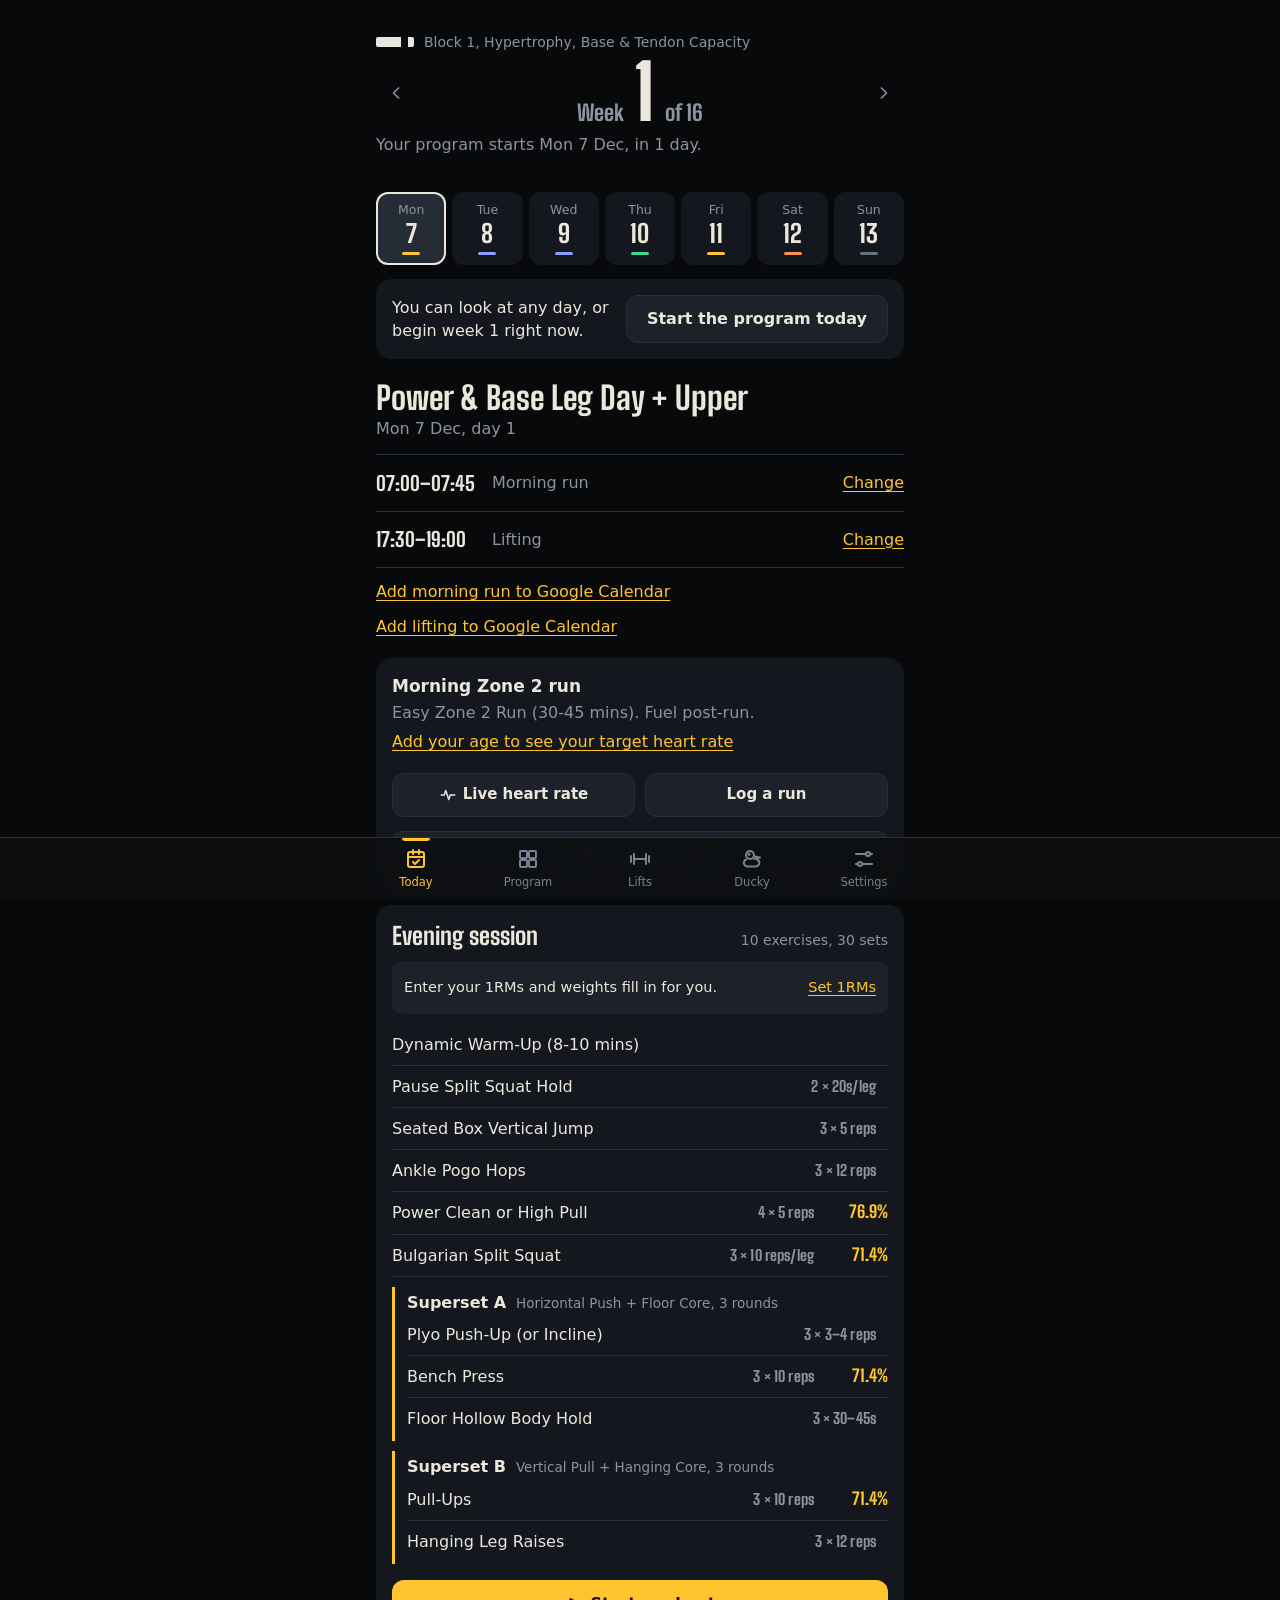
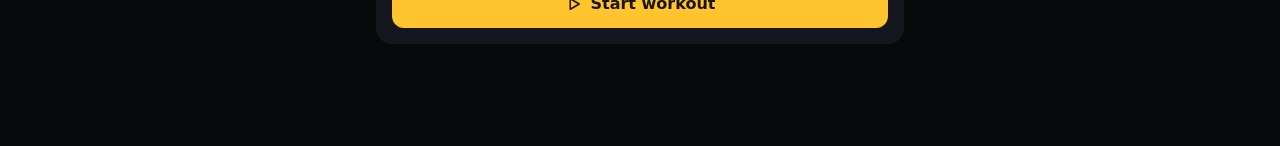
==== commit e72820f2: "Add files via upload" ====
--- a/index.html
+++ b/index.html
@@ -9,17 +9,17 @@
 <meta name="theme-color" content="#0d0f12">
 <meta name="color-scheme" content="dark">
 <link rel="manifest" href="manifest.webmanifest">
-<link rel="icon" type="image/png" href="icons/icon-192.png">
-<link rel="apple-touch-icon" href="icons/apple-touch-icon.png">
+<link rel="icon" type="image/png" href="icon-192.png">
+<link rel="apple-touch-icon" href="apple-touch-icon.png">
 <meta name="apple-mobile-web-app-capable" content="yes">
 <meta name="mobile-web-app-capable" content="yes">
 <meta name="apple-mobile-web-app-title" content="Hybrid Athlete">
 <meta name="apple-mobile-web-app-status-bar-style" content="black-translucent">
-<link rel="stylesheet" href="css/fonts.css">
-<link rel="stylesheet" href="css/styles.css">
+<link rel="stylesheet" href="fonts.css">
+<link rel="stylesheet" href="styles.css">
 </head>
 <body>
-<div id="app"><main id="view" tabindex="-1"></main></div>
+<div id="app"><main id="view" tabindex="-1"><p style="padding:32px 20px;color:#a9a396;font:16px system-ui,sans-serif">Loading Hybrid Athlete…</p></main></div>
 <div id="pill-root"></div>
 <nav id="nav" aria-label="Main"></nav>
 <div id="workout" class="overlay hidden" role="dialog" aria-modal="true" aria-label="Workout"></div>
@@ -28,21 +28,21 @@
 <div id="toast" role="status" aria-live="polite"></div>
 <noscript><p style="padding:24px;font-family:sans-serif;color:#ece7dc">Hybrid Athlete needs JavaScript to run.</p></noscript>
 
-<script src="js/guard.js"></script>
-<script src="js/spec.js"></script>
-<script src="js/engine.js"></script>
-<script src="js/program.js"></script>
-<script src="js/session.js"></script>
-<script src="js/store.js"></script>
-<script src="js/zone2.js"></script>
-<script src="js/sched.js"></script>
-<script src="js/actions.js"></script>
-<script src="js/timer.js"></script>
-<script src="js/hr.js"></script>
-<script src="js/gcal.js"></script>
-<script src="js/ai.js"></script>
-<script src="js/thumbs.js"></script>
-<script src="js/views.js"></script>
-<script src="js/app.js"></script>
+<script src="guard.js"></script>
+<script src="spec.js"></script>
+<script src="engine.js"></script>
+<script src="program.js"></script>
+<script src="session.js"></script>
+<script src="store.js"></script>
+<script src="zone2.js"></script>
+<script src="sched.js"></script>
+<script src="actions.js"></script>
+<script src="timer.js"></script>
+<script src="hr.js"></script>
+<script src="gcal.js"></script>
+<script src="ai.js"></script>
+<script src="thumbs.js"></script>
+<script src="views.js"></script>
+<script src="app.js"></script>
 </body>
 </html>
--- a/fonts.css
+++ b/fonts.css
@@ -0,0 +1,6 @@
+/* Big Shoulders (Bold), SIL Open Font Licence 1.1, see OFL-BigShoulders.txt.
+   Used for the numerals and headings. Body text uses the device's own UI font. */
+@font-face {
+  font-family: "Big Shoulders"; font-weight: 600 800; font-style: normal; font-display: swap;
+  src: url("BigShoulders-Bold.woff") format("woff");
+}
--- a/styles.css
+++ b/styles.css
@@ -0,0 +1,489 @@
+/* Hybrid Athlete Tracker & Ducky Coach
+   Visual idea: a training-room scoreboard. Dark mat, chalk text, duck-yellow for the thing you act on.
+   The four blocks wear BJJ belt colours; day types have their own colour; the rest timer is the loud element. */
+
+:root {
+  --mat: #0d0f12;
+  --canvas: #14181e;
+  --tape: #1d222a;
+  --raise: #262c36;
+  --line: #2a303b;
+  --chalk: #ece7dc;
+  --dust: #8d93a0;
+  --dim: #7a8291;
+  --duck: #ffc42e;
+  --duck-ink: #1a1300;
+  --done: #3ddc97;
+  --done-rgb: 61, 220, 151;
+  --warn: #ff9a4d;
+  --bad: #ff6b6b;
+
+  --b-white: #e9e6df;
+  --b-blue: #3a79f0;
+  --b-purple: #9558e8;
+  --b-brown: #a2663a;
+
+  --f-num: "Big Shoulders", "Roboto Condensed", "sans-serif-condensed", "Arial Narrow", "Avenir Next Condensed", system-ui, sans-serif;
+  --f-ui: system-ui, -apple-system, "Segoe UI", Roboto, "Helvetica Neue", sans-serif;
+
+  --safe-b: env(safe-area-inset-bottom, 0px);
+  --nav-h: 62px;
+}
+
+*, *::before, *::after { box-sizing: border-box; }
+html { -webkit-text-size-adjust: 100%; color-scheme: dark; }
+body {
+  margin: 0; background: var(--mat); color: var(--chalk);
+  font: 400 16px/1.45 var(--f-ui); -webkit-font-smoothing: antialiased;
+  -webkit-tap-highlight-color: transparent; overscroll-behavior-y: none;
+}
+[hidden] { display: none !important; }
+h1, h2, h3, h4, p, ul, ol { margin: 0; padding: 0; }
+ul, ol { list-style: none; }
+button, input, select, textarea { font: inherit; color: inherit; }
+button { cursor: pointer; background: none; border: 0; padding: 0; }
+a { color: var(--duck); }
+b, strong { font-weight: 600; }
+small { font-size: 13px; }
+:focus-visible { outline: 2px solid var(--duck); outline-offset: 2px; border-radius: 6px; }
+.dg, .cl { display: inline-block; text-align: center; }
+.dg { width: .54em; }
+.cl { width: .26em; }
+.muted { color: var(--dust); }
+.dim { color: var(--dim); }
+.ico { width: 20px; height: 20px; flex: none; }
+
+/* ------------------------------------------------------------------ shell */
+#app { max-width: 560px; margin: 0 auto; padding: 0 16px; }
+#view { padding: 14px 0 calc(var(--nav-h) + var(--safe-b) + 40px); min-height: 100vh; }
+#nav {
+  position: fixed; left: 0; right: 0; bottom: 0; z-index: 20; display: flex; justify-content: center;
+  padding-bottom: var(--safe-b); background: rgba(13, 15, 18, .94); border-top: 1px solid var(--line);
+  -webkit-backdrop-filter: blur(14px); backdrop-filter: blur(14px);
+}
+#nav .navin { display: flex; width: 100%; max-width: 560px; }
+.nav-btn {
+  flex: 1; height: var(--nav-h); display: flex; flex-direction: column; align-items: center; justify-content: center; gap: 3px;
+  color: var(--dim); font-size: 11.5px; font-weight: 500; position: relative;
+}
+.nav-btn.on { color: var(--duck); }
+.nav-btn.on::before { content: ""; position: absolute; top: 0; width: 28px; height: 3px; border-radius: 0 0 3px 3px; background: var(--duck); }
+.nav-btn .ico { width: 24px; height: 24px; }
+.pill {
+  position: fixed; z-index: 19; left: 50%; transform: translateX(-50%); bottom: calc(var(--nav-h) + var(--safe-b) + 12px);
+  display: flex; align-items: center; gap: 10px; padding: 10px 16px 10px 12px; border-radius: 999px;
+  background: var(--duck); color: var(--duck-ink); font-weight: 600; box-shadow: 0 6px 24px rgba(0, 0, 0, .5);
+}
+.pill { width: max-content; max-width: calc(100vw - 32px); white-space: nowrap; }      /* left:50% would otherwise cap the width at half the screen */
+.pill span { min-width: 0; overflow: hidden; text-overflow: ellipsis; }
+.pill b { flex: none; font: 700 18px var(--f-num); font-variant-numeric: tabular-nums; }
+#toast {
+  position: fixed; z-index: 80; left: 50%; bottom: calc(var(--nav-h) + var(--safe-b) + 20px); transform: translate(-50%, 20px);
+  background: var(--chalk); color: var(--mat); padding: 10px 16px; border-radius: 12px; font-weight: 500; opacity: 0;
+  pointer-events: none; transition: opacity .2s, transform .2s; max-width: calc(100% - 32px); text-align: center;
+}
+#toast.on { opacity: 1; transform: translate(-50%, 0); }
+.in-workout #toast { top: calc(env(safe-area-inset-top, 0px) + 70px); bottom: auto; transform: translate(-50%, -12px); }
+.in-workout #toast.on { transform: translate(-50%, 0); }
+
+/* ---------------------------------------------------------------- controls */
+.btn {
+  display: inline-flex; align-items: center; justify-content: center; gap: 8px; min-height: 48px; padding: 0 20px;
+  border-radius: 12px; font-weight: 600; font-size: 16px; text-decoration: none; transition: transform .08s, background .15s;
+}
+.btn:active { transform: scale(.98); }
+.btn-primary { background: var(--duck); color: var(--duck-ink); }
+.btn-ghost { background: var(--tape); color: var(--chalk); border: 1px solid var(--line); }
+.btn-quiet { color: var(--dust); }
+.btn-danger { background: var(--bad); color: #1d0505; }
+.btn-block { display: flex; width: 100%; }
+.btn-sm { min-height: 38px; padding: 0 14px; font-size: 14.5px; border-radius: 10px; }
+.btn .ico { width: 18px; height: 18px; }
+.btn-row { display: flex; gap: 10px; flex-wrap: wrap; margin-top: 12px; }
+.btn-row .btn { flex: 1 1 auto; }
+.file { position: relative; overflow: hidden; }
+.file input { position: absolute; inset: 0; opacity: 0; cursor: pointer; width: 100%; }
+.link { color: var(--duck); font-weight: 500; text-decoration: underline; text-underline-offset: 3px; padding: 6px 0; }
+.link.danger { color: var(--bad); display: block; margin-top: 14px; }
+.icon-btn { width: 40px; height: 40px; border-radius: 10px; display: inline-flex; align-items: center; justify-content: center; color: var(--dust); flex: none; }
+.icon-btn:active { background: var(--tape); }
+.in {
+  width: 100%; min-height: 46px; padding: 0 12px; border-radius: 10px; background: var(--tape); border: 1px solid var(--line);
+  color: var(--chalk); font-size: 16px; appearance: none; -webkit-appearance: none;
+}
+select.in { background-image: linear-gradient(45deg, transparent 50%, var(--dust) 50%), linear-gradient(135deg, var(--dust) 50%, transparent 50%); background-position: calc(100% - 18px) 20px, calc(100% - 13px) 20px; background-size: 5px 5px; background-repeat: no-repeat; padding-right: 32px; }
+textarea { resize: none; }
+.in-big { font: 700 34px var(--f-num); min-height: 60px; text-align: center; }
+.field { display: block; margin-top: 14px; }
+.field > span { display: block; font-size: 14px; color: var(--dust); margin-bottom: 6px; }
+.field > small { display: block; margin-top: 6px; color: var(--dim); }
+.two { display: grid; grid-template-columns: 1fr 1fr; gap: 12px; }
+.switch-row { display: flex; align-items: center; justify-content: space-between; gap: 16px; padding: 12px 0; border-bottom: 1px solid var(--line); }
+.switch-row b { display: block; font-weight: 500; }
+.switch-row small { display: block; color: var(--dim); margin-top: 2px; }
+.switch { position: relative; width: 50px; height: 30px; flex: none; }
+.switch input { position: absolute; inset: 0; opacity: 0; margin: 0; width: 100%; height: 100%; cursor: pointer; }
+.switch i { position: absolute; inset: 0; border-radius: 99px; background: var(--raise); transition: background .15s; pointer-events: none; }
+.switch i::after { content: ""; position: absolute; top: 3px; left: 3px; width: 24px; height: 24px; border-radius: 50%; background: var(--chalk); transition: transform .15s; }
+.switch input:checked + i { background: var(--duck); }
+.switch input:checked + i::after { transform: translateX(20px); background: var(--duck-ink); }
+.switch input:focus-visible + i { outline: 2px solid var(--duck); outline-offset: 2px; }
+.chips { display: flex; gap: 8px; flex-wrap: nowrap; overflow-x: auto; padding: 4px 0 10px; scrollbar-width: none; }
+.chips::-webkit-scrollbar { display: none; }
+.chips.wrap { flex-wrap: wrap; overflow: visible; }
+.chip { flex: none; min-height: 38px; padding: 0 14px; border-radius: 99px; background: var(--tape); border: 1px solid var(--line); font-size: 14.5px; white-space: nowrap; }
+.chip:active { background: var(--raise); }
+.chip-quiet { color: var(--dim); background: none; }
+.tag { display: inline-block; padding: 2px 9px; border-radius: 99px; background: var(--tape); color: var(--dust); font-size: 12.5px; font-weight: 500; }
+.tag-warn { background: rgba(255, 154, 77, .14); color: var(--warn); }
+.tag-deload { background: rgba(var(--done-rgb), .14); color: var(--done); }
+.tag-duck { background: rgba(255, 196, 46, .14); color: var(--duck); }
+.card { background: var(--canvas); border-radius: 16px; padding: 16px; margin-top: 14px; }
+.hint, .banner { display: flex; align-items: center; gap: 12px; justify-content: space-between; flex-wrap: wrap; }
+.banner p { flex: 1 1 200px; }
+.hint { background: var(--tape); border-radius: 10px; padding: 10px 12px; margin: 10px 0; font-size: 14.5px; }
+.result { margin-top: 14px; color: var(--chalk); }
+.result.warn { color: var(--warn); }
+.result b { font: 700 24px var(--f-num); }
+.empty { padding: 18px 0; }
+
+/* --------------------------------------------------------------- page heads */
+.page-head { padding: 6px 0 4px; }
+.page-head h1 { font: 700 40px/1 var(--f-num); letter-spacing: -.005em; }
+.page-head p { color: var(--dust); margin-top: 4px; }
+.belt { display: inline-block; width: 38px; height: 10px; border-radius: 2px; background: var(--belt, var(--b-white)); position: relative; flex: none; }
+.belt::after { content: ""; position: absolute; right: 6px; top: 0; bottom: 0; width: 7px; background: #0b0b0b; }
+.belt-white { --belt: var(--b-white); }
+.belt-blue { --belt: var(--b-blue); }
+.belt-purple { --belt: var(--b-purple); }
+.belt-brown { --belt: var(--b-brown); }
+
+/* day kinds */
+.k-strength { --k: #ffc42e; --k-rgb: 255, 196, 46; }
+.k-bjj { --k: #8aa0ff; --k-rgb: 138, 160, 255; }
+.k-recovery { --k: #3ddc97; --k-rgb: 61, 220, 151; }
+.k-speed { --k: #ff8f4d; --k-rgb: 255, 143, 77; }
+.k-rest { --k: #6a7282; --k-rgb: 106, 114, 130; }
+
+/* ------------------------------------------------------------------- Today */
+.hero { padding: 4px 0 6px; }
+.hero-belt { display: flex; align-items: center; gap: 10px; color: var(--dust); font-size: 14px; }
+.hero-block { overflow: hidden; text-overflow: ellipsis; white-space: nowrap; }
+.hero-row { display: flex; align-items: center; justify-content: space-between; margin-top: 8px; }
+.hero-week { font: 600 22px/1 var(--f-num); color: var(--dust); display: flex; align-items: baseline; gap: 10px; }
+.hero-week b { font: 700 76px/.85 var(--f-num); color: var(--chalk); letter-spacing: -.01em; }
+.hero-sub { color: var(--dust); margin-top: 8px; }
+.hero-tags { display: flex; gap: 8px; align-items: center; flex-wrap: wrap; margin-top: 10px; min-height: 4px; }
+.strip { display: grid; grid-template-columns: repeat(7, 1fr); gap: 6px; margin-top: 16px; }
+.ds { position: relative; display: flex; flex-direction: column; align-items: center; gap: 1px; padding: 9px 0 10px; border-radius: 12px; background: var(--canvas); color: var(--dust); }
+.ds-dow { font-size: 12.5px; }
+.ds-num { font: 700 25px/1.1 var(--f-num); color: var(--chalk); }
+.ds-bar { width: 18px; height: 3px; border-radius: 3px; background: var(--k); margin-top: 3px; }
+.ds.sel { background: var(--raise); box-shadow: inset 0 0 0 2px var(--chalk); }
+.ds.today .ds-dow { color: var(--duck); font-weight: 600; }
+.ds-done { position: absolute; top: -5px; right: -3px; width: 18px; height: 18px; border-radius: 50%; background: var(--done); color: var(--mat); display: flex; align-items: center; justify-content: center; }
+.ds-done .ico { width: 12px; height: 12px; stroke-width: 3; }
+.day-head { margin-top: 22px; }
+.day-title { font: 700 32px/1.05 var(--f-num); }
+.day-date { color: var(--dust); margin-top: 3px; }
+.run-main { display: flex; gap: 16px; align-items: center; }
+.run-hr { text-align: center; flex: none; }
+.run-num { display: block; font: 700 44px/.9 var(--f-num); color: var(--done); letter-spacing: -.01em; }
+.run-num i { font-style: normal; color: var(--dim); padding: 0 2px; }
+.run-unit { color: var(--dust); font-size: 13px; }
+.run-txt h3 { font-size: 17px; }
+.run-txt p { color: var(--dust); margin-top: 2px; }
+.run-txt small { display: block; color: var(--dim); margin-top: 4px; }
+.mark { margin-top: 14px; width: 100%; min-height: 44px; border-radius: 10px; background: var(--tape); border: 1px solid var(--line); display: flex; align-items: center; justify-content: center; gap: 8px; font-weight: 500; }
+.mark.on { background: rgba(var(--done-rgb), .14); border-color: transparent; color: var(--done); }
+.mark .ico { width: 18px; height: 18px; stroke-width: 3; }
+.wcard-head { display: flex; justify-content: space-between; align-items: baseline; gap: 10px; }
+.wcard-head h3 { font: 700 24px var(--f-num); }
+.wcard-head span { color: var(--dust); font-size: 14px; }
+.deload-note { margin-top: 8px; color: var(--done); font-size: 14.5px; }
+.plist { margin-top: 10px; }
+.p-sec { margin-top: 14px; padding-bottom: 4px; color: var(--dust); font-size: 13.5px; font-weight: 600; border-bottom: 1px solid var(--line); }
+.p-row { display: grid; grid-template-columns: 1fr auto auto; column-gap: 12px; align-items: baseline; padding: 9px 0; border-bottom: 1px solid var(--line); }
+.p-row:last-child { border-bottom: 0; }
+.p-name { font-weight: 500; min-width: 0; }
+.p-name em { font-style: normal; color: var(--dust); font-size: 12.5px; background: var(--tape); border-radius: 99px; padding: 1px 7px; margin-left: 4px; white-space: nowrap; }
+.p-meta { color: var(--dust); font: 600 15px var(--f-num); letter-spacing: .01em; text-align: right; }
+.p-w { font: 700 17px var(--f-num); color: var(--duck); min-width: 62px; text-align: right; }
+.p-group { margin: 10px 0 2px; padding: 4px 0 2px 12px; border-left: 3px solid var(--duck); }
+.p-group.g-contrast { border-left-color: var(--warn); }
+.p-ghead { display: flex; gap: 10px; align-items: baseline; flex-wrap: wrap; }
+.p-ghead span { color: var(--dust); font-size: 13.5px; }
+.p-group ul .p-row:last-child { border-bottom: 0; }
+.logged { display: flex; align-items: center; gap: 8px; color: var(--done); margin-top: 12px; font-size: 14.5px; }
+.logged .ico { width: 16px; height: 16px; stroke-width: 3; }
+.wcard-go { margin-top: 16px; display: grid; gap: 8px; }
+.bjj-effort { display: flex; align-items: baseline; gap: 12px; flex-wrap: wrap; }
+.bjj-num { font: 700 56px/.9 var(--f-num); color: #8aa0ff; }
+.bjj-lab { color: var(--dust); }
+.bjj-effort p { flex: 1 1 100%; color: var(--dust); }
+.bjj-focus { margin-top: 12px; }
+.restday h3 { font: 700 24px var(--f-num); }
+.restday p { color: var(--dust); margin-top: 6px; }
+
+/* ----------------------------------------------------------------- Program */
+.legend { display: flex; flex-wrap: wrap; gap: 6px 14px; margin-top: 14px; color: var(--dust); font-size: 13px; }
+.legend li { display: flex; align-items: center; gap: 6px; }
+.legend i { width: 10px; height: 10px; border-radius: 3px; background: var(--k); }
+.blk { margin-top: 26px; }
+.blk-head { display: flex; gap: 12px; align-items: flex-start; }
+.blk-head .belt { margin-top: 9px; }
+.blk-head h2 { font: 700 24px/1.1 var(--f-num); }
+.blk-head p { color: var(--dust); font-size: 14px; margin-top: 3px; }
+.wrow { display: flex; align-items: center; gap: 10px; margin-top: 8px; }
+.wnum { width: 34px; font: 700 18px var(--f-num); color: var(--dim); flex: none; }
+.wrow.cur .wnum { color: var(--duck); }
+.wdays { flex: 1; display: grid; grid-template-columns: repeat(7, 1fr); gap: 5px; }
+.dc { aspect-ratio: 1.1; border-radius: 8px; background: rgba(var(--k-rgb), .13); color: var(--k); font: 700 16px var(--f-num); display: flex; align-items: center; justify-content: center; }
+.dc.done { background: var(--k); color: var(--mat); }
+.dc.today { box-shadow: 0 0 0 2px var(--chalk); }
+.wtag { font-size: 11.5px; color: var(--done); width: 40px; flex: none; text-align: right; }
+.wrow:not(:has(.wtag)) .wdays { margin-right: 50px; }
+
+/* ------------------------------------------------------------------- Lifts */
+.lift { padding: 20px 0 18px; border-bottom: 1px solid var(--line); }
+.lift-head { display: flex; justify-content: space-between; align-items: flex-end; gap: 12px; }
+.lift-head h2 { font: 700 26px var(--f-num); }
+.lift-head p { color: var(--dust); font-size: 14px; }
+.lift-num { text-align: right; }
+.lift-num b { font: 700 54px/.85 var(--f-num); display: block; }
+.lift-num small { color: var(--dust); }
+.spark { width: 100%; height: 44px; color: var(--duck); margin-top: 8px; }
+.note-row { display: flex; align-items: center; justify-content: space-between; gap: 12px; margin-top: 10px; padding: 10px 12px; background: var(--tape); border-radius: 10px; border-left: 3px solid var(--warn); }
+.note-row p { font-size: 14px; color: var(--chalk); }
+.proj { overflow-x: auto; margin: 12px -16px 0; padding: 0 16px; scrollbar-width: thin; }
+.proj table { border-collapse: separate; border-spacing: 4px 0; }
+.proj th { font: 600 13px var(--f-num); color: var(--dim); padding: 4px 0 4px; min-width: 50px; box-shadow: inset 0 3px 0 var(--belt-c, var(--b-white)); }
+.proj th.bk-white { --belt-c: var(--b-white); } .proj th.bk-blue { --belt-c: var(--b-blue); }
+.proj th.bk-purple { --belt-c: var(--b-purple); } .proj th.bk-brown { --belt-c: var(--b-brown); }
+.proj th.cur { color: var(--duck); }
+.proj td { text-align: center; padding: 6px 0; background: var(--canvas); border-radius: 8px; }
+.proj td.dl { opacity: .65; }
+.proj td.cur { background: var(--raise); }
+.proj td b { display: block; font: 700 18px var(--f-num); }
+.proj td small { display: block; font-size: 11.5px; color: var(--dust); }
+.lift-act { display: flex; align-items: center; gap: 14px; margin-top: 14px; }
+.lift-act .btn { min-height: 42px; }
+.calc h3, .hist h2 { font: 700 24px var(--f-num); }
+.calc-row { display: grid; grid-template-columns: 1fr 1fr; gap: 12px; align-items: end; margin-top: 12px; }
+.calc-row label { font-size: 14px; color: var(--dust); }
+.calc-row label .in { margin-top: 6px; }
+.calc-out { margin-top: 12px; font-size: 17px; }
+.calc-out b { font: 700 30px var(--f-num); color: var(--duck); }
+.hist { margin-top: 28px; }
+.hrow { display: flex; align-items: center; justify-content: space-between; gap: 8px; padding: 12px 0; border-bottom: 1px solid var(--line); }
+.hrow b { display: block; font-weight: 500; }
+.hrow span { color: var(--dust); font-size: 13.5px; }
+
+/* ------------------------------------------------------------------ Ducky */
+.chat { display: flex; flex-direction: column; gap: 12px; margin-top: 16px; padding-bottom: 8px; }
+.chat-empty { text-align: center; color: var(--dust); padding: 36px 24px; }
+.chat-empty .ico-duck { width: 54px; height: 54px; color: var(--duck); margin-bottom: 8px; }
+.msg.me { align-self: flex-end; max-width: 86%; background: var(--duck); color: var(--duck-ink); padding: 10px 14px; border-radius: 18px 18px 4px 18px; font-weight: 500; }
+.msg.duck { display: flex; gap: 10px; align-items: flex-start; max-width: 96%; }
+.avatar { flex: none; width: 34px; height: 34px; border-radius: 50%; background: var(--duck); color: var(--duck-ink); display: flex; align-items: center; justify-content: center; }
+.avatar .ico { width: 22px; height: 22px; }
+.bubble { background: var(--canvas); padding: 10px 14px; border-radius: 4px 18px 18px 18px; min-width: 0; overflow-wrap: anywhere; }
+.bubble p + p, .bubble ul, .bubble ol { margin-top: 8px; }
+.bubble ul { list-style: disc; padding-left: 20px; }
+.bubble ol { list-style: decimal; padding-left: 22px; }
+.bubble li { margin-top: 3px; }
+.bubble code { background: var(--tape); padding: 1px 5px; border-radius: 5px; font-size: 14px; }
+.yt { display: inline-flex; align-items: center; gap: 8px; margin-top: 10px; padding: 8px 12px; border-radius: 10px; background: var(--tape); text-decoration: none; font-weight: 500; }
+.yt .ico { width: 16px; height: 16px; }
+.mods { margin-top: 12px; padding: 12px; border-radius: 12px; background: var(--tape); }
+.mods li { margin: 0 0 4px; }
+.mods .btn { margin-top: 8px; width: 100%; }
+.applied { display: flex; align-items: center; gap: 8px; color: var(--done); margin-top: 8px; }
+.applied .ico { width: 16px; height: 16px; stroke-width: 3; }
+.msg.err { align-self: center; color: var(--bad); background: rgba(255, 107, 107, .1); padding: 10px 14px; border-radius: 12px; font-size: 14.5px; }
+.typing { display: flex; gap: 5px; align-items: center; padding: 14px 16px; }
+.typing i { width: 7px; height: 7px; border-radius: 50%; background: var(--dust); animation: blink 1.1s infinite ease-in-out; }
+.typing i:nth-child(2) { animation-delay: .15s; } .typing i:nth-child(3) { animation-delay: .3s; }
+@keyframes blink { 0%, 80%, 100% { opacity: .25; } 40% { opacity: 1; } }
+.composer {
+  position: sticky; bottom: calc(var(--nav-h) + var(--safe-b) + 8px); display: flex; gap: 8px; align-items: flex-end;
+  background: var(--mat); padding: 8px 0;
+}
+.composer textarea { flex: 1; min-height: 48px; max-height: 140px; padding: 12px 14px; border-radius: 24px; background: var(--tape); border: 1px solid var(--line); line-height: 1.35; }
+.send { flex: none; width: 48px; height: 48px; border-radius: 50%; background: var(--duck); color: var(--duck-ink); display: flex; align-items: center; justify-content: center; }
+
+/* ---------------------------------------------------------------- Settings */
+.set-sec { margin-top: 28px; }
+.set-sec h2 { font: 700 26px var(--f-num); }
+.set-sec > .muted { margin-top: 4px; }
+.steps { margin: 14px 0 0 20px; list-style: decimal; color: var(--dust); font-size: 14.5px; }
+.steps li { margin-top: 4px; }
+
+/* ------------------------------------------------------------------- sheet */
+.sheet-bd { position: fixed; inset: 0; z-index: 50; background: rgba(0, 0, 0, .62); animation: fade .18s ease-out; }
+.sheet {
+  position: fixed; z-index: 51; left: 50%; bottom: 0; transform: translateX(-50%); width: 100%; max-width: 560px; max-height: 90vh; overflow-y: auto;
+  background: var(--canvas); border-radius: 22px 22px 0 0; padding: 8px 18px calc(22px + var(--safe-b)); animation: rise .22s ease-out;
+}
+.sheet-grab { width: 40px; height: 4px; border-radius: 4px; background: var(--line); margin: 4px auto 6px; }
+.sheet-head { display: flex; align-items: center; justify-content: space-between; gap: 8px; }
+.sheet-head h2 { font: 700 28px var(--f-num); }
+.sheet-body { padding-top: 6px; }
+.sheet-body .btn-block, .sheet-body .field + .btn { margin-top: 16px; }
+.sheet-body .day-head { margin-top: 6px; }
+.stats { display: grid; grid-template-columns: repeat(3, 1fr); gap: 8px; text-align: center; margin: 8px 0 16px; }
+.stats b { display: block; font: 700 34px/1 var(--f-num); }
+.stats span { color: var(--dust); font-size: 13.5px; }
+.deltas { margin: 4px 0 8px; }
+.deltas li { display: flex; justify-content: space-between; gap: 12px; padding: 9px 0; border-bottom: 1px solid var(--line); }
+.deltas .up { color: var(--done); } .deltas .down { color: var(--warn); }
+@keyframes fade { from { opacity: 0; } to { opacity: 1; } }
+@keyframes rise { from { transform: translate(-50%, 28px); opacity: 0; } to { transform: translate(-50%, 0); opacity: 1; } }
+
+/* --------------------------------------------------------- live workout */
+.overlay { position: fixed; inset: 0; z-index: 30; background: var(--mat); display: flex; flex-direction: column; max-width: 560px; margin: 0 auto; }
+.overlay.hidden { display: none; }
+.wk-head { display: flex; align-items: center; gap: 8px; padding: 10px 12px 10px 8px; padding-top: max(10px, env(safe-area-inset-top)); }
+.wk-title { flex: 1; min-width: 0; }
+.wk-title b { display: block; font: 700 21px/1.1 var(--f-num); overflow: hidden; text-overflow: ellipsis; white-space: nowrap; }
+.wk-title span { color: var(--dust); font-size: 13px; }
+.wk-clock { font: 700 24px var(--f-num); font-variant-numeric: tabular-nums; color: var(--dust); }
+.wk-prog { height: 3px; background: var(--tape); }
+.wk-prog i { display: block; height: 100%; background: var(--done); transition: width .25s; }
+.wk-body { flex: 1; overflow-y: auto; padding: 4px 16px 240px; overscroll-behavior: contain; }
+.wk-sec { margin-top: 24px; font-size: 13.5px; font-weight: 600; color: var(--dust); }
+.ex { padding: 16px 0 12px; border-top: 1px solid var(--line); }
+.wk-body > .wk-sec + .ex, .wk-body > .ex:first-child { border-top: 0; }
+.ex-head { display: flex; align-items: center; gap: 12px; }
+.thumb { flex: none; width: 46px; height: 46px; border-radius: 12px; display: flex; align-items: center; justify-content: center; background: var(--tape); color: var(--chalk); }
+.thumb .ico { width: 24px; height: 24px; }
+.thumb-img { overflow: hidden; background: var(--raise); }
+.thumb-img img { width: 100%; height: 100%; object-fit: cover; display: block; }
+.t-main { color: var(--duck); } .t-tendon { color: #7fd6c2; } .t-plyo, .t-contrast { color: var(--warn); } .t-push, .t-pull { color: #8aa0ff; }
+.t-core { color: #d79bff; } .t-sprint, .t-drill { color: #ff8f4d; } .t-mobility, .t-warmup { color: var(--done); }
+.ex-id { flex: 1; min-width: 0; }
+.ex-id h4 { font: 700 21px/1.15 var(--f-num); letter-spacing: .005em; }
+.ex-id p { color: var(--dust); font-size: 14px; margin-top: 1px; }
+.ex-id p.ex-rm { color: var(--chalk); font-size: 13.5px; line-height: 1.3; margin-top: 4px; padding-left: 8px; border-left: 3px solid var(--duck); }
+.more { position: relative; }
+.more summary { list-style: none; width: 40px; height: 40px; border-radius: 10px; display: flex; align-items: center; justify-content: center; color: var(--dust); cursor: pointer; }
+.more summary::-webkit-details-marker { display: none; }
+.more[open] summary { background: var(--tape); }
+.more-menu { position: absolute; right: 0; top: 44px; z-index: 5; min-width: 200px; background: var(--raise); border-radius: 12px; padding: 6px; box-shadow: 0 10px 30px rgba(0, 0, 0, .55); }
+.more-menu a, .more-menu button { display: block; width: 100%; text-align: left; padding: 11px 12px; border-radius: 8px; color: var(--chalk); text-decoration: none; font-size: 15px; }
+.more-menu a:active, .more-menu button:active { background: var(--tape); }
+.ex-tags { display: flex; gap: 6px; flex-wrap: wrap; margin-top: 8px; align-items: center; }
+.ex-info { color: var(--dust); font-size: 14px; flex: 1 1 100%; }
+.sets { margin-top: 10px; }
+.shead, .srow { display: grid; align-items: center; column-gap: 8px; }
+.shead { color: var(--dim); font-size: 12.5px; text-align: center; padding-bottom: 4px; }
+.srow { padding: 4px 0; border-radius: 12px; position: relative; }
+.shead.m-weightReps, .srow.m-weightReps { grid-template-columns: 30px 1fr 74px 64px 46px; }
+.shead.m-reps, .srow.m-reps, .shead.m-hold, .srow.m-hold, .shead.m-result, .srow.m-result { grid-template-columns: 30px 1fr 88px 46px; }
+.srow.m-check { grid-template-columns: 30px 1fr 46px; }
+.sn { text-align: center; font: 700 18px var(--f-num); color: var(--dust); }
+.prev { text-align: center; color: var(--dust); font: 600 16px var(--f-num); font-variant-numeric: tabular-nums; }
+.prev.tgt { text-align: left; font: 500 14.5px var(--f-ui); }
+.srow .in { min-height: 42px; padding: 0 4px; text-align: center; font: 700 20px var(--f-num); font-variant-numeric: tabular-nums; border-radius: 9px; border-color: transparent; }
+.srow .in::placeholder { color: var(--dim); font-weight: 600; }
+.srow .in:focus { border-color: var(--duck); outline: 0; }
+.chk { width: 46px; height: 42px; border-radius: 10px; background: var(--tape); color: var(--dim); display: flex; align-items: center; justify-content: center; transition: background .12s, color .12s; }
+.chk .ico { width: 22px; height: 22px; stroke-width: 3; }
+.srow.now { background: rgba(255, 196, 46, .07); box-shadow: -8px 0 0 rgba(255, 196, 46, .07), 8px 0 0 rgba(255, 196, 46, .07); }
+.srow.now .sn { color: var(--duck); }
+.srow.done { background: rgba(var(--done-rgb), .11); box-shadow: -8px 0 0 rgba(var(--done-rgb), .11), 8px 0 0 rgba(var(--done-rgb), .11); }
+.srow.done .in, .srow.done .sn { color: var(--done); }
+.srow.done .in { background: transparent; }
+.srow.done .chk { background: var(--done); color: var(--mat); }
+.ex-act { display: flex; gap: 8px; margin-top: 8px; }
+.ex-act .btn-ghost { flex: 1; }
+.ex.skipped { opacity: .6; }
+.group { margin-top: 20px; padding-left: 12px; border-left: 3px solid var(--duck); }
+.group.g-contrast { border-left-color: var(--warn); }
+.group-head { display: flex; justify-content: space-between; align-items: flex-start; gap: 10px; }
+.group-head h3 { font: 700 24px/1.1 var(--f-num); }
+.group-head p { color: var(--dust); font-size: 14px; }
+.round-chip { flex: none; padding: 3px 10px; border-radius: 99px; background: rgba(255, 196, 46, .14); color: var(--duck); font-size: 13px; font-weight: 600; white-space: nowrap; }
+.group .ex { padding-top: 12px; }
+.group .ex:first-of-type { border-top: 0; }
+
+/* the rest timer: the loud part of the app */
+.restbar {
+  position: absolute; left: 0; right: 0; bottom: 0; z-index: 6; background: #090a0c; border-top: 1px solid var(--line);
+  padding-bottom: max(10px, var(--safe-b)); box-shadow: 0 -12px 30px rgba(0, 0, 0, .6);
+}
+.rest-track { height: 12px; background: repeating-linear-gradient(90deg, var(--raise) 0 2px, transparent 2px 7px); overflow: hidden; }
+.rest-track i { display: block; height: 100%; width: 0; background: repeating-linear-gradient(90deg, var(--duck) 0 2px, transparent 2px 7px); }
+.rest-row { display: flex; align-items: center; gap: 14px; padding: 8px 14px 4px; }
+.rest-clock { font: 700 66px/.9 var(--f-num); font-variant-numeric: tabular-nums; letter-spacing: -.01em; color: var(--duck); min-width: 118px; }
+.rest-info { flex: 1; min-width: 0; display: flex; flex-direction: column; gap: 2px; }
+.rest-lab { font-size: 13px; color: var(--dust); }
+.rest-next { font-weight: 500; line-height: 1.25; overflow: hidden; display: -webkit-box; -webkit-line-clamp: 2; -webkit-box-orient: vertical; }
+.rest-btns { display: flex; flex-direction: column; gap: 6px; }
+.rest-btns button { min-width: 62px; min-height: 36px; padding: 0 10px; border-radius: 9px; background: var(--tape); font-weight: 600; font-size: 14.5px; }
+.rest-btns button:last-child { background: var(--chalk); color: var(--mat); }
+.restbar.go .rest-clock { color: var(--done); }
+.restbar.go .rest-track i { background: repeating-linear-gradient(90deg, var(--done) 0 2px, transparent 2px 7px); width: 100% !important; }
+
+/* ------------------------------------------- running pace, schedule, Google Calendar */
+:root { --zone-low: #5aa2ff; --zone-low-rgb: 90, 162, 255; --bad-rgb: 255, 107, 107; }
+.run-tools { display: flex; gap: 10px; margin-top: 14px; }
+.run-tools .btn { flex: 1 1 0; display: flex; align-items: center; justify-content: center; gap: 6px; min-height: 44px; padding: 0 8px; font-size: 15px; white-space: nowrap; }
+.run-tools .ico { width: 18px; height: 18px; }
+.cal-links { display: flex; flex-direction: column; margin-top: 6px; }
+.cal-links .link { align-self: flex-start; }
+.lr-manual { margin-top: 6px; border-top: 1px solid var(--line); padding-top: 14px; }
+.lr-manual .field small { display: block; margin-top: 2px; }
+.lr-manual .btn-row { flex-wrap: nowrap; align-items: stretch; }
+.lr-manual .in { flex: 1 1 auto; min-width: 0; font-size: 20px; }
+.lr-manual .btn { flex: 0 0 auto; padding: 0 22px; }
+.run-pace { margin-top: 8px; color: var(--chalk); }
+.run-pace b { font: 700 24px var(--f-num); color: var(--chalk); letter-spacing: .005em; }
+.sched { list-style: none; margin: 14px 0 0; padding: 0; border-top: 1px solid var(--line); }
+.sched li { display: flex; align-items: center; gap: 12px; padding: 10px 0; border-bottom: 1px solid var(--line); }
+.sc-time { flex: none; min-width: 104px; font: 700 20px var(--f-num); font-variant-numeric: tabular-nums; color: var(--chalk); }
+.sc-name { flex: 1; min-width: 0; color: var(--dust); }
+.sc-name small { display: block; color: var(--warn); font-size: 12.5px; }
+.sched-sync { margin-top: 8px; color: var(--dim); font-size: 13.5px; }
+.sub { margin-top: 22px; font: 700 20px var(--f-num); letter-spacing: .005em; }
+.sm { display: block; margin-top: 4px; font-size: 13.5px; color: var(--dust); }
+.sm.warn { color: var(--warn); }
+.how { margin-top: 14px; border-top: 1px solid var(--line); padding-top: 10px; }
+.how summary { cursor: pointer; font-weight: 500; color: var(--duck); padding: 6px 0; }
+.how .steps { margin: 8px 0 0; padding-left: 20px; }
+.how .steps li { margin-top: 8px; line-height: 1.4; }
+.how .muted { margin-top: 10px; }
+.runs { list-style: none; margin: 10px 0; padding: 0; }
+.runs li { display: flex; align-items: center; justify-content: space-between; gap: 8px; padding: 6px 0; border-bottom: 1px solid var(--line); color: var(--dust); font-size: 14px; }
+.runs li b { color: var(--chalk); font-weight: 600; }
+
+/* the live heart-rate screen: blue below the zone, green in it, red above it. The words say the same thing. */
+.lr-title { flex: 1; font: 700 22px var(--f-num); }
+.lr-wrap { flex: 1; overflow-y: auto; padding: 8px 16px calc(24px + var(--safe-b)); overscroll-behavior: contain; }
+.lr-main { text-align: center; border-radius: 20px; padding: 22px 12px 18px; background: var(--canvas); border: 3px solid var(--line); color: var(--chalk); transition: background .25s, border-color .25s; }
+.lr-bpm { font: 700 min(38vw, 190px)/.9 var(--f-num); font-variant-numeric: tabular-nums; letter-spacing: -.02em; }
+.lr-unit { color: var(--dust); font-size: 15px; margin-top: 4px; }
+.lr-state { margin-top: 12px; font-size: 20px; font-weight: 600; }
+.lr { max-width: 560px; margin: 0 auto; }
+.lr-main.zone-none { color: var(--dust); }
+.lr-main.zone-in { background: rgba(var(--done-rgb), .14); border-color: var(--done); color: var(--done); }
+.lr-main.zone-low { background: rgba(var(--zone-low-rgb), .14); border-color: var(--zone-low); color: var(--zone-low); }
+.lr-main.zone-high { background: rgba(var(--bad-rgb), .16); border-color: var(--bad); color: var(--bad); animation: lr-pulse 1.1s ease-in-out infinite; }
+@keyframes lr-pulse { 50% { background: rgba(var(--bad-rgb), .3); } }
+.lr-gauge { position: relative; height: 14px; margin: 22px 6px 6px; border-radius: 7px; background: linear-gradient(90deg, rgba(var(--zone-low-rgb), .45), rgba(var(--zone-low-rgb), .45) 33%, rgba(var(--bad-rgb), .45) 66%, rgba(var(--bad-rgb), .45)); }
+.lr-band { position: absolute; top: 0; bottom: 0; background: var(--done); border-radius: 7px; }
+.lr-mark { position: absolute; top: -6px; width: 6px; height: 26px; margin-left: -3px; border-radius: 3px; background: var(--chalk); box-shadow: 0 0 0 2px var(--mat); transition: left .4s; }
+.lr-mark[hidden] { display: none; }
+.lr-target { text-align: center; color: var(--dust); margin-top: 12px; }
+.lr-target b { color: var(--chalk); font: 700 22px var(--f-num); }
+.lr-target span { font-size: 13px; margin-left: 4px; }
+.lr-stats { display: grid; grid-template-columns: repeat(3, 1fr); gap: 10px; margin: 18px 0 0; }
+.lr-stats div { background: var(--canvas); border-radius: 12px; padding: 10px 6px; text-align: center; }
+.lr-stats dt { color: var(--dust); font-size: 12.5px; }
+.lr-stats dd { margin: 2px 0 0; font: 700 24px var(--f-num); font-variant-numeric: tabular-nums; }
+.lr-actions { margin-top: 18px; display: flex; flex-direction: column; gap: 10px; }
+.lr-actions .link { align-self: center; }
+
+@media (min-width: 700px) { body { background: #08090b; } #view { padding-top: 28px; } }
+@media (max-width: 370px) { .hero-week b { font-size: 62px; } .rest-clock { font-size: 54px; min-width: 96px; } .shead.m-weightReps, .srow.m-weightReps { grid-template-columns: 26px 1fr 66px 56px 42px; } }
+@media (prefers-reduced-motion: reduce) { *, *::before, *::after { animation: none !important; transition: none !important; } }
